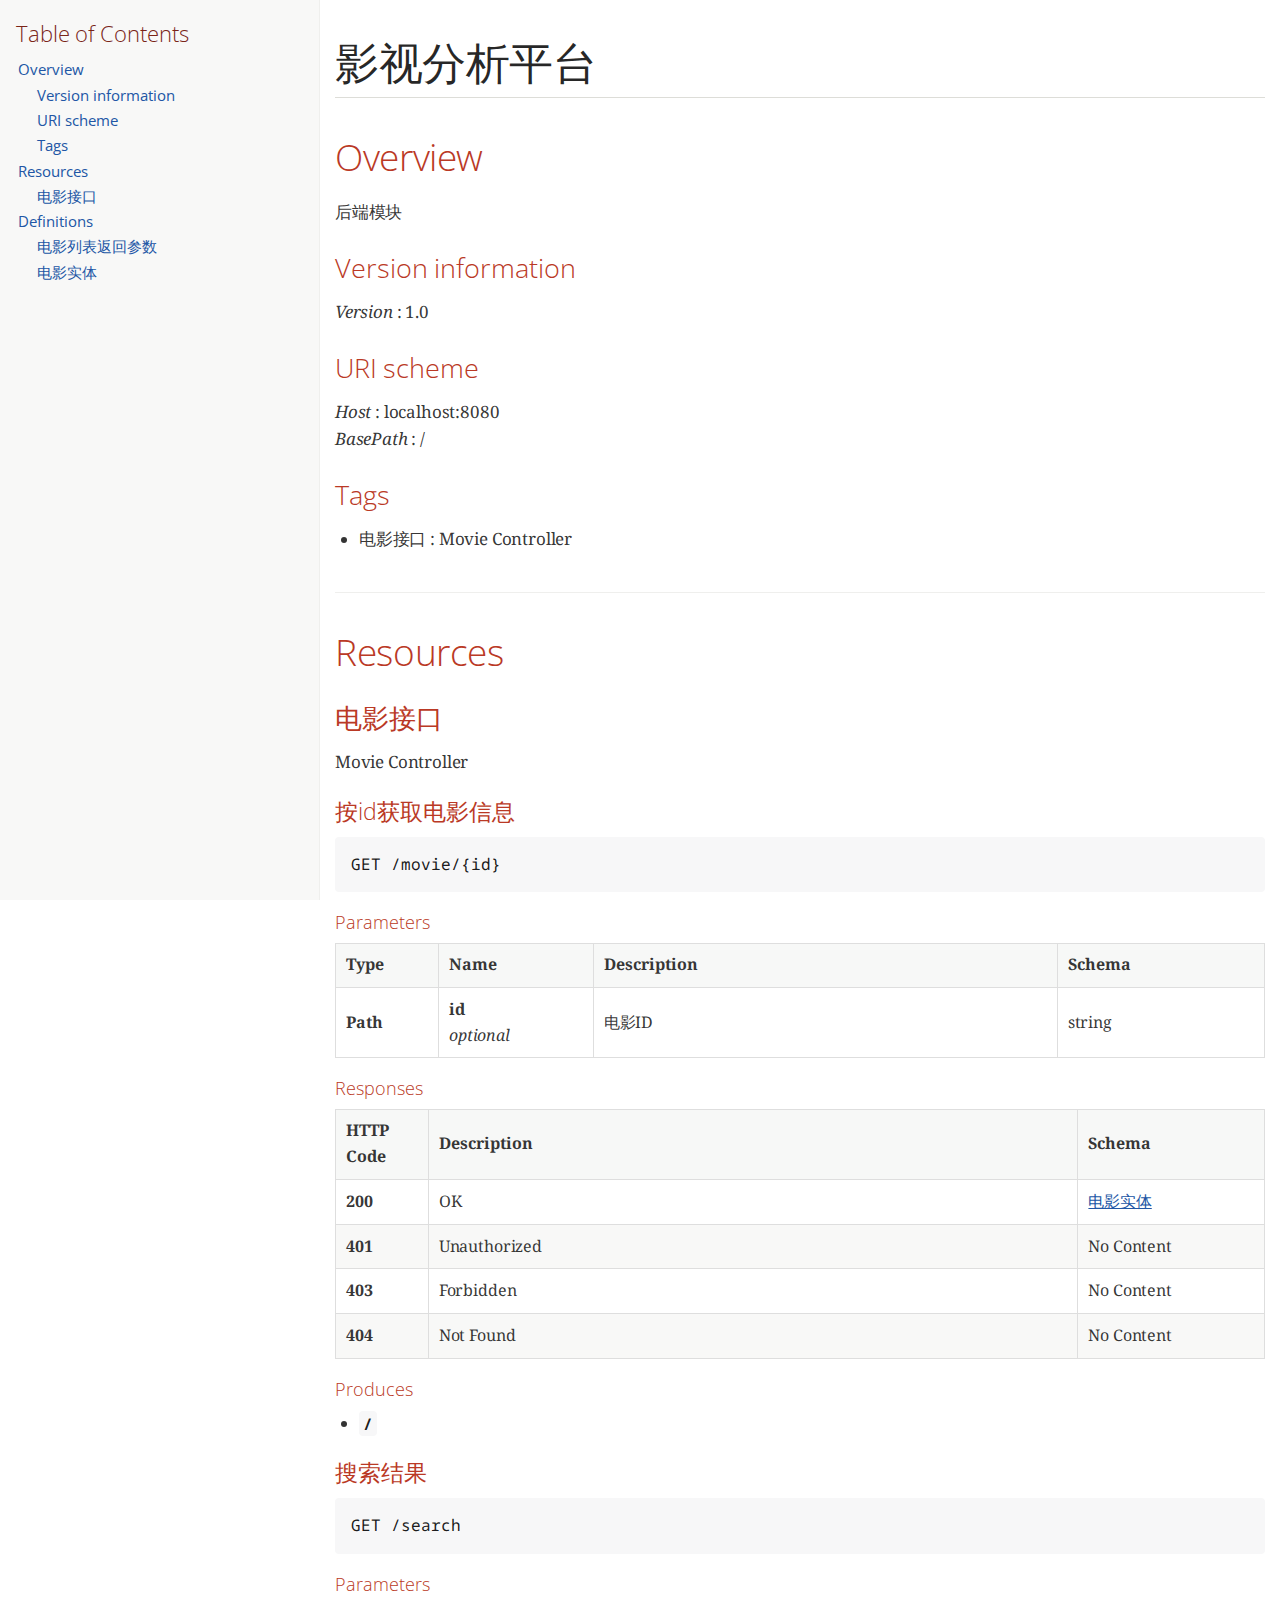
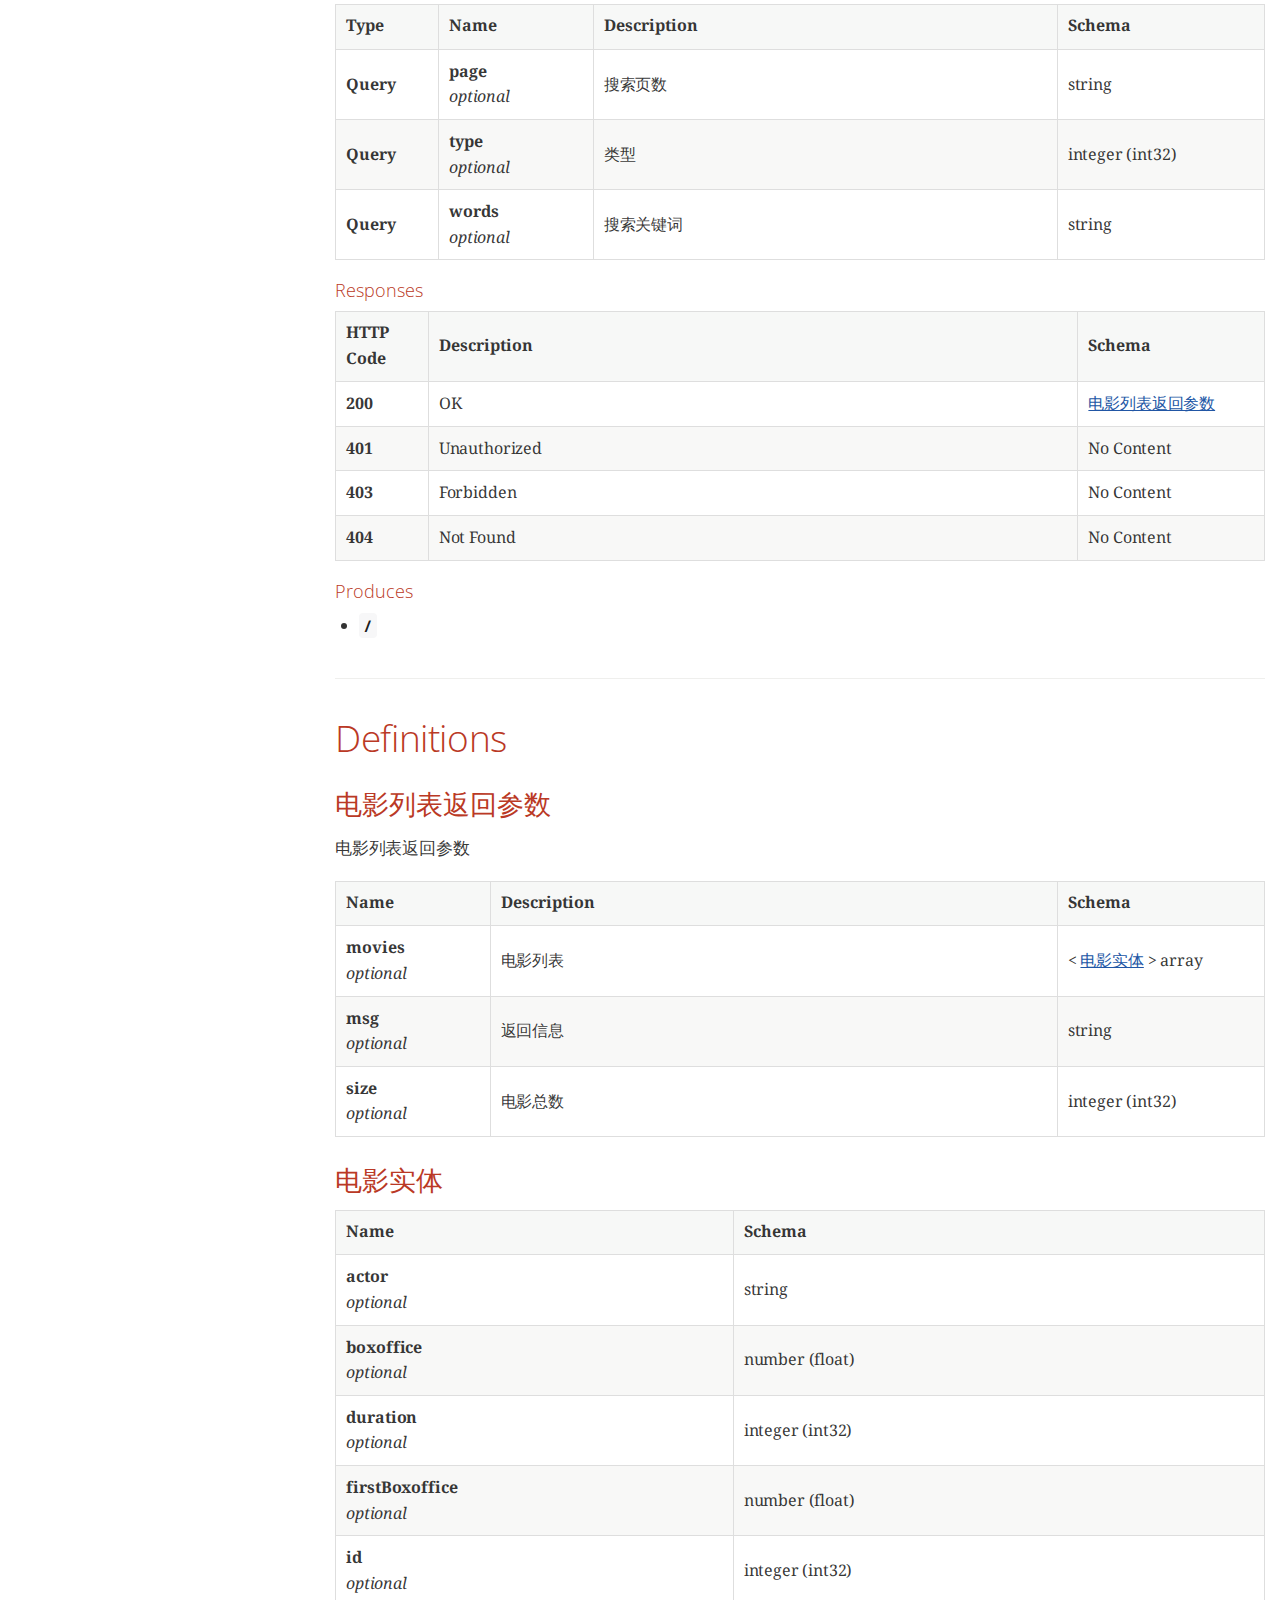
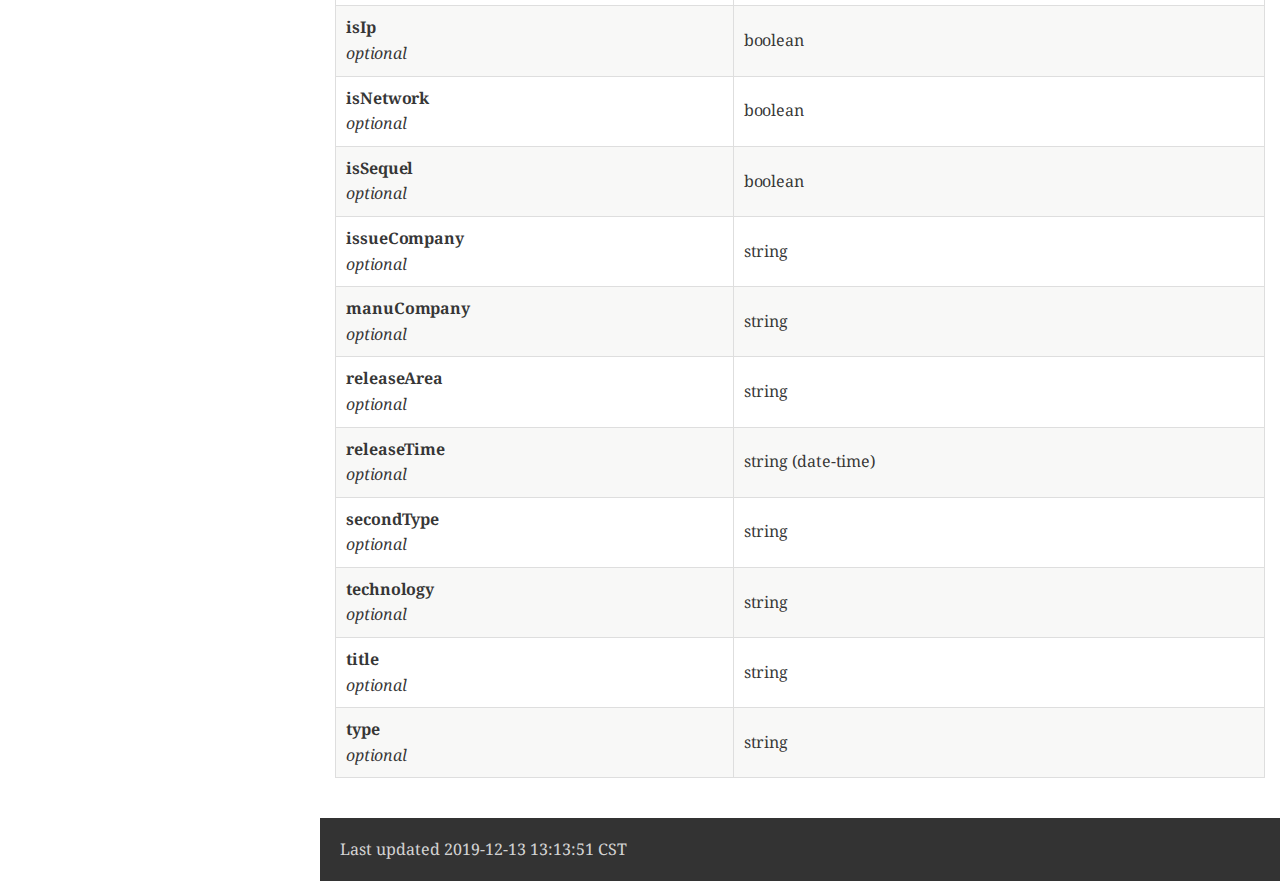
==== src/main/doc/api/html/api.html @ 5989bc6c "添加html接口文档，删去部分注释代码" ====
<!DOCTYPE html>
<html lang="en">
<head>
<meta charset="UTF-8">
<!--[if IE]><meta http-equiv="X-UA-Compatible" content="IE=edge"><![endif]-->
<meta name="viewport" content="width=device-width, initial-scale=1.0">
<meta name="generator" content="Asciidoctor 1.5.6.1">
<title>影视分析平台</title>
<link rel="stylesheet" href="https://fonts.googleapis.com/css?family=Open+Sans:300,300italic,400,400italic,600,600italic%7CNoto+Serif:400,400italic,700,700italic%7CDroid+Sans+Mono:400,700">
<style>
/* Asciidoctor default stylesheet | MIT License | http://asciidoctor.org */
/* Remove comment around @import statement below when using as a custom stylesheet */
/*@import "https://fonts.googleapis.com/css?family=Open+Sans:300,300italic,400,400italic,600,600italic%7CNoto+Serif:400,400italic,700,700italic%7CDroid+Sans+Mono:400,700";*/
article,aside,details,figcaption,figure,footer,header,hgroup,main,nav,section,summary{display:block}
audio,canvas,video{display:inline-block}
audio:not([controls]){display:none;height:0}
[hidden],template{display:none}
script{display:none!important}
html{font-family:sans-serif;-ms-text-size-adjust:100%;-webkit-text-size-adjust:100%}
a{background:transparent}
a:focus{outline:thin dotted}
a:active,a:hover{outline:0}
h1{font-size:2em;margin:.67em 0}
abbr[title]{border-bottom:1px dotted}
b,strong{font-weight:bold}
dfn{font-style:italic}
hr{-moz-box-sizing:content-box;box-sizing:content-box;height:0}
mark{background:#ff0;color:#000}
code,kbd,pre,samp{font-family:monospace;font-size:1em}
pre{white-space:pre-wrap}
q{quotes:"\201C" "\201D" "\2018" "\2019"}
small{font-size:80%}
sub,sup{font-size:75%;line-height:0;position:relative;vertical-align:baseline}
sup{top:-.5em}
sub{bottom:-.25em}
img{border:0}
svg:not(:root){overflow:hidden}
figure{margin:0}
fieldset{border:1px solid silver;margin:0 2px;padding:.35em .625em .75em}
legend{border:0;padding:0}
button,input,select,textarea{font-family:inherit;font-size:100%;margin:0}
button,input{line-height:normal}
button,select{text-transform:none}
button,html input[type="button"],input[type="reset"],input[type="submit"]{-webkit-appearance:button;cursor:pointer}
button[disabled],html input[disabled]{cursor:default}
input[type="checkbox"],input[type="radio"]{box-sizing:border-box;padding:0}
input[type="search"]{-webkit-appearance:textfield;-moz-box-sizing:content-box;-webkit-box-sizing:content-box;box-sizing:content-box}
input[type="search"]::-webkit-search-cancel-button,input[type="search"]::-webkit-search-decoration{-webkit-appearance:none}
button::-moz-focus-inner,input::-moz-focus-inner{border:0;padding:0}
textarea{overflow:auto;vertical-align:top}
table{border-collapse:collapse;border-spacing:0}
*,*:before,*:after{-moz-box-sizing:border-box;-webkit-box-sizing:border-box;box-sizing:border-box}
html,body{font-size:100%}
body{background:#fff;color:rgba(0,0,0,.8);padding:0;margin:0;font-family:"Noto Serif","DejaVu Serif",serif;font-weight:400;font-style:normal;line-height:1;position:relative;cursor:auto;tab-size:4;-moz-osx-font-smoothing:grayscale;-webkit-font-smoothing:antialiased}
a:hover{cursor:pointer}
img,object,embed{max-width:100%;height:auto}
object,embed{height:100%}
img{-ms-interpolation-mode:bicubic}
.left{float:left!important}
.right{float:right!important}
.text-left{text-align:left!important}
.text-right{text-align:right!important}
.text-center{text-align:center!important}
.text-justify{text-align:justify!important}
.hide{display:none}
img,object,svg{display:inline-block;vertical-align:middle}
textarea{height:auto;min-height:50px}
select{width:100%}
.center{margin-left:auto;margin-right:auto}
.spread{width:100%}
p.lead,.paragraph.lead>p,#preamble>.sectionbody>.paragraph:first-of-type p{font-size:1.21875em;line-height:1.6}
.subheader,.admonitionblock td.content>.title,.audioblock>.title,.exampleblock>.title,.imageblock>.title,.listingblock>.title,.literalblock>.title,.stemblock>.title,.openblock>.title,.paragraph>.title,.quoteblock>.title,table.tableblock>.title,.verseblock>.title,.videoblock>.title,.dlist>.title,.olist>.title,.ulist>.title,.qlist>.title,.hdlist>.title{line-height:1.45;color:#7a2518;font-weight:400;margin-top:0;margin-bottom:.25em}
div,dl,dt,dd,ul,ol,li,h1,h2,h3,#toctitle,.sidebarblock>.content>.title,h4,h5,h6,pre,form,p,blockquote,th,td{margin:0;padding:0;direction:ltr}
a{color:#2156a5;text-decoration:underline;line-height:inherit}
a:hover,a:focus{color:#1d4b8f}
a img{border:none}
p{font-family:inherit;font-weight:400;font-size:1em;line-height:1.6;margin-bottom:1.25em;text-rendering:optimizeLegibility}
p aside{font-size:.875em;line-height:1.35;font-style:italic}
h1,h2,h3,#toctitle,.sidebarblock>.content>.title,h4,h5,h6{font-family:"Open Sans","DejaVu Sans",sans-serif;font-weight:300;font-style:normal;color:#ba3925;text-rendering:optimizeLegibility;margin-top:1em;margin-bottom:.5em;line-height:1.0125em}
h1 small,h2 small,h3 small,#toctitle small,.sidebarblock>.content>.title small,h4 small,h5 small,h6 small{font-size:60%;color:#e99b8f;line-height:0}
h1{font-size:2.125em}
h2{font-size:1.6875em}
h3,#toctitle,.sidebarblock>.content>.title{font-size:1.375em}
h4,h5{font-size:1.125em}
h6{font-size:1em}
hr{border:solid #ddddd8;border-width:1px 0 0;clear:both;margin:1.25em 0 1.1875em;height:0}
em,i{font-style:italic;line-height:inherit}
strong,b{font-weight:bold;line-height:inherit}
small{font-size:60%;line-height:inherit}
code{font-family:"Droid Sans Mono","DejaVu Sans Mono",monospace;font-weight:400;color:rgba(0,0,0,.9)}
ul,ol,dl{font-size:1em;line-height:1.6;margin-bottom:1.25em;list-style-position:outside;font-family:inherit}
ul,ol{margin-left:1.5em}
ul li ul,ul li ol{margin-left:1.25em;margin-bottom:0;font-size:1em}
ul.square li ul,ul.circle li ul,ul.disc li ul{list-style:inherit}
ul.square{list-style-type:square}
ul.circle{list-style-type:circle}
ul.disc{list-style-type:disc}
ol li ul,ol li ol{margin-left:1.25em;margin-bottom:0}
dl dt{margin-bottom:.3125em;font-weight:bold}
dl dd{margin-bottom:1.25em}
abbr,acronym{text-transform:uppercase;font-size:90%;color:rgba(0,0,0,.8);border-bottom:1px dotted #ddd;cursor:help}
abbr{text-transform:none}
blockquote{margin:0 0 1.25em;padding:.5625em 1.25em 0 1.1875em;border-left:1px solid #ddd}
blockquote cite{display:block;font-size:.9375em;color:rgba(0,0,0,.6)}
blockquote cite:before{content:"\2014 \0020"}
blockquote cite a,blockquote cite a:visited{color:rgba(0,0,0,.6)}
blockquote,blockquote p{line-height:1.6;color:rgba(0,0,0,.85)}
@media only screen and (min-width:768px){h1,h2,h3,#toctitle,.sidebarblock>.content>.title,h4,h5,h6{line-height:1.2}
h1{font-size:2.75em}
h2{font-size:2.3125em}
h3,#toctitle,.sidebarblock>.content>.title{font-size:1.6875em}
h4{font-size:1.4375em}}
table{background:#fff;margin-bottom:1.25em;border:solid 1px #dedede}
table thead,table tfoot{background:#f7f8f7;font-weight:bold}
table thead tr th,table thead tr td,table tfoot tr th,table tfoot tr td{padding:.5em .625em .625em;font-size:inherit;color:rgba(0,0,0,.8);text-align:left}
table tr th,table tr td{padding:.5625em .625em;font-size:inherit;color:rgba(0,0,0,.8)}
table tr.even,table tr.alt,table tr:nth-of-type(even){background:#f8f8f7}
table thead tr th,table tfoot tr th,table tbody tr td,table tr td,table tfoot tr td{display:table-cell;line-height:1.6}
h1,h2,h3,#toctitle,.sidebarblock>.content>.title,h4,h5,h6{line-height:1.2;word-spacing:-.05em}
h1 strong,h2 strong,h3 strong,#toctitle strong,.sidebarblock>.content>.title strong,h4 strong,h5 strong,h6 strong{font-weight:400}
.clearfix:before,.clearfix:after,.float-group:before,.float-group:after{content:" ";display:table}
.clearfix:after,.float-group:after{clear:both}
*:not(pre)>code{font-size:.9375em;font-style:normal!important;letter-spacing:0;padding:.1em .5ex;word-spacing:-.15em;background-color:#f7f7f8;-webkit-border-radius:4px;border-radius:4px;line-height:1.45;text-rendering:optimizeSpeed;word-wrap:break-word}
*:not(pre)>code.nobreak{word-wrap:normal}
*:not(pre)>code.nowrap{white-space:nowrap}
pre,pre>code{line-height:1.45;color:rgba(0,0,0,.9);font-family:"Droid Sans Mono","DejaVu Sans Mono",monospace;font-weight:400;text-rendering:optimizeSpeed}
em em{font-style:normal}
strong strong{font-weight:400}
.keyseq{color:rgba(51,51,51,.8)}
kbd{font-family:"Droid Sans Mono","DejaVu Sans Mono",monospace;display:inline-block;color:rgba(0,0,0,.8);font-size:.65em;line-height:1.45;background-color:#f7f7f7;border:1px solid #ccc;-webkit-border-radius:3px;border-radius:3px;-webkit-box-shadow:0 1px 0 rgba(0,0,0,.2),0 0 0 .1em white inset;box-shadow:0 1px 0 rgba(0,0,0,.2),0 0 0 .1em #fff inset;margin:0 .15em;padding:.2em .5em;vertical-align:middle;position:relative;top:-.1em;white-space:nowrap}
.keyseq kbd:first-child{margin-left:0}
.keyseq kbd:last-child{margin-right:0}
.menuseq,.menuref{color:#000}
.menuseq b:not(.caret),.menuref{font-weight:inherit}
.menuseq{word-spacing:-.02em}
.menuseq b.caret{font-size:1.25em;line-height:.8}
.menuseq i.caret{font-weight:bold;text-align:center;width:.45em}
b.button:before,b.button:after{position:relative;top:-1px;font-weight:400}
b.button:before{content:"[";padding:0 3px 0 2px}
b.button:after{content:"]";padding:0 2px 0 3px}
p a>code:hover{color:rgba(0,0,0,.9)}
#header,#content,#footnotes,#footer{width:100%;margin-left:auto;margin-right:auto;margin-top:0;margin-bottom:0;max-width:62.5em;*zoom:1;position:relative;padding-left:.9375em;padding-right:.9375em}
#header:before,#header:after,#content:before,#content:after,#footnotes:before,#footnotes:after,#footer:before,#footer:after{content:" ";display:table}
#header:after,#content:after,#footnotes:after,#footer:after{clear:both}
#content{margin-top:1.25em}
#content:before{content:none}
#header>h1:first-child{color:rgba(0,0,0,.85);margin-top:2.25rem;margin-bottom:0}
#header>h1:first-child+#toc{margin-top:8px;border-top:1px solid #ddddd8}
#header>h1:only-child,body.toc2 #header>h1:nth-last-child(2){border-bottom:1px solid #ddddd8;padding-bottom:8px}
#header .details{border-bottom:1px solid #ddddd8;line-height:1.45;padding-top:.25em;padding-bottom:.25em;padding-left:.25em;color:rgba(0,0,0,.6);display:-ms-flexbox;display:-webkit-flex;display:flex;-ms-flex-flow:row wrap;-webkit-flex-flow:row wrap;flex-flow:row wrap}
#header .details span:first-child{margin-left:-.125em}
#header .details span.email a{color:rgba(0,0,0,.85)}
#header .details br{display:none}
#header .details br+span:before{content:"\00a0\2013\00a0"}
#header .details br+span.author:before{content:"\00a0\22c5\00a0";color:rgba(0,0,0,.85)}
#header .details br+span#revremark:before{content:"\00a0|\00a0"}
#header #revnumber{text-transform:capitalize}
#header #revnumber:after{content:"\00a0"}
#content>h1:first-child:not([class]){color:rgba(0,0,0,.85);border-bottom:1px solid #ddddd8;padding-bottom:8px;margin-top:0;padding-top:1rem;margin-bottom:1.25rem}
#toc{border-bottom:1px solid #efefed;padding-bottom:.5em}
#toc>ul{margin-left:.125em}
#toc ul.sectlevel0>li>a{font-style:italic}
#toc ul.sectlevel0 ul.sectlevel1{margin:.5em 0}
#toc ul{font-family:"Open Sans","DejaVu Sans",sans-serif;list-style-type:none}
#toc li{line-height:1.3334;margin-top:.3334em}
#toc a{text-decoration:none}
#toc a:active{text-decoration:underline}
#toctitle{color:#7a2518;font-size:1.2em}
@media only screen and (min-width:768px){#toctitle{font-size:1.375em}
body.toc2{padding-left:15em;padding-right:0}
#toc.toc2{margin-top:0!important;background-color:#f8f8f7;position:fixed;width:15em;left:0;top:0;border-right:1px solid #efefed;border-top-width:0!important;border-bottom-width:0!important;z-index:1000;padding:1.25em 1em;height:100%;overflow:auto}
#toc.toc2 #toctitle{margin-top:0;margin-bottom:.8rem;font-size:1.2em}
#toc.toc2>ul{font-size:.9em;margin-bottom:0}
#toc.toc2 ul ul{margin-left:0;padding-left:1em}
#toc.toc2 ul.sectlevel0 ul.sectlevel1{padding-left:0;margin-top:.5em;margin-bottom:.5em}
body.toc2.toc-right{padding-left:0;padding-right:15em}
body.toc2.toc-right #toc.toc2{border-right-width:0;border-left:1px solid #efefed;left:auto;right:0}}
@media only screen and (min-width:1280px){body.toc2{padding-left:20em;padding-right:0}
#toc.toc2{width:20em}
#toc.toc2 #toctitle{font-size:1.375em}
#toc.toc2>ul{font-size:.95em}
#toc.toc2 ul ul{padding-left:1.25em}
body.toc2.toc-right{padding-left:0;padding-right:20em}}
#content #toc{border-style:solid;border-width:1px;border-color:#e0e0dc;margin-bottom:1.25em;padding:1.25em;background:#f8f8f7;-webkit-border-radius:4px;border-radius:4px}
#content #toc>:first-child{margin-top:0}
#content #toc>:last-child{margin-bottom:0}
#footer{max-width:100%;background-color:rgba(0,0,0,.8);padding:1.25em}
#footer-text{color:rgba(255,255,255,.8);line-height:1.44}
.sect1{padding-bottom:.625em}
@media only screen and (min-width:768px){.sect1{padding-bottom:1.25em}}
.sect1+.sect1{border-top:1px solid #efefed}
#content h1>a.anchor,h2>a.anchor,h3>a.anchor,#toctitle>a.anchor,.sidebarblock>.content>.title>a.anchor,h4>a.anchor,h5>a.anchor,h6>a.anchor{position:absolute;z-index:1001;width:1.5ex;margin-left:-1.5ex;display:block;text-decoration:none!important;visibility:hidden;text-align:center;font-weight:400}
#content h1>a.anchor:before,h2>a.anchor:before,h3>a.anchor:before,#toctitle>a.anchor:before,.sidebarblock>.content>.title>a.anchor:before,h4>a.anchor:before,h5>a.anchor:before,h6>a.anchor:before{content:"\00A7";font-size:.85em;display:block;padding-top:.1em}
#content h1:hover>a.anchor,#content h1>a.anchor:hover,h2:hover>a.anchor,h2>a.anchor:hover,h3:hover>a.anchor,#toctitle:hover>a.anchor,.sidebarblock>.content>.title:hover>a.anchor,h3>a.anchor:hover,#toctitle>a.anchor:hover,.sidebarblock>.content>.title>a.anchor:hover,h4:hover>a.anchor,h4>a.anchor:hover,h5:hover>a.anchor,h5>a.anchor:hover,h6:hover>a.anchor,h6>a.anchor:hover{visibility:visible}
#content h1>a.link,h2>a.link,h3>a.link,#toctitle>a.link,.sidebarblock>.content>.title>a.link,h4>a.link,h5>a.link,h6>a.link{color:#ba3925;text-decoration:none}
#content h1>a.link:hover,h2>a.link:hover,h3>a.link:hover,#toctitle>a.link:hover,.sidebarblock>.content>.title>a.link:hover,h4>a.link:hover,h5>a.link:hover,h6>a.link:hover{color:#a53221}
.audioblock,.imageblock,.literalblock,.listingblock,.stemblock,.videoblock{margin-bottom:1.25em}
.admonitionblock td.content>.title,.audioblock>.title,.exampleblock>.title,.imageblock>.title,.listingblock>.title,.literalblock>.title,.stemblock>.title,.openblock>.title,.paragraph>.title,.quoteblock>.title,table.tableblock>.title,.verseblock>.title,.videoblock>.title,.dlist>.title,.olist>.title,.ulist>.title,.qlist>.title,.hdlist>.title{text-rendering:optimizeLegibility;text-align:left;font-family:"Noto Serif","DejaVu Serif",serif;font-size:1rem;font-style:italic}
table.tableblock>caption.title{white-space:nowrap;overflow:visible;max-width:0}
.paragraph.lead>p,#preamble>.sectionbody>.paragraph:first-of-type p{color:rgba(0,0,0,.85)}
table.tableblock #preamble>.sectionbody>.paragraph:first-of-type p{font-size:inherit}
.admonitionblock>table{border-collapse:separate;border:0;background:none;width:100%}
.admonitionblock>table td.icon{text-align:center;width:80px}
.admonitionblock>table td.icon img{max-width:initial}
.admonitionblock>table td.icon .title{font-weight:bold;font-family:"Open Sans","DejaVu Sans",sans-serif;text-transform:uppercase}
.admonitionblock>table td.content{padding-left:1.125em;padding-right:1.25em;border-left:1px solid #ddddd8;color:rgba(0,0,0,.6)}
.admonitionblock>table td.content>:last-child>:last-child{margin-bottom:0}
.exampleblock>.content{border-style:solid;border-width:1px;border-color:#e6e6e6;margin-bottom:1.25em;padding:1.25em;background:#fff;-webkit-border-radius:4px;border-radius:4px}
.exampleblock>.content>:first-child{margin-top:0}
.exampleblock>.content>:last-child{margin-bottom:0}
.sidebarblock{border-style:solid;border-width:1px;border-color:#e0e0dc;margin-bottom:1.25em;padding:1.25em;background:#f8f8f7;-webkit-border-radius:4px;border-radius:4px}
.sidebarblock>:first-child{margin-top:0}
.sidebarblock>:last-child{margin-bottom:0}
.sidebarblock>.content>.title{color:#7a2518;margin-top:0;text-align:center}
.exampleblock>.content>:last-child>:last-child,.exampleblock>.content .olist>ol>li:last-child>:last-child,.exampleblock>.content .ulist>ul>li:last-child>:last-child,.exampleblock>.content .qlist>ol>li:last-child>:last-child,.sidebarblock>.content>:last-child>:last-child,.sidebarblock>.content .olist>ol>li:last-child>:last-child,.sidebarblock>.content .ulist>ul>li:last-child>:last-child,.sidebarblock>.content .qlist>ol>li:last-child>:last-child{margin-bottom:0}
.literalblock pre,.listingblock pre:not(.highlight),.listingblock pre[class="highlight"],.listingblock pre[class^="highlight "],.listingblock pre.CodeRay,.listingblock pre.prettyprint{background:#f7f7f8}
.sidebarblock .literalblock pre,.sidebarblock .listingblock pre:not(.highlight),.sidebarblock .listingblock pre[class="highlight"],.sidebarblock .listingblock pre[class^="highlight "],.sidebarblock .listingblock pre.CodeRay,.sidebarblock .listingblock pre.prettyprint{background:#f2f1f1}
.literalblock pre,.literalblock pre[class],.listingblock pre,.listingblock pre[class]{-webkit-border-radius:4px;border-radius:4px;word-wrap:break-word;padding:1em;font-size:.8125em}
.literalblock pre.nowrap,.literalblock pre[class].nowrap,.listingblock pre.nowrap,.listingblock pre[class].nowrap{overflow-x:auto;white-space:pre;word-wrap:normal}
@media only screen and (min-width:768px){.literalblock pre,.literalblock pre[class],.listingblock pre,.listingblock pre[class]{font-size:.90625em}}
@media only screen and (min-width:1280px){.literalblock pre,.literalblock pre[class],.listingblock pre,.listingblock pre[class]{font-size:1em}}
.literalblock.output pre{color:#f7f7f8;background-color:rgba(0,0,0,.9)}
.listingblock pre.highlightjs{padding:0}
.listingblock pre.highlightjs>code{padding:1em;-webkit-border-radius:4px;border-radius:4px}
.listingblock pre.prettyprint{border-width:0}
.listingblock>.content{position:relative}
.listingblock code[data-lang]:before{display:none;content:attr(data-lang);position:absolute;font-size:.75em;top:.425rem;right:.5rem;line-height:1;text-transform:uppercase;color:#999}
.listingblock:hover code[data-lang]:before{display:block}
.listingblock.terminal pre .command:before{content:attr(data-prompt);padding-right:.5em;color:#999}
.listingblock.terminal pre .command:not([data-prompt]):before{content:"$"}
table.pyhltable{border-collapse:separate;border:0;margin-bottom:0;background:none}
table.pyhltable td{vertical-align:top;padding-top:0;padding-bottom:0;line-height:1.45}
table.pyhltable td.code{padding-left:.75em;padding-right:0}
pre.pygments .lineno,table.pyhltable td:not(.code){color:#999;padding-left:0;padding-right:.5em;border-right:1px solid #ddddd8}
pre.pygments .lineno{display:inline-block;margin-right:.25em}
table.pyhltable .linenodiv{background:none!important;padding-right:0!important}
.quoteblock{margin:0 1em 1.25em 1.5em;display:table}
.quoteblock>.title{margin-left:-1.5em;margin-bottom:.75em}
.quoteblock blockquote,.quoteblock blockquote p{color:rgba(0,0,0,.85);font-size:1.15rem;line-height:1.75;word-spacing:.1em;letter-spacing:0;font-style:italic;text-align:justify}
.quoteblock blockquote{margin:0;padding:0;border:0}
.quoteblock blockquote:before{content:"\201c";float:left;font-size:2.75em;font-weight:bold;line-height:.6em;margin-left:-.6em;color:#7a2518;text-shadow:0 1px 2px rgba(0,0,0,.1)}
.quoteblock blockquote>.paragraph:last-child p{margin-bottom:0}
.quoteblock .attribution{margin-top:.5em;margin-right:.5ex;text-align:right}
.quoteblock .quoteblock{margin-left:0;margin-right:0;padding:.5em 0;border-left:3px solid rgba(0,0,0,.6)}
.quoteblock .quoteblock blockquote{padding:0 0 0 .75em}
.quoteblock .quoteblock blockquote:before{display:none}
.verseblock{margin:0 1em 1.25em 1em}
.verseblock pre{font-family:"Open Sans","DejaVu Sans",sans;font-size:1.15rem;color:rgba(0,0,0,.85);font-weight:300;text-rendering:optimizeLegibility}
.verseblock pre strong{font-weight:400}
.verseblock .attribution{margin-top:1.25rem;margin-left:.5ex}
.quoteblock .attribution,.verseblock .attribution{font-size:.9375em;line-height:1.45;font-style:italic}
.quoteblock .attribution br,.verseblock .attribution br{display:none}
.quoteblock .attribution cite,.verseblock .attribution cite{display:block;letter-spacing:-.025em;color:rgba(0,0,0,.6)}
.quoteblock.abstract{margin:0 0 1.25em 0;display:block}
.quoteblock.abstract blockquote,.quoteblock.abstract blockquote p{text-align:left;word-spacing:0}
.quoteblock.abstract blockquote:before,.quoteblock.abstract blockquote p:first-of-type:before{display:none}
table.tableblock{max-width:100%;border-collapse:separate}
table.tableblock td>.paragraph:last-child p>p:last-child,table.tableblock th>p:last-child,table.tableblock td>p:last-child{margin-bottom:0}
table.tableblock,th.tableblock,td.tableblock{border:0 solid #dedede}
table.grid-all>thead>tr>.tableblock,table.grid-all>tbody>tr>.tableblock{border-width:0 1px 1px 0}
table.grid-all>tfoot>tr>.tableblock{border-width:1px 1px 0 0}
table.grid-cols>*>tr>.tableblock{border-width:0 1px 0 0}
table.grid-rows>thead>tr>.tableblock,table.grid-rows>tbody>tr>.tableblock{border-width:0 0 1px 0}
table.grid-rows>tfoot>tr>.tableblock{border-width:1px 0 0 0}
table.grid-all>*>tr>.tableblock:last-child,table.grid-cols>*>tr>.tableblock:last-child{border-right-width:0}
table.grid-all>tbody>tr:last-child>.tableblock,table.grid-all>thead:last-child>tr>.tableblock,table.grid-rows>tbody>tr:last-child>.tableblock,table.grid-rows>thead:last-child>tr>.tableblock{border-bottom-width:0}
table.frame-all{border-width:1px}
table.frame-sides{border-width:0 1px}
table.frame-topbot{border-width:1px 0}
th.halign-left,td.halign-left{text-align:left}
th.halign-right,td.halign-right{text-align:right}
th.halign-center,td.halign-center{text-align:center}
th.valign-top,td.valign-top{vertical-align:top}
th.valign-bottom,td.valign-bottom{vertical-align:bottom}
th.valign-middle,td.valign-middle{vertical-align:middle}
table thead th,table tfoot th{font-weight:bold}
tbody tr th{display:table-cell;line-height:1.6;background:#f7f8f7}
tbody tr th,tbody tr th p,tfoot tr th,tfoot tr th p{color:rgba(0,0,0,.8);font-weight:bold}
p.tableblock>code:only-child{background:none;padding:0}
p.tableblock{font-size:1em}
td>div.verse{white-space:pre}
ol{margin-left:1.75em}
ul li ol{margin-left:1.5em}
dl dd{margin-left:1.125em}
dl dd:last-child,dl dd:last-child>:last-child{margin-bottom:0}
ol>li p,ul>li p,ul dd,ol dd,.olist .olist,.ulist .ulist,.ulist .olist,.olist .ulist{margin-bottom:.625em}
ul.checklist,ul.none,ol.none,ul.no-bullet,ol.no-bullet,ol.unnumbered,ul.unstyled,ol.unstyled{list-style-type:none}
ul.no-bullet,ol.no-bullet,ol.unnumbered{margin-left:.625em}
ul.unstyled,ol.unstyled{margin-left:0}
ul.checklist{margin-left:.625em}
ul.checklist li>p:first-child>.fa-square-o:first-child,ul.checklist li>p:first-child>.fa-check-square-o:first-child{width:1.25em;font-size:.8em;position:relative;bottom:.125em}
ul.checklist li>p:first-child>input[type="checkbox"]:first-child{margin-right:.25em}
ul.inline{margin:0 auto .625em auto;margin-left:-1.375em;margin-right:0;padding:0;list-style:none;overflow:hidden}
ul.inline>li{list-style:none;float:left;margin-left:1.375em;display:block}
ul.inline>li>*{display:block}
.unstyled dl dt{font-weight:400;font-style:normal}
ol.arabic{list-style-type:decimal}
ol.decimal{list-style-type:decimal-leading-zero}
ol.loweralpha{list-style-type:lower-alpha}
ol.upperalpha{list-style-type:upper-alpha}
ol.lowerroman{list-style-type:lower-roman}
ol.upperroman{list-style-type:upper-roman}
ol.lowergreek{list-style-type:lower-greek}
.hdlist>table,.colist>table{border:0;background:none}
.hdlist>table>tbody>tr,.colist>table>tbody>tr{background:none}
td.hdlist1,td.hdlist2{vertical-align:top;padding:0 .625em}
td.hdlist1{font-weight:bold;padding-bottom:1.25em}
.literalblock+.colist,.listingblock+.colist{margin-top:-.5em}
.colist>table tr>td:first-of-type{padding:.4em .75em 0 .75em;line-height:1;vertical-align:top}
.colist>table tr>td:first-of-type img{max-width:initial}
.colist>table tr>td:last-of-type{padding:.25em 0}
.thumb,.th{line-height:0;display:inline-block;border:solid 4px #fff;-webkit-box-shadow:0 0 0 1px #ddd;box-shadow:0 0 0 1px #ddd}
.imageblock.left,.imageblock[style*="float: left"]{margin:.25em .625em 1.25em 0}
.imageblock.right,.imageblock[style*="float: right"]{margin:.25em 0 1.25em .625em}
.imageblock>.title{margin-bottom:0}
.imageblock.thumb,.imageblock.th{border-width:6px}
.imageblock.thumb>.title,.imageblock.th>.title{padding:0 .125em}
.image.left,.image.right{margin-top:.25em;margin-bottom:.25em;display:inline-block;line-height:0}
.image.left{margin-right:.625em}
.image.right{margin-left:.625em}
a.image{text-decoration:none;display:inline-block}
a.image object{pointer-events:none}
sup.footnote,sup.footnoteref{font-size:.875em;position:static;vertical-align:super}
sup.footnote a,sup.footnoteref a{text-decoration:none}
sup.footnote a:active,sup.footnoteref a:active{text-decoration:underline}
#footnotes{padding-top:.75em;padding-bottom:.75em;margin-bottom:.625em}
#footnotes hr{width:20%;min-width:6.25em;margin:-.25em 0 .75em 0;border-width:1px 0 0 0}
#footnotes .footnote{padding:0 .375em 0 .225em;line-height:1.3334;font-size:.875em;margin-left:1.2em;text-indent:-1.05em;margin-bottom:.2em}
#footnotes .footnote a:first-of-type{font-weight:bold;text-decoration:none}
#footnotes .footnote:last-of-type{margin-bottom:0}
#content #footnotes{margin-top:-.625em;margin-bottom:0;padding:.75em 0}
.gist .file-data>table{border:0;background:#fff;width:100%;margin-bottom:0}
.gist .file-data>table td.line-data{width:99%}
div.unbreakable{page-break-inside:avoid}
.big{font-size:larger}
.small{font-size:smaller}
.underline{text-decoration:underline}
.overline{text-decoration:overline}
.line-through{text-decoration:line-through}
.aqua{color:#00bfbf}
.aqua-background{background-color:#00fafa}
.black{color:#000}
.black-background{background-color:#000}
.blue{color:#0000bf}
.blue-background{background-color:#0000fa}
.fuchsia{color:#bf00bf}
.fuchsia-background{background-color:#fa00fa}
.gray{color:#606060}
.gray-background{background-color:#7d7d7d}
.green{color:#006000}
.green-background{background-color:#007d00}
.lime{color:#00bf00}
.lime-background{background-color:#00fa00}
.maroon{color:#600000}
.maroon-background{background-color:#7d0000}
.navy{color:#000060}
.navy-background{background-color:#00007d}
.olive{color:#606000}
.olive-background{background-color:#7d7d00}
.purple{color:#600060}
.purple-background{background-color:#7d007d}
.red{color:#bf0000}
.red-background{background-color:#fa0000}
.silver{color:#909090}
.silver-background{background-color:#bcbcbc}
.teal{color:#006060}
.teal-background{background-color:#007d7d}
.white{color:#bfbfbf}
.white-background{background-color:#fafafa}
.yellow{color:#bfbf00}
.yellow-background{background-color:#fafa00}
span.icon>.fa{cursor:default}
a span.icon>.fa{cursor:inherit}
.admonitionblock td.icon [class^="fa icon-"]{font-size:2.5em;text-shadow:1px 1px 2px rgba(0,0,0,.5);cursor:default}
.admonitionblock td.icon .icon-note:before{content:"\f05a";color:#19407c}
.admonitionblock td.icon .icon-tip:before{content:"\f0eb";text-shadow:1px 1px 2px rgba(155,155,0,.8);color:#111}
.admonitionblock td.icon .icon-warning:before{content:"\f071";color:#bf6900}
.admonitionblock td.icon .icon-caution:before{content:"\f06d";color:#bf3400}
.admonitionblock td.icon .icon-important:before{content:"\f06a";color:#bf0000}
.conum[data-value]{display:inline-block;color:#fff!important;background-color:rgba(0,0,0,.8);-webkit-border-radius:100px;border-radius:100px;text-align:center;font-size:.75em;width:1.67em;height:1.67em;line-height:1.67em;font-family:"Open Sans","DejaVu Sans",sans-serif;font-style:normal;font-weight:bold}
.conum[data-value] *{color:#fff!important}
.conum[data-value]+b{display:none}
.conum[data-value]:after{content:attr(data-value)}
pre .conum[data-value]{position:relative;top:-.125em}
b.conum *{color:inherit!important}
.conum:not([data-value]):empty{display:none}
dt,th.tableblock,td.content,div.footnote{text-rendering:optimizeLegibility}
h1,h2,p,td.content,span.alt{letter-spacing:-.01em}
p strong,td.content strong,div.footnote strong{letter-spacing:-.005em}
p,blockquote,dt,td.content,span.alt{font-size:1.0625rem}
p{margin-bottom:1.25rem}
.sidebarblock p,.sidebarblock dt,.sidebarblock td.content,p.tableblock{font-size:1em}
.exampleblock>.content{background-color:#fffef7;border-color:#e0e0dc;-webkit-box-shadow:0 1px 4px #e0e0dc;box-shadow:0 1px 4px #e0e0dc}
.print-only{display:none!important}
@media print{@page{margin:1.25cm .75cm}
*{-webkit-box-shadow:none!important;box-shadow:none!important;text-shadow:none!important}
a{color:inherit!important;text-decoration:underline!important}
a.bare,a[href^="#"],a[href^="mailto:"]{text-decoration:none!important}
a[href^="http:"]:not(.bare):after,a[href^="https:"]:not(.bare):after{content:"(" attr(href) ")";display:inline-block;font-size:.875em;padding-left:.25em}
abbr[title]:after{content:" (" attr(title) ")"}
pre,blockquote,tr,img,object,svg{page-break-inside:avoid}
thead{display:table-header-group}
svg{max-width:100%}
p,blockquote,dt,td.content{font-size:1em;orphans:3;widows:3}
h2,h3,#toctitle,.sidebarblock>.content>.title{page-break-after:avoid}
#toc,.sidebarblock,.exampleblock>.content{background:none!important}
#toc{border-bottom:1px solid #ddddd8!important;padding-bottom:0!important}
.sect1{padding-bottom:0!important}
.sect1+.sect1{border:0!important}
#header>h1:first-child{margin-top:1.25rem}
body.book #header{text-align:center}
body.book #header>h1:first-child{border:0!important;margin:2.5em 0 1em 0}
body.book #header .details{border:0!important;display:block;padding:0!important}
body.book #header .details span:first-child{margin-left:0!important}
body.book #header .details br{display:block}
body.book #header .details br+span:before{content:none!important}
body.book #toc{border:0!important;text-align:left!important;padding:0!important;margin:0!important}
body.book #toc,body.book #preamble,body.book h1.sect0,body.book .sect1>h2{page-break-before:always}
.listingblock code[data-lang]:before{display:block}
#footer{background:none!important;padding:0 .9375em}
#footer-text{color:rgba(0,0,0,.6)!important;font-size:.9em}
.hide-on-print{display:none!important}
.print-only{display:block!important}
.hide-for-print{display:none!important}
.show-for-print{display:inherit!important}}
</style>
<style>
/* Stylesheet for CodeRay to match GitHub theme | MIT License | http://foundation.zurb.com */
/*pre.CodeRay {background-color:#f7f7f8;}*/
.CodeRay .line-numbers{border-right:1px solid #d8d8d8;padding:0 0.5em 0 .25em}
.CodeRay span.line-numbers{display:inline-block;margin-right:.5em;color:rgba(0,0,0,.3)}
.CodeRay .line-numbers strong{color:rgba(0,0,0,.4)}
table.CodeRay{border-collapse:separate;border-spacing:0;margin-bottom:0;border:0;background:none}
table.CodeRay td{vertical-align: top;line-height:1.45}
table.CodeRay td.line-numbers{text-align:right}
table.CodeRay td.line-numbers>pre{padding:0;color:rgba(0,0,0,.3)}
table.CodeRay td.code{padding:0 0 0 .5em}
table.CodeRay td.code>pre{padding:0}
.CodeRay .debug{color:#fff !important;background:#000080 !important}
.CodeRay .annotation{color:#007}
.CodeRay .attribute-name{color:#000080}
.CodeRay .attribute-value{color:#700}
.CodeRay .binary{color:#509}
.CodeRay .comment{color:#998;font-style:italic}
.CodeRay .char{color:#04d}
.CodeRay .char .content{color:#04d}
.CodeRay .char .delimiter{color:#039}
.CodeRay .class{color:#458;font-weight:bold}
.CodeRay .complex{color:#a08}
.CodeRay .constant,.CodeRay .predefined-constant{color:#008080}
.CodeRay .color{color:#099}
.CodeRay .class-variable{color:#369}
.CodeRay .decorator{color:#b0b}
.CodeRay .definition{color:#099}
.CodeRay .delimiter{color:#000}
.CodeRay .doc{color:#970}
.CodeRay .doctype{color:#34b}
.CodeRay .doc-string{color:#d42}
.CodeRay .escape{color:#666}
.CodeRay .entity{color:#800}
.CodeRay .error{color:#808}
.CodeRay .exception{color:inherit}
.CodeRay .filename{color:#099}
.CodeRay .function{color:#900;font-weight:bold}
.CodeRay .global-variable{color:#008080}
.CodeRay .hex{color:#058}
.CodeRay .integer,.CodeRay .float{color:#099}
.CodeRay .include{color:#555}
.CodeRay .inline{color:#000}
.CodeRay .inline .inline{background:#ccc}
.CodeRay .inline .inline .inline{background:#bbb}
.CodeRay .inline .inline-delimiter{color:#d14}
.CodeRay .inline-delimiter{color:#d14}
.CodeRay .important{color:#555;font-weight:bold}
.CodeRay .interpreted{color:#b2b}
.CodeRay .instance-variable{color:#008080}
.CodeRay .label{color:#970}
.CodeRay .local-variable{color:#963}
.CodeRay .octal{color:#40e}
.CodeRay .predefined{color:#369}
.CodeRay .preprocessor{color:#579}
.CodeRay .pseudo-class{color:#555}
.CodeRay .directive{font-weight:bold}
.CodeRay .type{font-weight:bold}
.CodeRay .predefined-type{color:inherit}
.CodeRay .reserved,.CodeRay .keyword {color:#000;font-weight:bold}
.CodeRay .key{color:#808}
.CodeRay .key .delimiter{color:#606}
.CodeRay .key .char{color:#80f}
.CodeRay .value{color:#088}
.CodeRay .regexp .delimiter{color:#808}
.CodeRay .regexp .content{color:#808}
.CodeRay .regexp .modifier{color:#808}
.CodeRay .regexp .char{color:#d14}
.CodeRay .regexp .function{color:#404;font-weight:bold}
.CodeRay .string{color:#d20}
.CodeRay .string .string .string{background:#ffd0d0}
.CodeRay .string .content{color:#d14}
.CodeRay .string .char{color:#d14}
.CodeRay .string .delimiter{color:#d14}
.CodeRay .shell{color:#d14}
.CodeRay .shell .delimiter{color:#d14}
.CodeRay .symbol{color:#990073}
.CodeRay .symbol .content{color:#a60}
.CodeRay .symbol .delimiter{color:#630}
.CodeRay .tag{color:#008080}
.CodeRay .tag-special{color:#d70}
.CodeRay .variable{color:#036}
.CodeRay .insert{background:#afa}
.CodeRay .delete{background:#faa}
.CodeRay .change{color:#aaf;background:#007}
.CodeRay .head{color:#f8f;background:#505}
.CodeRay .insert .insert{color:#080}
.CodeRay .delete .delete{color:#800}
.CodeRay .change .change{color:#66f}
.CodeRay .head .head{color:#f4f}
</style>
</head>
<body class="article toc2 toc-left">
<div id="header">
<h1>影视分析平台</h1>
<div id="toc" class="toc2">
<div id="toctitle">Table of Contents</div>
<ul class="sectlevel1">
<li><a href="#_overview">Overview</a>
<ul class="sectlevel2">
<li><a href="#_version_information">Version information</a></li>
<li><a href="#_uri_scheme">URI scheme</a></li>
<li><a href="#_tags">Tags</a></li>
</ul>
</li>
<li><a href="#_paths">Resources</a>
<ul class="sectlevel2">
<li><a href="#_f1c2d4f95697034a58357385c9341f70">电影接口</a></li>
</ul>
</li>
<li><a href="#_definitions">Definitions</a>
<ul class="sectlevel2">
<li><a href="#_ccdecb5611a33f764e60c47a73067d02">电影列表返回参数</a></li>
<li><a href="#_b22074a99a461072432c9de30dd80bf5">电影实体</a></li>
</ul>
</li>
</ul>
</div>
</div>
<div id="content">
<div class="sect1">
<h2 id="_overview">Overview</h2>
<div class="sectionbody">
<div class="paragraph">
<p>后端模块</p>
</div>
<div class="sect2">
<h3 id="_version_information">Version information</h3>
<div class="paragraph">
<p><em>Version</em> : 1.0</p>
</div>
</div>
<div class="sect2">
<h3 id="_uri_scheme">URI scheme</h3>
<div class="paragraph">
<p><em>Host</em> : localhost:8080<br>
<em>BasePath</em> : /</p>
</div>
</div>
<div class="sect2">
<h3 id="_tags">Tags</h3>
<div class="ulist">
<ul>
<li>
<p>电影接口 : Movie Controller</p>
</li>
</ul>
</div>
</div>
</div>
</div>
<div class="sect1">
<h2 id="_paths">Resources</h2>
<div class="sectionbody">
<div class="sect2">
<h3 id="_f1c2d4f95697034a58357385c9341f70">电影接口</h3>
<div class="paragraph">
<p>Movie Controller</p>
</div>
<div class="sect3">
<h4 id="_getmovieusingget">按id获取电影信息</h4>
<div class="literalblock">
<div class="content">
<pre>GET /movie/{id}</pre>
</div>
</div>
<div class="sect4">
<h5 id="_parameters">Parameters</h5>
<table class="tableblock frame-all grid-all spread">
<colgroup>
<col style="width: 11.1111%;">
<col style="width: 16.6666%;">
<col style="width: 50%;">
<col style="width: 22.2223%;">
</colgroup>
<thead>
<tr>
<th class="tableblock halign-left valign-middle">Type</th>
<th class="tableblock halign-left valign-middle">Name</th>
<th class="tableblock halign-left valign-middle">Description</th>
<th class="tableblock halign-left valign-middle">Schema</th>
</tr>
</thead>
<tbody>
<tr>
<td class="tableblock halign-left valign-middle"><p class="tableblock"><strong>Path</strong></p></td>
<td class="tableblock halign-left valign-middle"><p class="tableblock"><strong>id</strong><br>
<em>optional</em></p></td>
<td class="tableblock halign-left valign-middle"><p class="tableblock">电影ID</p></td>
<td class="tableblock halign-left valign-middle"><p class="tableblock">string</p></td>
</tr>
</tbody>
</table>
</div>
<div class="sect4">
<h5 id="_responses">Responses</h5>
<table class="tableblock frame-all grid-all spread">
<colgroup>
<col style="width: 10%;">
<col style="width: 70%;">
<col style="width: 20%;">
</colgroup>
<thead>
<tr>
<th class="tableblock halign-left valign-middle">HTTP Code</th>
<th class="tableblock halign-left valign-middle">Description</th>
<th class="tableblock halign-left valign-middle">Schema</th>
</tr>
</thead>
<tbody>
<tr>
<td class="tableblock halign-left valign-middle"><p class="tableblock"><strong>200</strong></p></td>
<td class="tableblock halign-left valign-middle"><p class="tableblock">OK</p></td>
<td class="tableblock halign-left valign-middle"><p class="tableblock"><a href="#_b22074a99a461072432c9de30dd80bf5">电影实体</a></p></td>
</tr>
<tr>
<td class="tableblock halign-left valign-middle"><p class="tableblock"><strong>401</strong></p></td>
<td class="tableblock halign-left valign-middle"><p class="tableblock">Unauthorized</p></td>
<td class="tableblock halign-left valign-middle"><p class="tableblock">No Content</p></td>
</tr>
<tr>
<td class="tableblock halign-left valign-middle"><p class="tableblock"><strong>403</strong></p></td>
<td class="tableblock halign-left valign-middle"><p class="tableblock">Forbidden</p></td>
<td class="tableblock halign-left valign-middle"><p class="tableblock">No Content</p></td>
</tr>
<tr>
<td class="tableblock halign-left valign-middle"><p class="tableblock"><strong>404</strong></p></td>
<td class="tableblock halign-left valign-middle"><p class="tableblock">Not Found</p></td>
<td class="tableblock halign-left valign-middle"><p class="tableblock">No Content</p></td>
</tr>
</tbody>
</table>
</div>
<div class="sect4">
<h5 id="_produces">Produces</h5>
<div class="ulist">
<ul>
<li>
<p><code><strong>/</strong></code></p>
</li>
</ul>
</div>
</div>
</div>
<div class="sect3">
<h4 id="_getmoviesusingget">搜索结果</h4>
<div class="literalblock">
<div class="content">
<pre>GET /search</pre>
</div>
</div>
<div class="sect4">
<h5 id="_parameters_2">Parameters</h5>
<table class="tableblock frame-all grid-all spread">
<colgroup>
<col style="width: 11.1111%;">
<col style="width: 16.6666%;">
<col style="width: 50%;">
<col style="width: 22.2223%;">
</colgroup>
<thead>
<tr>
<th class="tableblock halign-left valign-middle">Type</th>
<th class="tableblock halign-left valign-middle">Name</th>
<th class="tableblock halign-left valign-middle">Description</th>
<th class="tableblock halign-left valign-middle">Schema</th>
</tr>
</thead>
<tbody>
<tr>
<td class="tableblock halign-left valign-middle"><p class="tableblock"><strong>Query</strong></p></td>
<td class="tableblock halign-left valign-middle"><p class="tableblock"><strong>page</strong><br>
<em>optional</em></p></td>
<td class="tableblock halign-left valign-middle"><p class="tableblock">搜索页数</p></td>
<td class="tableblock halign-left valign-middle"><p class="tableblock">string</p></td>
</tr>
<tr>
<td class="tableblock halign-left valign-middle"><p class="tableblock"><strong>Query</strong></p></td>
<td class="tableblock halign-left valign-middle"><p class="tableblock"><strong>type</strong><br>
<em>optional</em></p></td>
<td class="tableblock halign-left valign-middle"><p class="tableblock">类型</p></td>
<td class="tableblock halign-left valign-middle"><p class="tableblock">integer (int32)</p></td>
</tr>
<tr>
<td class="tableblock halign-left valign-middle"><p class="tableblock"><strong>Query</strong></p></td>
<td class="tableblock halign-left valign-middle"><p class="tableblock"><strong>words</strong><br>
<em>optional</em></p></td>
<td class="tableblock halign-left valign-middle"><p class="tableblock">搜索关键词</p></td>
<td class="tableblock halign-left valign-middle"><p class="tableblock">string</p></td>
</tr>
</tbody>
</table>
</div>
<div class="sect4">
<h5 id="_responses_2">Responses</h5>
<table class="tableblock frame-all grid-all spread">
<colgroup>
<col style="width: 10%;">
<col style="width: 70%;">
<col style="width: 20%;">
</colgroup>
<thead>
<tr>
<th class="tableblock halign-left valign-middle">HTTP Code</th>
<th class="tableblock halign-left valign-middle">Description</th>
<th class="tableblock halign-left valign-middle">Schema</th>
</tr>
</thead>
<tbody>
<tr>
<td class="tableblock halign-left valign-middle"><p class="tableblock"><strong>200</strong></p></td>
<td class="tableblock halign-left valign-middle"><p class="tableblock">OK</p></td>
<td class="tableblock halign-left valign-middle"><p class="tableblock"><a href="#_ccdecb5611a33f764e60c47a73067d02">电影列表返回参数</a></p></td>
</tr>
<tr>
<td class="tableblock halign-left valign-middle"><p class="tableblock"><strong>401</strong></p></td>
<td class="tableblock halign-left valign-middle"><p class="tableblock">Unauthorized</p></td>
<td class="tableblock halign-left valign-middle"><p class="tableblock">No Content</p></td>
</tr>
<tr>
<td class="tableblock halign-left valign-middle"><p class="tableblock"><strong>403</strong></p></td>
<td class="tableblock halign-left valign-middle"><p class="tableblock">Forbidden</p></td>
<td class="tableblock halign-left valign-middle"><p class="tableblock">No Content</p></td>
</tr>
<tr>
<td class="tableblock halign-left valign-middle"><p class="tableblock"><strong>404</strong></p></td>
<td class="tableblock halign-left valign-middle"><p class="tableblock">Not Found</p></td>
<td class="tableblock halign-left valign-middle"><p class="tableblock">No Content</p></td>
</tr>
</tbody>
</table>
</div>
<div class="sect4">
<h5 id="_produces_2">Produces</h5>
<div class="ulist">
<ul>
<li>
<p><code><strong>/</strong></code></p>
</li>
</ul>
</div>
</div>
</div>
</div>
</div>
</div>
<div class="sect1">
<h2 id="_definitions">Definitions</h2>
<div class="sectionbody">
<div class="sect2">
<h3 id="_ccdecb5611a33f764e60c47a73067d02">电影列表返回参数</h3>
<div class="paragraph">
<p>电影列表返回参数</p>
</div>
<table class="tableblock frame-all grid-all spread">
<colgroup>
<col style="width: 16.6666%;">
<col style="width: 61.1111%;">
<col style="width: 22.2223%;">
</colgroup>
<thead>
<tr>
<th class="tableblock halign-left valign-middle">Name</th>
<th class="tableblock halign-left valign-middle">Description</th>
<th class="tableblock halign-left valign-middle">Schema</th>
</tr>
</thead>
<tbody>
<tr>
<td class="tableblock halign-left valign-middle"><p class="tableblock"><strong>movies</strong><br>
<em>optional</em></p></td>
<td class="tableblock halign-left valign-middle"><p class="tableblock">电影列表</p></td>
<td class="tableblock halign-left valign-middle"><p class="tableblock">&lt; <a href="#_b22074a99a461072432c9de30dd80bf5">电影实体</a> &gt; array</p></td>
</tr>
<tr>
<td class="tableblock halign-left valign-middle"><p class="tableblock"><strong>msg</strong><br>
<em>optional</em></p></td>
<td class="tableblock halign-left valign-middle"><p class="tableblock">返回信息</p></td>
<td class="tableblock halign-left valign-middle"><p class="tableblock">string</p></td>
</tr>
<tr>
<td class="tableblock halign-left valign-middle"><p class="tableblock"><strong>size</strong><br>
<em>optional</em></p></td>
<td class="tableblock halign-left valign-middle"><p class="tableblock">电影总数</p></td>
<td class="tableblock halign-left valign-middle"><p class="tableblock">integer (int32)</p></td>
</tr>
</tbody>
</table>
</div>
<div class="sect2">
<h3 id="_b22074a99a461072432c9de30dd80bf5">电影实体</h3>
<table class="tableblock frame-all grid-all spread">
<colgroup>
<col style="width: 42.8571%;">
<col style="width: 57.1429%;">
</colgroup>
<thead>
<tr>
<th class="tableblock halign-left valign-middle">Name</th>
<th class="tableblock halign-left valign-middle">Schema</th>
</tr>
</thead>
<tbody>
<tr>
<td class="tableblock halign-left valign-middle"><p class="tableblock"><strong>actor</strong><br>
<em>optional</em></p></td>
<td class="tableblock halign-left valign-middle"><p class="tableblock">string</p></td>
</tr>
<tr>
<td class="tableblock halign-left valign-middle"><p class="tableblock"><strong>boxoffice</strong><br>
<em>optional</em></p></td>
<td class="tableblock halign-left valign-middle"><p class="tableblock">number (float)</p></td>
</tr>
<tr>
<td class="tableblock halign-left valign-middle"><p class="tableblock"><strong>duration</strong><br>
<em>optional</em></p></td>
<td class="tableblock halign-left valign-middle"><p class="tableblock">integer (int32)</p></td>
</tr>
<tr>
<td class="tableblock halign-left valign-middle"><p class="tableblock"><strong>firstBoxoffice</strong><br>
<em>optional</em></p></td>
<td class="tableblock halign-left valign-middle"><p class="tableblock">number (float)</p></td>
</tr>
<tr>
<td class="tableblock halign-left valign-middle"><p class="tableblock"><strong>id</strong><br>
<em>optional</em></p></td>
<td class="tableblock halign-left valign-middle"><p class="tableblock">integer (int32)</p></td>
</tr>
<tr>
<td class="tableblock halign-left valign-middle"><p class="tableblock"><strong>isIp</strong><br>
<em>optional</em></p></td>
<td class="tableblock halign-left valign-middle"><p class="tableblock">boolean</p></td>
</tr>
<tr>
<td class="tableblock halign-left valign-middle"><p class="tableblock"><strong>isNetwork</strong><br>
<em>optional</em></p></td>
<td class="tableblock halign-left valign-middle"><p class="tableblock">boolean</p></td>
</tr>
<tr>
<td class="tableblock halign-left valign-middle"><p class="tableblock"><strong>isSequel</strong><br>
<em>optional</em></p></td>
<td class="tableblock halign-left valign-middle"><p class="tableblock">boolean</p></td>
</tr>
<tr>
<td class="tableblock halign-left valign-middle"><p class="tableblock"><strong>issueCompany</strong><br>
<em>optional</em></p></td>
<td class="tableblock halign-left valign-middle"><p class="tableblock">string</p></td>
</tr>
<tr>
<td class="tableblock halign-left valign-middle"><p class="tableblock"><strong>manuCompany</strong><br>
<em>optional</em></p></td>
<td class="tableblock halign-left valign-middle"><p class="tableblock">string</p></td>
</tr>
<tr>
<td class="tableblock halign-left valign-middle"><p class="tableblock"><strong>releaseArea</strong><br>
<em>optional</em></p></td>
<td class="tableblock halign-left valign-middle"><p class="tableblock">string</p></td>
</tr>
<tr>
<td class="tableblock halign-left valign-middle"><p class="tableblock"><strong>releaseTime</strong><br>
<em>optional</em></p></td>
<td class="tableblock halign-left valign-middle"><p class="tableblock">string (date-time)</p></td>
</tr>
<tr>
<td class="tableblock halign-left valign-middle"><p class="tableblock"><strong>secondType</strong><br>
<em>optional</em></p></td>
<td class="tableblock halign-left valign-middle"><p class="tableblock">string</p></td>
</tr>
<tr>
<td class="tableblock halign-left valign-middle"><p class="tableblock"><strong>technology</strong><br>
<em>optional</em></p></td>
<td class="tableblock halign-left valign-middle"><p class="tableblock">string</p></td>
</tr>
<tr>
<td class="tableblock halign-left valign-middle"><p class="tableblock"><strong>title</strong><br>
<em>optional</em></p></td>
<td class="tableblock halign-left valign-middle"><p class="tableblock">string</p></td>
</tr>
<tr>
<td class="tableblock halign-left valign-middle"><p class="tableblock"><strong>type</strong><br>
<em>optional</em></p></td>
<td class="tableblock halign-left valign-middle"><p class="tableblock">string</p></td>
</tr>
</tbody>
</table>
</div>
</div>
</div>
</div>
<div id="footer">
<div id="footer-text">
Last updated 2019-12-13 13:13:51 CST
</div>
</div>
</body>
</html>
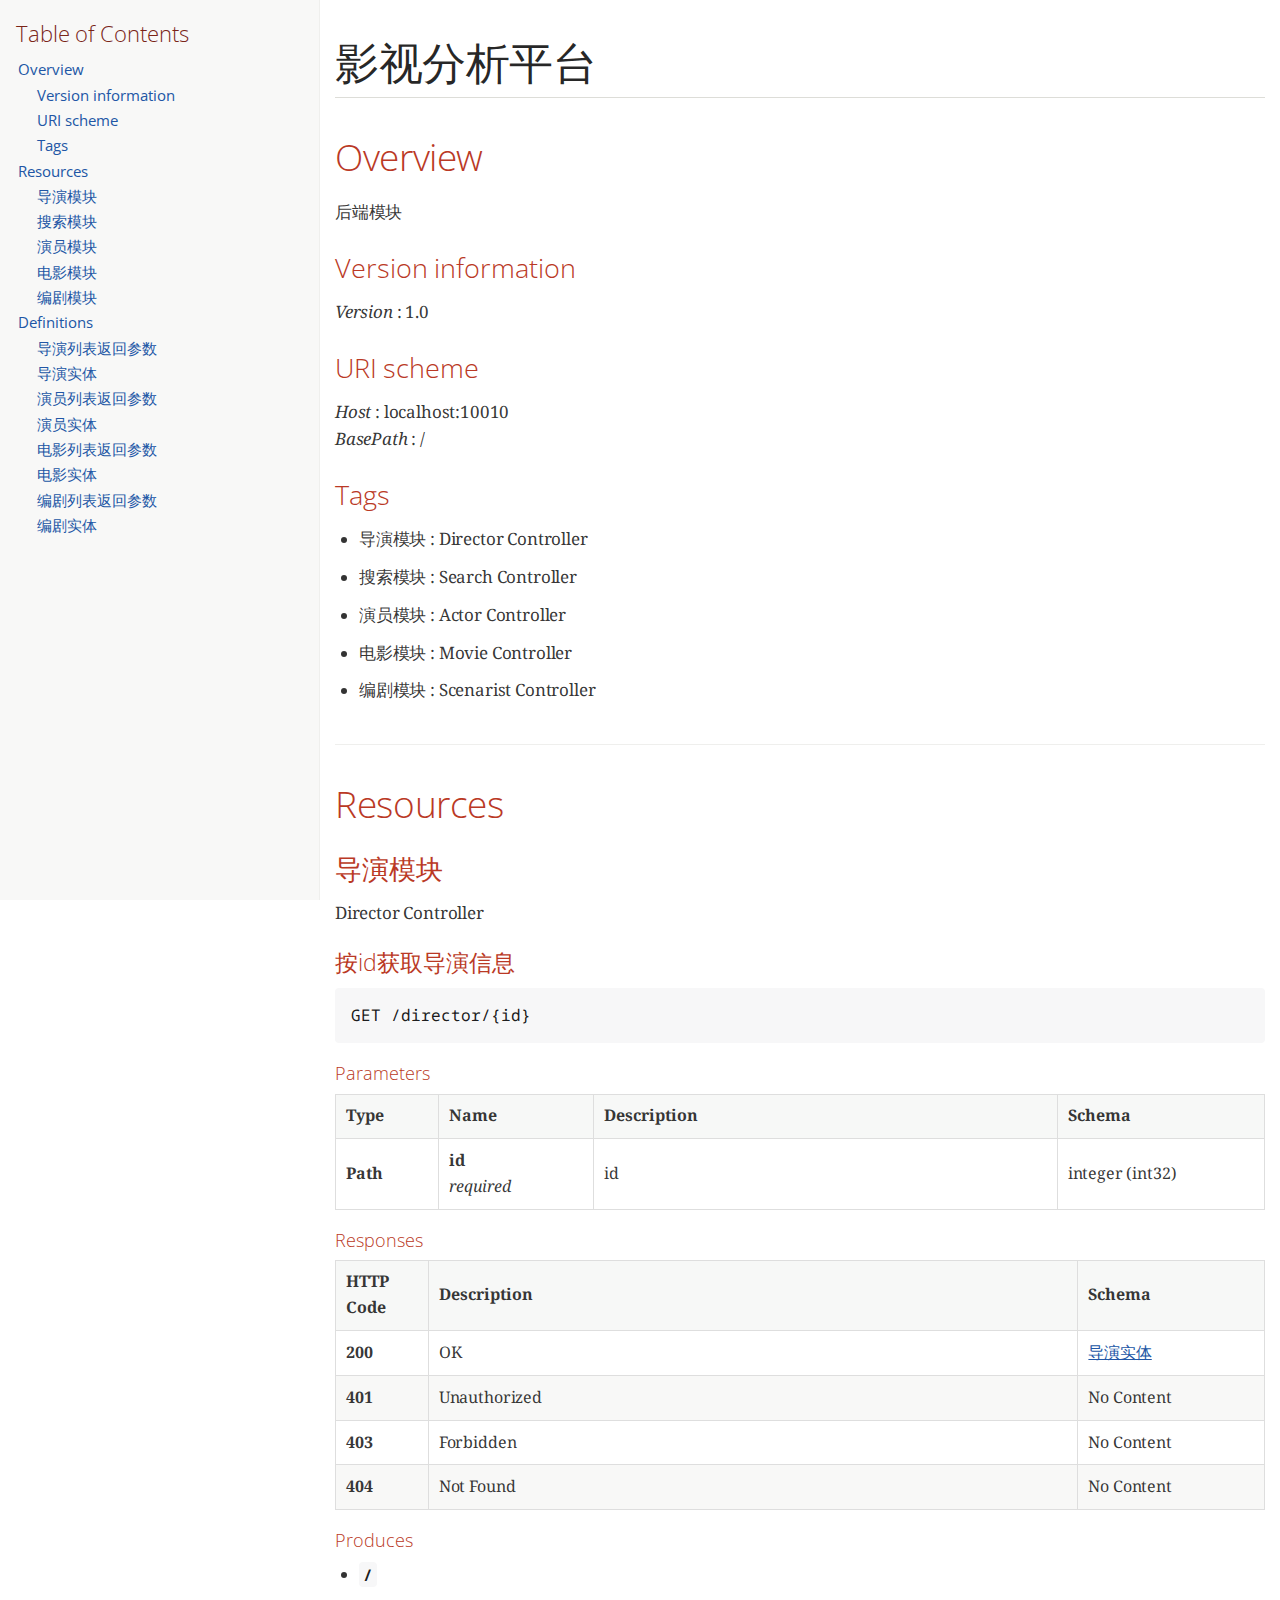
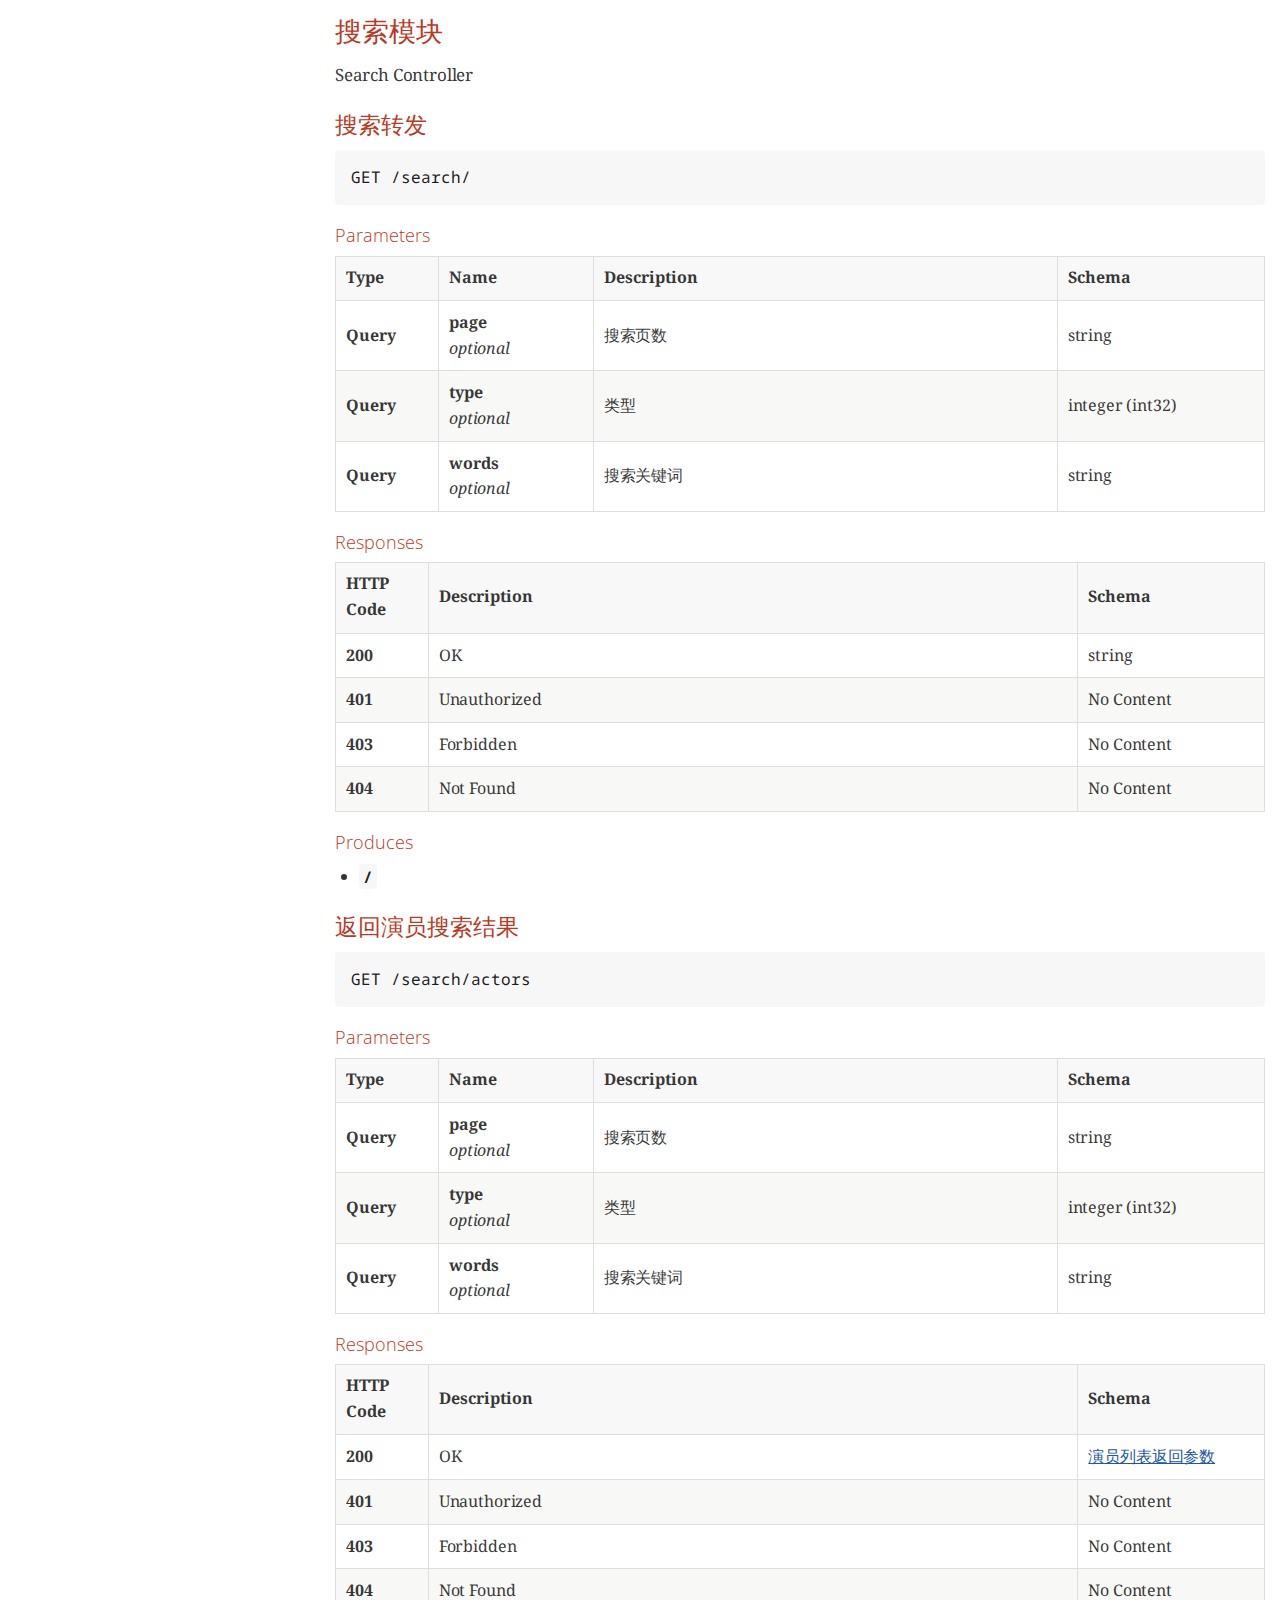
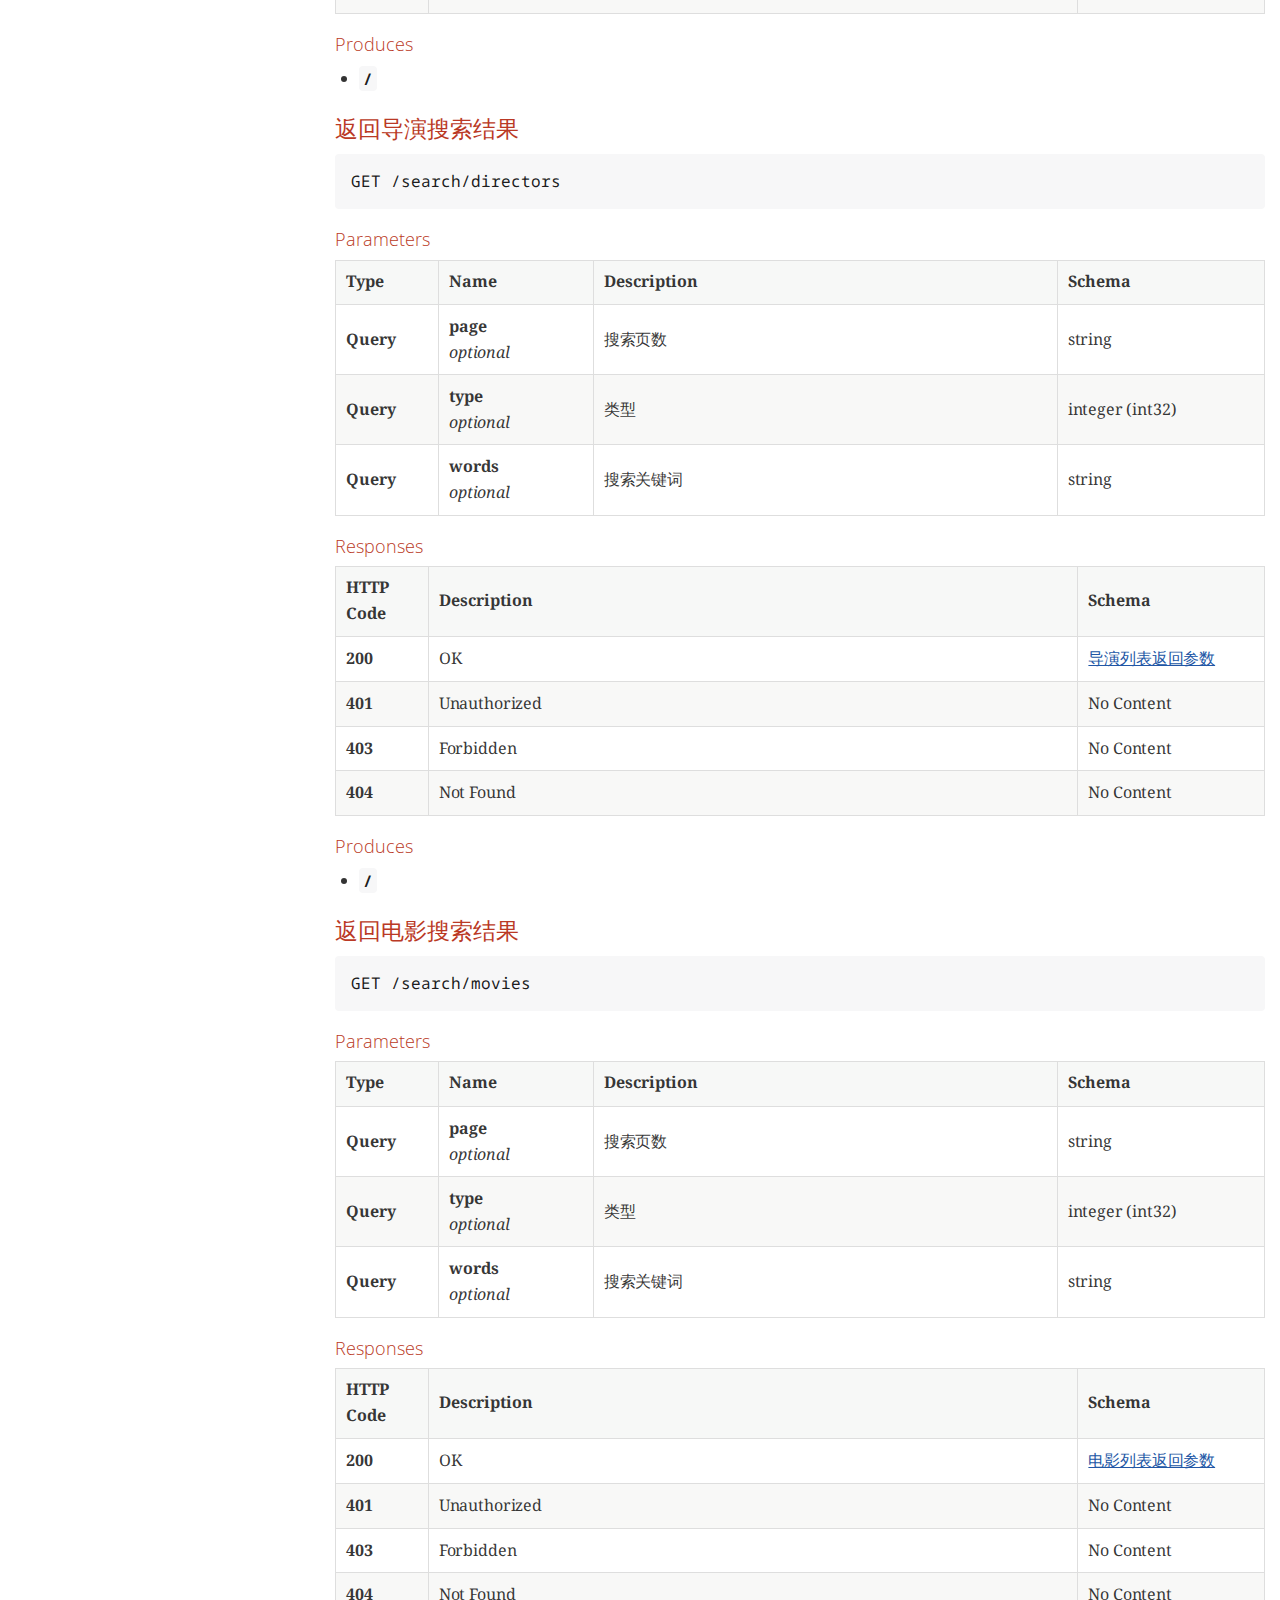
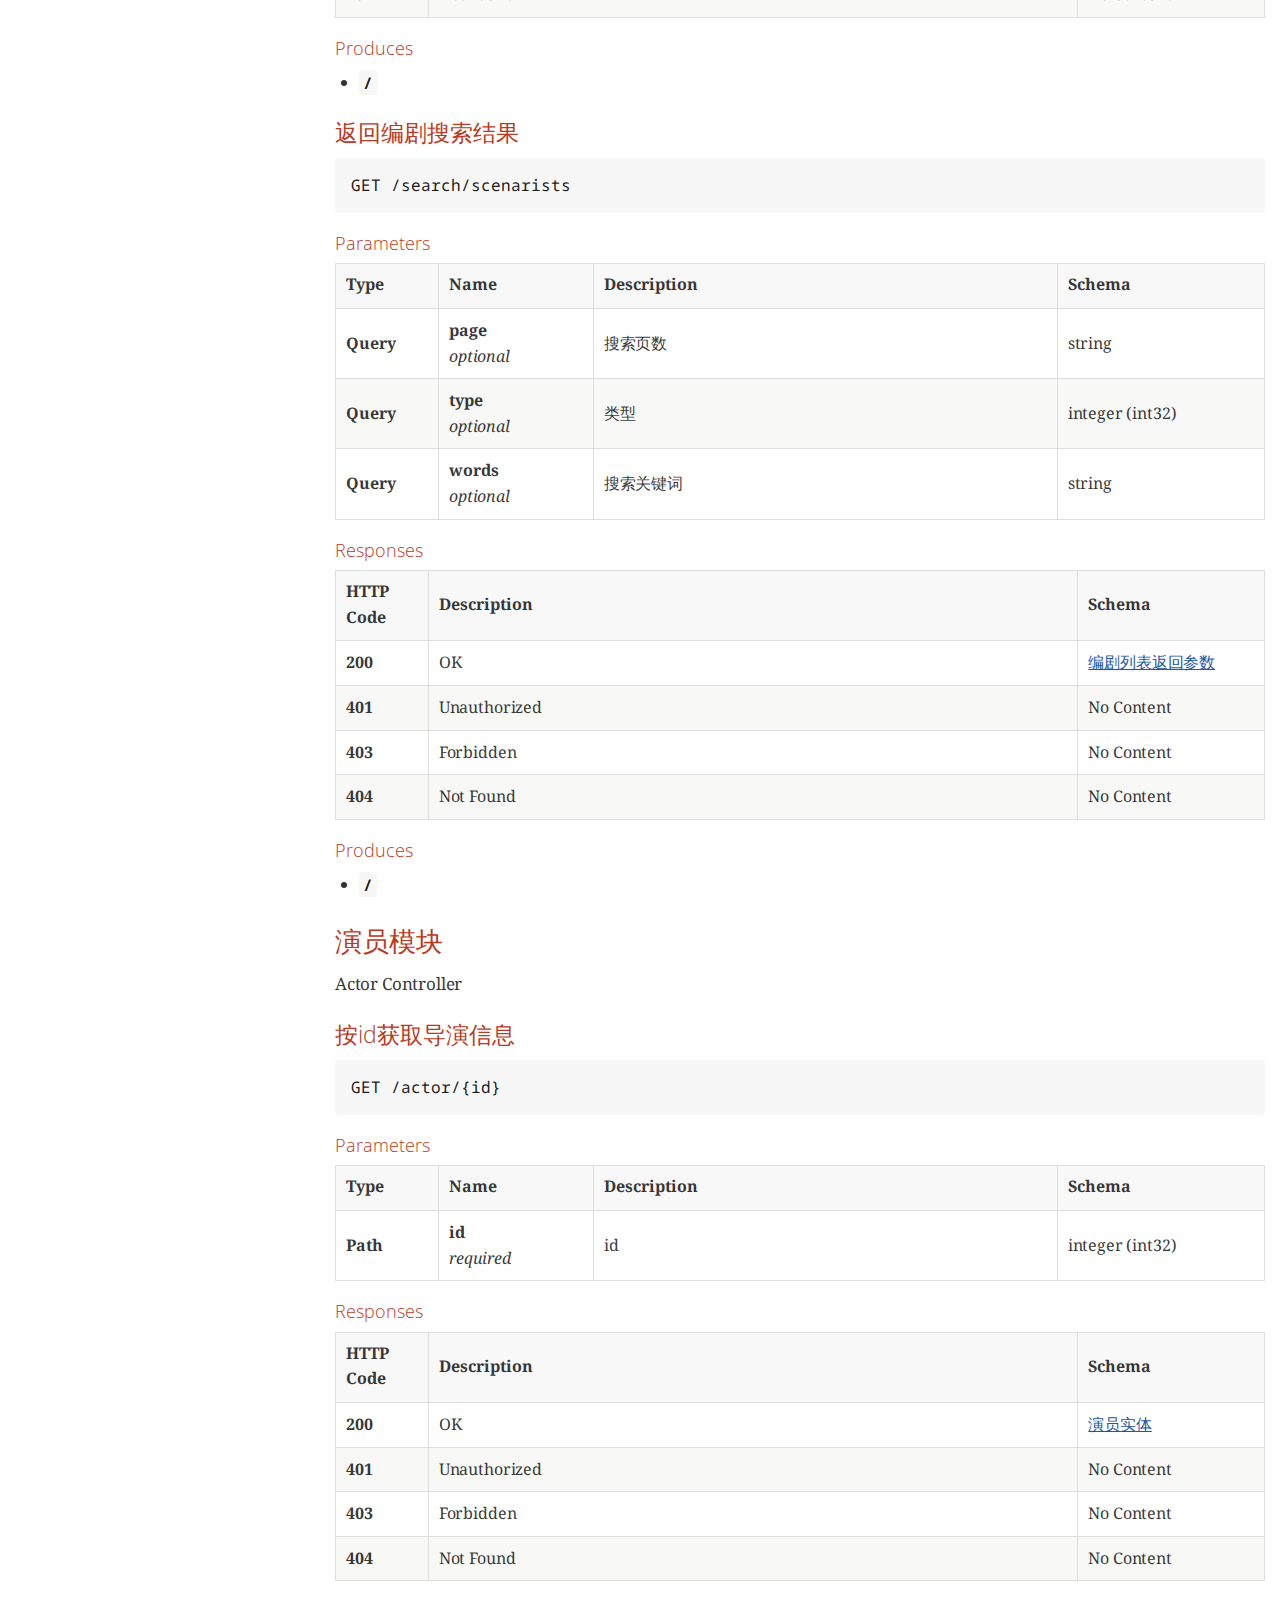
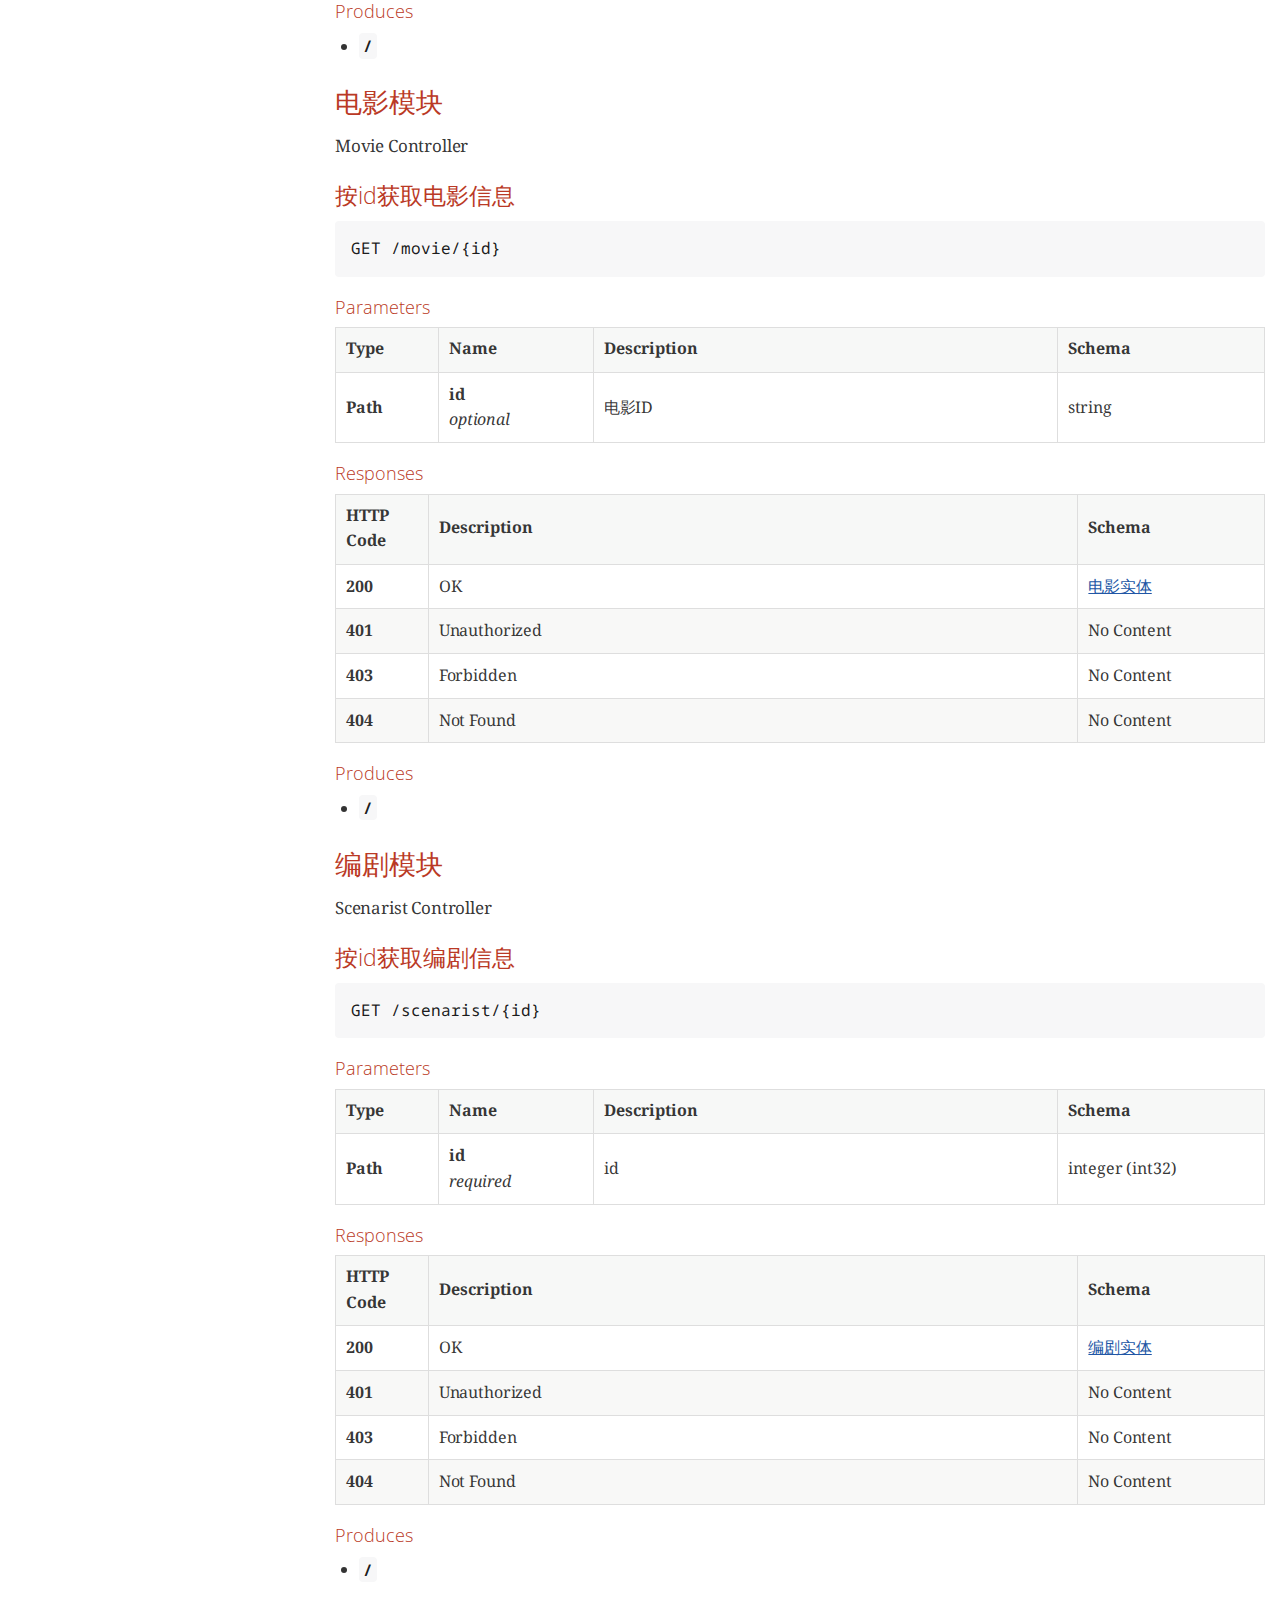
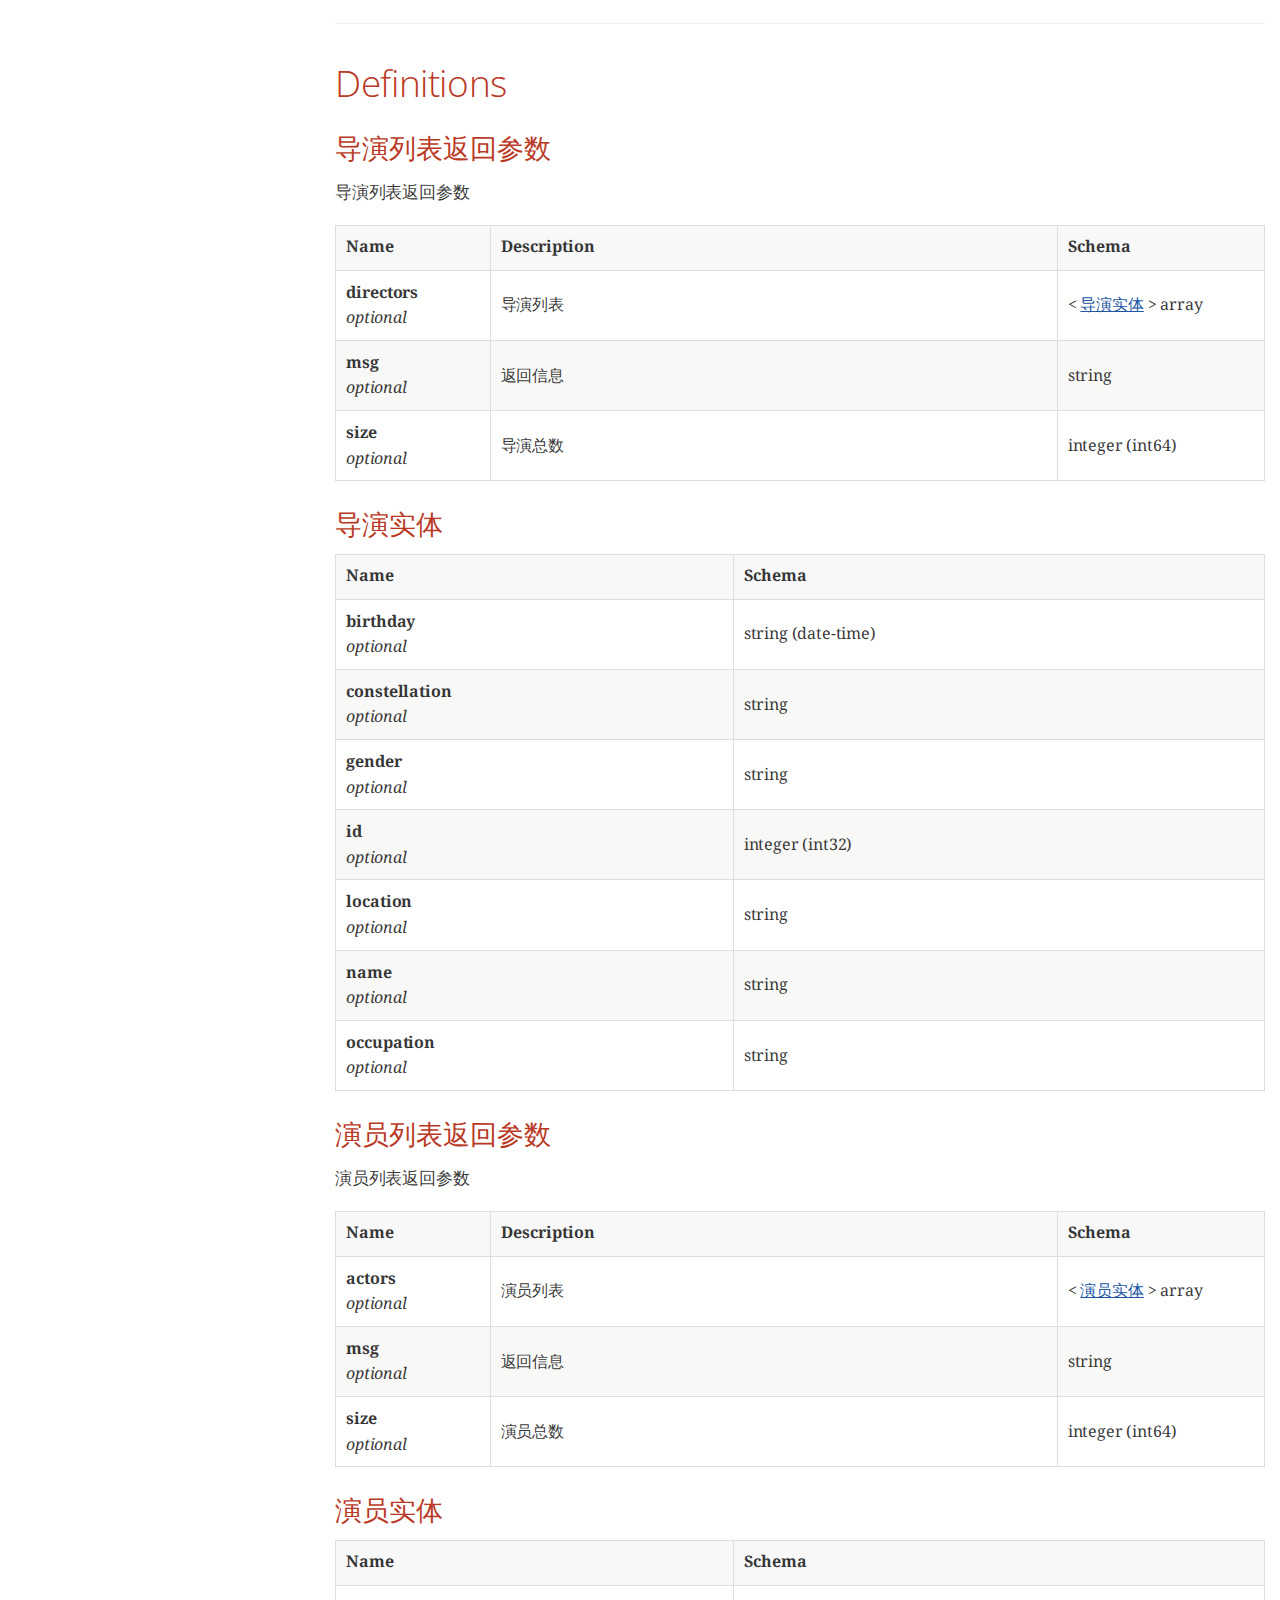
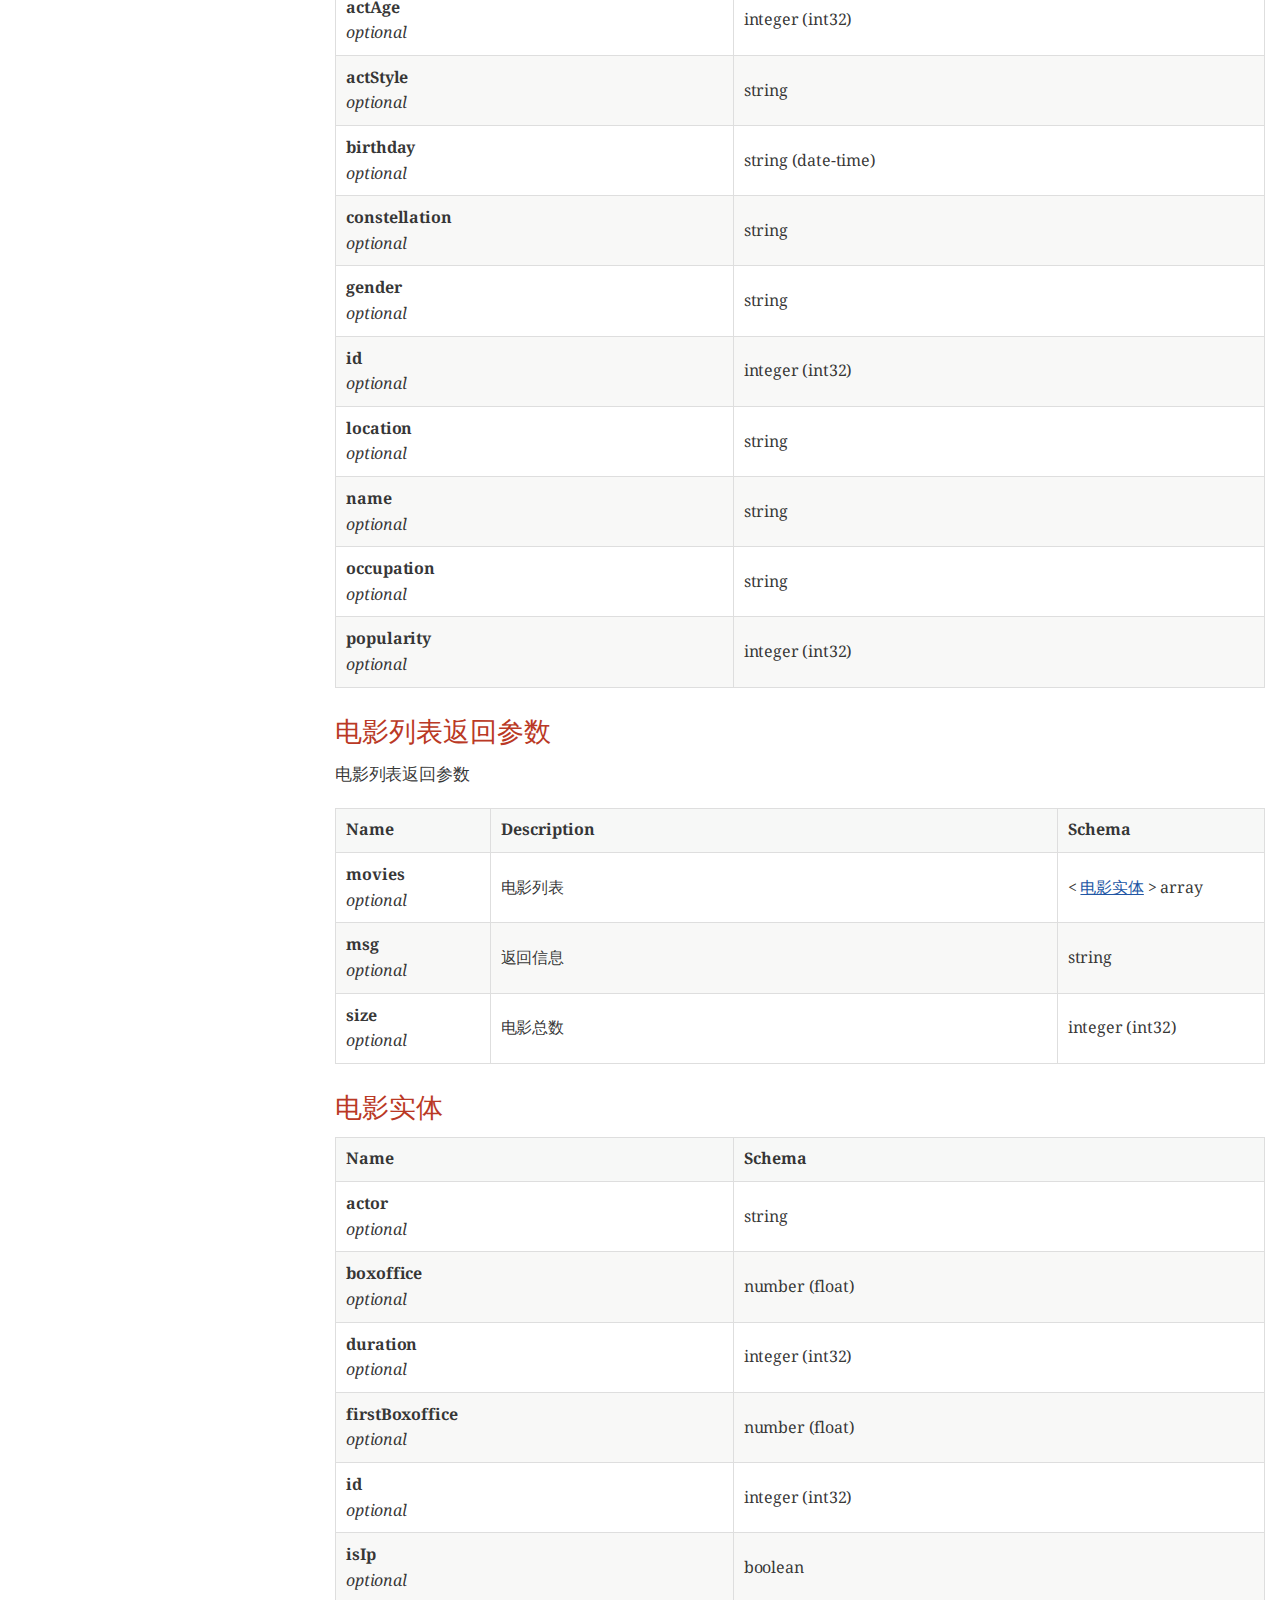
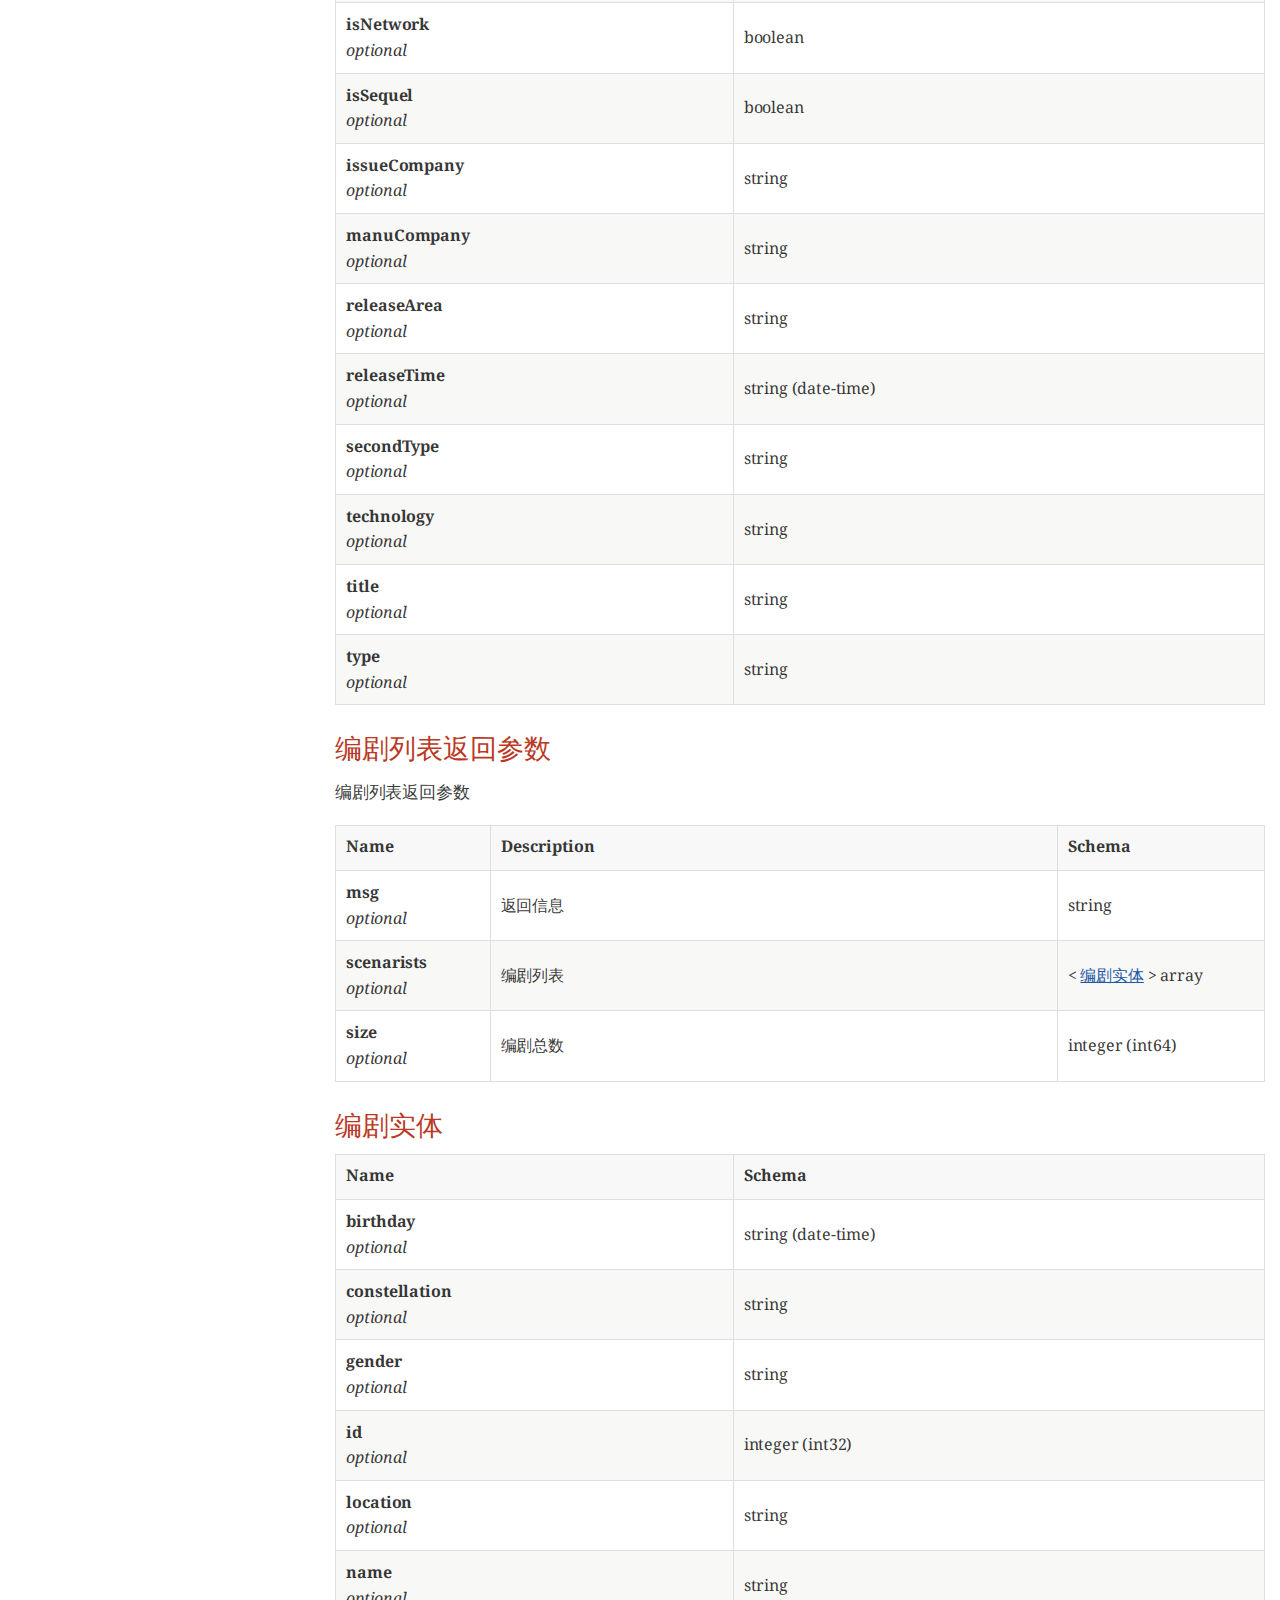
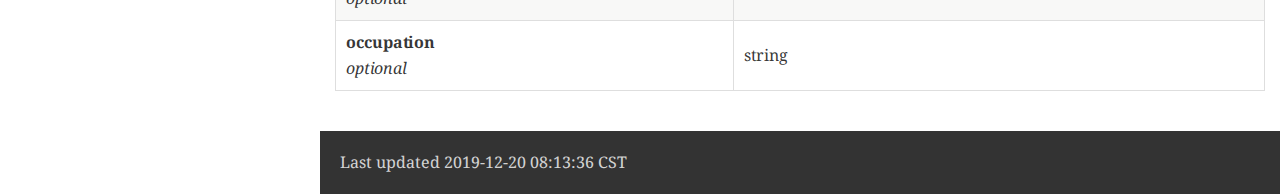
==== commit 88d733b7: "重新生成文档" ====
--- a/src/main/doc/api/html/api.html
+++ b/src/main/doc/api/html/api.html
@@ -531,13 +531,23 @@
 </li>
 <li><a href="#_paths">Resources</a>
 <ul class="sectlevel2">
-<li><a href="#_f1c2d4f95697034a58357385c9341f70">电影接口</a></li>
+<li><a href="#_9b043bd6e84fbf20f258524e66e219a9">导演模块</a></li>
+<li><a href="#_c40024e558be3335c126d476de1f66fb">搜索模块</a></li>
+<li><a href="#_b4d28ca6b6f8cce03fb4c8ded0fd39b5">演员模块</a></li>
+<li><a href="#_12cb463d51afa4209559789502453af6">电影模块</a></li>
+<li><a href="#_d36c5bfac8427c494568f4ed7115f16a">编剧模块</a></li>
 </ul>
 </li>
 <li><a href="#_definitions">Definitions</a>
 <ul class="sectlevel2">
+<li><a href="#_1f6f0c34b2165f7c7215e9de58dc0ced">导演列表返回参数</a></li>
+<li><a href="#_bc675cf2eacbf213929dab0ab26f4f0d">导演实体</a></li>
+<li><a href="#_671037054159828ebe23bc7d64ca4459">演员列表返回参数</a></li>
+<li><a href="#_d846822e36bc0d6556e348f882293271">演员实体</a></li>
 <li><a href="#_ccdecb5611a33f764e60c47a73067d02">电影列表返回参数</a></li>
 <li><a href="#_b22074a99a461072432c9de30dd80bf5">电影实体</a></li>
+<li><a href="#_d532ff37c2ede24f6cfcda00a821a620">编剧列表返回参数</a></li>
+<li><a href="#_b48c6f2d26957a71f57ce7373e3ad4b9">编剧实体</a></li>
 </ul>
 </li>
 </ul>
@@ -559,7 +569,7 @@
 <div class="sect2">
 <h3 id="_uri_scheme">URI scheme</h3>
 <div class="paragraph">
-<p><em>Host</em> : localhost:8080<br>
+<p><em>Host</em> : localhost:10010<br>
 <em>BasePath</em> : /</p>
 </div>
 </div>
@@ -568,7 +578,19 @@
 <div class="ulist">
 <ul>
 <li>
-<p>电影接口 : Movie Controller</p>
+<p>导演模块 : Director Controller</p>
+</li>
+<li>
+<p>搜索模块 : Search Controller</p>
+</li>
+<li>
+<p>演员模块 : Actor Controller</p>
+</li>
+<li>
+<p>电影模块 : Movie Controller</p>
+</li>
+<li>
+<p>编剧模块 : Scenarist Controller</p>
 </li>
 </ul>
 </div>
@@ -579,15 +601,15 @@
 <h2 id="_paths">Resources</h2>
 <div class="sectionbody">
 <div class="sect2">
-<h3 id="_f1c2d4f95697034a58357385c9341f70">电影接口</h3>
+<h3 id="_9b043bd6e84fbf20f258524e66e219a9">导演模块</h3>
 <div class="paragraph">
-<p>Movie Controller</p>
+<p>Director Controller</p>
 </div>
 <div class="sect3">
-<h4 id="_getmovieusingget">按id获取电影信息</h4>
+<h4 id="_getdirectorusingget">按id获取导演信息</h4>
 <div class="literalblock">
 <div class="content">
-<pre>GET /movie/{id}</pre>
+<pre>GET /director/{id}</pre>
 </div>
 </div>
 <div class="sect4">
@@ -611,9 +633,9 @@
 <tr>
 <td class="tableblock halign-left valign-middle"><p class="tableblock"><strong>Path</strong></p></td>
 <td class="tableblock halign-left valign-middle"><p class="tableblock"><strong>id</strong><br>
-<em>optional</em></p></td>
-<td class="tableblock halign-left valign-middle"><p class="tableblock">电影ID</p></td>
-<td class="tableblock halign-left valign-middle"><p class="tableblock">string</p></td>
+<em>required</em></p></td>
+<td class="tableblock halign-left valign-middle"><p class="tableblock">id</p></td>
+<td class="tableblock halign-left valign-middle"><p class="tableblock">integer (int32)</p></td>
 </tr>
 </tbody>
 </table>
@@ -637,7 +659,7 @@
 <tr>
 <td class="tableblock halign-left valign-middle"><p class="tableblock"><strong>200</strong></p></td>
 <td class="tableblock halign-left valign-middle"><p class="tableblock">OK</p></td>
-<td class="tableblock halign-left valign-middle"><p class="tableblock"><a href="#_b22074a99a461072432c9de30dd80bf5">电影实体</a></p></td>
+<td class="tableblock halign-left valign-middle"><p class="tableblock"><a href="#_bc675cf2eacbf213929dab0ab26f4f0d">导演实体</a></p></td>
 </tr>
 <tr>
 <td class="tableblock halign-left valign-middle"><p class="tableblock"><strong>401</strong></p></td>
@@ -668,11 +690,17 @@
 </div>
 </div>
 </div>
+</div>
+<div class="sect2">
+<h3 id="_c40024e558be3335c126d476de1f66fb">搜索模块</h3>
+<div class="paragraph">
+<p>Search Controller</p>
+</div>
 <div class="sect3">
-<h4 id="_getmoviesusingget">搜索结果</h4>
+<h4 id="_gettypeandwordsusingget">搜索转发</h4>
 <div class="literalblock">
 <div class="content">
-<pre>GET /search</pre>
+<pre>GET /search/</pre>
 </div>
 </div>
 <div class="sect4">
@@ -736,7 +764,7 @@
 <tr>
 <td class="tableblock halign-left valign-middle"><p class="tableblock"><strong>200</strong></p></td>
 <td class="tableblock halign-left valign-middle"><p class="tableblock">OK</p></td>
-<td class="tableblock halign-left valign-middle"><p class="tableblock"><a href="#_ccdecb5611a33f764e60c47a73067d02">电影列表返回参数</a></p></td>
+<td class="tableblock halign-left valign-middle"><p class="tableblock">string</p></td>
 </tr>
 <tr>
 <td class="tableblock halign-left valign-middle"><p class="tableblock"><strong>401</strong></p></td>
@@ -767,6 +795,675 @@
 </div>
 </div>
 </div>
+<div class="sect3">
+<h4 id="_getactorsusingget">返回演员搜索结果</h4>
+<div class="literalblock">
+<div class="content">
+<pre>GET /search/actors</pre>
+</div>
+</div>
+<div class="sect4">
+<h5 id="_parameters_3">Parameters</h5>
+<table class="tableblock frame-all grid-all spread">
+<colgroup>
+<col style="width: 11.1111%;">
+<col style="width: 16.6666%;">
+<col style="width: 50%;">
+<col style="width: 22.2223%;">
+</colgroup>
+<thead>
+<tr>
+<th class="tableblock halign-left valign-middle">Type</th>
+<th class="tableblock halign-left valign-middle">Name</th>
+<th class="tableblock halign-left valign-middle">Description</th>
+<th class="tableblock halign-left valign-middle">Schema</th>
+</tr>
+</thead>
+<tbody>
+<tr>
+<td class="tableblock halign-left valign-middle"><p class="tableblock"><strong>Query</strong></p></td>
+<td class="tableblock halign-left valign-middle"><p class="tableblock"><strong>page</strong><br>
+<em>optional</em></p></td>
+<td class="tableblock halign-left valign-middle"><p class="tableblock">搜索页数</p></td>
+<td class="tableblock halign-left valign-middle"><p class="tableblock">string</p></td>
+</tr>
+<tr>
+<td class="tableblock halign-left valign-middle"><p class="tableblock"><strong>Query</strong></p></td>
+<td class="tableblock halign-left valign-middle"><p class="tableblock"><strong>type</strong><br>
+<em>optional</em></p></td>
+<td class="tableblock halign-left valign-middle"><p class="tableblock">类型</p></td>
+<td class="tableblock halign-left valign-middle"><p class="tableblock">integer (int32)</p></td>
+</tr>
+<tr>
+<td class="tableblock halign-left valign-middle"><p class="tableblock"><strong>Query</strong></p></td>
+<td class="tableblock halign-left valign-middle"><p class="tableblock"><strong>words</strong><br>
+<em>optional</em></p></td>
+<td class="tableblock halign-left valign-middle"><p class="tableblock">搜索关键词</p></td>
+<td class="tableblock halign-left valign-middle"><p class="tableblock">string</p></td>
+</tr>
+</tbody>
+</table>
+</div>
+<div class="sect4">
+<h5 id="_responses_3">Responses</h5>
+<table class="tableblock frame-all grid-all spread">
+<colgroup>
+<col style="width: 10%;">
+<col style="width: 70%;">
+<col style="width: 20%;">
+</colgroup>
+<thead>
+<tr>
+<th class="tableblock halign-left valign-middle">HTTP Code</th>
+<th class="tableblock halign-left valign-middle">Description</th>
+<th class="tableblock halign-left valign-middle">Schema</th>
+</tr>
+</thead>
+<tbody>
+<tr>
+<td class="tableblock halign-left valign-middle"><p class="tableblock"><strong>200</strong></p></td>
+<td class="tableblock halign-left valign-middle"><p class="tableblock">OK</p></td>
+<td class="tableblock halign-left valign-middle"><p class="tableblock"><a href="#_671037054159828ebe23bc7d64ca4459">演员列表返回参数</a></p></td>
+</tr>
+<tr>
+<td class="tableblock halign-left valign-middle"><p class="tableblock"><strong>401</strong></p></td>
+<td class="tableblock halign-left valign-middle"><p class="tableblock">Unauthorized</p></td>
+<td class="tableblock halign-left valign-middle"><p class="tableblock">No Content</p></td>
+</tr>
+<tr>
+<td class="tableblock halign-left valign-middle"><p class="tableblock"><strong>403</strong></p></td>
+<td class="tableblock halign-left valign-middle"><p class="tableblock">Forbidden</p></td>
+<td class="tableblock halign-left valign-middle"><p class="tableblock">No Content</p></td>
+</tr>
+<tr>
+<td class="tableblock halign-left valign-middle"><p class="tableblock"><strong>404</strong></p></td>
+<td class="tableblock halign-left valign-middle"><p class="tableblock">Not Found</p></td>
+<td class="tableblock halign-left valign-middle"><p class="tableblock">No Content</p></td>
+</tr>
+</tbody>
+</table>
+</div>
+<div class="sect4">
+<h5 id="_produces_3">Produces</h5>
+<div class="ulist">
+<ul>
+<li>
+<p><code><strong>/</strong></code></p>
+</li>
+</ul>
+</div>
+</div>
+</div>
+<div class="sect3">
+<h4 id="_getdirectorsusingget">返回导演搜索结果</h4>
+<div class="literalblock">
+<div class="content">
+<pre>GET /search/directors</pre>
+</div>
+</div>
+<div class="sect4">
+<h5 id="_parameters_4">Parameters</h5>
+<table class="tableblock frame-all grid-all spread">
+<colgroup>
+<col style="width: 11.1111%;">
+<col style="width: 16.6666%;">
+<col style="width: 50%;">
+<col style="width: 22.2223%;">
+</colgroup>
+<thead>
+<tr>
+<th class="tableblock halign-left valign-middle">Type</th>
+<th class="tableblock halign-left valign-middle">Name</th>
+<th class="tableblock halign-left valign-middle">Description</th>
+<th class="tableblock halign-left valign-middle">Schema</th>
+</tr>
+</thead>
+<tbody>
+<tr>
+<td class="tableblock halign-left valign-middle"><p class="tableblock"><strong>Query</strong></p></td>
+<td class="tableblock halign-left valign-middle"><p class="tableblock"><strong>page</strong><br>
+<em>optional</em></p></td>
+<td class="tableblock halign-left valign-middle"><p class="tableblock">搜索页数</p></td>
+<td class="tableblock halign-left valign-middle"><p class="tableblock">string</p></td>
+</tr>
+<tr>
+<td class="tableblock halign-left valign-middle"><p class="tableblock"><strong>Query</strong></p></td>
+<td class="tableblock halign-left valign-middle"><p class="tableblock"><strong>type</strong><br>
+<em>optional</em></p></td>
+<td class="tableblock halign-left valign-middle"><p class="tableblock">类型</p></td>
+<td class="tableblock halign-left valign-middle"><p class="tableblock">integer (int32)</p></td>
+</tr>
+<tr>
+<td class="tableblock halign-left valign-middle"><p class="tableblock"><strong>Query</strong></p></td>
+<td class="tableblock halign-left valign-middle"><p class="tableblock"><strong>words</strong><br>
+<em>optional</em></p></td>
+<td class="tableblock halign-left valign-middle"><p class="tableblock">搜索关键词</p></td>
+<td class="tableblock halign-left valign-middle"><p class="tableblock">string</p></td>
+</tr>
+</tbody>
+</table>
+</div>
+<div class="sect4">
+<h5 id="_responses_4">Responses</h5>
+<table class="tableblock frame-all grid-all spread">
+<colgroup>
+<col style="width: 10%;">
+<col style="width: 70%;">
+<col style="width: 20%;">
+</colgroup>
+<thead>
+<tr>
+<th class="tableblock halign-left valign-middle">HTTP Code</th>
+<th class="tableblock halign-left valign-middle">Description</th>
+<th class="tableblock halign-left valign-middle">Schema</th>
+</tr>
+</thead>
+<tbody>
+<tr>
+<td class="tableblock halign-left valign-middle"><p class="tableblock"><strong>200</strong></p></td>
+<td class="tableblock halign-left valign-middle"><p class="tableblock">OK</p></td>
+<td class="tableblock halign-left valign-middle"><p class="tableblock"><a href="#_1f6f0c34b2165f7c7215e9de58dc0ced">导演列表返回参数</a></p></td>
+</tr>
+<tr>
+<td class="tableblock halign-left valign-middle"><p class="tableblock"><strong>401</strong></p></td>
+<td class="tableblock halign-left valign-middle"><p class="tableblock">Unauthorized</p></td>
+<td class="tableblock halign-left valign-middle"><p class="tableblock">No Content</p></td>
+</tr>
+<tr>
+<td class="tableblock halign-left valign-middle"><p class="tableblock"><strong>403</strong></p></td>
+<td class="tableblock halign-left valign-middle"><p class="tableblock">Forbidden</p></td>
+<td class="tableblock halign-left valign-middle"><p class="tableblock">No Content</p></td>
+</tr>
+<tr>
+<td class="tableblock halign-left valign-middle"><p class="tableblock"><strong>404</strong></p></td>
+<td class="tableblock halign-left valign-middle"><p class="tableblock">Not Found</p></td>
+<td class="tableblock halign-left valign-middle"><p class="tableblock">No Content</p></td>
+</tr>
+</tbody>
+</table>
+</div>
+<div class="sect4">
+<h5 id="_produces_4">Produces</h5>
+<div class="ulist">
+<ul>
+<li>
+<p><code><strong>/</strong></code></p>
+</li>
+</ul>
+</div>
+</div>
+</div>
+<div class="sect3">
+<h4 id="_getmoviesusingget">返回电影搜索结果</h4>
+<div class="literalblock">
+<div class="content">
+<pre>GET /search/movies</pre>
+</div>
+</div>
+<div class="sect4">
+<h5 id="_parameters_5">Parameters</h5>
+<table class="tableblock frame-all grid-all spread">
+<colgroup>
+<col style="width: 11.1111%;">
+<col style="width: 16.6666%;">
+<col style="width: 50%;">
+<col style="width: 22.2223%;">
+</colgroup>
+<thead>
+<tr>
+<th class="tableblock halign-left valign-middle">Type</th>
+<th class="tableblock halign-left valign-middle">Name</th>
+<th class="tableblock halign-left valign-middle">Description</th>
+<th class="tableblock halign-left valign-middle">Schema</th>
+</tr>
+</thead>
+<tbody>
+<tr>
+<td class="tableblock halign-left valign-middle"><p class="tableblock"><strong>Query</strong></p></td>
+<td class="tableblock halign-left valign-middle"><p class="tableblock"><strong>page</strong><br>
+<em>optional</em></p></td>
+<td class="tableblock halign-left valign-middle"><p class="tableblock">搜索页数</p></td>
+<td class="tableblock halign-left valign-middle"><p class="tableblock">string</p></td>
+</tr>
+<tr>
+<td class="tableblock halign-left valign-middle"><p class="tableblock"><strong>Query</strong></p></td>
+<td class="tableblock halign-left valign-middle"><p class="tableblock"><strong>type</strong><br>
+<em>optional</em></p></td>
+<td class="tableblock halign-left valign-middle"><p class="tableblock">类型</p></td>
+<td class="tableblock halign-left valign-middle"><p class="tableblock">integer (int32)</p></td>
+</tr>
+<tr>
+<td class="tableblock halign-left valign-middle"><p class="tableblock"><strong>Query</strong></p></td>
+<td class="tableblock halign-left valign-middle"><p class="tableblock"><strong>words</strong><br>
+<em>optional</em></p></td>
+<td class="tableblock halign-left valign-middle"><p class="tableblock">搜索关键词</p></td>
+<td class="tableblock halign-left valign-middle"><p class="tableblock">string</p></td>
+</tr>
+</tbody>
+</table>
+</div>
+<div class="sect4">
+<h5 id="_responses_5">Responses</h5>
+<table class="tableblock frame-all grid-all spread">
+<colgroup>
+<col style="width: 10%;">
+<col style="width: 70%;">
+<col style="width: 20%;">
+</colgroup>
+<thead>
+<tr>
+<th class="tableblock halign-left valign-middle">HTTP Code</th>
+<th class="tableblock halign-left valign-middle">Description</th>
+<th class="tableblock halign-left valign-middle">Schema</th>
+</tr>
+</thead>
+<tbody>
+<tr>
+<td class="tableblock halign-left valign-middle"><p class="tableblock"><strong>200</strong></p></td>
+<td class="tableblock halign-left valign-middle"><p class="tableblock">OK</p></td>
+<td class="tableblock halign-left valign-middle"><p class="tableblock"><a href="#_ccdecb5611a33f764e60c47a73067d02">电影列表返回参数</a></p></td>
+</tr>
+<tr>
+<td class="tableblock halign-left valign-middle"><p class="tableblock"><strong>401</strong></p></td>
+<td class="tableblock halign-left valign-middle"><p class="tableblock">Unauthorized</p></td>
+<td class="tableblock halign-left valign-middle"><p class="tableblock">No Content</p></td>
+</tr>
+<tr>
+<td class="tableblock halign-left valign-middle"><p class="tableblock"><strong>403</strong></p></td>
+<td class="tableblock halign-left valign-middle"><p class="tableblock">Forbidden</p></td>
+<td class="tableblock halign-left valign-middle"><p class="tableblock">No Content</p></td>
+</tr>
+<tr>
+<td class="tableblock halign-left valign-middle"><p class="tableblock"><strong>404</strong></p></td>
+<td class="tableblock halign-left valign-middle"><p class="tableblock">Not Found</p></td>
+<td class="tableblock halign-left valign-middle"><p class="tableblock">No Content</p></td>
+</tr>
+</tbody>
+</table>
+</div>
+<div class="sect4">
+<h5 id="_produces_5">Produces</h5>
+<div class="ulist">
+<ul>
+<li>
+<p><code><strong>/</strong></code></p>
+</li>
+</ul>
+</div>
+</div>
+</div>
+<div class="sect3">
+<h4 id="_getscenaristsusingget">返回编剧搜索结果</h4>
+<div class="literalblock">
+<div class="content">
+<pre>GET /search/scenarists</pre>
+</div>
+</div>
+<div class="sect4">
+<h5 id="_parameters_6">Parameters</h5>
+<table class="tableblock frame-all grid-all spread">
+<colgroup>
+<col style="width: 11.1111%;">
+<col style="width: 16.6666%;">
+<col style="width: 50%;">
+<col style="width: 22.2223%;">
+</colgroup>
+<thead>
+<tr>
+<th class="tableblock halign-left valign-middle">Type</th>
+<th class="tableblock halign-left valign-middle">Name</th>
+<th class="tableblock halign-left valign-middle">Description</th>
+<th class="tableblock halign-left valign-middle">Schema</th>
+</tr>
+</thead>
+<tbody>
+<tr>
+<td class="tableblock halign-left valign-middle"><p class="tableblock"><strong>Query</strong></p></td>
+<td class="tableblock halign-left valign-middle"><p class="tableblock"><strong>page</strong><br>
+<em>optional</em></p></td>
+<td class="tableblock halign-left valign-middle"><p class="tableblock">搜索页数</p></td>
+<td class="tableblock halign-left valign-middle"><p class="tableblock">string</p></td>
+</tr>
+<tr>
+<td class="tableblock halign-left valign-middle"><p class="tableblock"><strong>Query</strong></p></td>
+<td class="tableblock halign-left valign-middle"><p class="tableblock"><strong>type</strong><br>
+<em>optional</em></p></td>
+<td class="tableblock halign-left valign-middle"><p class="tableblock">类型</p></td>
+<td class="tableblock halign-left valign-middle"><p class="tableblock">integer (int32)</p></td>
+</tr>
+<tr>
+<td class="tableblock halign-left valign-middle"><p class="tableblock"><strong>Query</strong></p></td>
+<td class="tableblock halign-left valign-middle"><p class="tableblock"><strong>words</strong><br>
+<em>optional</em></p></td>
+<td class="tableblock halign-left valign-middle"><p class="tableblock">搜索关键词</p></td>
+<td class="tableblock halign-left valign-middle"><p class="tableblock">string</p></td>
+</tr>
+</tbody>
+</table>
+</div>
+<div class="sect4">
+<h5 id="_responses_6">Responses</h5>
+<table class="tableblock frame-all grid-all spread">
+<colgroup>
+<col style="width: 10%;">
+<col style="width: 70%;">
+<col style="width: 20%;">
+</colgroup>
+<thead>
+<tr>
+<th class="tableblock halign-left valign-middle">HTTP Code</th>
+<th class="tableblock halign-left valign-middle">Description</th>
+<th class="tableblock halign-left valign-middle">Schema</th>
+</tr>
+</thead>
+<tbody>
+<tr>
+<td class="tableblock halign-left valign-middle"><p class="tableblock"><strong>200</strong></p></td>
+<td class="tableblock halign-left valign-middle"><p class="tableblock">OK</p></td>
+<td class="tableblock halign-left valign-middle"><p class="tableblock"><a href="#_d532ff37c2ede24f6cfcda00a821a620">编剧列表返回参数</a></p></td>
+</tr>
+<tr>
+<td class="tableblock halign-left valign-middle"><p class="tableblock"><strong>401</strong></p></td>
+<td class="tableblock halign-left valign-middle"><p class="tableblock">Unauthorized</p></td>
+<td class="tableblock halign-left valign-middle"><p class="tableblock">No Content</p></td>
+</tr>
+<tr>
+<td class="tableblock halign-left valign-middle"><p class="tableblock"><strong>403</strong></p></td>
+<td class="tableblock halign-left valign-middle"><p class="tableblock">Forbidden</p></td>
+<td class="tableblock halign-left valign-middle"><p class="tableblock">No Content</p></td>
+</tr>
+<tr>
+<td class="tableblock halign-left valign-middle"><p class="tableblock"><strong>404</strong></p></td>
+<td class="tableblock halign-left valign-middle"><p class="tableblock">Not Found</p></td>
+<td class="tableblock halign-left valign-middle"><p class="tableblock">No Content</p></td>
+</tr>
+</tbody>
+</table>
+</div>
+<div class="sect4">
+<h5 id="_produces_6">Produces</h5>
+<div class="ulist">
+<ul>
+<li>
+<p><code><strong>/</strong></code></p>
+</li>
+</ul>
+</div>
+</div>
+</div>
+</div>
+<div class="sect2">
+<h3 id="_b4d28ca6b6f8cce03fb4c8ded0fd39b5">演员模块</h3>
+<div class="paragraph">
+<p>Actor Controller</p>
+</div>
+<div class="sect3">
+<h4 id="_getactorusingget">按id获取导演信息</h4>
+<div class="literalblock">
+<div class="content">
+<pre>GET /actor/{id}</pre>
+</div>
+</div>
+<div class="sect4">
+<h5 id="_parameters_7">Parameters</h5>
+<table class="tableblock frame-all grid-all spread">
+<colgroup>
+<col style="width: 11.1111%;">
+<col style="width: 16.6666%;">
+<col style="width: 50%;">
+<col style="width: 22.2223%;">
+</colgroup>
+<thead>
+<tr>
+<th class="tableblock halign-left valign-middle">Type</th>
+<th class="tableblock halign-left valign-middle">Name</th>
+<th class="tableblock halign-left valign-middle">Description</th>
+<th class="tableblock halign-left valign-middle">Schema</th>
+</tr>
+</thead>
+<tbody>
+<tr>
+<td class="tableblock halign-left valign-middle"><p class="tableblock"><strong>Path</strong></p></td>
+<td class="tableblock halign-left valign-middle"><p class="tableblock"><strong>id</strong><br>
+<em>required</em></p></td>
+<td class="tableblock halign-left valign-middle"><p class="tableblock">id</p></td>
+<td class="tableblock halign-left valign-middle"><p class="tableblock">integer (int32)</p></td>
+</tr>
+</tbody>
+</table>
+</div>
+<div class="sect4">
+<h5 id="_responses_7">Responses</h5>
+<table class="tableblock frame-all grid-all spread">
+<colgroup>
+<col style="width: 10%;">
+<col style="width: 70%;">
+<col style="width: 20%;">
+</colgroup>
+<thead>
+<tr>
+<th class="tableblock halign-left valign-middle">HTTP Code</th>
+<th class="tableblock halign-left valign-middle">Description</th>
+<th class="tableblock halign-left valign-middle">Schema</th>
+</tr>
+</thead>
+<tbody>
+<tr>
+<td class="tableblock halign-left valign-middle"><p class="tableblock"><strong>200</strong></p></td>
+<td class="tableblock halign-left valign-middle"><p class="tableblock">OK</p></td>
+<td class="tableblock halign-left valign-middle"><p class="tableblock"><a href="#_d846822e36bc0d6556e348f882293271">演员实体</a></p></td>
+</tr>
+<tr>
+<td class="tableblock halign-left valign-middle"><p class="tableblock"><strong>401</strong></p></td>
+<td class="tableblock halign-left valign-middle"><p class="tableblock">Unauthorized</p></td>
+<td class="tableblock halign-left valign-middle"><p class="tableblock">No Content</p></td>
+</tr>
+<tr>
+<td class="tableblock halign-left valign-middle"><p class="tableblock"><strong>403</strong></p></td>
+<td class="tableblock halign-left valign-middle"><p class="tableblock">Forbidden</p></td>
+<td class="tableblock halign-left valign-middle"><p class="tableblock">No Content</p></td>
+</tr>
+<tr>
+<td class="tableblock halign-left valign-middle"><p class="tableblock"><strong>404</strong></p></td>
+<td class="tableblock halign-left valign-middle"><p class="tableblock">Not Found</p></td>
+<td class="tableblock halign-left valign-middle"><p class="tableblock">No Content</p></td>
+</tr>
+</tbody>
+</table>
+</div>
+<div class="sect4">
+<h5 id="_produces_7">Produces</h5>
+<div class="ulist">
+<ul>
+<li>
+<p><code><strong>/</strong></code></p>
+</li>
+</ul>
+</div>
+</div>
+</div>
+</div>
+<div class="sect2">
+<h3 id="_12cb463d51afa4209559789502453af6">电影模块</h3>
+<div class="paragraph">
+<p>Movie Controller</p>
+</div>
+<div class="sect3">
+<h4 id="_getmovieusingget">按id获取电影信息</h4>
+<div class="literalblock">
+<div class="content">
+<pre>GET /movie/{id}</pre>
+</div>
+</div>
+<div class="sect4">
+<h5 id="_parameters_8">Parameters</h5>
+<table class="tableblock frame-all grid-all spread">
+<colgroup>
+<col style="width: 11.1111%;">
+<col style="width: 16.6666%;">
+<col style="width: 50%;">
+<col style="width: 22.2223%;">
+</colgroup>
+<thead>
+<tr>
+<th class="tableblock halign-left valign-middle">Type</th>
+<th class="tableblock halign-left valign-middle">Name</th>
+<th class="tableblock halign-left valign-middle">Description</th>
+<th class="tableblock halign-left valign-middle">Schema</th>
+</tr>
+</thead>
+<tbody>
+<tr>
+<td class="tableblock halign-left valign-middle"><p class="tableblock"><strong>Path</strong></p></td>
+<td class="tableblock halign-left valign-middle"><p class="tableblock"><strong>id</strong><br>
+<em>optional</em></p></td>
+<td class="tableblock halign-left valign-middle"><p class="tableblock">电影ID</p></td>
+<td class="tableblock halign-left valign-middle"><p class="tableblock">string</p></td>
+</tr>
+</tbody>
+</table>
+</div>
+<div class="sect4">
+<h5 id="_responses_8">Responses</h5>
+<table class="tableblock frame-all grid-all spread">
+<colgroup>
+<col style="width: 10%;">
+<col style="width: 70%;">
+<col style="width: 20%;">
+</colgroup>
+<thead>
+<tr>
+<th class="tableblock halign-left valign-middle">HTTP Code</th>
+<th class="tableblock halign-left valign-middle">Description</th>
+<th class="tableblock halign-left valign-middle">Schema</th>
+</tr>
+</thead>
+<tbody>
+<tr>
+<td class="tableblock halign-left valign-middle"><p class="tableblock"><strong>200</strong></p></td>
+<td class="tableblock halign-left valign-middle"><p class="tableblock">OK</p></td>
+<td class="tableblock halign-left valign-middle"><p class="tableblock"><a href="#_b22074a99a461072432c9de30dd80bf5">电影实体</a></p></td>
+</tr>
+<tr>
+<td class="tableblock halign-left valign-middle"><p class="tableblock"><strong>401</strong></p></td>
+<td class="tableblock halign-left valign-middle"><p class="tableblock">Unauthorized</p></td>
+<td class="tableblock halign-left valign-middle"><p class="tableblock">No Content</p></td>
+</tr>
+<tr>
+<td class="tableblock halign-left valign-middle"><p class="tableblock"><strong>403</strong></p></td>
+<td class="tableblock halign-left valign-middle"><p class="tableblock">Forbidden</p></td>
+<td class="tableblock halign-left valign-middle"><p class="tableblock">No Content</p></td>
+</tr>
+<tr>
+<td class="tableblock halign-left valign-middle"><p class="tableblock"><strong>404</strong></p></td>
+<td class="tableblock halign-left valign-middle"><p class="tableblock">Not Found</p></td>
+<td class="tableblock halign-left valign-middle"><p class="tableblock">No Content</p></td>
+</tr>
+</tbody>
+</table>
+</div>
+<div class="sect4">
+<h5 id="_produces_8">Produces</h5>
+<div class="ulist">
+<ul>
+<li>
+<p><code><strong>/</strong></code></p>
+</li>
+</ul>
+</div>
+</div>
+</div>
+</div>
+<div class="sect2">
+<h3 id="_d36c5bfac8427c494568f4ed7115f16a">编剧模块</h3>
+<div class="paragraph">
+<p>Scenarist Controller</p>
+</div>
+<div class="sect3">
+<h4 id="_getscenaristusingget">按id获取编剧信息</h4>
+<div class="literalblock">
+<div class="content">
+<pre>GET /scenarist/{id}</pre>
+</div>
+</div>
+<div class="sect4">
+<h5 id="_parameters_9">Parameters</h5>
+<table class="tableblock frame-all grid-all spread">
+<colgroup>
+<col style="width: 11.1111%;">
+<col style="width: 16.6666%;">
+<col style="width: 50%;">
+<col style="width: 22.2223%;">
+</colgroup>
+<thead>
+<tr>
+<th class="tableblock halign-left valign-middle">Type</th>
+<th class="tableblock halign-left valign-middle">Name</th>
+<th class="tableblock halign-left valign-middle">Description</th>
+<th class="tableblock halign-left valign-middle">Schema</th>
+</tr>
+</thead>
+<tbody>
+<tr>
+<td class="tableblock halign-left valign-middle"><p class="tableblock"><strong>Path</strong></p></td>
+<td class="tableblock halign-left valign-middle"><p class="tableblock"><strong>id</strong><br>
+<em>required</em></p></td>
+<td class="tableblock halign-left valign-middle"><p class="tableblock">id</p></td>
+<td class="tableblock halign-left valign-middle"><p class="tableblock">integer (int32)</p></td>
+</tr>
+</tbody>
+</table>
+</div>
+<div class="sect4">
+<h5 id="_responses_9">Responses</h5>
+<table class="tableblock frame-all grid-all spread">
+<colgroup>
+<col style="width: 10%;">
+<col style="width: 70%;">
+<col style="width: 20%;">
+</colgroup>
+<thead>
+<tr>
+<th class="tableblock halign-left valign-middle">HTTP Code</th>
+<th class="tableblock halign-left valign-middle">Description</th>
+<th class="tableblock halign-left valign-middle">Schema</th>
+</tr>
+</thead>
+<tbody>
+<tr>
+<td class="tableblock halign-left valign-middle"><p class="tableblock"><strong>200</strong></p></td>
+<td class="tableblock halign-left valign-middle"><p class="tableblock">OK</p></td>
+<td class="tableblock halign-left valign-middle"><p class="tableblock"><a href="#_b48c6f2d26957a71f57ce7373e3ad4b9">编剧实体</a></p></td>
+</tr>
+<tr>
+<td class="tableblock halign-left valign-middle"><p class="tableblock"><strong>401</strong></p></td>
+<td class="tableblock halign-left valign-middle"><p class="tableblock">Unauthorized</p></td>
+<td class="tableblock halign-left valign-middle"><p class="tableblock">No Content</p></td>
+</tr>
+<tr>
+<td class="tableblock halign-left valign-middle"><p class="tableblock"><strong>403</strong></p></td>
+<td class="tableblock halign-left valign-middle"><p class="tableblock">Forbidden</p></td>
+<td class="tableblock halign-left valign-middle"><p class="tableblock">No Content</p></td>
+</tr>
+<tr>
+<td class="tableblock halign-left valign-middle"><p class="tableblock"><strong>404</strong></p></td>
+<td class="tableblock halign-left valign-middle"><p class="tableblock">Not Found</p></td>
+<td class="tableblock halign-left valign-middle"><p class="tableblock">No Content</p></td>
+</tr>
+</tbody>
+</table>
+</div>
+<div class="sect4">
+<h5 id="_produces_9">Produces</h5>
+<div class="ulist">
+<ul>
+<li>
+<p><code><strong>/</strong></code></p>
+</li>
+</ul>
+</div>
+</div>
+</div>
 </div>
 </div>
 </div>
@@ -774,6 +1471,205 @@
 <h2 id="_definitions">Definitions</h2>
 <div class="sectionbody">
 <div class="sect2">
+<h3 id="_1f6f0c34b2165f7c7215e9de58dc0ced">导演列表返回参数</h3>
+<div class="paragraph">
+<p>导演列表返回参数</p>
+</div>
+<table class="tableblock frame-all grid-all spread">
+<colgroup>
+<col style="width: 16.6666%;">
+<col style="width: 61.1111%;">
+<col style="width: 22.2223%;">
+</colgroup>
+<thead>
+<tr>
+<th class="tableblock halign-left valign-middle">Name</th>
+<th class="tableblock halign-left valign-middle">Description</th>
+<th class="tableblock halign-left valign-middle">Schema</th>
+</tr>
+</thead>
+<tbody>
+<tr>
+<td class="tableblock halign-left valign-middle"><p class="tableblock"><strong>directors</strong><br>
+<em>optional</em></p></td>
+<td class="tableblock halign-left valign-middle"><p class="tableblock">导演列表</p></td>
+<td class="tableblock halign-left valign-middle"><p class="tableblock">&lt; <a href="#_bc675cf2eacbf213929dab0ab26f4f0d">导演实体</a> &gt; array</p></td>
+</tr>
+<tr>
+<td class="tableblock halign-left valign-middle"><p class="tableblock"><strong>msg</strong><br>
+<em>optional</em></p></td>
+<td class="tableblock halign-left valign-middle"><p class="tableblock">返回信息</p></td>
+<td class="tableblock halign-left valign-middle"><p class="tableblock">string</p></td>
+</tr>
+<tr>
+<td class="tableblock halign-left valign-middle"><p class="tableblock"><strong>size</strong><br>
+<em>optional</em></p></td>
+<td class="tableblock halign-left valign-middle"><p class="tableblock">导演总数</p></td>
+<td class="tableblock halign-left valign-middle"><p class="tableblock">integer (int64)</p></td>
+</tr>
+</tbody>
+</table>
+</div>
+<div class="sect2">
+<h3 id="_bc675cf2eacbf213929dab0ab26f4f0d">导演实体</h3>
+<table class="tableblock frame-all grid-all spread">
+<colgroup>
+<col style="width: 42.8571%;">
+<col style="width: 57.1429%;">
+</colgroup>
+<thead>
+<tr>
+<th class="tableblock halign-left valign-middle">Name</th>
+<th class="tableblock halign-left valign-middle">Schema</th>
+</tr>
+</thead>
+<tbody>
+<tr>
+<td class="tableblock halign-left valign-middle"><p class="tableblock"><strong>birthday</strong><br>
+<em>optional</em></p></td>
+<td class="tableblock halign-left valign-middle"><p class="tableblock">string (date-time)</p></td>
+</tr>
+<tr>
+<td class="tableblock halign-left valign-middle"><p class="tableblock"><strong>constellation</strong><br>
+<em>optional</em></p></td>
+<td class="tableblock halign-left valign-middle"><p class="tableblock">string</p></td>
+</tr>
+<tr>
+<td class="tableblock halign-left valign-middle"><p class="tableblock"><strong>gender</strong><br>
+<em>optional</em></p></td>
+<td class="tableblock halign-left valign-middle"><p class="tableblock">string</p></td>
+</tr>
+<tr>
+<td class="tableblock halign-left valign-middle"><p class="tableblock"><strong>id</strong><br>
+<em>optional</em></p></td>
+<td class="tableblock halign-left valign-middle"><p class="tableblock">integer (int32)</p></td>
+</tr>
+<tr>
+<td class="tableblock halign-left valign-middle"><p class="tableblock"><strong>location</strong><br>
+<em>optional</em></p></td>
+<td class="tableblock halign-left valign-middle"><p class="tableblock">string</p></td>
+</tr>
+<tr>
+<td class="tableblock halign-left valign-middle"><p class="tableblock"><strong>name</strong><br>
+<em>optional</em></p></td>
+<td class="tableblock halign-left valign-middle"><p class="tableblock">string</p></td>
+</tr>
+<tr>
+<td class="tableblock halign-left valign-middle"><p class="tableblock"><strong>occupation</strong><br>
+<em>optional</em></p></td>
+<td class="tableblock halign-left valign-middle"><p class="tableblock">string</p></td>
+</tr>
+</tbody>
+</table>
+</div>
+<div class="sect2">
+<h3 id="_671037054159828ebe23bc7d64ca4459">演员列表返回参数</h3>
+<div class="paragraph">
+<p>演员列表返回参数</p>
+</div>
+<table class="tableblock frame-all grid-all spread">
+<colgroup>
+<col style="width: 16.6666%;">
+<col style="width: 61.1111%;">
+<col style="width: 22.2223%;">
+</colgroup>
+<thead>
+<tr>
+<th class="tableblock halign-left valign-middle">Name</th>
+<th class="tableblock halign-left valign-middle">Description</th>
+<th class="tableblock halign-left valign-middle">Schema</th>
+</tr>
+</thead>
+<tbody>
+<tr>
+<td class="tableblock halign-left valign-middle"><p class="tableblock"><strong>actors</strong><br>
+<em>optional</em></p></td>
+<td class="tableblock halign-left valign-middle"><p class="tableblock">演员列表</p></td>
+<td class="tableblock halign-left valign-middle"><p class="tableblock">&lt; <a href="#_d846822e36bc0d6556e348f882293271">演员实体</a> &gt; array</p></td>
+</tr>
+<tr>
+<td class="tableblock halign-left valign-middle"><p class="tableblock"><strong>msg</strong><br>
+<em>optional</em></p></td>
+<td class="tableblock halign-left valign-middle"><p class="tableblock">返回信息</p></td>
+<td class="tableblock halign-left valign-middle"><p class="tableblock">string</p></td>
+</tr>
+<tr>
+<td class="tableblock halign-left valign-middle"><p class="tableblock"><strong>size</strong><br>
+<em>optional</em></p></td>
+<td class="tableblock halign-left valign-middle"><p class="tableblock">演员总数</p></td>
+<td class="tableblock halign-left valign-middle"><p class="tableblock">integer (int64)</p></td>
+</tr>
+</tbody>
+</table>
+</div>
+<div class="sect2">
+<h3 id="_d846822e36bc0d6556e348f882293271">演员实体</h3>
+<table class="tableblock frame-all grid-all spread">
+<colgroup>
+<col style="width: 42.8571%;">
+<col style="width: 57.1429%;">
+</colgroup>
+<thead>
+<tr>
+<th class="tableblock halign-left valign-middle">Name</th>
+<th class="tableblock halign-left valign-middle">Schema</th>
+</tr>
+</thead>
+<tbody>
+<tr>
+<td class="tableblock halign-left valign-middle"><p class="tableblock"><strong>actAge</strong><br>
+<em>optional</em></p></td>
+<td class="tableblock halign-left valign-middle"><p class="tableblock">integer (int32)</p></td>
+</tr>
+<tr>
+<td class="tableblock halign-left valign-middle"><p class="tableblock"><strong>actStyle</strong><br>
+<em>optional</em></p></td>
+<td class="tableblock halign-left valign-middle"><p class="tableblock">string</p></td>
+</tr>
+<tr>
+<td class="tableblock halign-left valign-middle"><p class="tableblock"><strong>birthday</strong><br>
+<em>optional</em></p></td>
+<td class="tableblock halign-left valign-middle"><p class="tableblock">string (date-time)</p></td>
+</tr>
+<tr>
+<td class="tableblock halign-left valign-middle"><p class="tableblock"><strong>constellation</strong><br>
+<em>optional</em></p></td>
+<td class="tableblock halign-left valign-middle"><p class="tableblock">string</p></td>
+</tr>
+<tr>
+<td class="tableblock halign-left valign-middle"><p class="tableblock"><strong>gender</strong><br>
+<em>optional</em></p></td>
+<td class="tableblock halign-left valign-middle"><p class="tableblock">string</p></td>
+</tr>
+<tr>
+<td class="tableblock halign-left valign-middle"><p class="tableblock"><strong>id</strong><br>
+<em>optional</em></p></td>
+<td class="tableblock halign-left valign-middle"><p class="tableblock">integer (int32)</p></td>
+</tr>
+<tr>
+<td class="tableblock halign-left valign-middle"><p class="tableblock"><strong>location</strong><br>
+<em>optional</em></p></td>
+<td class="tableblock halign-left valign-middle"><p class="tableblock">string</p></td>
+</tr>
+<tr>
+<td class="tableblock halign-left valign-middle"><p class="tableblock"><strong>name</strong><br>
+<em>optional</em></p></td>
+<td class="tableblock halign-left valign-middle"><p class="tableblock">string</p></td>
+</tr>
+<tr>
+<td class="tableblock halign-left valign-middle"><p class="tableblock"><strong>occupation</strong><br>
+<em>optional</em></p></td>
+<td class="tableblock halign-left valign-middle"><p class="tableblock">string</p></td>
+</tr>
+<tr>
+<td class="tableblock halign-left valign-middle"><p class="tableblock"><strong>popularity</strong><br>
+<em>optional</em></p></td>
+<td class="tableblock halign-left valign-middle"><p class="tableblock">integer (int32)</p></td>
+</tr>
+</tbody>
+</table>
+</div>
+<div class="sect2">
 <h3 id="_ccdecb5611a33f764e60c47a73067d02">电影列表返回参数</h3>
 <div class="paragraph">
 <p>电影列表返回参数</p>
@@ -910,12 +1806,104 @@
 </tbody>
 </table>
 </div>
+<div class="sect2">
+<h3 id="_d532ff37c2ede24f6cfcda00a821a620">编剧列表返回参数</h3>
+<div class="paragraph">
+<p>编剧列表返回参数</p>
+</div>
+<table class="tableblock frame-all grid-all spread">
+<colgroup>
+<col style="width: 16.6666%;">
+<col style="width: 61.1111%;">
+<col style="width: 22.2223%;">
+</colgroup>
+<thead>
+<tr>
+<th class="tableblock halign-left valign-middle">Name</th>
+<th class="tableblock halign-left valign-middle">Description</th>
+<th class="tableblock halign-left valign-middle">Schema</th>
+</tr>
+</thead>
+<tbody>
+<tr>
+<td class="tableblock halign-left valign-middle"><p class="tableblock"><strong>msg</strong><br>
+<em>optional</em></p></td>
+<td class="tableblock halign-left valign-middle"><p class="tableblock">返回信息</p></td>
+<td class="tableblock halign-left valign-middle"><p class="tableblock">string</p></td>
+</tr>
+<tr>
+<td class="tableblock halign-left valign-middle"><p class="tableblock"><strong>scenarists</strong><br>
+<em>optional</em></p></td>
+<td class="tableblock halign-left valign-middle"><p class="tableblock">编剧列表</p></td>
+<td class="tableblock halign-left valign-middle"><p class="tableblock">&lt; <a href="#_b48c6f2d26957a71f57ce7373e3ad4b9">编剧实体</a> &gt; array</p></td>
+</tr>
+<tr>
+<td class="tableblock halign-left valign-middle"><p class="tableblock"><strong>size</strong><br>
+<em>optional</em></p></td>
+<td class="tableblock halign-left valign-middle"><p class="tableblock">编剧总数</p></td>
+<td class="tableblock halign-left valign-middle"><p class="tableblock">integer (int64)</p></td>
+</tr>
+</tbody>
+</table>
+</div>
+<div class="sect2">
+<h3 id="_b48c6f2d26957a71f57ce7373e3ad4b9">编剧实体</h3>
+<table class="tableblock frame-all grid-all spread">
+<colgroup>
+<col style="width: 42.8571%;">
+<col style="width: 57.1429%;">
+</colgroup>
+<thead>
+<tr>
+<th class="tableblock halign-left valign-middle">Name</th>
+<th class="tableblock halign-left valign-middle">Schema</th>
+</tr>
+</thead>
+<tbody>
+<tr>
+<td class="tableblock halign-left valign-middle"><p class="tableblock"><strong>birthday</strong><br>
+<em>optional</em></p></td>
+<td class="tableblock halign-left valign-middle"><p class="tableblock">string (date-time)</p></td>
+</tr>
+<tr>
+<td class="tableblock halign-left valign-middle"><p class="tableblock"><strong>constellation</strong><br>
+<em>optional</em></p></td>
+<td class="tableblock halign-left valign-middle"><p class="tableblock">string</p></td>
+</tr>
+<tr>
+<td class="tableblock halign-left valign-middle"><p class="tableblock"><strong>gender</strong><br>
+<em>optional</em></p></td>
+<td class="tableblock halign-left valign-middle"><p class="tableblock">string</p></td>
+</tr>
+<tr>
+<td class="tableblock halign-left valign-middle"><p class="tableblock"><strong>id</strong><br>
+<em>optional</em></p></td>
+<td class="tableblock halign-left valign-middle"><p class="tableblock">integer (int32)</p></td>
+</tr>
+<tr>
+<td class="tableblock halign-left valign-middle"><p class="tableblock"><strong>location</strong><br>
+<em>optional</em></p></td>
+<td class="tableblock halign-left valign-middle"><p class="tableblock">string</p></td>
+</tr>
+<tr>
+<td class="tableblock halign-left valign-middle"><p class="tableblock"><strong>name</strong><br>
+<em>optional</em></p></td>
+<td class="tableblock halign-left valign-middle"><p class="tableblock">string</p></td>
+</tr>
+<tr>
+<td class="tableblock halign-left valign-middle"><p class="tableblock"><strong>occupation</strong><br>
+<em>optional</em></p></td>
+<td class="tableblock halign-left valign-middle"><p class="tableblock">string</p></td>
+</tr>
+</tbody>
+</table>
+</div>
 </div>
 </div>
 </div>
 <div id="footer">
 <div id="footer-text">
-Last updated 2019-12-13 13:13:51 CST
+Last updated 2019-12-20 08:13:36 CST
 </div>
 </div>
 </body>
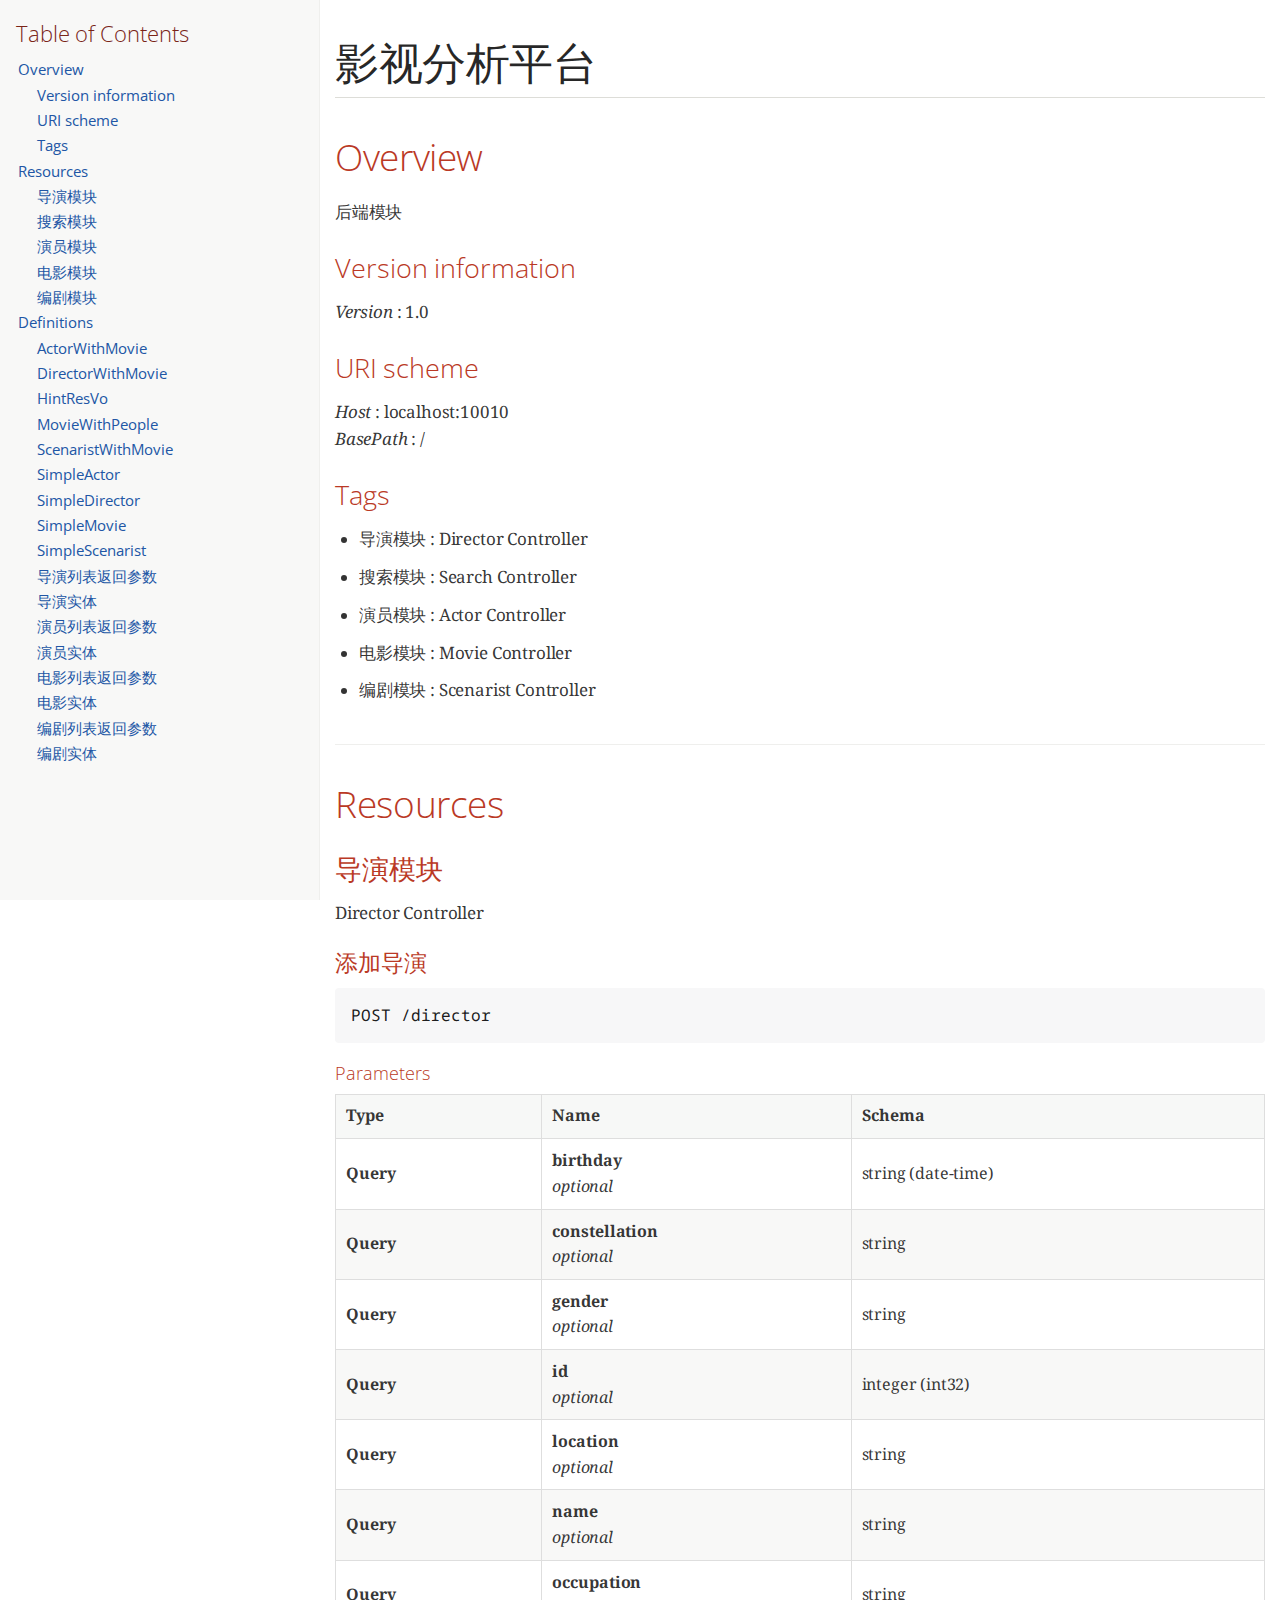
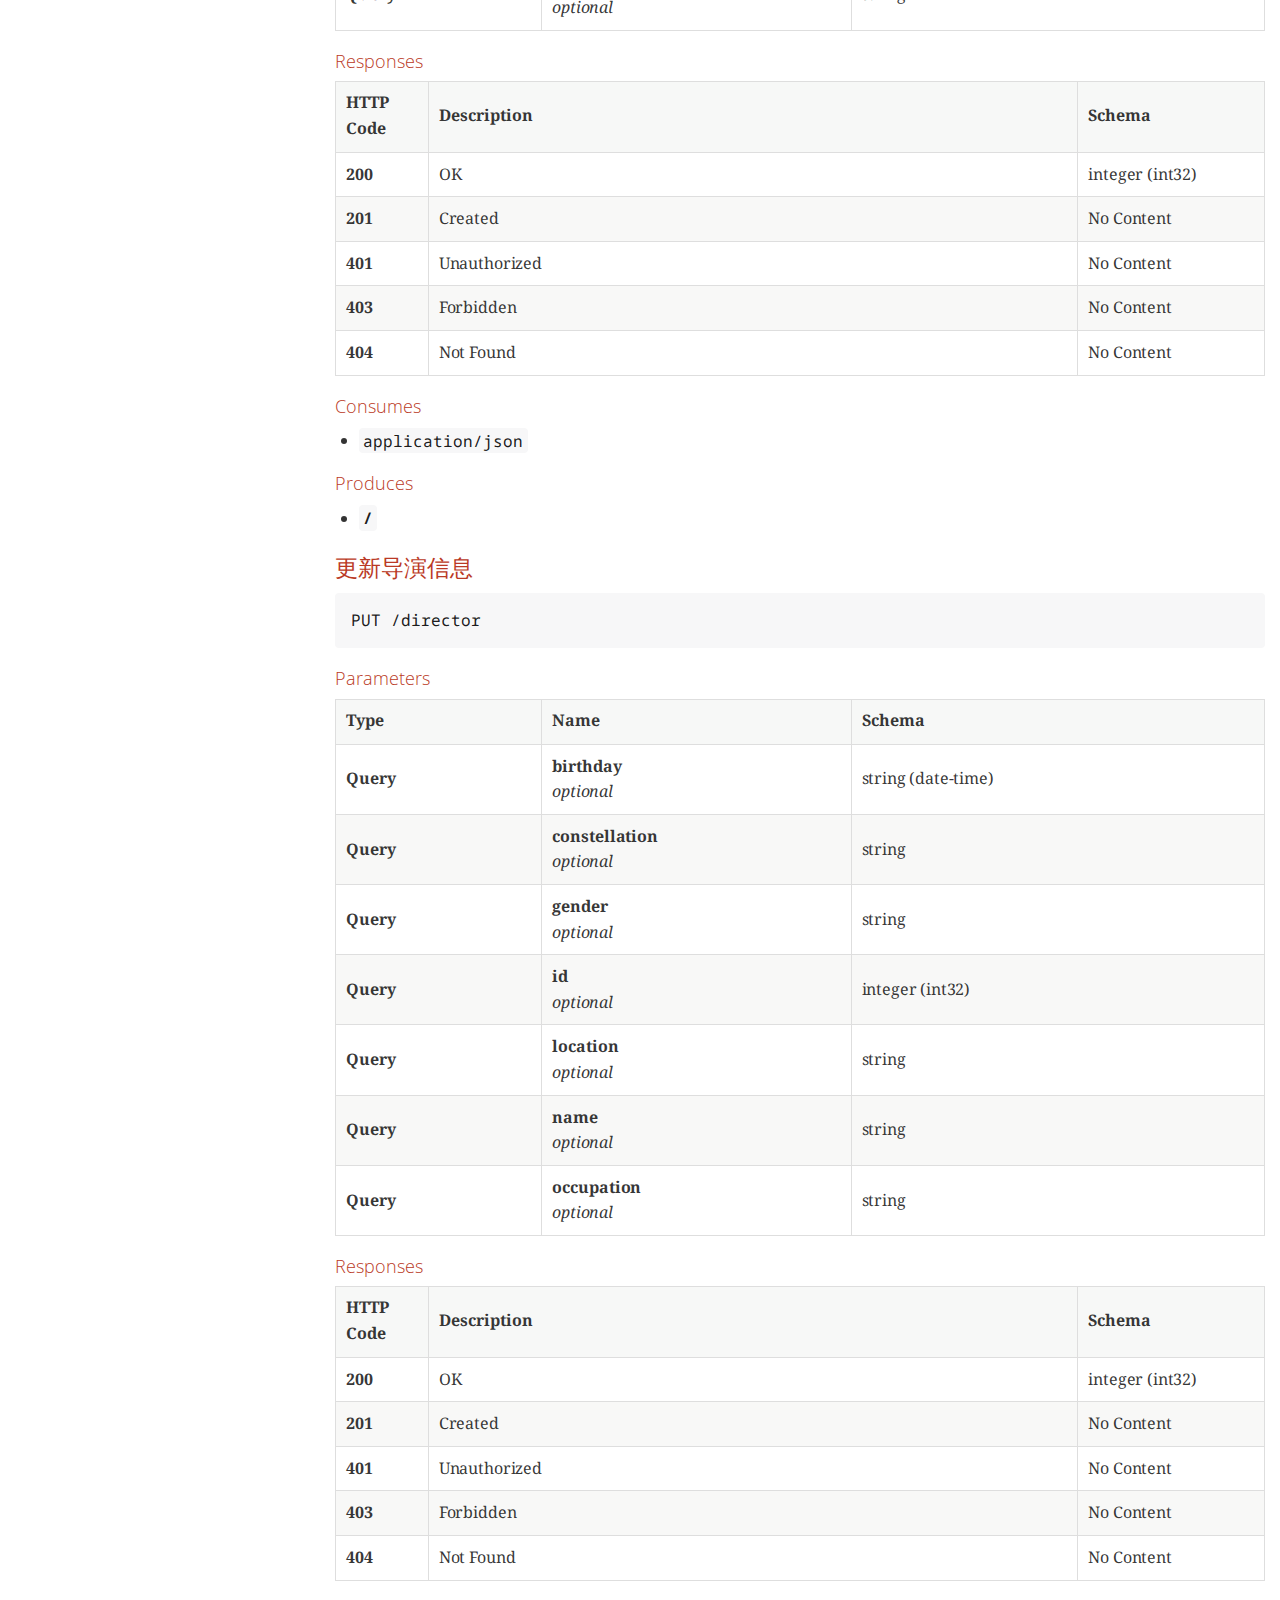
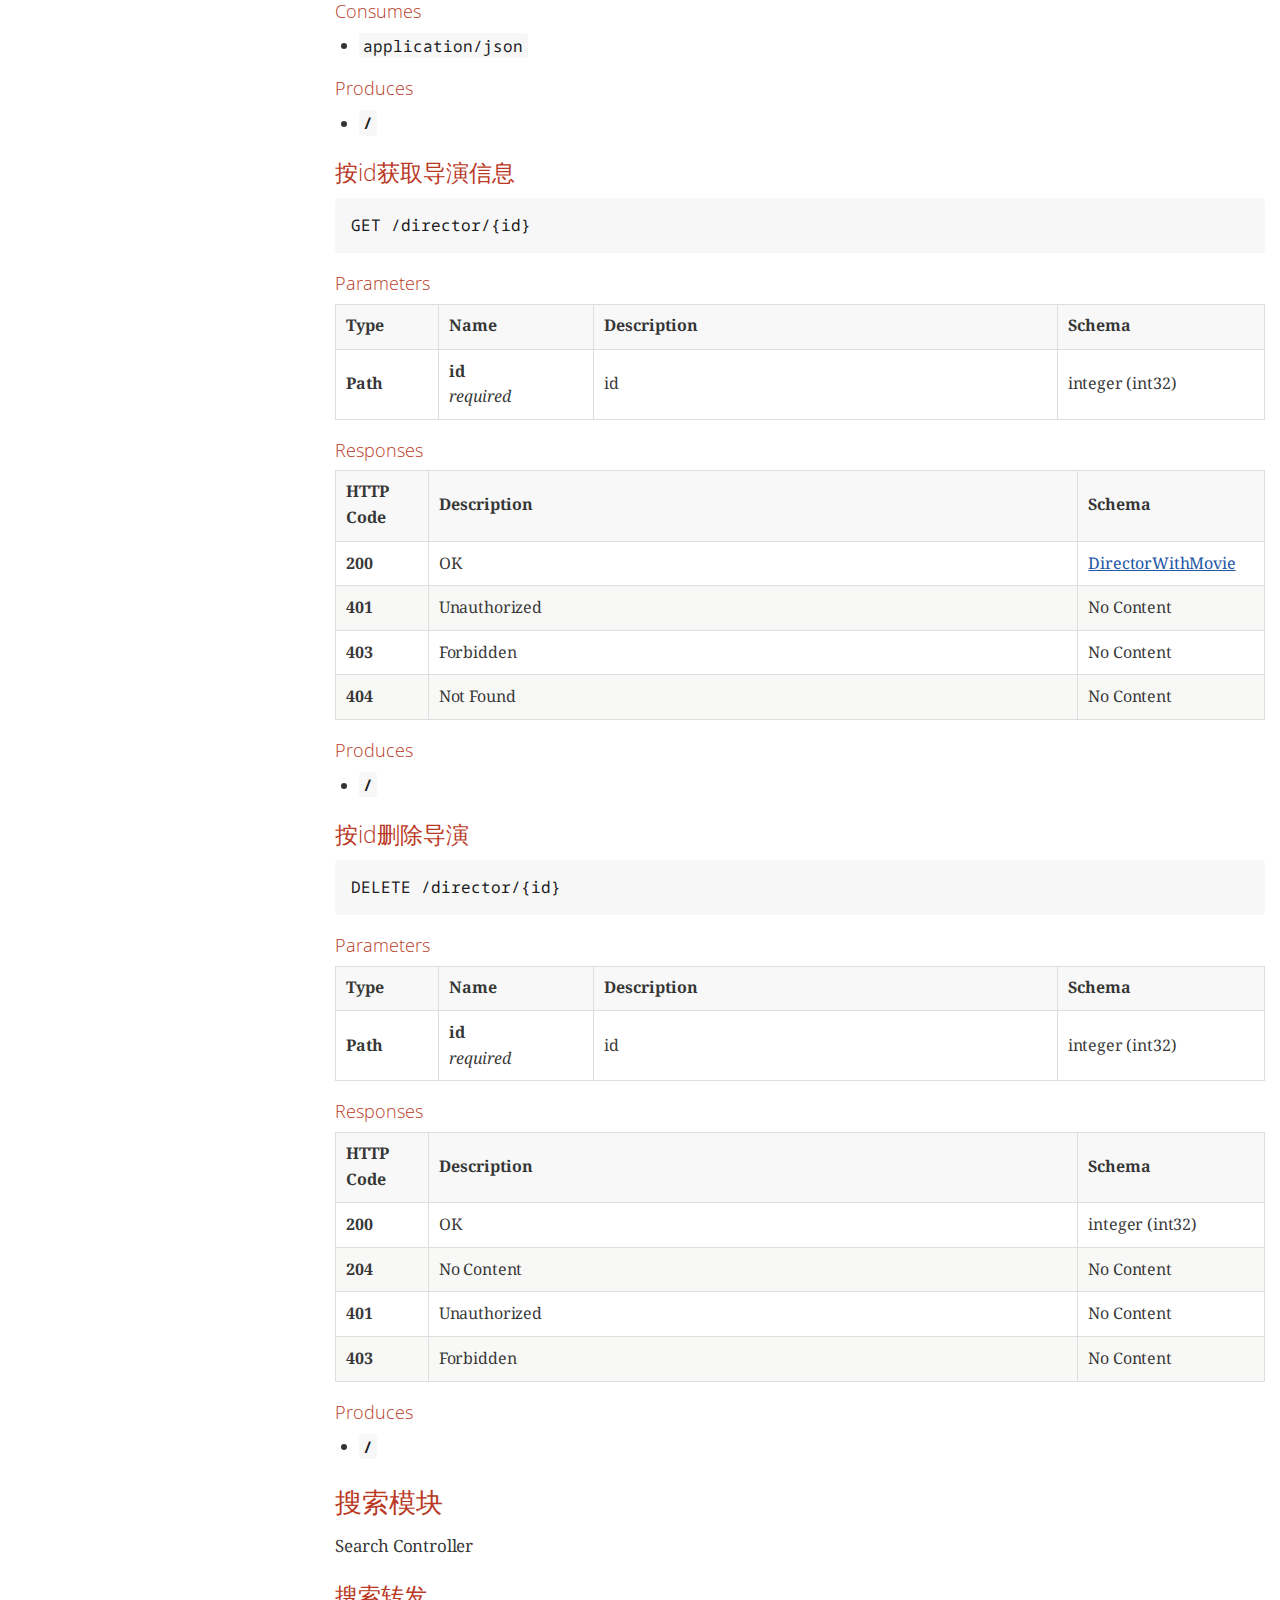
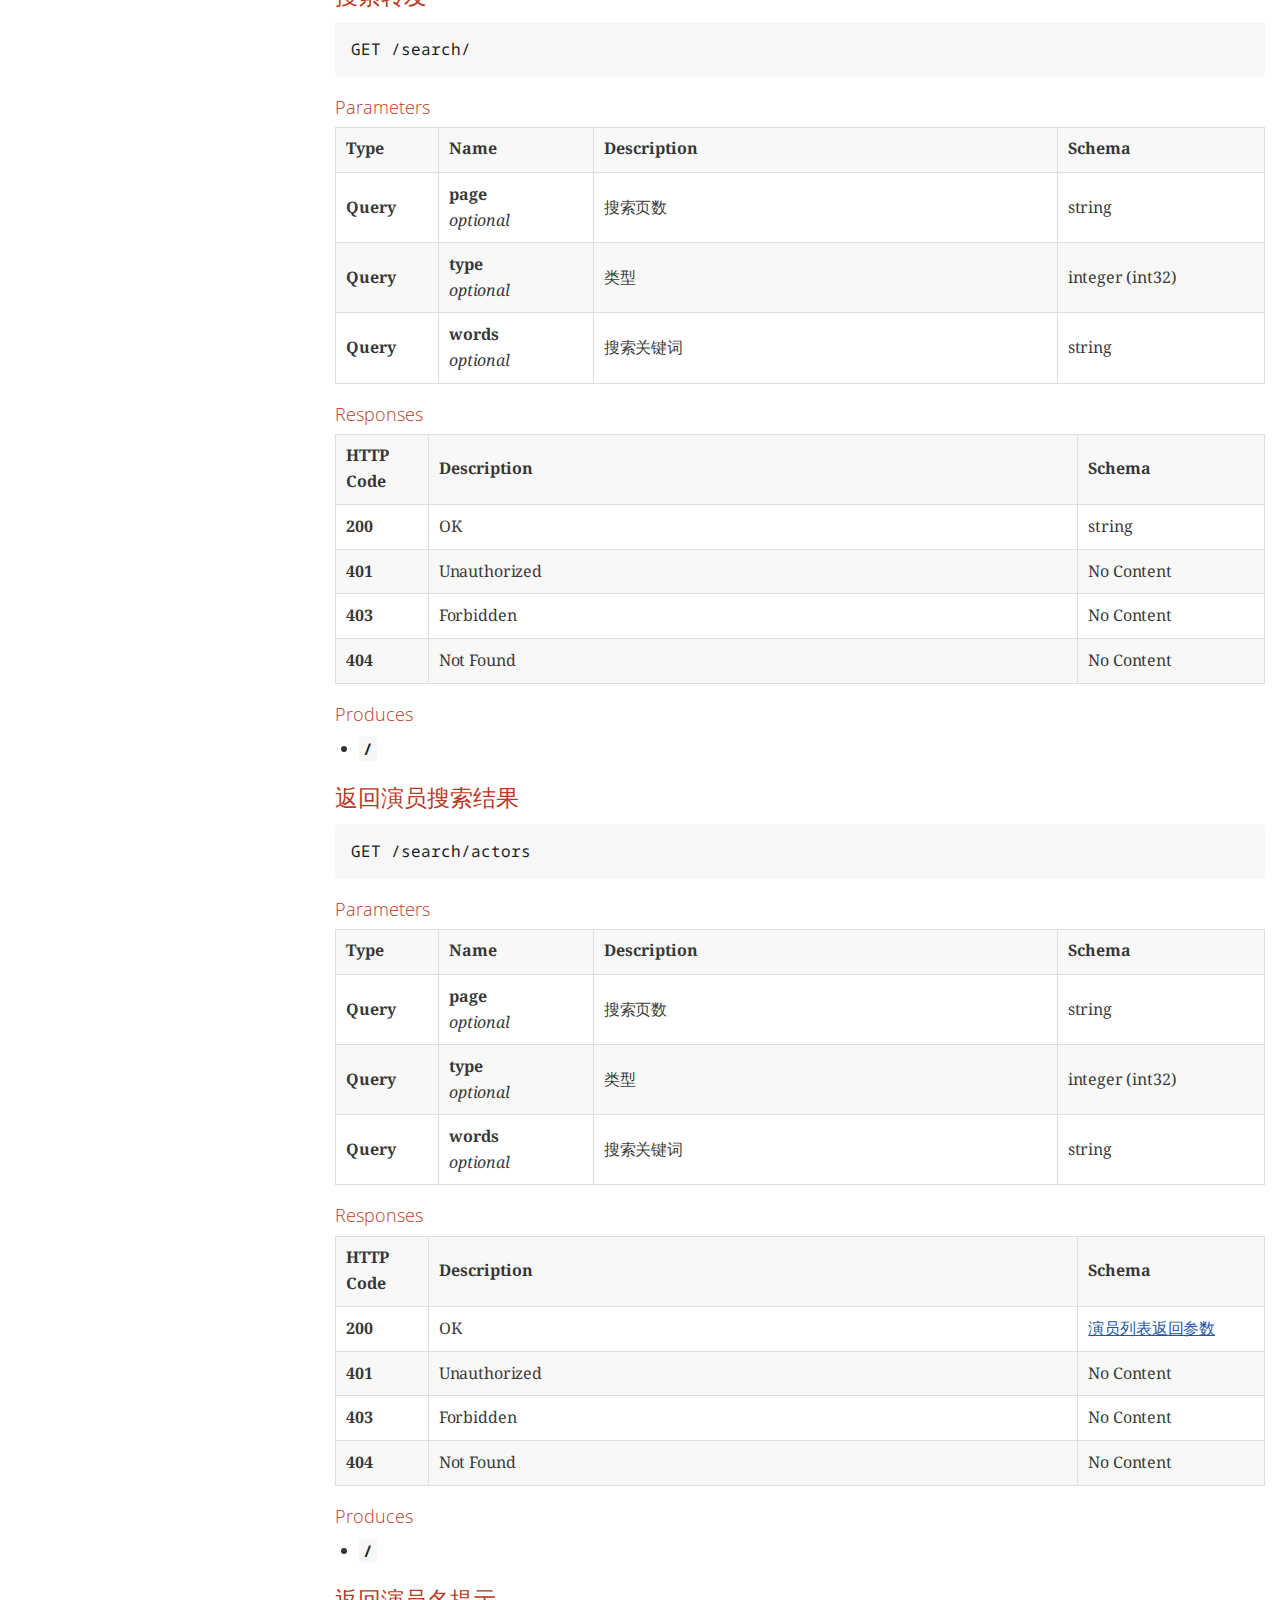
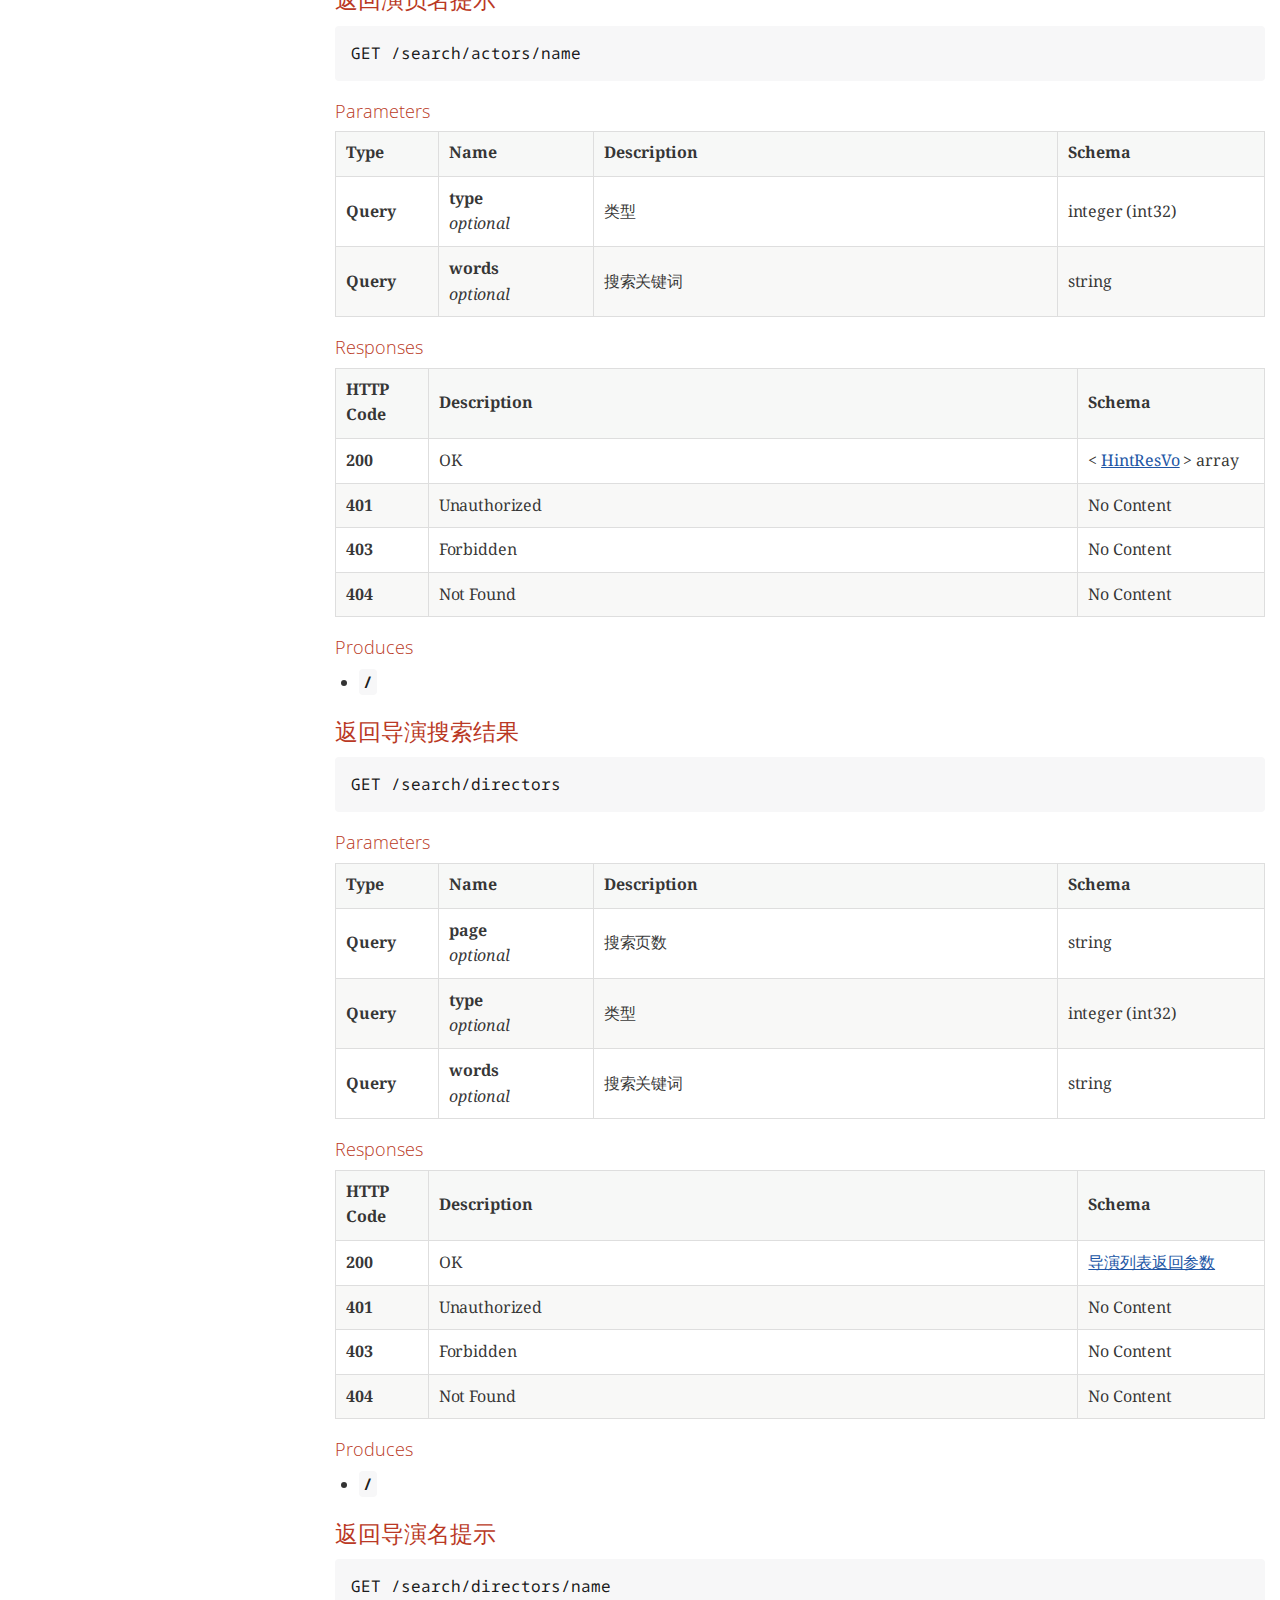
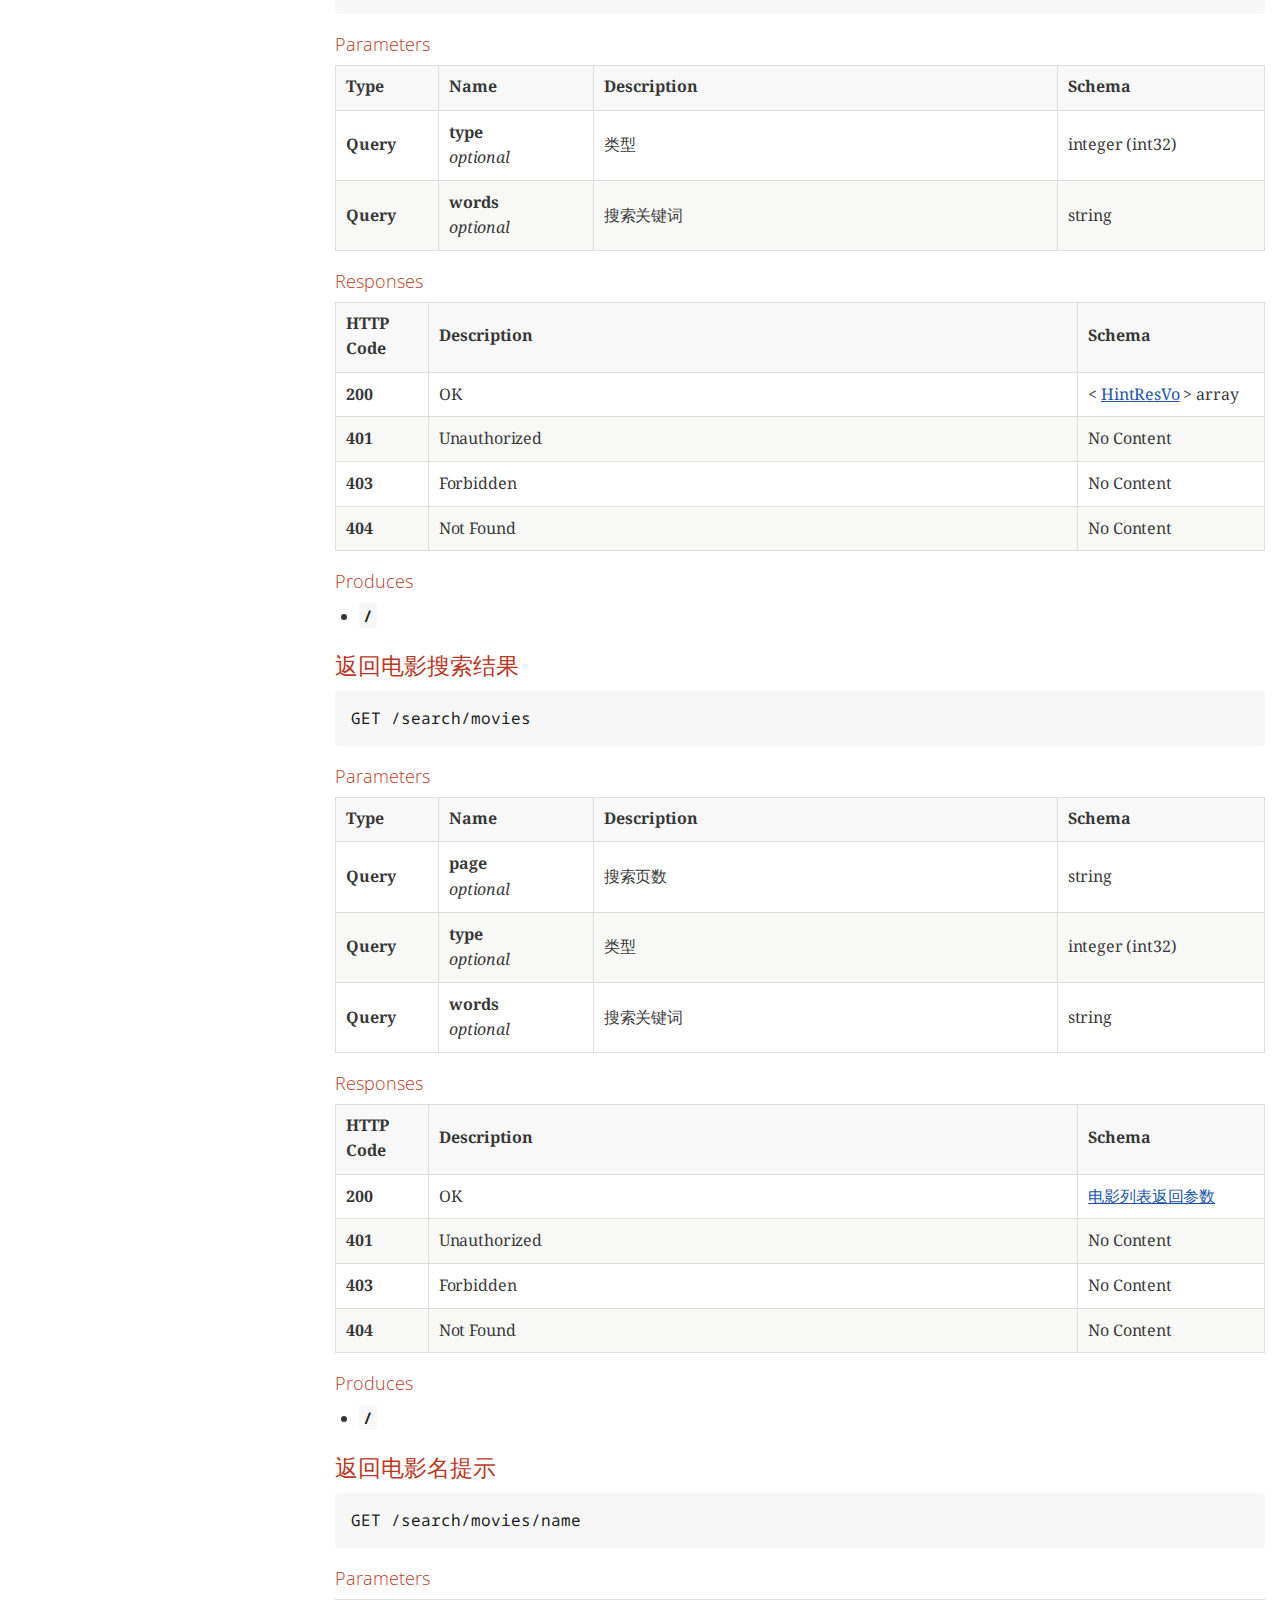
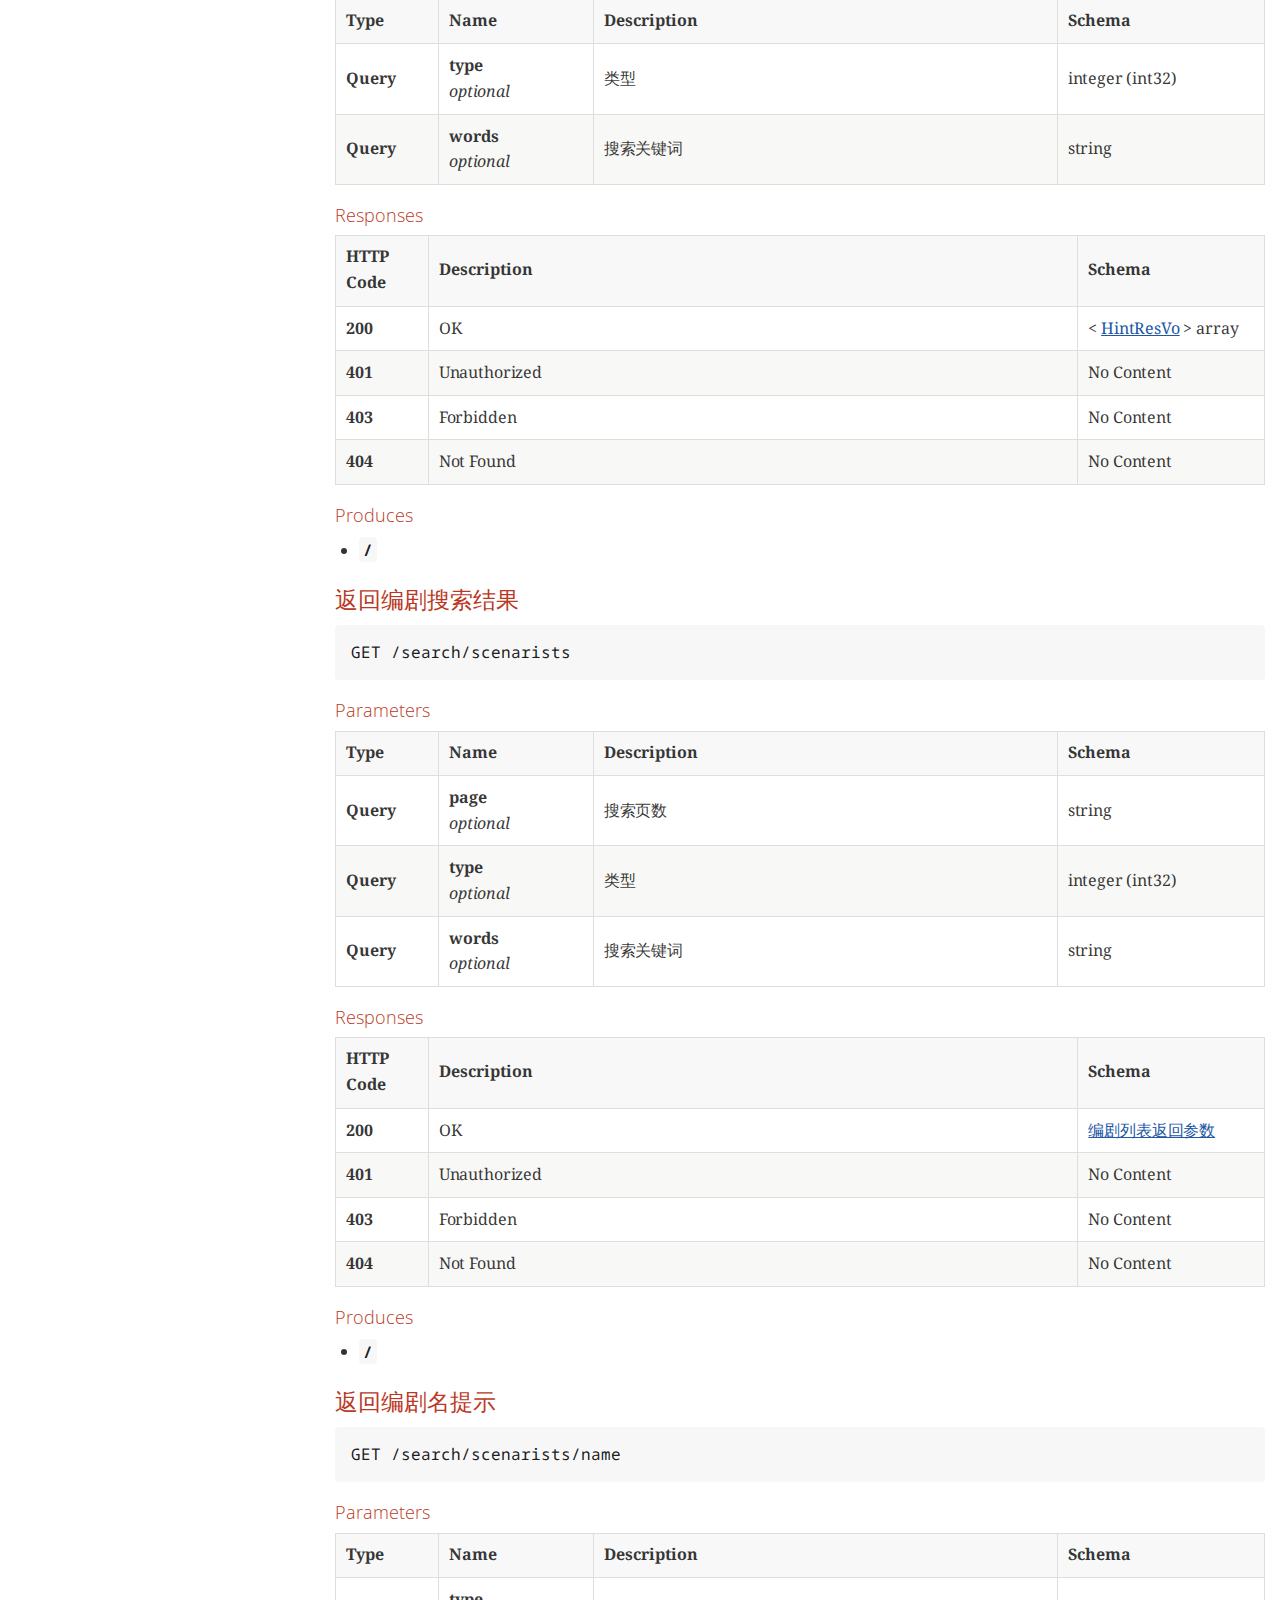
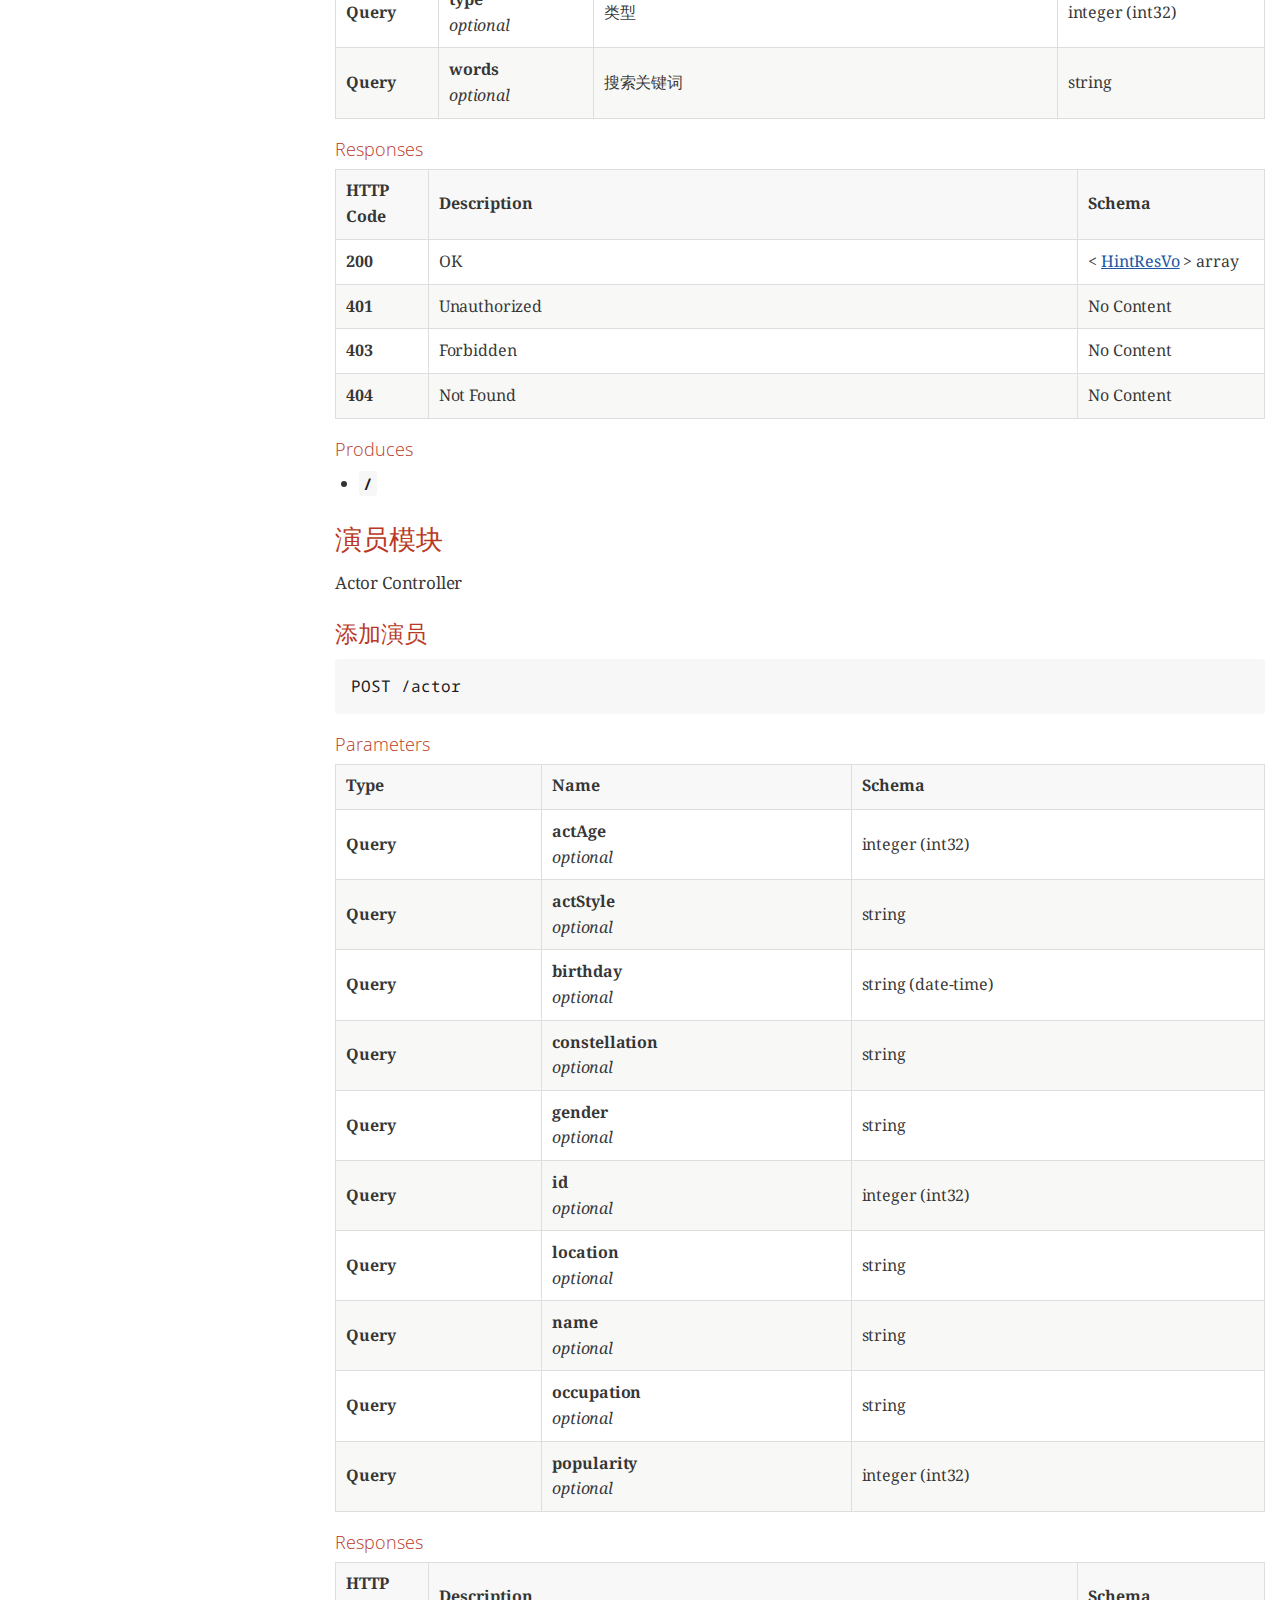
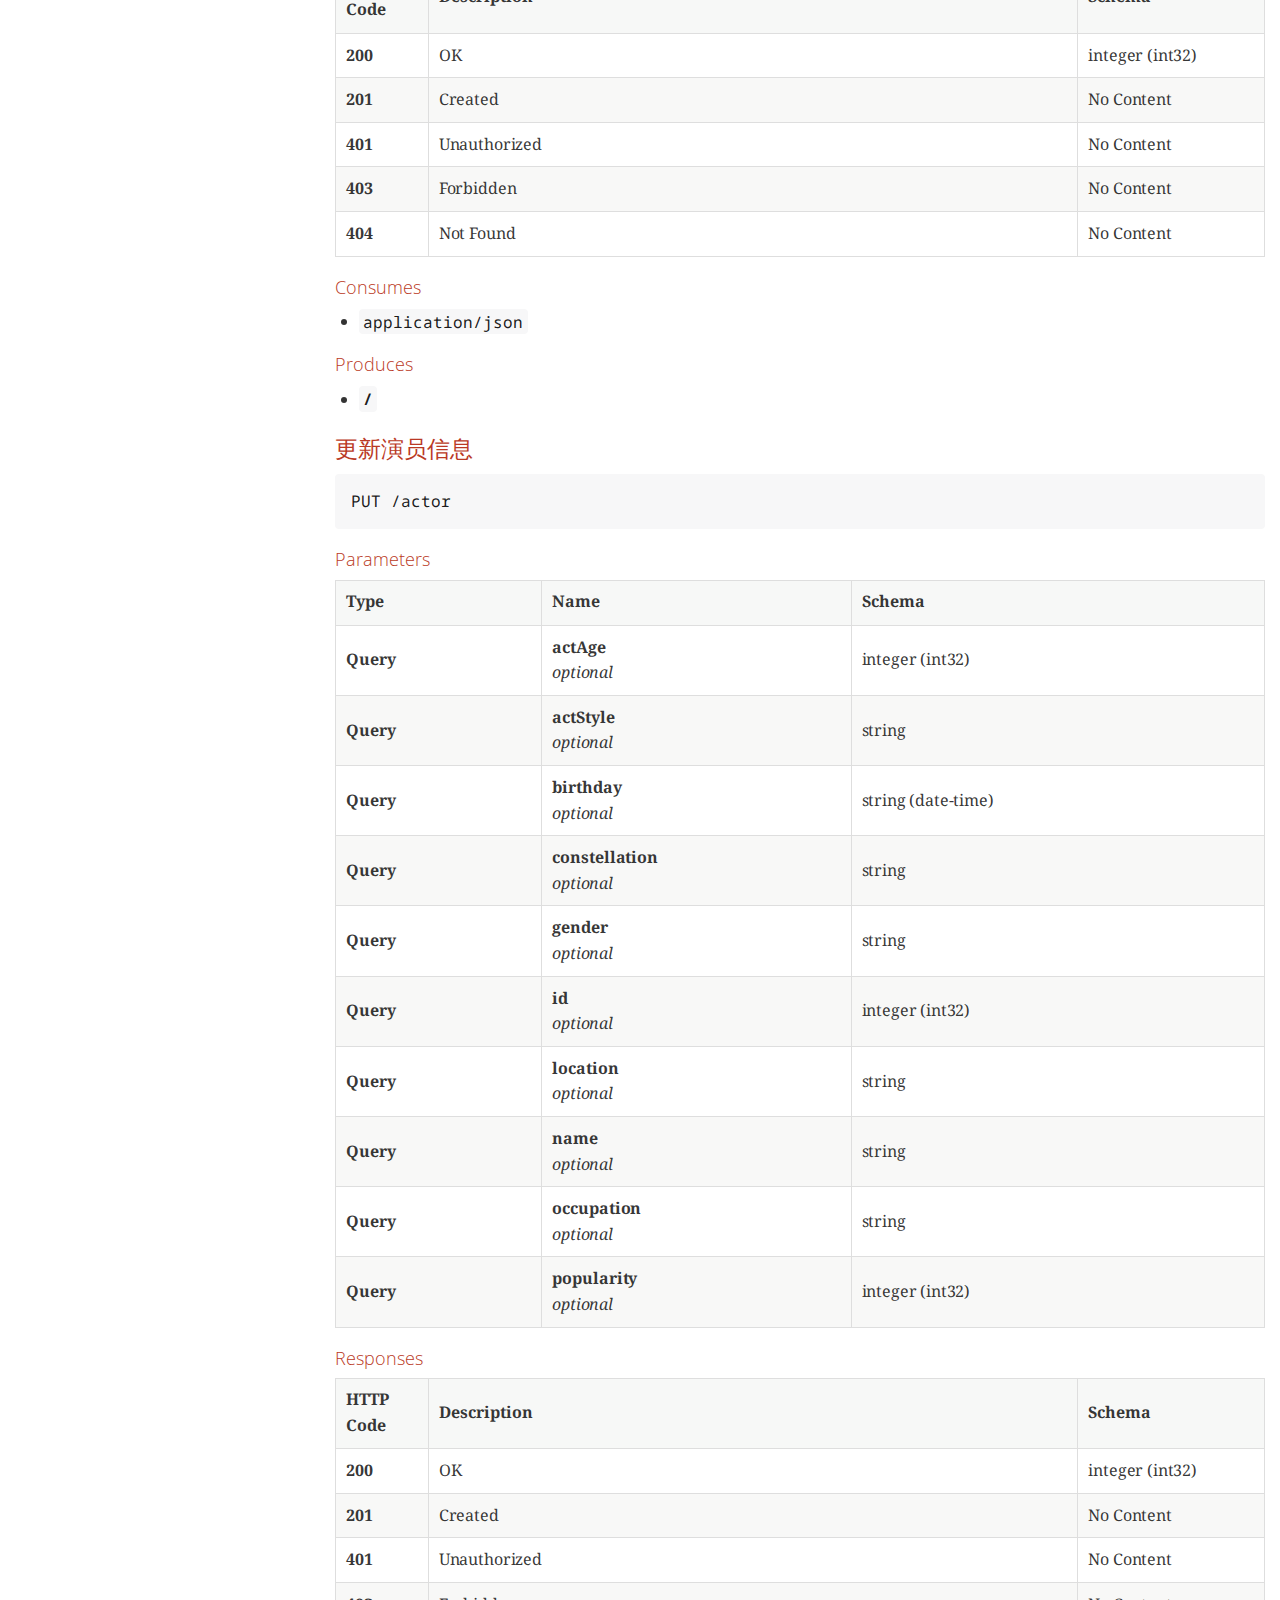
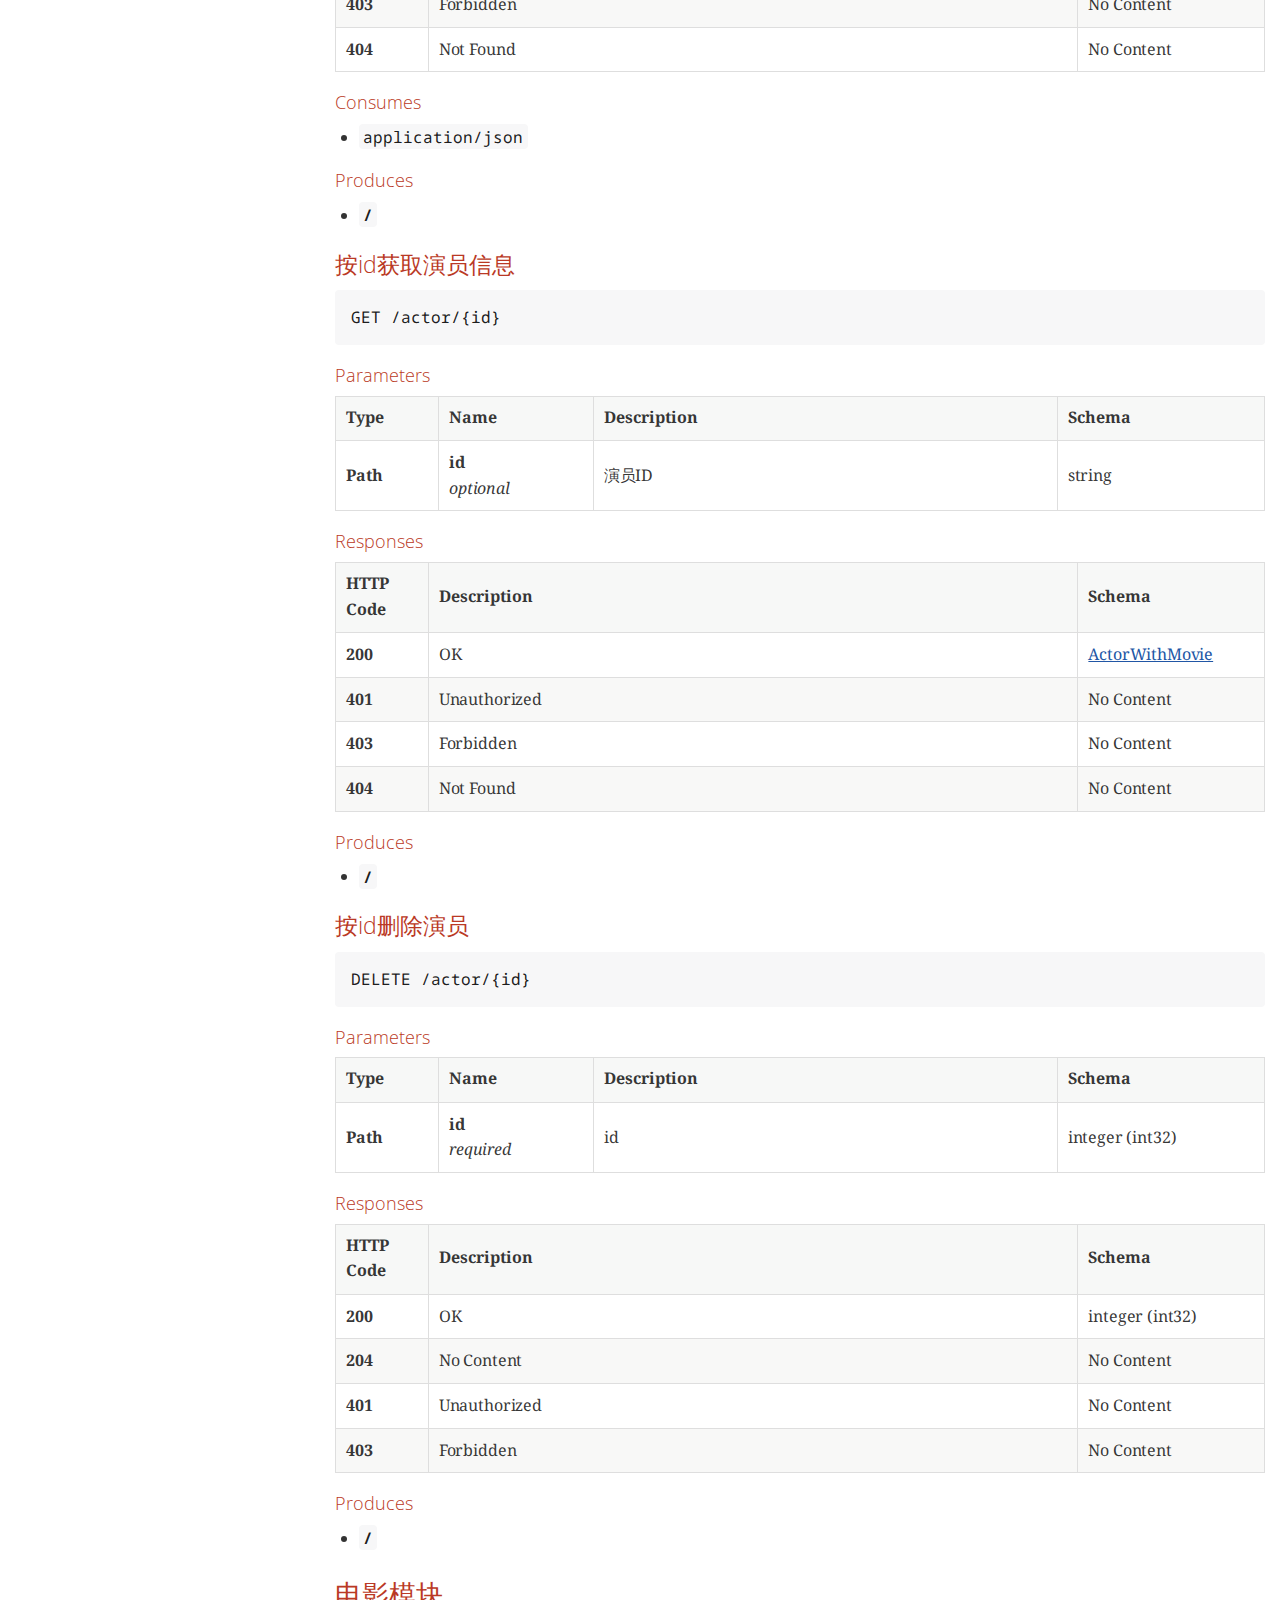
==== commit db7bb577: "修复了日期bug" ====
--- a/src/main/doc/api/html/api.html
+++ b/src/main/doc/api/html/api.html
@@ -540,6 +540,15 @@
 </li>
 <li><a href="#_definitions">Definitions</a>
 <ul class="sectlevel2">
+<li><a href="#_actorwithmovie">ActorWithMovie</a></li>
+<li><a href="#_directorwithmovie">DirectorWithMovie</a></li>
+<li><a href="#_hintresvo">HintResVo</a></li>
+<li><a href="#_moviewithpeople">MovieWithPeople</a></li>
+<li><a href="#_scenaristwithmovie">ScenaristWithMovie</a></li>
+<li><a href="#_simpleactor">SimpleActor</a></li>
+<li><a href="#_simpledirector">SimpleDirector</a></li>
+<li><a href="#_simplemovie">SimpleMovie</a></li>
+<li><a href="#_simplescenarist">SimpleScenarist</a></li>
 <li><a href="#_1f6f0c34b2165f7c7215e9de58dc0ced">导演列表返回参数</a></li>
 <li><a href="#_bc675cf2eacbf213929dab0ab26f4f0d">导演实体</a></li>
 <li><a href="#_671037054159828ebe23bc7d64ca4459">演员列表返回参数</a></li>
@@ -606,36 +615,69 @@
 <p>Director Controller</p>
 </div>
 <div class="sect3">
-<h4 id="_getdirectorusingget">按id获取导演信息</h4>
+<h4 id="_insertdirectorusingpost">添加导演</h4>
 <div class="literalblock">
 <div class="content">
-<pre>GET /director/{id}</pre>
+<pre>POST /director</pre>
 </div>
 </div>
 <div class="sect4">
 <h5 id="_parameters">Parameters</h5>
 <table class="tableblock frame-all grid-all spread">
 <colgroup>
-<col style="width: 11.1111%;">
-<col style="width: 16.6666%;">
-<col style="width: 50%;">
-<col style="width: 22.2223%;">
+<col style="width: 22.2222%;">
+<col style="width: 33.3333%;">
+<col style="width: 44.4445%;">
 </colgroup>
 <thead>
 <tr>
 <th class="tableblock halign-left valign-middle">Type</th>
 <th class="tableblock halign-left valign-middle">Name</th>
-<th class="tableblock halign-left valign-middle">Description</th>
-<th class="tableblock halign-left valign-middle">Schema</th>
-</tr>
-</thead>
-<tbody>
-<tr>
-<td class="tableblock halign-left valign-middle"><p class="tableblock"><strong>Path</strong></p></td>
+<th class="tableblock halign-left valign-middle">Schema</th>
+</tr>
+</thead>
+<tbody>
+<tr>
+<td class="tableblock halign-left valign-middle"><p class="tableblock"><strong>Query</strong></p></td>
+<td class="tableblock halign-left valign-middle"><p class="tableblock"><strong>birthday</strong><br>
+<em>optional</em></p></td>
+<td class="tableblock halign-left valign-middle"><p class="tableblock">string (date-time)</p></td>
+</tr>
+<tr>
+<td class="tableblock halign-left valign-middle"><p class="tableblock"><strong>Query</strong></p></td>
+<td class="tableblock halign-left valign-middle"><p class="tableblock"><strong>constellation</strong><br>
+<em>optional</em></p></td>
+<td class="tableblock halign-left valign-middle"><p class="tableblock">string</p></td>
+</tr>
+<tr>
+<td class="tableblock halign-left valign-middle"><p class="tableblock"><strong>Query</strong></p></td>
+<td class="tableblock halign-left valign-middle"><p class="tableblock"><strong>gender</strong><br>
+<em>optional</em></p></td>
+<td class="tableblock halign-left valign-middle"><p class="tableblock">string</p></td>
+</tr>
+<tr>
+<td class="tableblock halign-left valign-middle"><p class="tableblock"><strong>Query</strong></p></td>
 <td class="tableblock halign-left valign-middle"><p class="tableblock"><strong>id</strong><br>
-<em>required</em></p></td>
-<td class="tableblock halign-left valign-middle"><p class="tableblock">id</p></td>
-<td class="tableblock halign-left valign-middle"><p class="tableblock">integer (int32)</p></td>
+<em>optional</em></p></td>
+<td class="tableblock halign-left valign-middle"><p class="tableblock">integer (int32)</p></td>
+</tr>
+<tr>
+<td class="tableblock halign-left valign-middle"><p class="tableblock"><strong>Query</strong></p></td>
+<td class="tableblock halign-left valign-middle"><p class="tableblock"><strong>location</strong><br>
+<em>optional</em></p></td>
+<td class="tableblock halign-left valign-middle"><p class="tableblock">string</p></td>
+</tr>
+<tr>
+<td class="tableblock halign-left valign-middle"><p class="tableblock"><strong>Query</strong></p></td>
+<td class="tableblock halign-left valign-middle"><p class="tableblock"><strong>name</strong><br>
+<em>optional</em></p></td>
+<td class="tableblock halign-left valign-middle"><p class="tableblock">string</p></td>
+</tr>
+<tr>
+<td class="tableblock halign-left valign-middle"><p class="tableblock"><strong>Query</strong></p></td>
+<td class="tableblock halign-left valign-middle"><p class="tableblock"><strong>occupation</strong><br>
+<em>optional</em></p></td>
+<td class="tableblock halign-left valign-middle"><p class="tableblock">string</p></td>
 </tr>
 </tbody>
 </table>
@@ -659,7 +701,12 @@
 <tr>
 <td class="tableblock halign-left valign-middle"><p class="tableblock"><strong>200</strong></p></td>
 <td class="tableblock halign-left valign-middle"><p class="tableblock">OK</p></td>
-<td class="tableblock halign-left valign-middle"><p class="tableblock"><a href="#_bc675cf2eacbf213929dab0ab26f4f0d">导演实体</a></p></td>
+<td class="tableblock halign-left valign-middle"><p class="tableblock">integer (int32)</p></td>
+</tr>
+<tr>
+<td class="tableblock halign-left valign-middle"><p class="tableblock"><strong>201</strong></p></td>
+<td class="tableblock halign-left valign-middle"><p class="tableblock">Created</p></td>
+<td class="tableblock halign-left valign-middle"><p class="tableblock">No Content</p></td>
 </tr>
 <tr>
 <td class="tableblock halign-left valign-middle"><p class="tableblock"><strong>401</strong></p></td>
@@ -678,6 +725,16 @@
 </tr>
 </tbody>
 </table>
+</div>
+<div class="sect4">
+<h5 id="_consumes">Consumes</h5>
+<div class="ulist">
+<ul>
+<li>
+<p><code>application/json</code></p>
+</li>
+</ul>
+</div>
 </div>
 <div class="sect4">
 <h5 id="_produces">Produces</h5>
@@ -690,56 +747,69 @@
 </div>
 </div>
 </div>
-</div>
-<div class="sect2">
-<h3 id="_c40024e558be3335c126d476de1f66fb">搜索模块</h3>
-<div class="paragraph">
-<p>Search Controller</p>
-</div>
 <div class="sect3">
-<h4 id="_gettypeandwordsusingget">搜索转发</h4>
+<h4 id="_updatedirectorusingput">更新导演信息</h4>
 <div class="literalblock">
 <div class="content">
-<pre>GET /search/</pre>
+<pre>PUT /director</pre>
 </div>
 </div>
 <div class="sect4">
 <h5 id="_parameters_2">Parameters</h5>
 <table class="tableblock frame-all grid-all spread">
 <colgroup>
-<col style="width: 11.1111%;">
-<col style="width: 16.6666%;">
-<col style="width: 50%;">
-<col style="width: 22.2223%;">
+<col style="width: 22.2222%;">
+<col style="width: 33.3333%;">
+<col style="width: 44.4445%;">
 </colgroup>
 <thead>
 <tr>
 <th class="tableblock halign-left valign-middle">Type</th>
 <th class="tableblock halign-left valign-middle">Name</th>
-<th class="tableblock halign-left valign-middle">Description</th>
-<th class="tableblock halign-left valign-middle">Schema</th>
-</tr>
-</thead>
-<tbody>
-<tr>
-<td class="tableblock halign-left valign-middle"><p class="tableblock"><strong>Query</strong></p></td>
-<td class="tableblock halign-left valign-middle"><p class="tableblock"><strong>page</strong><br>
-<em>optional</em></p></td>
-<td class="tableblock halign-left valign-middle"><p class="tableblock">搜索页数</p></td>
-<td class="tableblock halign-left valign-middle"><p class="tableblock">string</p></td>
-</tr>
-<tr>
-<td class="tableblock halign-left valign-middle"><p class="tableblock"><strong>Query</strong></p></td>
-<td class="tableblock halign-left valign-middle"><p class="tableblock"><strong>type</strong><br>
-<em>optional</em></p></td>
-<td class="tableblock halign-left valign-middle"><p class="tableblock">类型</p></td>
-<td class="tableblock halign-left valign-middle"><p class="tableblock">integer (int32)</p></td>
-</tr>
-<tr>
-<td class="tableblock halign-left valign-middle"><p class="tableblock"><strong>Query</strong></p></td>
-<td class="tableblock halign-left valign-middle"><p class="tableblock"><strong>words</strong><br>
-<em>optional</em></p></td>
-<td class="tableblock halign-left valign-middle"><p class="tableblock">搜索关键词</p></td>
+<th class="tableblock halign-left valign-middle">Schema</th>
+</tr>
+</thead>
+<tbody>
+<tr>
+<td class="tableblock halign-left valign-middle"><p class="tableblock"><strong>Query</strong></p></td>
+<td class="tableblock halign-left valign-middle"><p class="tableblock"><strong>birthday</strong><br>
+<em>optional</em></p></td>
+<td class="tableblock halign-left valign-middle"><p class="tableblock">string (date-time)</p></td>
+</tr>
+<tr>
+<td class="tableblock halign-left valign-middle"><p class="tableblock"><strong>Query</strong></p></td>
+<td class="tableblock halign-left valign-middle"><p class="tableblock"><strong>constellation</strong><br>
+<em>optional</em></p></td>
+<td class="tableblock halign-left valign-middle"><p class="tableblock">string</p></td>
+</tr>
+<tr>
+<td class="tableblock halign-left valign-middle"><p class="tableblock"><strong>Query</strong></p></td>
+<td class="tableblock halign-left valign-middle"><p class="tableblock"><strong>gender</strong><br>
+<em>optional</em></p></td>
+<td class="tableblock halign-left valign-middle"><p class="tableblock">string</p></td>
+</tr>
+<tr>
+<td class="tableblock halign-left valign-middle"><p class="tableblock"><strong>Query</strong></p></td>
+<td class="tableblock halign-left valign-middle"><p class="tableblock"><strong>id</strong><br>
+<em>optional</em></p></td>
+<td class="tableblock halign-left valign-middle"><p class="tableblock">integer (int32)</p></td>
+</tr>
+<tr>
+<td class="tableblock halign-left valign-middle"><p class="tableblock"><strong>Query</strong></p></td>
+<td class="tableblock halign-left valign-middle"><p class="tableblock"><strong>location</strong><br>
+<em>optional</em></p></td>
+<td class="tableblock halign-left valign-middle"><p class="tableblock">string</p></td>
+</tr>
+<tr>
+<td class="tableblock halign-left valign-middle"><p class="tableblock"><strong>Query</strong></p></td>
+<td class="tableblock halign-left valign-middle"><p class="tableblock"><strong>name</strong><br>
+<em>optional</em></p></td>
+<td class="tableblock halign-left valign-middle"><p class="tableblock">string</p></td>
+</tr>
+<tr>
+<td class="tableblock halign-left valign-middle"><p class="tableblock"><strong>Query</strong></p></td>
+<td class="tableblock halign-left valign-middle"><p class="tableblock"><strong>occupation</strong><br>
+<em>optional</em></p></td>
 <td class="tableblock halign-left valign-middle"><p class="tableblock">string</p></td>
 </tr>
 </tbody>
@@ -764,7 +834,12 @@
 <tr>
 <td class="tableblock halign-left valign-middle"><p class="tableblock"><strong>200</strong></p></td>
 <td class="tableblock halign-left valign-middle"><p class="tableblock">OK</p></td>
-<td class="tableblock halign-left valign-middle"><p class="tableblock">string</p></td>
+<td class="tableblock halign-left valign-middle"><p class="tableblock">integer (int32)</p></td>
+</tr>
+<tr>
+<td class="tableblock halign-left valign-middle"><p class="tableblock"><strong>201</strong></p></td>
+<td class="tableblock halign-left valign-middle"><p class="tableblock">Created</p></td>
+<td class="tableblock halign-left valign-middle"><p class="tableblock">No Content</p></td>
 </tr>
 <tr>
 <td class="tableblock halign-left valign-middle"><p class="tableblock"><strong>401</strong></p></td>
@@ -783,6 +858,16 @@
 </tr>
 </tbody>
 </table>
+</div>
+<div class="sect4">
+<h5 id="_consumes_2">Consumes</h5>
+<div class="ulist">
+<ul>
+<li>
+<p><code>application/json</code></p>
+</li>
+</ul>
+</div>
 </div>
 <div class="sect4">
 <h5 id="_produces_2">Produces</h5>
@@ -796,10 +881,10 @@
 </div>
 </div>
 <div class="sect3">
-<h4 id="_getactorsusingget">返回演员搜索结果</h4>
+<h4 id="_getdirectorusingget">按id获取导演信息</h4>
 <div class="literalblock">
 <div class="content">
-<pre>GET /search/actors</pre>
+<pre>GET /director/{id}</pre>
 </div>
 </div>
 <div class="sect4">
@@ -821,25 +906,11 @@
 </thead>
 <tbody>
 <tr>
-<td class="tableblock halign-left valign-middle"><p class="tableblock"><strong>Query</strong></p></td>
-<td class="tableblock halign-left valign-middle"><p class="tableblock"><strong>page</strong><br>
-<em>optional</em></p></td>
-<td class="tableblock halign-left valign-middle"><p class="tableblock">搜索页数</p></td>
-<td class="tableblock halign-left valign-middle"><p class="tableblock">string</p></td>
-</tr>
-<tr>
-<td class="tableblock halign-left valign-middle"><p class="tableblock"><strong>Query</strong></p></td>
-<td class="tableblock halign-left valign-middle"><p class="tableblock"><strong>type</strong><br>
-<em>optional</em></p></td>
-<td class="tableblock halign-left valign-middle"><p class="tableblock">类型</p></td>
-<td class="tableblock halign-left valign-middle"><p class="tableblock">integer (int32)</p></td>
-</tr>
-<tr>
-<td class="tableblock halign-left valign-middle"><p class="tableblock"><strong>Query</strong></p></td>
-<td class="tableblock halign-left valign-middle"><p class="tableblock"><strong>words</strong><br>
-<em>optional</em></p></td>
-<td class="tableblock halign-left valign-middle"><p class="tableblock">搜索关键词</p></td>
-<td class="tableblock halign-left valign-middle"><p class="tableblock">string</p></td>
+<td class="tableblock halign-left valign-middle"><p class="tableblock"><strong>Path</strong></p></td>
+<td class="tableblock halign-left valign-middle"><p class="tableblock"><strong>id</strong><br>
+<em>required</em></p></td>
+<td class="tableblock halign-left valign-middle"><p class="tableblock">id</p></td>
+<td class="tableblock halign-left valign-middle"><p class="tableblock">integer (int32)</p></td>
 </tr>
 </tbody>
 </table>
@@ -863,7 +934,7 @@
 <tr>
 <td class="tableblock halign-left valign-middle"><p class="tableblock"><strong>200</strong></p></td>
 <td class="tableblock halign-left valign-middle"><p class="tableblock">OK</p></td>
-<td class="tableblock halign-left valign-middle"><p class="tableblock"><a href="#_671037054159828ebe23bc7d64ca4459">演员列表返回参数</a></p></td>
+<td class="tableblock halign-left valign-middle"><p class="tableblock"><a href="#_directorwithmovie">DirectorWithMovie</a></p></td>
 </tr>
 <tr>
 <td class="tableblock halign-left valign-middle"><p class="tableblock"><strong>401</strong></p></td>
@@ -895,10 +966,10 @@
 </div>
 </div>
 <div class="sect3">
-<h4 id="_getdirectorsusingget">返回导演搜索结果</h4>
+<h4 id="_deldirectorusingdelete">按id删除导演</h4>
 <div class="literalblock">
 <div class="content">
-<pre>GET /search/directors</pre>
+<pre>DELETE /director/{id}</pre>
 </div>
 </div>
 <div class="sect4">
@@ -920,25 +991,11 @@
 </thead>
 <tbody>
 <tr>
-<td class="tableblock halign-left valign-middle"><p class="tableblock"><strong>Query</strong></p></td>
-<td class="tableblock halign-left valign-middle"><p class="tableblock"><strong>page</strong><br>
-<em>optional</em></p></td>
-<td class="tableblock halign-left valign-middle"><p class="tableblock">搜索页数</p></td>
-<td class="tableblock halign-left valign-middle"><p class="tableblock">string</p></td>
-</tr>
-<tr>
-<td class="tableblock halign-left valign-middle"><p class="tableblock"><strong>Query</strong></p></td>
-<td class="tableblock halign-left valign-middle"><p class="tableblock"><strong>type</strong><br>
-<em>optional</em></p></td>
-<td class="tableblock halign-left valign-middle"><p class="tableblock">类型</p></td>
-<td class="tableblock halign-left valign-middle"><p class="tableblock">integer (int32)</p></td>
-</tr>
-<tr>
-<td class="tableblock halign-left valign-middle"><p class="tableblock"><strong>Query</strong></p></td>
-<td class="tableblock halign-left valign-middle"><p class="tableblock"><strong>words</strong><br>
-<em>optional</em></p></td>
-<td class="tableblock halign-left valign-middle"><p class="tableblock">搜索关键词</p></td>
-<td class="tableblock halign-left valign-middle"><p class="tableblock">string</p></td>
+<td class="tableblock halign-left valign-middle"><p class="tableblock"><strong>Path</strong></p></td>
+<td class="tableblock halign-left valign-middle"><p class="tableblock"><strong>id</strong><br>
+<em>required</em></p></td>
+<td class="tableblock halign-left valign-middle"><p class="tableblock">id</p></td>
+<td class="tableblock halign-left valign-middle"><p class="tableblock">integer (int32)</p></td>
 </tr>
 </tbody>
 </table>
@@ -962,7 +1019,12 @@
 <tr>
 <td class="tableblock halign-left valign-middle"><p class="tableblock"><strong>200</strong></p></td>
 <td class="tableblock halign-left valign-middle"><p class="tableblock">OK</p></td>
-<td class="tableblock halign-left valign-middle"><p class="tableblock"><a href="#_1f6f0c34b2165f7c7215e9de58dc0ced">导演列表返回参数</a></p></td>
+<td class="tableblock halign-left valign-middle"><p class="tableblock">integer (int32)</p></td>
+</tr>
+<tr>
+<td class="tableblock halign-left valign-middle"><p class="tableblock"><strong>204</strong></p></td>
+<td class="tableblock halign-left valign-middle"><p class="tableblock">No Content</p></td>
+<td class="tableblock halign-left valign-middle"><p class="tableblock">No Content</p></td>
 </tr>
 <tr>
 <td class="tableblock halign-left valign-middle"><p class="tableblock"><strong>401</strong></p></td>
@@ -972,11 +1034,6 @@
 <tr>
 <td class="tableblock halign-left valign-middle"><p class="tableblock"><strong>403</strong></p></td>
 <td class="tableblock halign-left valign-middle"><p class="tableblock">Forbidden</p></td>
-<td class="tableblock halign-left valign-middle"><p class="tableblock">No Content</p></td>
-</tr>
-<tr>
-<td class="tableblock halign-left valign-middle"><p class="tableblock"><strong>404</strong></p></td>
-<td class="tableblock halign-left valign-middle"><p class="tableblock">Not Found</p></td>
 <td class="tableblock halign-left valign-middle"><p class="tableblock">No Content</p></td>
 </tr>
 </tbody>
@@ -993,11 +1050,17 @@
 </div>
 </div>
 </div>
+</div>
+<div class="sect2">
+<h3 id="_c40024e558be3335c126d476de1f66fb">搜索模块</h3>
+<div class="paragraph">
+<p>Search Controller</p>
+</div>
 <div class="sect3">
-<h4 id="_getmoviesusingget">返回电影搜索结果</h4>
+<h4 id="_gettypeandwordsusingget">搜索转发</h4>
 <div class="literalblock">
 <div class="content">
-<pre>GET /search/movies</pre>
+<pre>GET /search/</pre>
 </div>
 </div>
 <div class="sect4">
@@ -1061,7 +1124,7 @@
 <tr>
 <td class="tableblock halign-left valign-middle"><p class="tableblock"><strong>200</strong></p></td>
 <td class="tableblock halign-left valign-middle"><p class="tableblock">OK</p></td>
-<td class="tableblock halign-left valign-middle"><p class="tableblock"><a href="#_ccdecb5611a33f764e60c47a73067d02">电影列表返回参数</a></p></td>
+<td class="tableblock halign-left valign-middle"><p class="tableblock">string</p></td>
 </tr>
 <tr>
 <td class="tableblock halign-left valign-middle"><p class="tableblock"><strong>401</strong></p></td>
@@ -1093,10 +1156,10 @@
 </div>
 </div>
 <div class="sect3">
-<h4 id="_getscenaristsusingget">返回编剧搜索结果</h4>
+<h4 id="_getactorsusingget">返回演员搜索结果</h4>
 <div class="literalblock">
 <div class="content">
-<pre>GET /search/scenarists</pre>
+<pre>GET /search/actors</pre>
 </div>
 </div>
 <div class="sect4">
@@ -1160,7 +1223,7 @@
 <tr>
 <td class="tableblock halign-left valign-middle"><p class="tableblock"><strong>200</strong></p></td>
 <td class="tableblock halign-left valign-middle"><p class="tableblock">OK</p></td>
-<td class="tableblock halign-left valign-middle"><p class="tableblock"><a href="#_d532ff37c2ede24f6cfcda00a821a620">编剧列表返回参数</a></p></td>
+<td class="tableblock halign-left valign-middle"><p class="tableblock"><a href="#_671037054159828ebe23bc7d64ca4459">演员列表返回参数</a></p></td>
 </tr>
 <tr>
 <td class="tableblock halign-left valign-middle"><p class="tableblock"><strong>401</strong></p></td>
@@ -1191,17 +1254,11 @@
 </div>
 </div>
 </div>
-</div>
-<div class="sect2">
-<h3 id="_b4d28ca6b6f8cce03fb4c8ded0fd39b5">演员模块</h3>
-<div class="paragraph">
-<p>Actor Controller</p>
-</div>
 <div class="sect3">
-<h4 id="_getactorusingget">按id获取导演信息</h4>
+<h4 id="_getactorsnameusingget">返回演员名提示</h4>
 <div class="literalblock">
 <div class="content">
-<pre>GET /actor/{id}</pre>
+<pre>GET /search/actors/name</pre>
 </div>
 </div>
 <div class="sect4">
@@ -1223,11 +1280,18 @@
 </thead>
 <tbody>
 <tr>
-<td class="tableblock halign-left valign-middle"><p class="tableblock"><strong>Path</strong></p></td>
-<td class="tableblock halign-left valign-middle"><p class="tableblock"><strong>id</strong><br>
-<em>required</em></p></td>
-<td class="tableblock halign-left valign-middle"><p class="tableblock">id</p></td>
-<td class="tableblock halign-left valign-middle"><p class="tableblock">integer (int32)</p></td>
+<td class="tableblock halign-left valign-middle"><p class="tableblock"><strong>Query</strong></p></td>
+<td class="tableblock halign-left valign-middle"><p class="tableblock"><strong>type</strong><br>
+<em>optional</em></p></td>
+<td class="tableblock halign-left valign-middle"><p class="tableblock">类型</p></td>
+<td class="tableblock halign-left valign-middle"><p class="tableblock">integer (int32)</p></td>
+</tr>
+<tr>
+<td class="tableblock halign-left valign-middle"><p class="tableblock"><strong>Query</strong></p></td>
+<td class="tableblock halign-left valign-middle"><p class="tableblock"><strong>words</strong><br>
+<em>optional</em></p></td>
+<td class="tableblock halign-left valign-middle"><p class="tableblock">搜索关键词</p></td>
+<td class="tableblock halign-left valign-middle"><p class="tableblock">string</p></td>
 </tr>
 </tbody>
 </table>
@@ -1251,7 +1315,7 @@
 <tr>
 <td class="tableblock halign-left valign-middle"><p class="tableblock"><strong>200</strong></p></td>
 <td class="tableblock halign-left valign-middle"><p class="tableblock">OK</p></td>
-<td class="tableblock halign-left valign-middle"><p class="tableblock"><a href="#_d846822e36bc0d6556e348f882293271">演员实体</a></p></td>
+<td class="tableblock halign-left valign-middle"><p class="tableblock">&lt; <a href="#_hintresvo">HintResVo</a> &gt; array</p></td>
 </tr>
 <tr>
 <td class="tableblock halign-left valign-middle"><p class="tableblock"><strong>401</strong></p></td>
@@ -1282,17 +1346,11 @@
 </div>
 </div>
 </div>
-</div>
-<div class="sect2">
-<h3 id="_12cb463d51afa4209559789502453af6">电影模块</h3>
-<div class="paragraph">
-<p>Movie Controller</p>
-</div>
 <div class="sect3">
-<h4 id="_getmovieusingget">按id获取电影信息</h4>
+<h4 id="_getdirectorsusingget">返回导演搜索结果</h4>
 <div class="literalblock">
 <div class="content">
-<pre>GET /movie/{id}</pre>
+<pre>GET /search/directors</pre>
 </div>
 </div>
 <div class="sect4">
@@ -1314,10 +1372,24 @@
 </thead>
 <tbody>
 <tr>
-<td class="tableblock halign-left valign-middle"><p class="tableblock"><strong>Path</strong></p></td>
-<td class="tableblock halign-left valign-middle"><p class="tableblock"><strong>id</strong><br>
-<em>optional</em></p></td>
-<td class="tableblock halign-left valign-middle"><p class="tableblock">电影ID</p></td>
+<td class="tableblock halign-left valign-middle"><p class="tableblock"><strong>Query</strong></p></td>
+<td class="tableblock halign-left valign-middle"><p class="tableblock"><strong>page</strong><br>
+<em>optional</em></p></td>
+<td class="tableblock halign-left valign-middle"><p class="tableblock">搜索页数</p></td>
+<td class="tableblock halign-left valign-middle"><p class="tableblock">string</p></td>
+</tr>
+<tr>
+<td class="tableblock halign-left valign-middle"><p class="tableblock"><strong>Query</strong></p></td>
+<td class="tableblock halign-left valign-middle"><p class="tableblock"><strong>type</strong><br>
+<em>optional</em></p></td>
+<td class="tableblock halign-left valign-middle"><p class="tableblock">类型</p></td>
+<td class="tableblock halign-left valign-middle"><p class="tableblock">integer (int32)</p></td>
+</tr>
+<tr>
+<td class="tableblock halign-left valign-middle"><p class="tableblock"><strong>Query</strong></p></td>
+<td class="tableblock halign-left valign-middle"><p class="tableblock"><strong>words</strong><br>
+<em>optional</em></p></td>
+<td class="tableblock halign-left valign-middle"><p class="tableblock">搜索关键词</p></td>
 <td class="tableblock halign-left valign-middle"><p class="tableblock">string</p></td>
 </tr>
 </tbody>
@@ -1342,7 +1414,7 @@
 <tr>
 <td class="tableblock halign-left valign-middle"><p class="tableblock"><strong>200</strong></p></td>
 <td class="tableblock halign-left valign-middle"><p class="tableblock">OK</p></td>
-<td class="tableblock halign-left valign-middle"><p class="tableblock"><a href="#_b22074a99a461072432c9de30dd80bf5">电影实体</a></p></td>
+<td class="tableblock halign-left valign-middle"><p class="tableblock"><a href="#_1f6f0c34b2165f7c7215e9de58dc0ced">导演列表返回参数</a></p></td>
 </tr>
 <tr>
 <td class="tableblock halign-left valign-middle"><p class="tableblock"><strong>401</strong></p></td>
@@ -1373,17 +1445,11 @@
 </div>
 </div>
 </div>
-</div>
-<div class="sect2">
-<h3 id="_d36c5bfac8427c494568f4ed7115f16a">编剧模块</h3>
-<div class="paragraph">
-<p>Scenarist Controller</p>
-</div>
 <div class="sect3">
-<h4 id="_getscenaristusingget">按id获取编剧信息</h4>
+<h4 id="_getdirectorsnameusingget">返回导演名提示</h4>
 <div class="literalblock">
 <div class="content">
-<pre>GET /scenarist/{id}</pre>
+<pre>GET /search/directors/name</pre>
 </div>
 </div>
 <div class="sect4">
@@ -1405,11 +1471,18 @@
 </thead>
 <tbody>
 <tr>
-<td class="tableblock halign-left valign-middle"><p class="tableblock"><strong>Path</strong></p></td>
-<td class="tableblock halign-left valign-middle"><p class="tableblock"><strong>id</strong><br>
-<em>required</em></p></td>
-<td class="tableblock halign-left valign-middle"><p class="tableblock">id</p></td>
-<td class="tableblock halign-left valign-middle"><p class="tableblock">integer (int32)</p></td>
+<td class="tableblock halign-left valign-middle"><p class="tableblock"><strong>Query</strong></p></td>
+<td class="tableblock halign-left valign-middle"><p class="tableblock"><strong>type</strong><br>
+<em>optional</em></p></td>
+<td class="tableblock halign-left valign-middle"><p class="tableblock">类型</p></td>
+<td class="tableblock halign-left valign-middle"><p class="tableblock">integer (int32)</p></td>
+</tr>
+<tr>
+<td class="tableblock halign-left valign-middle"><p class="tableblock"><strong>Query</strong></p></td>
+<td class="tableblock halign-left valign-middle"><p class="tableblock"><strong>words</strong><br>
+<em>optional</em></p></td>
+<td class="tableblock halign-left valign-middle"><p class="tableblock">搜索关键词</p></td>
+<td class="tableblock halign-left valign-middle"><p class="tableblock">string</p></td>
 </tr>
 </tbody>
 </table>
@@ -1433,7 +1506,7 @@
 <tr>
 <td class="tableblock halign-left valign-middle"><p class="tableblock"><strong>200</strong></p></td>
 <td class="tableblock halign-left valign-middle"><p class="tableblock">OK</p></td>
-<td class="tableblock halign-left valign-middle"><p class="tableblock"><a href="#_b48c6f2d26957a71f57ce7373e3ad4b9">编剧实体</a></p></td>
+<td class="tableblock halign-left valign-middle"><p class="tableblock">&lt; <a href="#_hintresvo">HintResVo</a> &gt; array</p></td>
 </tr>
 <tr>
 <td class="tableblock halign-left valign-middle"><p class="tableblock"><strong>401</strong></p></td>
@@ -1464,6 +1537,1858 @@
 </div>
 </div>
 </div>
+<div class="sect3">
+<h4 id="_getmoviesusingget">返回电影搜索结果</h4>
+<div class="literalblock">
+<div class="content">
+<pre>GET /search/movies</pre>
+</div>
+</div>
+<div class="sect4">
+<h5 id="_parameters_10">Parameters</h5>
+<table class="tableblock frame-all grid-all spread">
+<colgroup>
+<col style="width: 11.1111%;">
+<col style="width: 16.6666%;">
+<col style="width: 50%;">
+<col style="width: 22.2223%;">
+</colgroup>
+<thead>
+<tr>
+<th class="tableblock halign-left valign-middle">Type</th>
+<th class="tableblock halign-left valign-middle">Name</th>
+<th class="tableblock halign-left valign-middle">Description</th>
+<th class="tableblock halign-left valign-middle">Schema</th>
+</tr>
+</thead>
+<tbody>
+<tr>
+<td class="tableblock halign-left valign-middle"><p class="tableblock"><strong>Query</strong></p></td>
+<td class="tableblock halign-left valign-middle"><p class="tableblock"><strong>page</strong><br>
+<em>optional</em></p></td>
+<td class="tableblock halign-left valign-middle"><p class="tableblock">搜索页数</p></td>
+<td class="tableblock halign-left valign-middle"><p class="tableblock">string</p></td>
+</tr>
+<tr>
+<td class="tableblock halign-left valign-middle"><p class="tableblock"><strong>Query</strong></p></td>
+<td class="tableblock halign-left valign-middle"><p class="tableblock"><strong>type</strong><br>
+<em>optional</em></p></td>
+<td class="tableblock halign-left valign-middle"><p class="tableblock">类型</p></td>
+<td class="tableblock halign-left valign-middle"><p class="tableblock">integer (int32)</p></td>
+</tr>
+<tr>
+<td class="tableblock halign-left valign-middle"><p class="tableblock"><strong>Query</strong></p></td>
+<td class="tableblock halign-left valign-middle"><p class="tableblock"><strong>words</strong><br>
+<em>optional</em></p></td>
+<td class="tableblock halign-left valign-middle"><p class="tableblock">搜索关键词</p></td>
+<td class="tableblock halign-left valign-middle"><p class="tableblock">string</p></td>
+</tr>
+</tbody>
+</table>
+</div>
+<div class="sect4">
+<h5 id="_responses_10">Responses</h5>
+<table class="tableblock frame-all grid-all spread">
+<colgroup>
+<col style="width: 10%;">
+<col style="width: 70%;">
+<col style="width: 20%;">
+</colgroup>
+<thead>
+<tr>
+<th class="tableblock halign-left valign-middle">HTTP Code</th>
+<th class="tableblock halign-left valign-middle">Description</th>
+<th class="tableblock halign-left valign-middle">Schema</th>
+</tr>
+</thead>
+<tbody>
+<tr>
+<td class="tableblock halign-left valign-middle"><p class="tableblock"><strong>200</strong></p></td>
+<td class="tableblock halign-left valign-middle"><p class="tableblock">OK</p></td>
+<td class="tableblock halign-left valign-middle"><p class="tableblock"><a href="#_ccdecb5611a33f764e60c47a73067d02">电影列表返回参数</a></p></td>
+</tr>
+<tr>
+<td class="tableblock halign-left valign-middle"><p class="tableblock"><strong>401</strong></p></td>
+<td class="tableblock halign-left valign-middle"><p class="tableblock">Unauthorized</p></td>
+<td class="tableblock halign-left valign-middle"><p class="tableblock">No Content</p></td>
+</tr>
+<tr>
+<td class="tableblock halign-left valign-middle"><p class="tableblock"><strong>403</strong></p></td>
+<td class="tableblock halign-left valign-middle"><p class="tableblock">Forbidden</p></td>
+<td class="tableblock halign-left valign-middle"><p class="tableblock">No Content</p></td>
+</tr>
+<tr>
+<td class="tableblock halign-left valign-middle"><p class="tableblock"><strong>404</strong></p></td>
+<td class="tableblock halign-left valign-middle"><p class="tableblock">Not Found</p></td>
+<td class="tableblock halign-left valign-middle"><p class="tableblock">No Content</p></td>
+</tr>
+</tbody>
+</table>
+</div>
+<div class="sect4">
+<h5 id="_produces_10">Produces</h5>
+<div class="ulist">
+<ul>
+<li>
+<p><code><strong>/</strong></code></p>
+</li>
+</ul>
+</div>
+</div>
+</div>
+<div class="sect3">
+<h4 id="_getmoviesnameusingget">返回电影名提示</h4>
+<div class="literalblock">
+<div class="content">
+<pre>GET /search/movies/name</pre>
+</div>
+</div>
+<div class="sect4">
+<h5 id="_parameters_11">Parameters</h5>
+<table class="tableblock frame-all grid-all spread">
+<colgroup>
+<col style="width: 11.1111%;">
+<col style="width: 16.6666%;">
+<col style="width: 50%;">
+<col style="width: 22.2223%;">
+</colgroup>
+<thead>
+<tr>
+<th class="tableblock halign-left valign-middle">Type</th>
+<th class="tableblock halign-left valign-middle">Name</th>
+<th class="tableblock halign-left valign-middle">Description</th>
+<th class="tableblock halign-left valign-middle">Schema</th>
+</tr>
+</thead>
+<tbody>
+<tr>
+<td class="tableblock halign-left valign-middle"><p class="tableblock"><strong>Query</strong></p></td>
+<td class="tableblock halign-left valign-middle"><p class="tableblock"><strong>type</strong><br>
+<em>optional</em></p></td>
+<td class="tableblock halign-left valign-middle"><p class="tableblock">类型</p></td>
+<td class="tableblock halign-left valign-middle"><p class="tableblock">integer (int32)</p></td>
+</tr>
+<tr>
+<td class="tableblock halign-left valign-middle"><p class="tableblock"><strong>Query</strong></p></td>
+<td class="tableblock halign-left valign-middle"><p class="tableblock"><strong>words</strong><br>
+<em>optional</em></p></td>
+<td class="tableblock halign-left valign-middle"><p class="tableblock">搜索关键词</p></td>
+<td class="tableblock halign-left valign-middle"><p class="tableblock">string</p></td>
+</tr>
+</tbody>
+</table>
+</div>
+<div class="sect4">
+<h5 id="_responses_11">Responses</h5>
+<table class="tableblock frame-all grid-all spread">
+<colgroup>
+<col style="width: 10%;">
+<col style="width: 70%;">
+<col style="width: 20%;">
+</colgroup>
+<thead>
+<tr>
+<th class="tableblock halign-left valign-middle">HTTP Code</th>
+<th class="tableblock halign-left valign-middle">Description</th>
+<th class="tableblock halign-left valign-middle">Schema</th>
+</tr>
+</thead>
+<tbody>
+<tr>
+<td class="tableblock halign-left valign-middle"><p class="tableblock"><strong>200</strong></p></td>
+<td class="tableblock halign-left valign-middle"><p class="tableblock">OK</p></td>
+<td class="tableblock halign-left valign-middle"><p class="tableblock">&lt; <a href="#_hintresvo">HintResVo</a> &gt; array</p></td>
+</tr>
+<tr>
+<td class="tableblock halign-left valign-middle"><p class="tableblock"><strong>401</strong></p></td>
+<td class="tableblock halign-left valign-middle"><p class="tableblock">Unauthorized</p></td>
+<td class="tableblock halign-left valign-middle"><p class="tableblock">No Content</p></td>
+</tr>
+<tr>
+<td class="tableblock halign-left valign-middle"><p class="tableblock"><strong>403</strong></p></td>
+<td class="tableblock halign-left valign-middle"><p class="tableblock">Forbidden</p></td>
+<td class="tableblock halign-left valign-middle"><p class="tableblock">No Content</p></td>
+</tr>
+<tr>
+<td class="tableblock halign-left valign-middle"><p class="tableblock"><strong>404</strong></p></td>
+<td class="tableblock halign-left valign-middle"><p class="tableblock">Not Found</p></td>
+<td class="tableblock halign-left valign-middle"><p class="tableblock">No Content</p></td>
+</tr>
+</tbody>
+</table>
+</div>
+<div class="sect4">
+<h5 id="_produces_11">Produces</h5>
+<div class="ulist">
+<ul>
+<li>
+<p><code><strong>/</strong></code></p>
+</li>
+</ul>
+</div>
+</div>
+</div>
+<div class="sect3">
+<h4 id="_getscenaristsusingget">返回编剧搜索结果</h4>
+<div class="literalblock">
+<div class="content">
+<pre>GET /search/scenarists</pre>
+</div>
+</div>
+<div class="sect4">
+<h5 id="_parameters_12">Parameters</h5>
+<table class="tableblock frame-all grid-all spread">
+<colgroup>
+<col style="width: 11.1111%;">
+<col style="width: 16.6666%;">
+<col style="width: 50%;">
+<col style="width: 22.2223%;">
+</colgroup>
+<thead>
+<tr>
+<th class="tableblock halign-left valign-middle">Type</th>
+<th class="tableblock halign-left valign-middle">Name</th>
+<th class="tableblock halign-left valign-middle">Description</th>
+<th class="tableblock halign-left valign-middle">Schema</th>
+</tr>
+</thead>
+<tbody>
+<tr>
+<td class="tableblock halign-left valign-middle"><p class="tableblock"><strong>Query</strong></p></td>
+<td class="tableblock halign-left valign-middle"><p class="tableblock"><strong>page</strong><br>
+<em>optional</em></p></td>
+<td class="tableblock halign-left valign-middle"><p class="tableblock">搜索页数</p></td>
+<td class="tableblock halign-left valign-middle"><p class="tableblock">string</p></td>
+</tr>
+<tr>
+<td class="tableblock halign-left valign-middle"><p class="tableblock"><strong>Query</strong></p></td>
+<td class="tableblock halign-left valign-middle"><p class="tableblock"><strong>type</strong><br>
+<em>optional</em></p></td>
+<td class="tableblock halign-left valign-middle"><p class="tableblock">类型</p></td>
+<td class="tableblock halign-left valign-middle"><p class="tableblock">integer (int32)</p></td>
+</tr>
+<tr>
+<td class="tableblock halign-left valign-middle"><p class="tableblock"><strong>Query</strong></p></td>
+<td class="tableblock halign-left valign-middle"><p class="tableblock"><strong>words</strong><br>
+<em>optional</em></p></td>
+<td class="tableblock halign-left valign-middle"><p class="tableblock">搜索关键词</p></td>
+<td class="tableblock halign-left valign-middle"><p class="tableblock">string</p></td>
+</tr>
+</tbody>
+</table>
+</div>
+<div class="sect4">
+<h5 id="_responses_12">Responses</h5>
+<table class="tableblock frame-all grid-all spread">
+<colgroup>
+<col style="width: 10%;">
+<col style="width: 70%;">
+<col style="width: 20%;">
+</colgroup>
+<thead>
+<tr>
+<th class="tableblock halign-left valign-middle">HTTP Code</th>
+<th class="tableblock halign-left valign-middle">Description</th>
+<th class="tableblock halign-left valign-middle">Schema</th>
+</tr>
+</thead>
+<tbody>
+<tr>
+<td class="tableblock halign-left valign-middle"><p class="tableblock"><strong>200</strong></p></td>
+<td class="tableblock halign-left valign-middle"><p class="tableblock">OK</p></td>
+<td class="tableblock halign-left valign-middle"><p class="tableblock"><a href="#_d532ff37c2ede24f6cfcda00a821a620">编剧列表返回参数</a></p></td>
+</tr>
+<tr>
+<td class="tableblock halign-left valign-middle"><p class="tableblock"><strong>401</strong></p></td>
+<td class="tableblock halign-left valign-middle"><p class="tableblock">Unauthorized</p></td>
+<td class="tableblock halign-left valign-middle"><p class="tableblock">No Content</p></td>
+</tr>
+<tr>
+<td class="tableblock halign-left valign-middle"><p class="tableblock"><strong>403</strong></p></td>
+<td class="tableblock halign-left valign-middle"><p class="tableblock">Forbidden</p></td>
+<td class="tableblock halign-left valign-middle"><p class="tableblock">No Content</p></td>
+</tr>
+<tr>
+<td class="tableblock halign-left valign-middle"><p class="tableblock"><strong>404</strong></p></td>
+<td class="tableblock halign-left valign-middle"><p class="tableblock">Not Found</p></td>
+<td class="tableblock halign-left valign-middle"><p class="tableblock">No Content</p></td>
+</tr>
+</tbody>
+</table>
+</div>
+<div class="sect4">
+<h5 id="_produces_12">Produces</h5>
+<div class="ulist">
+<ul>
+<li>
+<p><code><strong>/</strong></code></p>
+</li>
+</ul>
+</div>
+</div>
+</div>
+<div class="sect3">
+<h4 id="_getscenaristsnameusingget">返回编剧名提示</h4>
+<div class="literalblock">
+<div class="content">
+<pre>GET /search/scenarists/name</pre>
+</div>
+</div>
+<div class="sect4">
+<h5 id="_parameters_13">Parameters</h5>
+<table class="tableblock frame-all grid-all spread">
+<colgroup>
+<col style="width: 11.1111%;">
+<col style="width: 16.6666%;">
+<col style="width: 50%;">
+<col style="width: 22.2223%;">
+</colgroup>
+<thead>
+<tr>
+<th class="tableblock halign-left valign-middle">Type</th>
+<th class="tableblock halign-left valign-middle">Name</th>
+<th class="tableblock halign-left valign-middle">Description</th>
+<th class="tableblock halign-left valign-middle">Schema</th>
+</tr>
+</thead>
+<tbody>
+<tr>
+<td class="tableblock halign-left valign-middle"><p class="tableblock"><strong>Query</strong></p></td>
+<td class="tableblock halign-left valign-middle"><p class="tableblock"><strong>type</strong><br>
+<em>optional</em></p></td>
+<td class="tableblock halign-left valign-middle"><p class="tableblock">类型</p></td>
+<td class="tableblock halign-left valign-middle"><p class="tableblock">integer (int32)</p></td>
+</tr>
+<tr>
+<td class="tableblock halign-left valign-middle"><p class="tableblock"><strong>Query</strong></p></td>
+<td class="tableblock halign-left valign-middle"><p class="tableblock"><strong>words</strong><br>
+<em>optional</em></p></td>
+<td class="tableblock halign-left valign-middle"><p class="tableblock">搜索关键词</p></td>
+<td class="tableblock halign-left valign-middle"><p class="tableblock">string</p></td>
+</tr>
+</tbody>
+</table>
+</div>
+<div class="sect4">
+<h5 id="_responses_13">Responses</h5>
+<table class="tableblock frame-all grid-all spread">
+<colgroup>
+<col style="width: 10%;">
+<col style="width: 70%;">
+<col style="width: 20%;">
+</colgroup>
+<thead>
+<tr>
+<th class="tableblock halign-left valign-middle">HTTP Code</th>
+<th class="tableblock halign-left valign-middle">Description</th>
+<th class="tableblock halign-left valign-middle">Schema</th>
+</tr>
+</thead>
+<tbody>
+<tr>
+<td class="tableblock halign-left valign-middle"><p class="tableblock"><strong>200</strong></p></td>
+<td class="tableblock halign-left valign-middle"><p class="tableblock">OK</p></td>
+<td class="tableblock halign-left valign-middle"><p class="tableblock">&lt; <a href="#_hintresvo">HintResVo</a> &gt; array</p></td>
+</tr>
+<tr>
+<td class="tableblock halign-left valign-middle"><p class="tableblock"><strong>401</strong></p></td>
+<td class="tableblock halign-left valign-middle"><p class="tableblock">Unauthorized</p></td>
+<td class="tableblock halign-left valign-middle"><p class="tableblock">No Content</p></td>
+</tr>
+<tr>
+<td class="tableblock halign-left valign-middle"><p class="tableblock"><strong>403</strong></p></td>
+<td class="tableblock halign-left valign-middle"><p class="tableblock">Forbidden</p></td>
+<td class="tableblock halign-left valign-middle"><p class="tableblock">No Content</p></td>
+</tr>
+<tr>
+<td class="tableblock halign-left valign-middle"><p class="tableblock"><strong>404</strong></p></td>
+<td class="tableblock halign-left valign-middle"><p class="tableblock">Not Found</p></td>
+<td class="tableblock halign-left valign-middle"><p class="tableblock">No Content</p></td>
+</tr>
+</tbody>
+</table>
+</div>
+<div class="sect4">
+<h5 id="_produces_13">Produces</h5>
+<div class="ulist">
+<ul>
+<li>
+<p><code><strong>/</strong></code></p>
+</li>
+</ul>
+</div>
+</div>
+</div>
+</div>
+<div class="sect2">
+<h3 id="_b4d28ca6b6f8cce03fb4c8ded0fd39b5">演员模块</h3>
+<div class="paragraph">
+<p>Actor Controller</p>
+</div>
+<div class="sect3">
+<h4 id="_insertactorusingpost">添加演员</h4>
+<div class="literalblock">
+<div class="content">
+<pre>POST /actor</pre>
+</div>
+</div>
+<div class="sect4">
+<h5 id="_parameters_14">Parameters</h5>
+<table class="tableblock frame-all grid-all spread">
+<colgroup>
+<col style="width: 22.2222%;">
+<col style="width: 33.3333%;">
+<col style="width: 44.4445%;">
+</colgroup>
+<thead>
+<tr>
+<th class="tableblock halign-left valign-middle">Type</th>
+<th class="tableblock halign-left valign-middle">Name</th>
+<th class="tableblock halign-left valign-middle">Schema</th>
+</tr>
+</thead>
+<tbody>
+<tr>
+<td class="tableblock halign-left valign-middle"><p class="tableblock"><strong>Query</strong></p></td>
+<td class="tableblock halign-left valign-middle"><p class="tableblock"><strong>actAge</strong><br>
+<em>optional</em></p></td>
+<td class="tableblock halign-left valign-middle"><p class="tableblock">integer (int32)</p></td>
+</tr>
+<tr>
+<td class="tableblock halign-left valign-middle"><p class="tableblock"><strong>Query</strong></p></td>
+<td class="tableblock halign-left valign-middle"><p class="tableblock"><strong>actStyle</strong><br>
+<em>optional</em></p></td>
+<td class="tableblock halign-left valign-middle"><p class="tableblock">string</p></td>
+</tr>
+<tr>
+<td class="tableblock halign-left valign-middle"><p class="tableblock"><strong>Query</strong></p></td>
+<td class="tableblock halign-left valign-middle"><p class="tableblock"><strong>birthday</strong><br>
+<em>optional</em></p></td>
+<td class="tableblock halign-left valign-middle"><p class="tableblock">string (date-time)</p></td>
+</tr>
+<tr>
+<td class="tableblock halign-left valign-middle"><p class="tableblock"><strong>Query</strong></p></td>
+<td class="tableblock halign-left valign-middle"><p class="tableblock"><strong>constellation</strong><br>
+<em>optional</em></p></td>
+<td class="tableblock halign-left valign-middle"><p class="tableblock">string</p></td>
+</tr>
+<tr>
+<td class="tableblock halign-left valign-middle"><p class="tableblock"><strong>Query</strong></p></td>
+<td class="tableblock halign-left valign-middle"><p class="tableblock"><strong>gender</strong><br>
+<em>optional</em></p></td>
+<td class="tableblock halign-left valign-middle"><p class="tableblock">string</p></td>
+</tr>
+<tr>
+<td class="tableblock halign-left valign-middle"><p class="tableblock"><strong>Query</strong></p></td>
+<td class="tableblock halign-left valign-middle"><p class="tableblock"><strong>id</strong><br>
+<em>optional</em></p></td>
+<td class="tableblock halign-left valign-middle"><p class="tableblock">integer (int32)</p></td>
+</tr>
+<tr>
+<td class="tableblock halign-left valign-middle"><p class="tableblock"><strong>Query</strong></p></td>
+<td class="tableblock halign-left valign-middle"><p class="tableblock"><strong>location</strong><br>
+<em>optional</em></p></td>
+<td class="tableblock halign-left valign-middle"><p class="tableblock">string</p></td>
+</tr>
+<tr>
+<td class="tableblock halign-left valign-middle"><p class="tableblock"><strong>Query</strong></p></td>
+<td class="tableblock halign-left valign-middle"><p class="tableblock"><strong>name</strong><br>
+<em>optional</em></p></td>
+<td class="tableblock halign-left valign-middle"><p class="tableblock">string</p></td>
+</tr>
+<tr>
+<td class="tableblock halign-left valign-middle"><p class="tableblock"><strong>Query</strong></p></td>
+<td class="tableblock halign-left valign-middle"><p class="tableblock"><strong>occupation</strong><br>
+<em>optional</em></p></td>
+<td class="tableblock halign-left valign-middle"><p class="tableblock">string</p></td>
+</tr>
+<tr>
+<td class="tableblock halign-left valign-middle"><p class="tableblock"><strong>Query</strong></p></td>
+<td class="tableblock halign-left valign-middle"><p class="tableblock"><strong>popularity</strong><br>
+<em>optional</em></p></td>
+<td class="tableblock halign-left valign-middle"><p class="tableblock">integer (int32)</p></td>
+</tr>
+</tbody>
+</table>
+</div>
+<div class="sect4">
+<h5 id="_responses_14">Responses</h5>
+<table class="tableblock frame-all grid-all spread">
+<colgroup>
+<col style="width: 10%;">
+<col style="width: 70%;">
+<col style="width: 20%;">
+</colgroup>
+<thead>
+<tr>
+<th class="tableblock halign-left valign-middle">HTTP Code</th>
+<th class="tableblock halign-left valign-middle">Description</th>
+<th class="tableblock halign-left valign-middle">Schema</th>
+</tr>
+</thead>
+<tbody>
+<tr>
+<td class="tableblock halign-left valign-middle"><p class="tableblock"><strong>200</strong></p></td>
+<td class="tableblock halign-left valign-middle"><p class="tableblock">OK</p></td>
+<td class="tableblock halign-left valign-middle"><p class="tableblock">integer (int32)</p></td>
+</tr>
+<tr>
+<td class="tableblock halign-left valign-middle"><p class="tableblock"><strong>201</strong></p></td>
+<td class="tableblock halign-left valign-middle"><p class="tableblock">Created</p></td>
+<td class="tableblock halign-left valign-middle"><p class="tableblock">No Content</p></td>
+</tr>
+<tr>
+<td class="tableblock halign-left valign-middle"><p class="tableblock"><strong>401</strong></p></td>
+<td class="tableblock halign-left valign-middle"><p class="tableblock">Unauthorized</p></td>
+<td class="tableblock halign-left valign-middle"><p class="tableblock">No Content</p></td>
+</tr>
+<tr>
+<td class="tableblock halign-left valign-middle"><p class="tableblock"><strong>403</strong></p></td>
+<td class="tableblock halign-left valign-middle"><p class="tableblock">Forbidden</p></td>
+<td class="tableblock halign-left valign-middle"><p class="tableblock">No Content</p></td>
+</tr>
+<tr>
+<td class="tableblock halign-left valign-middle"><p class="tableblock"><strong>404</strong></p></td>
+<td class="tableblock halign-left valign-middle"><p class="tableblock">Not Found</p></td>
+<td class="tableblock halign-left valign-middle"><p class="tableblock">No Content</p></td>
+</tr>
+</tbody>
+</table>
+</div>
+<div class="sect4">
+<h5 id="_consumes_3">Consumes</h5>
+<div class="ulist">
+<ul>
+<li>
+<p><code>application/json</code></p>
+</li>
+</ul>
+</div>
+</div>
+<div class="sect4">
+<h5 id="_produces_14">Produces</h5>
+<div class="ulist">
+<ul>
+<li>
+<p><code><strong>/</strong></code></p>
+</li>
+</ul>
+</div>
+</div>
+</div>
+<div class="sect3">
+<h4 id="_updateactorusingput">更新演员信息</h4>
+<div class="literalblock">
+<div class="content">
+<pre>PUT /actor</pre>
+</div>
+</div>
+<div class="sect4">
+<h5 id="_parameters_15">Parameters</h5>
+<table class="tableblock frame-all grid-all spread">
+<colgroup>
+<col style="width: 22.2222%;">
+<col style="width: 33.3333%;">
+<col style="width: 44.4445%;">
+</colgroup>
+<thead>
+<tr>
+<th class="tableblock halign-left valign-middle">Type</th>
+<th class="tableblock halign-left valign-middle">Name</th>
+<th class="tableblock halign-left valign-middle">Schema</th>
+</tr>
+</thead>
+<tbody>
+<tr>
+<td class="tableblock halign-left valign-middle"><p class="tableblock"><strong>Query</strong></p></td>
+<td class="tableblock halign-left valign-middle"><p class="tableblock"><strong>actAge</strong><br>
+<em>optional</em></p></td>
+<td class="tableblock halign-left valign-middle"><p class="tableblock">integer (int32)</p></td>
+</tr>
+<tr>
+<td class="tableblock halign-left valign-middle"><p class="tableblock"><strong>Query</strong></p></td>
+<td class="tableblock halign-left valign-middle"><p class="tableblock"><strong>actStyle</strong><br>
+<em>optional</em></p></td>
+<td class="tableblock halign-left valign-middle"><p class="tableblock">string</p></td>
+</tr>
+<tr>
+<td class="tableblock halign-left valign-middle"><p class="tableblock"><strong>Query</strong></p></td>
+<td class="tableblock halign-left valign-middle"><p class="tableblock"><strong>birthday</strong><br>
+<em>optional</em></p></td>
+<td class="tableblock halign-left valign-middle"><p class="tableblock">string (date-time)</p></td>
+</tr>
+<tr>
+<td class="tableblock halign-left valign-middle"><p class="tableblock"><strong>Query</strong></p></td>
+<td class="tableblock halign-left valign-middle"><p class="tableblock"><strong>constellation</strong><br>
+<em>optional</em></p></td>
+<td class="tableblock halign-left valign-middle"><p class="tableblock">string</p></td>
+</tr>
+<tr>
+<td class="tableblock halign-left valign-middle"><p class="tableblock"><strong>Query</strong></p></td>
+<td class="tableblock halign-left valign-middle"><p class="tableblock"><strong>gender</strong><br>
+<em>optional</em></p></td>
+<td class="tableblock halign-left valign-middle"><p class="tableblock">string</p></td>
+</tr>
+<tr>
+<td class="tableblock halign-left valign-middle"><p class="tableblock"><strong>Query</strong></p></td>
+<td class="tableblock halign-left valign-middle"><p class="tableblock"><strong>id</strong><br>
+<em>optional</em></p></td>
+<td class="tableblock halign-left valign-middle"><p class="tableblock">integer (int32)</p></td>
+</tr>
+<tr>
+<td class="tableblock halign-left valign-middle"><p class="tableblock"><strong>Query</strong></p></td>
+<td class="tableblock halign-left valign-middle"><p class="tableblock"><strong>location</strong><br>
+<em>optional</em></p></td>
+<td class="tableblock halign-left valign-middle"><p class="tableblock">string</p></td>
+</tr>
+<tr>
+<td class="tableblock halign-left valign-middle"><p class="tableblock"><strong>Query</strong></p></td>
+<td class="tableblock halign-left valign-middle"><p class="tableblock"><strong>name</strong><br>
+<em>optional</em></p></td>
+<td class="tableblock halign-left valign-middle"><p class="tableblock">string</p></td>
+</tr>
+<tr>
+<td class="tableblock halign-left valign-middle"><p class="tableblock"><strong>Query</strong></p></td>
+<td class="tableblock halign-left valign-middle"><p class="tableblock"><strong>occupation</strong><br>
+<em>optional</em></p></td>
+<td class="tableblock halign-left valign-middle"><p class="tableblock">string</p></td>
+</tr>
+<tr>
+<td class="tableblock halign-left valign-middle"><p class="tableblock"><strong>Query</strong></p></td>
+<td class="tableblock halign-left valign-middle"><p class="tableblock"><strong>popularity</strong><br>
+<em>optional</em></p></td>
+<td class="tableblock halign-left valign-middle"><p class="tableblock">integer (int32)</p></td>
+</tr>
+</tbody>
+</table>
+</div>
+<div class="sect4">
+<h5 id="_responses_15">Responses</h5>
+<table class="tableblock frame-all grid-all spread">
+<colgroup>
+<col style="width: 10%;">
+<col style="width: 70%;">
+<col style="width: 20%;">
+</colgroup>
+<thead>
+<tr>
+<th class="tableblock halign-left valign-middle">HTTP Code</th>
+<th class="tableblock halign-left valign-middle">Description</th>
+<th class="tableblock halign-left valign-middle">Schema</th>
+</tr>
+</thead>
+<tbody>
+<tr>
+<td class="tableblock halign-left valign-middle"><p class="tableblock"><strong>200</strong></p></td>
+<td class="tableblock halign-left valign-middle"><p class="tableblock">OK</p></td>
+<td class="tableblock halign-left valign-middle"><p class="tableblock">integer (int32)</p></td>
+</tr>
+<tr>
+<td class="tableblock halign-left valign-middle"><p class="tableblock"><strong>201</strong></p></td>
+<td class="tableblock halign-left valign-middle"><p class="tableblock">Created</p></td>
+<td class="tableblock halign-left valign-middle"><p class="tableblock">No Content</p></td>
+</tr>
+<tr>
+<td class="tableblock halign-left valign-middle"><p class="tableblock"><strong>401</strong></p></td>
+<td class="tableblock halign-left valign-middle"><p class="tableblock">Unauthorized</p></td>
+<td class="tableblock halign-left valign-middle"><p class="tableblock">No Content</p></td>
+</tr>
+<tr>
+<td class="tableblock halign-left valign-middle"><p class="tableblock"><strong>403</strong></p></td>
+<td class="tableblock halign-left valign-middle"><p class="tableblock">Forbidden</p></td>
+<td class="tableblock halign-left valign-middle"><p class="tableblock">No Content</p></td>
+</tr>
+<tr>
+<td class="tableblock halign-left valign-middle"><p class="tableblock"><strong>404</strong></p></td>
+<td class="tableblock halign-left valign-middle"><p class="tableblock">Not Found</p></td>
+<td class="tableblock halign-left valign-middle"><p class="tableblock">No Content</p></td>
+</tr>
+</tbody>
+</table>
+</div>
+<div class="sect4">
+<h5 id="_consumes_4">Consumes</h5>
+<div class="ulist">
+<ul>
+<li>
+<p><code>application/json</code></p>
+</li>
+</ul>
+</div>
+</div>
+<div class="sect4">
+<h5 id="_produces_15">Produces</h5>
+<div class="ulist">
+<ul>
+<li>
+<p><code><strong>/</strong></code></p>
+</li>
+</ul>
+</div>
+</div>
+</div>
+<div class="sect3">
+<h4 id="_getactorusingget">按id获取演员信息</h4>
+<div class="literalblock">
+<div class="content">
+<pre>GET /actor/{id}</pre>
+</div>
+</div>
+<div class="sect4">
+<h5 id="_parameters_16">Parameters</h5>
+<table class="tableblock frame-all grid-all spread">
+<colgroup>
+<col style="width: 11.1111%;">
+<col style="width: 16.6666%;">
+<col style="width: 50%;">
+<col style="width: 22.2223%;">
+</colgroup>
+<thead>
+<tr>
+<th class="tableblock halign-left valign-middle">Type</th>
+<th class="tableblock halign-left valign-middle">Name</th>
+<th class="tableblock halign-left valign-middle">Description</th>
+<th class="tableblock halign-left valign-middle">Schema</th>
+</tr>
+</thead>
+<tbody>
+<tr>
+<td class="tableblock halign-left valign-middle"><p class="tableblock"><strong>Path</strong></p></td>
+<td class="tableblock halign-left valign-middle"><p class="tableblock"><strong>id</strong><br>
+<em>optional</em></p></td>
+<td class="tableblock halign-left valign-middle"><p class="tableblock">演员ID</p></td>
+<td class="tableblock halign-left valign-middle"><p class="tableblock">string</p></td>
+</tr>
+</tbody>
+</table>
+</div>
+<div class="sect4">
+<h5 id="_responses_16">Responses</h5>
+<table class="tableblock frame-all grid-all spread">
+<colgroup>
+<col style="width: 10%;">
+<col style="width: 70%;">
+<col style="width: 20%;">
+</colgroup>
+<thead>
+<tr>
+<th class="tableblock halign-left valign-middle">HTTP Code</th>
+<th class="tableblock halign-left valign-middle">Description</th>
+<th class="tableblock halign-left valign-middle">Schema</th>
+</tr>
+</thead>
+<tbody>
+<tr>
+<td class="tableblock halign-left valign-middle"><p class="tableblock"><strong>200</strong></p></td>
+<td class="tableblock halign-left valign-middle"><p class="tableblock">OK</p></td>
+<td class="tableblock halign-left valign-middle"><p class="tableblock"><a href="#_actorwithmovie">ActorWithMovie</a></p></td>
+</tr>
+<tr>
+<td class="tableblock halign-left valign-middle"><p class="tableblock"><strong>401</strong></p></td>
+<td class="tableblock halign-left valign-middle"><p class="tableblock">Unauthorized</p></td>
+<td class="tableblock halign-left valign-middle"><p class="tableblock">No Content</p></td>
+</tr>
+<tr>
+<td class="tableblock halign-left valign-middle"><p class="tableblock"><strong>403</strong></p></td>
+<td class="tableblock halign-left valign-middle"><p class="tableblock">Forbidden</p></td>
+<td class="tableblock halign-left valign-middle"><p class="tableblock">No Content</p></td>
+</tr>
+<tr>
+<td class="tableblock halign-left valign-middle"><p class="tableblock"><strong>404</strong></p></td>
+<td class="tableblock halign-left valign-middle"><p class="tableblock">Not Found</p></td>
+<td class="tableblock halign-left valign-middle"><p class="tableblock">No Content</p></td>
+</tr>
+</tbody>
+</table>
+</div>
+<div class="sect4">
+<h5 id="_produces_16">Produces</h5>
+<div class="ulist">
+<ul>
+<li>
+<p><code><strong>/</strong></code></p>
+</li>
+</ul>
+</div>
+</div>
+</div>
+<div class="sect3">
+<h4 id="_delactorusingdelete">按id删除演员</h4>
+<div class="literalblock">
+<div class="content">
+<pre>DELETE /actor/{id}</pre>
+</div>
+</div>
+<div class="sect4">
+<h5 id="_parameters_17">Parameters</h5>
+<table class="tableblock frame-all grid-all spread">
+<colgroup>
+<col style="width: 11.1111%;">
+<col style="width: 16.6666%;">
+<col style="width: 50%;">
+<col style="width: 22.2223%;">
+</colgroup>
+<thead>
+<tr>
+<th class="tableblock halign-left valign-middle">Type</th>
+<th class="tableblock halign-left valign-middle">Name</th>
+<th class="tableblock halign-left valign-middle">Description</th>
+<th class="tableblock halign-left valign-middle">Schema</th>
+</tr>
+</thead>
+<tbody>
+<tr>
+<td class="tableblock halign-left valign-middle"><p class="tableblock"><strong>Path</strong></p></td>
+<td class="tableblock halign-left valign-middle"><p class="tableblock"><strong>id</strong><br>
+<em>required</em></p></td>
+<td class="tableblock halign-left valign-middle"><p class="tableblock">id</p></td>
+<td class="tableblock halign-left valign-middle"><p class="tableblock">integer (int32)</p></td>
+</tr>
+</tbody>
+</table>
+</div>
+<div class="sect4">
+<h5 id="_responses_17">Responses</h5>
+<table class="tableblock frame-all grid-all spread">
+<colgroup>
+<col style="width: 10%;">
+<col style="width: 70%;">
+<col style="width: 20%;">
+</colgroup>
+<thead>
+<tr>
+<th class="tableblock halign-left valign-middle">HTTP Code</th>
+<th class="tableblock halign-left valign-middle">Description</th>
+<th class="tableblock halign-left valign-middle">Schema</th>
+</tr>
+</thead>
+<tbody>
+<tr>
+<td class="tableblock halign-left valign-middle"><p class="tableblock"><strong>200</strong></p></td>
+<td class="tableblock halign-left valign-middle"><p class="tableblock">OK</p></td>
+<td class="tableblock halign-left valign-middle"><p class="tableblock">integer (int32)</p></td>
+</tr>
+<tr>
+<td class="tableblock halign-left valign-middle"><p class="tableblock"><strong>204</strong></p></td>
+<td class="tableblock halign-left valign-middle"><p class="tableblock">No Content</p></td>
+<td class="tableblock halign-left valign-middle"><p class="tableblock">No Content</p></td>
+</tr>
+<tr>
+<td class="tableblock halign-left valign-middle"><p class="tableblock"><strong>401</strong></p></td>
+<td class="tableblock halign-left valign-middle"><p class="tableblock">Unauthorized</p></td>
+<td class="tableblock halign-left valign-middle"><p class="tableblock">No Content</p></td>
+</tr>
+<tr>
+<td class="tableblock halign-left valign-middle"><p class="tableblock"><strong>403</strong></p></td>
+<td class="tableblock halign-left valign-middle"><p class="tableblock">Forbidden</p></td>
+<td class="tableblock halign-left valign-middle"><p class="tableblock">No Content</p></td>
+</tr>
+</tbody>
+</table>
+</div>
+<div class="sect4">
+<h5 id="_produces_17">Produces</h5>
+<div class="ulist">
+<ul>
+<li>
+<p><code><strong>/</strong></code></p>
+</li>
+</ul>
+</div>
+</div>
+</div>
+</div>
+<div class="sect2">
+<h3 id="_12cb463d51afa4209559789502453af6">电影模块</h3>
+<div class="paragraph">
+<p>Movie Controller</p>
+</div>
+<div class="sect3">
+<h4 id="_insertmovieusingpost">添加电影</h4>
+<div class="literalblock">
+<div class="content">
+<pre>POST /movie</pre>
+</div>
+</div>
+<div class="sect4">
+<h5 id="_parameters_18">Parameters</h5>
+<table class="tableblock frame-all grid-all spread">
+<colgroup>
+<col style="width: 22.2222%;">
+<col style="width: 33.3333%;">
+<col style="width: 44.4445%;">
+</colgroup>
+<thead>
+<tr>
+<th class="tableblock halign-left valign-middle">Type</th>
+<th class="tableblock halign-left valign-middle">Name</th>
+<th class="tableblock halign-left valign-middle">Schema</th>
+</tr>
+</thead>
+<tbody>
+<tr>
+<td class="tableblock halign-left valign-middle"><p class="tableblock"><strong>Query</strong></p></td>
+<td class="tableblock halign-left valign-middle"><p class="tableblock"><strong>actor</strong><br>
+<em>optional</em></p></td>
+<td class="tableblock halign-left valign-middle"><p class="tableblock">string</p></td>
+</tr>
+<tr>
+<td class="tableblock halign-left valign-middle"><p class="tableblock"><strong>Query</strong></p></td>
+<td class="tableblock halign-left valign-middle"><p class="tableblock"><strong>boxoffice</strong><br>
+<em>optional</em></p></td>
+<td class="tableblock halign-left valign-middle"><p class="tableblock">number (float)</p></td>
+</tr>
+<tr>
+<td class="tableblock halign-left valign-middle"><p class="tableblock"><strong>Query</strong></p></td>
+<td class="tableblock halign-left valign-middle"><p class="tableblock"><strong>duration</strong><br>
+<em>optional</em></p></td>
+<td class="tableblock halign-left valign-middle"><p class="tableblock">integer (int32)</p></td>
+</tr>
+<tr>
+<td class="tableblock halign-left valign-middle"><p class="tableblock"><strong>Query</strong></p></td>
+<td class="tableblock halign-left valign-middle"><p class="tableblock"><strong>firstBoxoffice</strong><br>
+<em>optional</em></p></td>
+<td class="tableblock halign-left valign-middle"><p class="tableblock">number (float)</p></td>
+</tr>
+<tr>
+<td class="tableblock halign-left valign-middle"><p class="tableblock"><strong>Query</strong></p></td>
+<td class="tableblock halign-left valign-middle"><p class="tableblock"><strong>id</strong><br>
+<em>optional</em></p></td>
+<td class="tableblock halign-left valign-middle"><p class="tableblock">integer (int32)</p></td>
+</tr>
+<tr>
+<td class="tableblock halign-left valign-middle"><p class="tableblock"><strong>Query</strong></p></td>
+<td class="tableblock halign-left valign-middle"><p class="tableblock"><strong>isIp</strong><br>
+<em>optional</em></p></td>
+<td class="tableblock halign-left valign-middle"><p class="tableblock">boolean</p></td>
+</tr>
+<tr>
+<td class="tableblock halign-left valign-middle"><p class="tableblock"><strong>Query</strong></p></td>
+<td class="tableblock halign-left valign-middle"><p class="tableblock"><strong>isNetwork</strong><br>
+<em>optional</em></p></td>
+<td class="tableblock halign-left valign-middle"><p class="tableblock">boolean</p></td>
+</tr>
+<tr>
+<td class="tableblock halign-left valign-middle"><p class="tableblock"><strong>Query</strong></p></td>
+<td class="tableblock halign-left valign-middle"><p class="tableblock"><strong>isSequel</strong><br>
+<em>optional</em></p></td>
+<td class="tableblock halign-left valign-middle"><p class="tableblock">boolean</p></td>
+</tr>
+<tr>
+<td class="tableblock halign-left valign-middle"><p class="tableblock"><strong>Query</strong></p></td>
+<td class="tableblock halign-left valign-middle"><p class="tableblock"><strong>issueCompany</strong><br>
+<em>optional</em></p></td>
+<td class="tableblock halign-left valign-middle"><p class="tableblock">string</p></td>
+</tr>
+<tr>
+<td class="tableblock halign-left valign-middle"><p class="tableblock"><strong>Query</strong></p></td>
+<td class="tableblock halign-left valign-middle"><p class="tableblock"><strong>manuCompany</strong><br>
+<em>optional</em></p></td>
+<td class="tableblock halign-left valign-middle"><p class="tableblock">string</p></td>
+</tr>
+<tr>
+<td class="tableblock halign-left valign-middle"><p class="tableblock"><strong>Query</strong></p></td>
+<td class="tableblock halign-left valign-middle"><p class="tableblock"><strong>releaseArea</strong><br>
+<em>optional</em></p></td>
+<td class="tableblock halign-left valign-middle"><p class="tableblock">string</p></td>
+</tr>
+<tr>
+<td class="tableblock halign-left valign-middle"><p class="tableblock"><strong>Query</strong></p></td>
+<td class="tableblock halign-left valign-middle"><p class="tableblock"><strong>releaseTime</strong><br>
+<em>optional</em></p></td>
+<td class="tableblock halign-left valign-middle"><p class="tableblock">string (date-time)</p></td>
+</tr>
+<tr>
+<td class="tableblock halign-left valign-middle"><p class="tableblock"><strong>Query</strong></p></td>
+<td class="tableblock halign-left valign-middle"><p class="tableblock"><strong>secondType</strong><br>
+<em>optional</em></p></td>
+<td class="tableblock halign-left valign-middle"><p class="tableblock">string</p></td>
+</tr>
+<tr>
+<td class="tableblock halign-left valign-middle"><p class="tableblock"><strong>Query</strong></p></td>
+<td class="tableblock halign-left valign-middle"><p class="tableblock"><strong>technology</strong><br>
+<em>optional</em></p></td>
+<td class="tableblock halign-left valign-middle"><p class="tableblock">string</p></td>
+</tr>
+<tr>
+<td class="tableblock halign-left valign-middle"><p class="tableblock"><strong>Query</strong></p></td>
+<td class="tableblock halign-left valign-middle"><p class="tableblock"><strong>title</strong><br>
+<em>optional</em></p></td>
+<td class="tableblock halign-left valign-middle"><p class="tableblock">string</p></td>
+</tr>
+<tr>
+<td class="tableblock halign-left valign-middle"><p class="tableblock"><strong>Query</strong></p></td>
+<td class="tableblock halign-left valign-middle"><p class="tableblock"><strong>type</strong><br>
+<em>optional</em></p></td>
+<td class="tableblock halign-left valign-middle"><p class="tableblock">string</p></td>
+</tr>
+</tbody>
+</table>
+</div>
+<div class="sect4">
+<h5 id="_responses_18">Responses</h5>
+<table class="tableblock frame-all grid-all spread">
+<colgroup>
+<col style="width: 10%;">
+<col style="width: 70%;">
+<col style="width: 20%;">
+</colgroup>
+<thead>
+<tr>
+<th class="tableblock halign-left valign-middle">HTTP Code</th>
+<th class="tableblock halign-left valign-middle">Description</th>
+<th class="tableblock halign-left valign-middle">Schema</th>
+</tr>
+</thead>
+<tbody>
+<tr>
+<td class="tableblock halign-left valign-middle"><p class="tableblock"><strong>200</strong></p></td>
+<td class="tableblock halign-left valign-middle"><p class="tableblock">OK</p></td>
+<td class="tableblock halign-left valign-middle"><p class="tableblock">integer (int32)</p></td>
+</tr>
+<tr>
+<td class="tableblock halign-left valign-middle"><p class="tableblock"><strong>201</strong></p></td>
+<td class="tableblock halign-left valign-middle"><p class="tableblock">Created</p></td>
+<td class="tableblock halign-left valign-middle"><p class="tableblock">No Content</p></td>
+</tr>
+<tr>
+<td class="tableblock halign-left valign-middle"><p class="tableblock"><strong>401</strong></p></td>
+<td class="tableblock halign-left valign-middle"><p class="tableblock">Unauthorized</p></td>
+<td class="tableblock halign-left valign-middle"><p class="tableblock">No Content</p></td>
+</tr>
+<tr>
+<td class="tableblock halign-left valign-middle"><p class="tableblock"><strong>403</strong></p></td>
+<td class="tableblock halign-left valign-middle"><p class="tableblock">Forbidden</p></td>
+<td class="tableblock halign-left valign-middle"><p class="tableblock">No Content</p></td>
+</tr>
+<tr>
+<td class="tableblock halign-left valign-middle"><p class="tableblock"><strong>404</strong></p></td>
+<td class="tableblock halign-left valign-middle"><p class="tableblock">Not Found</p></td>
+<td class="tableblock halign-left valign-middle"><p class="tableblock">No Content</p></td>
+</tr>
+</tbody>
+</table>
+</div>
+<div class="sect4">
+<h5 id="_consumes_5">Consumes</h5>
+<div class="ulist">
+<ul>
+<li>
+<p><code>application/json</code></p>
+</li>
+</ul>
+</div>
+</div>
+<div class="sect4">
+<h5 id="_produces_18">Produces</h5>
+<div class="ulist">
+<ul>
+<li>
+<p><code><strong>/</strong></code></p>
+</li>
+</ul>
+</div>
+</div>
+</div>
+<div class="sect3">
+<h4 id="_updatemovieusingput">更新电影信息</h4>
+<div class="literalblock">
+<div class="content">
+<pre>PUT /movie</pre>
+</div>
+</div>
+<div class="sect4">
+<h5 id="_parameters_19">Parameters</h5>
+<table class="tableblock frame-all grid-all spread">
+<colgroup>
+<col style="width: 22.2222%;">
+<col style="width: 33.3333%;">
+<col style="width: 44.4445%;">
+</colgroup>
+<thead>
+<tr>
+<th class="tableblock halign-left valign-middle">Type</th>
+<th class="tableblock halign-left valign-middle">Name</th>
+<th class="tableblock halign-left valign-middle">Schema</th>
+</tr>
+</thead>
+<tbody>
+<tr>
+<td class="tableblock halign-left valign-middle"><p class="tableblock"><strong>Query</strong></p></td>
+<td class="tableblock halign-left valign-middle"><p class="tableblock"><strong>actor</strong><br>
+<em>optional</em></p></td>
+<td class="tableblock halign-left valign-middle"><p class="tableblock">string</p></td>
+</tr>
+<tr>
+<td class="tableblock halign-left valign-middle"><p class="tableblock"><strong>Query</strong></p></td>
+<td class="tableblock halign-left valign-middle"><p class="tableblock"><strong>boxoffice</strong><br>
+<em>optional</em></p></td>
+<td class="tableblock halign-left valign-middle"><p class="tableblock">number (float)</p></td>
+</tr>
+<tr>
+<td class="tableblock halign-left valign-middle"><p class="tableblock"><strong>Query</strong></p></td>
+<td class="tableblock halign-left valign-middle"><p class="tableblock"><strong>duration</strong><br>
+<em>optional</em></p></td>
+<td class="tableblock halign-left valign-middle"><p class="tableblock">integer (int32)</p></td>
+</tr>
+<tr>
+<td class="tableblock halign-left valign-middle"><p class="tableblock"><strong>Query</strong></p></td>
+<td class="tableblock halign-left valign-middle"><p class="tableblock"><strong>firstBoxoffice</strong><br>
+<em>optional</em></p></td>
+<td class="tableblock halign-left valign-middle"><p class="tableblock">number (float)</p></td>
+</tr>
+<tr>
+<td class="tableblock halign-left valign-middle"><p class="tableblock"><strong>Query</strong></p></td>
+<td class="tableblock halign-left valign-middle"><p class="tableblock"><strong>id</strong><br>
+<em>optional</em></p></td>
+<td class="tableblock halign-left valign-middle"><p class="tableblock">integer (int32)</p></td>
+</tr>
+<tr>
+<td class="tableblock halign-left valign-middle"><p class="tableblock"><strong>Query</strong></p></td>
+<td class="tableblock halign-left valign-middle"><p class="tableblock"><strong>isIp</strong><br>
+<em>optional</em></p></td>
+<td class="tableblock halign-left valign-middle"><p class="tableblock">boolean</p></td>
+</tr>
+<tr>
+<td class="tableblock halign-left valign-middle"><p class="tableblock"><strong>Query</strong></p></td>
+<td class="tableblock halign-left valign-middle"><p class="tableblock"><strong>isNetwork</strong><br>
+<em>optional</em></p></td>
+<td class="tableblock halign-left valign-middle"><p class="tableblock">boolean</p></td>
+</tr>
+<tr>
+<td class="tableblock halign-left valign-middle"><p class="tableblock"><strong>Query</strong></p></td>
+<td class="tableblock halign-left valign-middle"><p class="tableblock"><strong>isSequel</strong><br>
+<em>optional</em></p></td>
+<td class="tableblock halign-left valign-middle"><p class="tableblock">boolean</p></td>
+</tr>
+<tr>
+<td class="tableblock halign-left valign-middle"><p class="tableblock"><strong>Query</strong></p></td>
+<td class="tableblock halign-left valign-middle"><p class="tableblock"><strong>issueCompany</strong><br>
+<em>optional</em></p></td>
+<td class="tableblock halign-left valign-middle"><p class="tableblock">string</p></td>
+</tr>
+<tr>
+<td class="tableblock halign-left valign-middle"><p class="tableblock"><strong>Query</strong></p></td>
+<td class="tableblock halign-left valign-middle"><p class="tableblock"><strong>manuCompany</strong><br>
+<em>optional</em></p></td>
+<td class="tableblock halign-left valign-middle"><p class="tableblock">string</p></td>
+</tr>
+<tr>
+<td class="tableblock halign-left valign-middle"><p class="tableblock"><strong>Query</strong></p></td>
+<td class="tableblock halign-left valign-middle"><p class="tableblock"><strong>releaseArea</strong><br>
+<em>optional</em></p></td>
+<td class="tableblock halign-left valign-middle"><p class="tableblock">string</p></td>
+</tr>
+<tr>
+<td class="tableblock halign-left valign-middle"><p class="tableblock"><strong>Query</strong></p></td>
+<td class="tableblock halign-left valign-middle"><p class="tableblock"><strong>releaseTime</strong><br>
+<em>optional</em></p></td>
+<td class="tableblock halign-left valign-middle"><p class="tableblock">string (date-time)</p></td>
+</tr>
+<tr>
+<td class="tableblock halign-left valign-middle"><p class="tableblock"><strong>Query</strong></p></td>
+<td class="tableblock halign-left valign-middle"><p class="tableblock"><strong>secondType</strong><br>
+<em>optional</em></p></td>
+<td class="tableblock halign-left valign-middle"><p class="tableblock">string</p></td>
+</tr>
+<tr>
+<td class="tableblock halign-left valign-middle"><p class="tableblock"><strong>Query</strong></p></td>
+<td class="tableblock halign-left valign-middle"><p class="tableblock"><strong>technology</strong><br>
+<em>optional</em></p></td>
+<td class="tableblock halign-left valign-middle"><p class="tableblock">string</p></td>
+</tr>
+<tr>
+<td class="tableblock halign-left valign-middle"><p class="tableblock"><strong>Query</strong></p></td>
+<td class="tableblock halign-left valign-middle"><p class="tableblock"><strong>title</strong><br>
+<em>optional</em></p></td>
+<td class="tableblock halign-left valign-middle"><p class="tableblock">string</p></td>
+</tr>
+<tr>
+<td class="tableblock halign-left valign-middle"><p class="tableblock"><strong>Query</strong></p></td>
+<td class="tableblock halign-left valign-middle"><p class="tableblock"><strong>type</strong><br>
+<em>optional</em></p></td>
+<td class="tableblock halign-left valign-middle"><p class="tableblock">string</p></td>
+</tr>
+</tbody>
+</table>
+</div>
+<div class="sect4">
+<h5 id="_responses_19">Responses</h5>
+<table class="tableblock frame-all grid-all spread">
+<colgroup>
+<col style="width: 10%;">
+<col style="width: 70%;">
+<col style="width: 20%;">
+</colgroup>
+<thead>
+<tr>
+<th class="tableblock halign-left valign-middle">HTTP Code</th>
+<th class="tableblock halign-left valign-middle">Description</th>
+<th class="tableblock halign-left valign-middle">Schema</th>
+</tr>
+</thead>
+<tbody>
+<tr>
+<td class="tableblock halign-left valign-middle"><p class="tableblock"><strong>200</strong></p></td>
+<td class="tableblock halign-left valign-middle"><p class="tableblock">OK</p></td>
+<td class="tableblock halign-left valign-middle"><p class="tableblock">integer (int32)</p></td>
+</tr>
+<tr>
+<td class="tableblock halign-left valign-middle"><p class="tableblock"><strong>201</strong></p></td>
+<td class="tableblock halign-left valign-middle"><p class="tableblock">Created</p></td>
+<td class="tableblock halign-left valign-middle"><p class="tableblock">No Content</p></td>
+</tr>
+<tr>
+<td class="tableblock halign-left valign-middle"><p class="tableblock"><strong>401</strong></p></td>
+<td class="tableblock halign-left valign-middle"><p class="tableblock">Unauthorized</p></td>
+<td class="tableblock halign-left valign-middle"><p class="tableblock">No Content</p></td>
+</tr>
+<tr>
+<td class="tableblock halign-left valign-middle"><p class="tableblock"><strong>403</strong></p></td>
+<td class="tableblock halign-left valign-middle"><p class="tableblock">Forbidden</p></td>
+<td class="tableblock halign-left valign-middle"><p class="tableblock">No Content</p></td>
+</tr>
+<tr>
+<td class="tableblock halign-left valign-middle"><p class="tableblock"><strong>404</strong></p></td>
+<td class="tableblock halign-left valign-middle"><p class="tableblock">Not Found</p></td>
+<td class="tableblock halign-left valign-middle"><p class="tableblock">No Content</p></td>
+</tr>
+</tbody>
+</table>
+</div>
+<div class="sect4">
+<h5 id="_consumes_6">Consumes</h5>
+<div class="ulist">
+<ul>
+<li>
+<p><code>application/json</code></p>
+</li>
+</ul>
+</div>
+</div>
+<div class="sect4">
+<h5 id="_produces_19">Produces</h5>
+<div class="ulist">
+<ul>
+<li>
+<p><code><strong>/</strong></code></p>
+</li>
+</ul>
+</div>
+</div>
+</div>
+<div class="sect3">
+<h4 id="_getmovieusingget">按id获取电影信息</h4>
+<div class="literalblock">
+<div class="content">
+<pre>GET /movie/{id}</pre>
+</div>
+</div>
+<div class="sect4">
+<h5 id="_parameters_20">Parameters</h5>
+<table class="tableblock frame-all grid-all spread">
+<colgroup>
+<col style="width: 11.1111%;">
+<col style="width: 16.6666%;">
+<col style="width: 50%;">
+<col style="width: 22.2223%;">
+</colgroup>
+<thead>
+<tr>
+<th class="tableblock halign-left valign-middle">Type</th>
+<th class="tableblock halign-left valign-middle">Name</th>
+<th class="tableblock halign-left valign-middle">Description</th>
+<th class="tableblock halign-left valign-middle">Schema</th>
+</tr>
+</thead>
+<tbody>
+<tr>
+<td class="tableblock halign-left valign-middle"><p class="tableblock"><strong>Path</strong></p></td>
+<td class="tableblock halign-left valign-middle"><p class="tableblock"><strong>id</strong><br>
+<em>optional</em></p></td>
+<td class="tableblock halign-left valign-middle"><p class="tableblock">电影ID</p></td>
+<td class="tableblock halign-left valign-middle"><p class="tableblock">string</p></td>
+</tr>
+</tbody>
+</table>
+</div>
+<div class="sect4">
+<h5 id="_responses_20">Responses</h5>
+<table class="tableblock frame-all grid-all spread">
+<colgroup>
+<col style="width: 10%;">
+<col style="width: 70%;">
+<col style="width: 20%;">
+</colgroup>
+<thead>
+<tr>
+<th class="tableblock halign-left valign-middle">HTTP Code</th>
+<th class="tableblock halign-left valign-middle">Description</th>
+<th class="tableblock halign-left valign-middle">Schema</th>
+</tr>
+</thead>
+<tbody>
+<tr>
+<td class="tableblock halign-left valign-middle"><p class="tableblock"><strong>200</strong></p></td>
+<td class="tableblock halign-left valign-middle"><p class="tableblock">OK</p></td>
+<td class="tableblock halign-left valign-middle"><p class="tableblock"><a href="#_moviewithpeople">MovieWithPeople</a></p></td>
+</tr>
+<tr>
+<td class="tableblock halign-left valign-middle"><p class="tableblock"><strong>401</strong></p></td>
+<td class="tableblock halign-left valign-middle"><p class="tableblock">Unauthorized</p></td>
+<td class="tableblock halign-left valign-middle"><p class="tableblock">No Content</p></td>
+</tr>
+<tr>
+<td class="tableblock halign-left valign-middle"><p class="tableblock"><strong>403</strong></p></td>
+<td class="tableblock halign-left valign-middle"><p class="tableblock">Forbidden</p></td>
+<td class="tableblock halign-left valign-middle"><p class="tableblock">No Content</p></td>
+</tr>
+<tr>
+<td class="tableblock halign-left valign-middle"><p class="tableblock"><strong>404</strong></p></td>
+<td class="tableblock halign-left valign-middle"><p class="tableblock">Not Found</p></td>
+<td class="tableblock halign-left valign-middle"><p class="tableblock">No Content</p></td>
+</tr>
+</tbody>
+</table>
+</div>
+<div class="sect4">
+<h5 id="_produces_20">Produces</h5>
+<div class="ulist">
+<ul>
+<li>
+<p><code><strong>/</strong></code></p>
+</li>
+</ul>
+</div>
+</div>
+</div>
+<div class="sect3">
+<h4 id="_delmovieusingdelete">按id删除电影</h4>
+<div class="literalblock">
+<div class="content">
+<pre>DELETE /movie/{id}</pre>
+</div>
+</div>
+<div class="sect4">
+<h5 id="_parameters_21">Parameters</h5>
+<table class="tableblock frame-all grid-all spread">
+<colgroup>
+<col style="width: 11.1111%;">
+<col style="width: 16.6666%;">
+<col style="width: 50%;">
+<col style="width: 22.2223%;">
+</colgroup>
+<thead>
+<tr>
+<th class="tableblock halign-left valign-middle">Type</th>
+<th class="tableblock halign-left valign-middle">Name</th>
+<th class="tableblock halign-left valign-middle">Description</th>
+<th class="tableblock halign-left valign-middle">Schema</th>
+</tr>
+</thead>
+<tbody>
+<tr>
+<td class="tableblock halign-left valign-middle"><p class="tableblock"><strong>Path</strong></p></td>
+<td class="tableblock halign-left valign-middle"><p class="tableblock"><strong>id</strong><br>
+<em>required</em></p></td>
+<td class="tableblock halign-left valign-middle"><p class="tableblock">id</p></td>
+<td class="tableblock halign-left valign-middle"><p class="tableblock">string</p></td>
+</tr>
+</tbody>
+</table>
+</div>
+<div class="sect4">
+<h5 id="_responses_21">Responses</h5>
+<table class="tableblock frame-all grid-all spread">
+<colgroup>
+<col style="width: 10%;">
+<col style="width: 70%;">
+<col style="width: 20%;">
+</colgroup>
+<thead>
+<tr>
+<th class="tableblock halign-left valign-middle">HTTP Code</th>
+<th class="tableblock halign-left valign-middle">Description</th>
+<th class="tableblock halign-left valign-middle">Schema</th>
+</tr>
+</thead>
+<tbody>
+<tr>
+<td class="tableblock halign-left valign-middle"><p class="tableblock"><strong>200</strong></p></td>
+<td class="tableblock halign-left valign-middle"><p class="tableblock">OK</p></td>
+<td class="tableblock halign-left valign-middle"><p class="tableblock">integer (int32)</p></td>
+</tr>
+<tr>
+<td class="tableblock halign-left valign-middle"><p class="tableblock"><strong>204</strong></p></td>
+<td class="tableblock halign-left valign-middle"><p class="tableblock">No Content</p></td>
+<td class="tableblock halign-left valign-middle"><p class="tableblock">No Content</p></td>
+</tr>
+<tr>
+<td class="tableblock halign-left valign-middle"><p class="tableblock"><strong>401</strong></p></td>
+<td class="tableblock halign-left valign-middle"><p class="tableblock">Unauthorized</p></td>
+<td class="tableblock halign-left valign-middle"><p class="tableblock">No Content</p></td>
+</tr>
+<tr>
+<td class="tableblock halign-left valign-middle"><p class="tableblock"><strong>403</strong></p></td>
+<td class="tableblock halign-left valign-middle"><p class="tableblock">Forbidden</p></td>
+<td class="tableblock halign-left valign-middle"><p class="tableblock">No Content</p></td>
+</tr>
+</tbody>
+</table>
+</div>
+<div class="sect4">
+<h5 id="_produces_21">Produces</h5>
+<div class="ulist">
+<ul>
+<li>
+<p><code><strong>/</strong></code></p>
+</li>
+</ul>
+</div>
+</div>
+</div>
+</div>
+<div class="sect2">
+<h3 id="_d36c5bfac8427c494568f4ed7115f16a">编剧模块</h3>
+<div class="paragraph">
+<p>Scenarist Controller</p>
+</div>
+<div class="sect3">
+<h4 id="_insertscenaristusingpost">添加编剧</h4>
+<div class="literalblock">
+<div class="content">
+<pre>POST /scenarist</pre>
+</div>
+</div>
+<div class="sect4">
+<h5 id="_parameters_22">Parameters</h5>
+<table class="tableblock frame-all grid-all spread">
+<colgroup>
+<col style="width: 22.2222%;">
+<col style="width: 33.3333%;">
+<col style="width: 44.4445%;">
+</colgroup>
+<thead>
+<tr>
+<th class="tableblock halign-left valign-middle">Type</th>
+<th class="tableblock halign-left valign-middle">Name</th>
+<th class="tableblock halign-left valign-middle">Schema</th>
+</tr>
+</thead>
+<tbody>
+<tr>
+<td class="tableblock halign-left valign-middle"><p class="tableblock"><strong>Query</strong></p></td>
+<td class="tableblock halign-left valign-middle"><p class="tableblock"><strong>birthday</strong><br>
+<em>optional</em></p></td>
+<td class="tableblock halign-left valign-middle"><p class="tableblock">string (date-time)</p></td>
+</tr>
+<tr>
+<td class="tableblock halign-left valign-middle"><p class="tableblock"><strong>Query</strong></p></td>
+<td class="tableblock halign-left valign-middle"><p class="tableblock"><strong>constellation</strong><br>
+<em>optional</em></p></td>
+<td class="tableblock halign-left valign-middle"><p class="tableblock">string</p></td>
+</tr>
+<tr>
+<td class="tableblock halign-left valign-middle"><p class="tableblock"><strong>Query</strong></p></td>
+<td class="tableblock halign-left valign-middle"><p class="tableblock"><strong>gender</strong><br>
+<em>optional</em></p></td>
+<td class="tableblock halign-left valign-middle"><p class="tableblock">string</p></td>
+</tr>
+<tr>
+<td class="tableblock halign-left valign-middle"><p class="tableblock"><strong>Query</strong></p></td>
+<td class="tableblock halign-left valign-middle"><p class="tableblock"><strong>id</strong><br>
+<em>optional</em></p></td>
+<td class="tableblock halign-left valign-middle"><p class="tableblock">integer (int32)</p></td>
+</tr>
+<tr>
+<td class="tableblock halign-left valign-middle"><p class="tableblock"><strong>Query</strong></p></td>
+<td class="tableblock halign-left valign-middle"><p class="tableblock"><strong>location</strong><br>
+<em>optional</em></p></td>
+<td class="tableblock halign-left valign-middle"><p class="tableblock">string</p></td>
+</tr>
+<tr>
+<td class="tableblock halign-left valign-middle"><p class="tableblock"><strong>Query</strong></p></td>
+<td class="tableblock halign-left valign-middle"><p class="tableblock"><strong>name</strong><br>
+<em>optional</em></p></td>
+<td class="tableblock halign-left valign-middle"><p class="tableblock">string</p></td>
+</tr>
+<tr>
+<td class="tableblock halign-left valign-middle"><p class="tableblock"><strong>Query</strong></p></td>
+<td class="tableblock halign-left valign-middle"><p class="tableblock"><strong>occupation</strong><br>
+<em>optional</em></p></td>
+<td class="tableblock halign-left valign-middle"><p class="tableblock">string</p></td>
+</tr>
+</tbody>
+</table>
+</div>
+<div class="sect4">
+<h5 id="_responses_22">Responses</h5>
+<table class="tableblock frame-all grid-all spread">
+<colgroup>
+<col style="width: 10%;">
+<col style="width: 70%;">
+<col style="width: 20%;">
+</colgroup>
+<thead>
+<tr>
+<th class="tableblock halign-left valign-middle">HTTP Code</th>
+<th class="tableblock halign-left valign-middle">Description</th>
+<th class="tableblock halign-left valign-middle">Schema</th>
+</tr>
+</thead>
+<tbody>
+<tr>
+<td class="tableblock halign-left valign-middle"><p class="tableblock"><strong>200</strong></p></td>
+<td class="tableblock halign-left valign-middle"><p class="tableblock">OK</p></td>
+<td class="tableblock halign-left valign-middle"><p class="tableblock">integer (int32)</p></td>
+</tr>
+<tr>
+<td class="tableblock halign-left valign-middle"><p class="tableblock"><strong>201</strong></p></td>
+<td class="tableblock halign-left valign-middle"><p class="tableblock">Created</p></td>
+<td class="tableblock halign-left valign-middle"><p class="tableblock">No Content</p></td>
+</tr>
+<tr>
+<td class="tableblock halign-left valign-middle"><p class="tableblock"><strong>401</strong></p></td>
+<td class="tableblock halign-left valign-middle"><p class="tableblock">Unauthorized</p></td>
+<td class="tableblock halign-left valign-middle"><p class="tableblock">No Content</p></td>
+</tr>
+<tr>
+<td class="tableblock halign-left valign-middle"><p class="tableblock"><strong>403</strong></p></td>
+<td class="tableblock halign-left valign-middle"><p class="tableblock">Forbidden</p></td>
+<td class="tableblock halign-left valign-middle"><p class="tableblock">No Content</p></td>
+</tr>
+<tr>
+<td class="tableblock halign-left valign-middle"><p class="tableblock"><strong>404</strong></p></td>
+<td class="tableblock halign-left valign-middle"><p class="tableblock">Not Found</p></td>
+<td class="tableblock halign-left valign-middle"><p class="tableblock">No Content</p></td>
+</tr>
+</tbody>
+</table>
+</div>
+<div class="sect4">
+<h5 id="_consumes_7">Consumes</h5>
+<div class="ulist">
+<ul>
+<li>
+<p><code>application/json</code></p>
+</li>
+</ul>
+</div>
+</div>
+<div class="sect4">
+<h5 id="_produces_22">Produces</h5>
+<div class="ulist">
+<ul>
+<li>
+<p><code><strong>/</strong></code></p>
+</li>
+</ul>
+</div>
+</div>
+</div>
+<div class="sect3">
+<h4 id="_updatescenaristusingput">更新编剧信息</h4>
+<div class="literalblock">
+<div class="content">
+<pre>PUT /scenarist</pre>
+</div>
+</div>
+<div class="sect4">
+<h5 id="_parameters_23">Parameters</h5>
+<table class="tableblock frame-all grid-all spread">
+<colgroup>
+<col style="width: 22.2222%;">
+<col style="width: 33.3333%;">
+<col style="width: 44.4445%;">
+</colgroup>
+<thead>
+<tr>
+<th class="tableblock halign-left valign-middle">Type</th>
+<th class="tableblock halign-left valign-middle">Name</th>
+<th class="tableblock halign-left valign-middle">Schema</th>
+</tr>
+</thead>
+<tbody>
+<tr>
+<td class="tableblock halign-left valign-middle"><p class="tableblock"><strong>Query</strong></p></td>
+<td class="tableblock halign-left valign-middle"><p class="tableblock"><strong>birthday</strong><br>
+<em>optional</em></p></td>
+<td class="tableblock halign-left valign-middle"><p class="tableblock">string (date-time)</p></td>
+</tr>
+<tr>
+<td class="tableblock halign-left valign-middle"><p class="tableblock"><strong>Query</strong></p></td>
+<td class="tableblock halign-left valign-middle"><p class="tableblock"><strong>constellation</strong><br>
+<em>optional</em></p></td>
+<td class="tableblock halign-left valign-middle"><p class="tableblock">string</p></td>
+</tr>
+<tr>
+<td class="tableblock halign-left valign-middle"><p class="tableblock"><strong>Query</strong></p></td>
+<td class="tableblock halign-left valign-middle"><p class="tableblock"><strong>gender</strong><br>
+<em>optional</em></p></td>
+<td class="tableblock halign-left valign-middle"><p class="tableblock">string</p></td>
+</tr>
+<tr>
+<td class="tableblock halign-left valign-middle"><p class="tableblock"><strong>Query</strong></p></td>
+<td class="tableblock halign-left valign-middle"><p class="tableblock"><strong>id</strong><br>
+<em>optional</em></p></td>
+<td class="tableblock halign-left valign-middle"><p class="tableblock">integer (int32)</p></td>
+</tr>
+<tr>
+<td class="tableblock halign-left valign-middle"><p class="tableblock"><strong>Query</strong></p></td>
+<td class="tableblock halign-left valign-middle"><p class="tableblock"><strong>location</strong><br>
+<em>optional</em></p></td>
+<td class="tableblock halign-left valign-middle"><p class="tableblock">string</p></td>
+</tr>
+<tr>
+<td class="tableblock halign-left valign-middle"><p class="tableblock"><strong>Query</strong></p></td>
+<td class="tableblock halign-left valign-middle"><p class="tableblock"><strong>name</strong><br>
+<em>optional</em></p></td>
+<td class="tableblock halign-left valign-middle"><p class="tableblock">string</p></td>
+</tr>
+<tr>
+<td class="tableblock halign-left valign-middle"><p class="tableblock"><strong>Query</strong></p></td>
+<td class="tableblock halign-left valign-middle"><p class="tableblock"><strong>occupation</strong><br>
+<em>optional</em></p></td>
+<td class="tableblock halign-left valign-middle"><p class="tableblock">string</p></td>
+</tr>
+</tbody>
+</table>
+</div>
+<div class="sect4">
+<h5 id="_responses_23">Responses</h5>
+<table class="tableblock frame-all grid-all spread">
+<colgroup>
+<col style="width: 10%;">
+<col style="width: 70%;">
+<col style="width: 20%;">
+</colgroup>
+<thead>
+<tr>
+<th class="tableblock halign-left valign-middle">HTTP Code</th>
+<th class="tableblock halign-left valign-middle">Description</th>
+<th class="tableblock halign-left valign-middle">Schema</th>
+</tr>
+</thead>
+<tbody>
+<tr>
+<td class="tableblock halign-left valign-middle"><p class="tableblock"><strong>200</strong></p></td>
+<td class="tableblock halign-left valign-middle"><p class="tableblock">OK</p></td>
+<td class="tableblock halign-left valign-middle"><p class="tableblock">integer (int32)</p></td>
+</tr>
+<tr>
+<td class="tableblock halign-left valign-middle"><p class="tableblock"><strong>201</strong></p></td>
+<td class="tableblock halign-left valign-middle"><p class="tableblock">Created</p></td>
+<td class="tableblock halign-left valign-middle"><p class="tableblock">No Content</p></td>
+</tr>
+<tr>
+<td class="tableblock halign-left valign-middle"><p class="tableblock"><strong>401</strong></p></td>
+<td class="tableblock halign-left valign-middle"><p class="tableblock">Unauthorized</p></td>
+<td class="tableblock halign-left valign-middle"><p class="tableblock">No Content</p></td>
+</tr>
+<tr>
+<td class="tableblock halign-left valign-middle"><p class="tableblock"><strong>403</strong></p></td>
+<td class="tableblock halign-left valign-middle"><p class="tableblock">Forbidden</p></td>
+<td class="tableblock halign-left valign-middle"><p class="tableblock">No Content</p></td>
+</tr>
+<tr>
+<td class="tableblock halign-left valign-middle"><p class="tableblock"><strong>404</strong></p></td>
+<td class="tableblock halign-left valign-middle"><p class="tableblock">Not Found</p></td>
+<td class="tableblock halign-left valign-middle"><p class="tableblock">No Content</p></td>
+</tr>
+</tbody>
+</table>
+</div>
+<div class="sect4">
+<h5 id="_consumes_8">Consumes</h5>
+<div class="ulist">
+<ul>
+<li>
+<p><code>application/json</code></p>
+</li>
+</ul>
+</div>
+</div>
+<div class="sect4">
+<h5 id="_produces_23">Produces</h5>
+<div class="ulist">
+<ul>
+<li>
+<p><code><strong>/</strong></code></p>
+</li>
+</ul>
+</div>
+</div>
+</div>
+<div class="sect3">
+<h4 id="_getscenaristusingget">按id获取编剧信息</h4>
+<div class="literalblock">
+<div class="content">
+<pre>GET /scenarist/{id}</pre>
+</div>
+</div>
+<div class="sect4">
+<h5 id="_parameters_24">Parameters</h5>
+<table class="tableblock frame-all grid-all spread">
+<colgroup>
+<col style="width: 11.1111%;">
+<col style="width: 16.6666%;">
+<col style="width: 50%;">
+<col style="width: 22.2223%;">
+</colgroup>
+<thead>
+<tr>
+<th class="tableblock halign-left valign-middle">Type</th>
+<th class="tableblock halign-left valign-middle">Name</th>
+<th class="tableblock halign-left valign-middle">Description</th>
+<th class="tableblock halign-left valign-middle">Schema</th>
+</tr>
+</thead>
+<tbody>
+<tr>
+<td class="tableblock halign-left valign-middle"><p class="tableblock"><strong>Path</strong></p></td>
+<td class="tableblock halign-left valign-middle"><p class="tableblock"><strong>id</strong><br>
+<em>required</em></p></td>
+<td class="tableblock halign-left valign-middle"><p class="tableblock">id</p></td>
+<td class="tableblock halign-left valign-middle"><p class="tableblock">integer (int32)</p></td>
+</tr>
+</tbody>
+</table>
+</div>
+<div class="sect4">
+<h5 id="_responses_24">Responses</h5>
+<table class="tableblock frame-all grid-all spread">
+<colgroup>
+<col style="width: 10%;">
+<col style="width: 70%;">
+<col style="width: 20%;">
+</colgroup>
+<thead>
+<tr>
+<th class="tableblock halign-left valign-middle">HTTP Code</th>
+<th class="tableblock halign-left valign-middle">Description</th>
+<th class="tableblock halign-left valign-middle">Schema</th>
+</tr>
+</thead>
+<tbody>
+<tr>
+<td class="tableblock halign-left valign-middle"><p class="tableblock"><strong>200</strong></p></td>
+<td class="tableblock halign-left valign-middle"><p class="tableblock">OK</p></td>
+<td class="tableblock halign-left valign-middle"><p class="tableblock"><a href="#_scenaristwithmovie">ScenaristWithMovie</a></p></td>
+</tr>
+<tr>
+<td class="tableblock halign-left valign-middle"><p class="tableblock"><strong>401</strong></p></td>
+<td class="tableblock halign-left valign-middle"><p class="tableblock">Unauthorized</p></td>
+<td class="tableblock halign-left valign-middle"><p class="tableblock">No Content</p></td>
+</tr>
+<tr>
+<td class="tableblock halign-left valign-middle"><p class="tableblock"><strong>403</strong></p></td>
+<td class="tableblock halign-left valign-middle"><p class="tableblock">Forbidden</p></td>
+<td class="tableblock halign-left valign-middle"><p class="tableblock">No Content</p></td>
+</tr>
+<tr>
+<td class="tableblock halign-left valign-middle"><p class="tableblock"><strong>404</strong></p></td>
+<td class="tableblock halign-left valign-middle"><p class="tableblock">Not Found</p></td>
+<td class="tableblock halign-left valign-middle"><p class="tableblock">No Content</p></td>
+</tr>
+</tbody>
+</table>
+</div>
+<div class="sect4">
+<h5 id="_produces_24">Produces</h5>
+<div class="ulist">
+<ul>
+<li>
+<p><code><strong>/</strong></code></p>
+</li>
+</ul>
+</div>
+</div>
+</div>
+<div class="sect3">
+<h4 id="_delscenaristusingdelete">按id删除编剧</h4>
+<div class="literalblock">
+<div class="content">
+<pre>DELETE /scenarist/{id}</pre>
+</div>
+</div>
+<div class="sect4">
+<h5 id="_parameters_25">Parameters</h5>
+<table class="tableblock frame-all grid-all spread">
+<colgroup>
+<col style="width: 11.1111%;">
+<col style="width: 16.6666%;">
+<col style="width: 50%;">
+<col style="width: 22.2223%;">
+</colgroup>
+<thead>
+<tr>
+<th class="tableblock halign-left valign-middle">Type</th>
+<th class="tableblock halign-left valign-middle">Name</th>
+<th class="tableblock halign-left valign-middle">Description</th>
+<th class="tableblock halign-left valign-middle">Schema</th>
+</tr>
+</thead>
+<tbody>
+<tr>
+<td class="tableblock halign-left valign-middle"><p class="tableblock"><strong>Path</strong></p></td>
+<td class="tableblock halign-left valign-middle"><p class="tableblock"><strong>id</strong><br>
+<em>required</em></p></td>
+<td class="tableblock halign-left valign-middle"><p class="tableblock">id</p></td>
+<td class="tableblock halign-left valign-middle"><p class="tableblock">integer (int32)</p></td>
+</tr>
+</tbody>
+</table>
+</div>
+<div class="sect4">
+<h5 id="_responses_25">Responses</h5>
+<table class="tableblock frame-all grid-all spread">
+<colgroup>
+<col style="width: 10%;">
+<col style="width: 70%;">
+<col style="width: 20%;">
+</colgroup>
+<thead>
+<tr>
+<th class="tableblock halign-left valign-middle">HTTP Code</th>
+<th class="tableblock halign-left valign-middle">Description</th>
+<th class="tableblock halign-left valign-middle">Schema</th>
+</tr>
+</thead>
+<tbody>
+<tr>
+<td class="tableblock halign-left valign-middle"><p class="tableblock"><strong>200</strong></p></td>
+<td class="tableblock halign-left valign-middle"><p class="tableblock">OK</p></td>
+<td class="tableblock halign-left valign-middle"><p class="tableblock">integer (int32)</p></td>
+</tr>
+<tr>
+<td class="tableblock halign-left valign-middle"><p class="tableblock"><strong>204</strong></p></td>
+<td class="tableblock halign-left valign-middle"><p class="tableblock">No Content</p></td>
+<td class="tableblock halign-left valign-middle"><p class="tableblock">No Content</p></td>
+</tr>
+<tr>
+<td class="tableblock halign-left valign-middle"><p class="tableblock"><strong>401</strong></p></td>
+<td class="tableblock halign-left valign-middle"><p class="tableblock">Unauthorized</p></td>
+<td class="tableblock halign-left valign-middle"><p class="tableblock">No Content</p></td>
+</tr>
+<tr>
+<td class="tableblock halign-left valign-middle"><p class="tableblock"><strong>403</strong></p></td>
+<td class="tableblock halign-left valign-middle"><p class="tableblock">Forbidden</p></td>
+<td class="tableblock halign-left valign-middle"><p class="tableblock">No Content</p></td>
+</tr>
+</tbody>
+</table>
+</div>
+<div class="sect4">
+<h5 id="_produces_25">Produces</h5>
+<div class="ulist">
+<ul>
+<li>
+<p><code><strong>/</strong></code></p>
+</li>
+</ul>
+</div>
+</div>
+</div>
 </div>
 </div>
 </div>
@@ -1471,6 +3396,294 @@
 <h2 id="_definitions">Definitions</h2>
 <div class="sectionbody">
 <div class="sect2">
+<h3 id="_actorwithmovie">ActorWithMovie</h3>
+<table class="tableblock frame-all grid-all spread">
+<colgroup>
+<col style="width: 42.8571%;">
+<col style="width: 57.1429%;">
+</colgroup>
+<thead>
+<tr>
+<th class="tableblock halign-left valign-middle">Name</th>
+<th class="tableblock halign-left valign-middle">Schema</th>
+</tr>
+</thead>
+<tbody>
+<tr>
+<td class="tableblock halign-left valign-middle"><p class="tableblock"><strong>actor</strong><br>
+<em>optional</em></p></td>
+<td class="tableblock halign-left valign-middle"><p class="tableblock"><a href="#_d846822e36bc0d6556e348f882293271">演员实体</a></p></td>
+</tr>
+<tr>
+<td class="tableblock halign-left valign-middle"><p class="tableblock"><strong>amovies</strong><br>
+<em>optional</em></p></td>
+<td class="tableblock halign-left valign-middle"><p class="tableblock">&lt; <a href="#_simplemovie">SimpleMovie</a> &gt; array</p></td>
+</tr>
+<tr>
+<td class="tableblock halign-left valign-middle"><p class="tableblock"><strong>dmovies</strong><br>
+<em>optional</em></p></td>
+<td class="tableblock halign-left valign-middle"><p class="tableblock">&lt; <a href="#_simplemovie">SimpleMovie</a> &gt; array</p></td>
+</tr>
+<tr>
+<td class="tableblock halign-left valign-middle"><p class="tableblock"><strong>smovies</strong><br>
+<em>optional</em></p></td>
+<td class="tableblock halign-left valign-middle"><p class="tableblock">&lt; <a href="#_simplemovie">SimpleMovie</a> &gt; array</p></td>
+</tr>
+</tbody>
+</table>
+</div>
+<div class="sect2">
+<h3 id="_directorwithmovie">DirectorWithMovie</h3>
+<table class="tableblock frame-all grid-all spread">
+<colgroup>
+<col style="width: 42.8571%;">
+<col style="width: 57.1429%;">
+</colgroup>
+<thead>
+<tr>
+<th class="tableblock halign-left valign-middle">Name</th>
+<th class="tableblock halign-left valign-middle">Schema</th>
+</tr>
+</thead>
+<tbody>
+<tr>
+<td class="tableblock halign-left valign-middle"><p class="tableblock"><strong>amovies</strong><br>
+<em>optional</em></p></td>
+<td class="tableblock halign-left valign-middle"><p class="tableblock">&lt; <a href="#_simplemovie">SimpleMovie</a> &gt; array</p></td>
+</tr>
+<tr>
+<td class="tableblock halign-left valign-middle"><p class="tableblock"><strong>director</strong><br>
+<em>optional</em></p></td>
+<td class="tableblock halign-left valign-middle"><p class="tableblock"><a href="#_bc675cf2eacbf213929dab0ab26f4f0d">导演实体</a></p></td>
+</tr>
+<tr>
+<td class="tableblock halign-left valign-middle"><p class="tableblock"><strong>dmovies</strong><br>
+<em>optional</em></p></td>
+<td class="tableblock halign-left valign-middle"><p class="tableblock">&lt; <a href="#_simplemovie">SimpleMovie</a> &gt; array</p></td>
+</tr>
+<tr>
+<td class="tableblock halign-left valign-middle"><p class="tableblock"><strong>smovies</strong><br>
+<em>optional</em></p></td>
+<td class="tableblock halign-left valign-middle"><p class="tableblock">&lt; <a href="#_simplemovie">SimpleMovie</a> &gt; array</p></td>
+</tr>
+</tbody>
+</table>
+</div>
+<div class="sect2">
+<h3 id="_hintresvo">HintResVo</h3>
+<table class="tableblock frame-all grid-all spread">
+<colgroup>
+<col style="width: 42.8571%;">
+<col style="width: 57.1429%;">
+</colgroup>
+<thead>
+<tr>
+<th class="tableblock halign-left valign-middle">Name</th>
+<th class="tableblock halign-left valign-middle">Schema</th>
+</tr>
+</thead>
+<tbody>
+<tr>
+<td class="tableblock halign-left valign-middle"><p class="tableblock"><strong>value</strong><br>
+<em>optional</em></p></td>
+<td class="tableblock halign-left valign-middle"><p class="tableblock">string</p></td>
+</tr>
+</tbody>
+</table>
+</div>
+<div class="sect2">
+<h3 id="_moviewithpeople">MovieWithPeople</h3>
+<table class="tableblock frame-all grid-all spread">
+<colgroup>
+<col style="width: 42.8571%;">
+<col style="width: 57.1429%;">
+</colgroup>
+<thead>
+<tr>
+<th class="tableblock halign-left valign-middle">Name</th>
+<th class="tableblock halign-left valign-middle">Schema</th>
+</tr>
+</thead>
+<tbody>
+<tr>
+<td class="tableblock halign-left valign-middle"><p class="tableblock"><strong>actors</strong><br>
+<em>optional</em></p></td>
+<td class="tableblock halign-left valign-middle"><p class="tableblock">&lt; <a href="#_simpleactor">SimpleActor</a> &gt; array</p></td>
+</tr>
+<tr>
+<td class="tableblock halign-left valign-middle"><p class="tableblock"><strong>directors</strong><br>
+<em>optional</em></p></td>
+<td class="tableblock halign-left valign-middle"><p class="tableblock">&lt; <a href="#_simpledirector">SimpleDirector</a> &gt; array</p></td>
+</tr>
+<tr>
+<td class="tableblock halign-left valign-middle"><p class="tableblock"><strong>movie</strong><br>
+<em>optional</em></p></td>
+<td class="tableblock halign-left valign-middle"><p class="tableblock"><a href="#_b22074a99a461072432c9de30dd80bf5">电影实体</a></p></td>
+</tr>
+<tr>
+<td class="tableblock halign-left valign-middle"><p class="tableblock"><strong>scenarists</strong><br>
+<em>optional</em></p></td>
+<td class="tableblock halign-left valign-middle"><p class="tableblock">&lt; <a href="#_simplescenarist">SimpleScenarist</a> &gt; array</p></td>
+</tr>
+</tbody>
+</table>
+</div>
+<div class="sect2">
+<h3 id="_scenaristwithmovie">ScenaristWithMovie</h3>
+<table class="tableblock frame-all grid-all spread">
+<colgroup>
+<col style="width: 42.8571%;">
+<col style="width: 57.1429%;">
+</colgroup>
+<thead>
+<tr>
+<th class="tableblock halign-left valign-middle">Name</th>
+<th class="tableblock halign-left valign-middle">Schema</th>
+</tr>
+</thead>
+<tbody>
+<tr>
+<td class="tableblock halign-left valign-middle"><p class="tableblock"><strong>amovies</strong><br>
+<em>optional</em></p></td>
+<td class="tableblock halign-left valign-middle"><p class="tableblock">&lt; <a href="#_simplemovie">SimpleMovie</a> &gt; array</p></td>
+</tr>
+<tr>
+<td class="tableblock halign-left valign-middle"><p class="tableblock"><strong>dmovies</strong><br>
+<em>optional</em></p></td>
+<td class="tableblock halign-left valign-middle"><p class="tableblock">&lt; <a href="#_simplemovie">SimpleMovie</a> &gt; array</p></td>
+</tr>
+<tr>
+<td class="tableblock halign-left valign-middle"><p class="tableblock"><strong>scenarist</strong><br>
+<em>optional</em></p></td>
+<td class="tableblock halign-left valign-middle"><p class="tableblock"><a href="#_b48c6f2d26957a71f57ce7373e3ad4b9">编剧实体</a></p></td>
+</tr>
+<tr>
+<td class="tableblock halign-left valign-middle"><p class="tableblock"><strong>smovies</strong><br>
+<em>optional</em></p></td>
+<td class="tableblock halign-left valign-middle"><p class="tableblock">&lt; <a href="#_simplemovie">SimpleMovie</a> &gt; array</p></td>
+</tr>
+</tbody>
+</table>
+</div>
+<div class="sect2">
+<h3 id="_simpleactor">SimpleActor</h3>
+<table class="tableblock frame-all grid-all spread">
+<colgroup>
+<col style="width: 42.8571%;">
+<col style="width: 57.1429%;">
+</colgroup>
+<thead>
+<tr>
+<th class="tableblock halign-left valign-middle">Name</th>
+<th class="tableblock halign-left valign-middle">Schema</th>
+</tr>
+</thead>
+<tbody>
+<tr>
+<td class="tableblock halign-left valign-middle"><p class="tableblock"><strong>id</strong><br>
+<em>optional</em></p></td>
+<td class="tableblock halign-left valign-middle"><p class="tableblock">integer (int32)</p></td>
+</tr>
+<tr>
+<td class="tableblock halign-left valign-middle"><p class="tableblock"><strong>name</strong><br>
+<em>optional</em></p></td>
+<td class="tableblock halign-left valign-middle"><p class="tableblock">string</p></td>
+</tr>
+</tbody>
+</table>
+</div>
+<div class="sect2">
+<h3 id="_simpledirector">SimpleDirector</h3>
+<table class="tableblock frame-all grid-all spread">
+<colgroup>
+<col style="width: 42.8571%;">
+<col style="width: 57.1429%;">
+</colgroup>
+<thead>
+<tr>
+<th class="tableblock halign-left valign-middle">Name</th>
+<th class="tableblock halign-left valign-middle">Schema</th>
+</tr>
+</thead>
+<tbody>
+<tr>
+<td class="tableblock halign-left valign-middle"><p class="tableblock"><strong>id</strong><br>
+<em>optional</em></p></td>
+<td class="tableblock halign-left valign-middle"><p class="tableblock">integer (int32)</p></td>
+</tr>
+<tr>
+<td class="tableblock halign-left valign-middle"><p class="tableblock"><strong>name</strong><br>
+<em>optional</em></p></td>
+<td class="tableblock halign-left valign-middle"><p class="tableblock">string</p></td>
+</tr>
+</tbody>
+</table>
+</div>
+<div class="sect2">
+<h3 id="_simplemovie">SimpleMovie</h3>
+<table class="tableblock frame-all grid-all spread">
+<colgroup>
+<col style="width: 42.8571%;">
+<col style="width: 57.1429%;">
+</colgroup>
+<thead>
+<tr>
+<th class="tableblock halign-left valign-middle">Name</th>
+<th class="tableblock halign-left valign-middle">Schema</th>
+</tr>
+</thead>
+<tbody>
+<tr>
+<td class="tableblock halign-left valign-middle"><p class="tableblock"><strong>boxoffice</strong><br>
+<em>optional</em></p></td>
+<td class="tableblock halign-left valign-middle"><p class="tableblock">number (float)</p></td>
+</tr>
+<tr>
+<td class="tableblock halign-left valign-middle"><p class="tableblock"><strong>id</strong><br>
+<em>optional</em></p></td>
+<td class="tableblock halign-left valign-middle"><p class="tableblock">integer (int32)</p></td>
+</tr>
+<tr>
+<td class="tableblock halign-left valign-middle"><p class="tableblock"><strong>releaseTime</strong><br>
+<em>optional</em></p></td>
+<td class="tableblock halign-left valign-middle"><p class="tableblock">string (date-time)</p></td>
+</tr>
+<tr>
+<td class="tableblock halign-left valign-middle"><p class="tableblock"><strong>title</strong><br>
+<em>optional</em></p></td>
+<td class="tableblock halign-left valign-middle"><p class="tableblock">string</p></td>
+</tr>
+</tbody>
+</table>
+</div>
+<div class="sect2">
+<h3 id="_simplescenarist">SimpleScenarist</h3>
+<table class="tableblock frame-all grid-all spread">
+<colgroup>
+<col style="width: 42.8571%;">
+<col style="width: 57.1429%;">
+</colgroup>
+<thead>
+<tr>
+<th class="tableblock halign-left valign-middle">Name</th>
+<th class="tableblock halign-left valign-middle">Schema</th>
+</tr>
+</thead>
+<tbody>
+<tr>
+<td class="tableblock halign-left valign-middle"><p class="tableblock"><strong>id</strong><br>
+<em>optional</em></p></td>
+<td class="tableblock halign-left valign-middle"><p class="tableblock">integer (int32)</p></td>
+</tr>
+<tr>
+<td class="tableblock halign-left valign-middle"><p class="tableblock"><strong>name</strong><br>
+<em>optional</em></p></td>
+<td class="tableblock halign-left valign-middle"><p class="tableblock">string</p></td>
+</tr>
+</tbody>
+</table>
+</div>
+<div class="sect2">
 <h3 id="_1f6f0c34b2165f7c7215e9de58dc0ced">导演列表返回参数</h3>
 <div class="paragraph">
 <p>导演列表返回参数</p>
@@ -1493,7 +3706,7 @@
 <td class="tableblock halign-left valign-middle"><p class="tableblock"><strong>directors</strong><br>
 <em>optional</em></p></td>
 <td class="tableblock halign-left valign-middle"><p class="tableblock">导演列表</p></td>
-<td class="tableblock halign-left valign-middle"><p class="tableblock">&lt; <a href="#_bc675cf2eacbf213929dab0ab26f4f0d">导演实体</a> &gt; array</p></td>
+<td class="tableblock halign-left valign-middle"><p class="tableblock">&lt; <a href="#_directorwithmovie">DirectorWithMovie</a> &gt; array</p></td>
 </tr>
 <tr>
 <td class="tableblock halign-left valign-middle"><p class="tableblock"><strong>msg</strong><br>
@@ -1585,7 +3798,7 @@
 <td class="tableblock halign-left valign-middle"><p class="tableblock"><strong>actors</strong><br>
 <em>optional</em></p></td>
 <td class="tableblock halign-left valign-middle"><p class="tableblock">演员列表</p></td>
-<td class="tableblock halign-left valign-middle"><p class="tableblock">&lt; <a href="#_d846822e36bc0d6556e348f882293271">演员实体</a> &gt; array</p></td>
+<td class="tableblock halign-left valign-middle"><p class="tableblock">&lt; <a href="#_actorwithmovie">ActorWithMovie</a> &gt; array</p></td>
 </tr>
 <tr>
 <td class="tableblock halign-left valign-middle"><p class="tableblock"><strong>msg</strong><br>
@@ -1692,7 +3905,7 @@
 <td class="tableblock halign-left valign-middle"><p class="tableblock"><strong>movies</strong><br>
 <em>optional</em></p></td>
 <td class="tableblock halign-left valign-middle"><p class="tableblock">电影列表</p></td>
-<td class="tableblock halign-left valign-middle"><p class="tableblock">&lt; <a href="#_b22074a99a461072432c9de30dd80bf5">电影实体</a> &gt; array</p></td>
+<td class="tableblock halign-left valign-middle"><p class="tableblock">&lt; <a href="#_moviewithpeople">MovieWithPeople</a> &gt; array</p></td>
 </tr>
 <tr>
 <td class="tableblock halign-left valign-middle"><p class="tableblock"><strong>msg</strong><br>
@@ -1704,7 +3917,7 @@
 <td class="tableblock halign-left valign-middle"><p class="tableblock"><strong>size</strong><br>
 <em>optional</em></p></td>
 <td class="tableblock halign-left valign-middle"><p class="tableblock">电影总数</p></td>
-<td class="tableblock halign-left valign-middle"><p class="tableblock">integer (int32)</p></td>
+<td class="tableblock halign-left valign-middle"><p class="tableblock">integer (int64)</p></td>
 </tr>
 </tbody>
 </table>
@@ -1835,7 +4048,7 @@
 <td class="tableblock halign-left valign-middle"><p class="tableblock"><strong>scenarists</strong><br>
 <em>optional</em></p></td>
 <td class="tableblock halign-left valign-middle"><p class="tableblock">编剧列表</p></td>
-<td class="tableblock halign-left valign-middle"><p class="tableblock">&lt; <a href="#_b48c6f2d26957a71f57ce7373e3ad4b9">编剧实体</a> &gt; array</p></td>
+<td class="tableblock halign-left valign-middle"><p class="tableblock">&lt; <a href="#_scenaristwithmovie">ScenaristWithMovie</a> &gt; array</p></td>
 </tr>
 <tr>
 <td class="tableblock halign-left valign-middle"><p class="tableblock"><strong>size</strong><br>
@@ -1903,7 +4116,7 @@
 </div>
 <div id="footer">
 <div id="footer-text">
-Last updated 2019-12-20 08:13:36 CST
+Last updated 2020-01-14 22:00:57 CST
 </div>
 </div>
 </body>
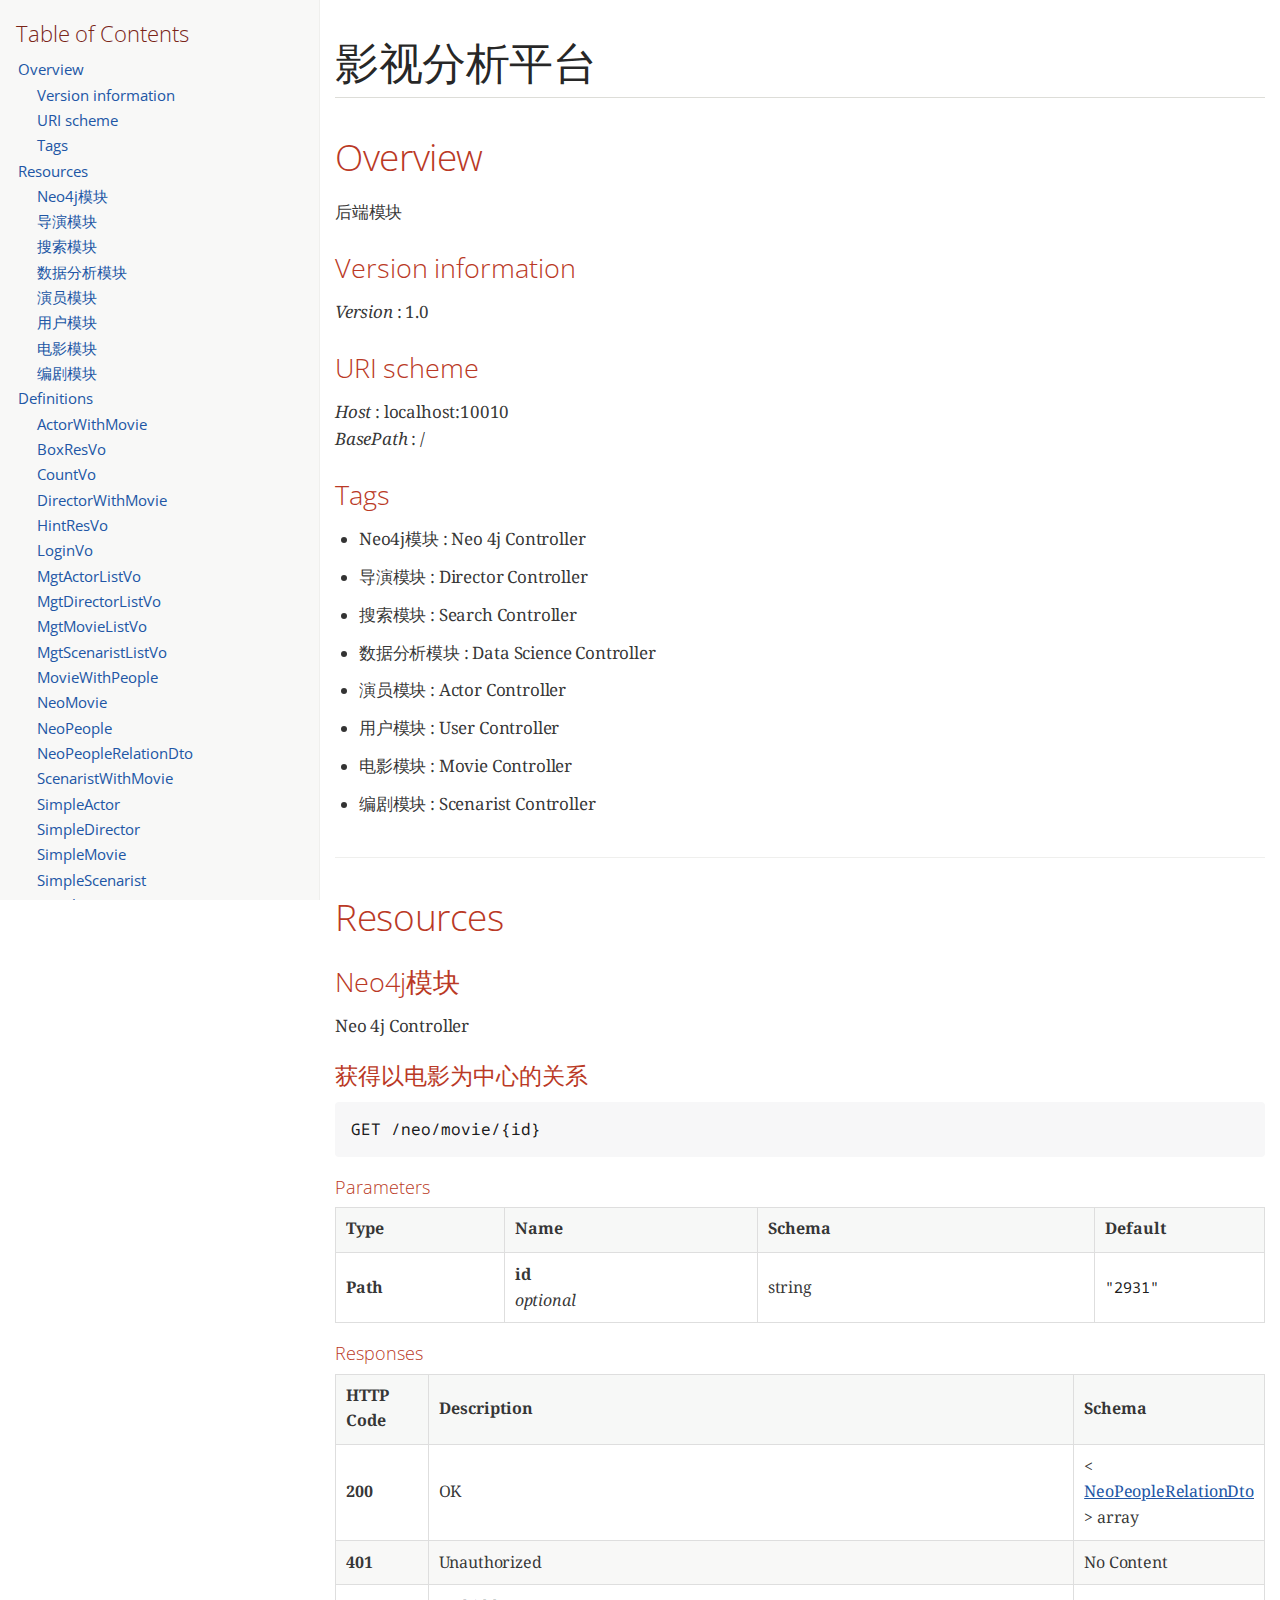
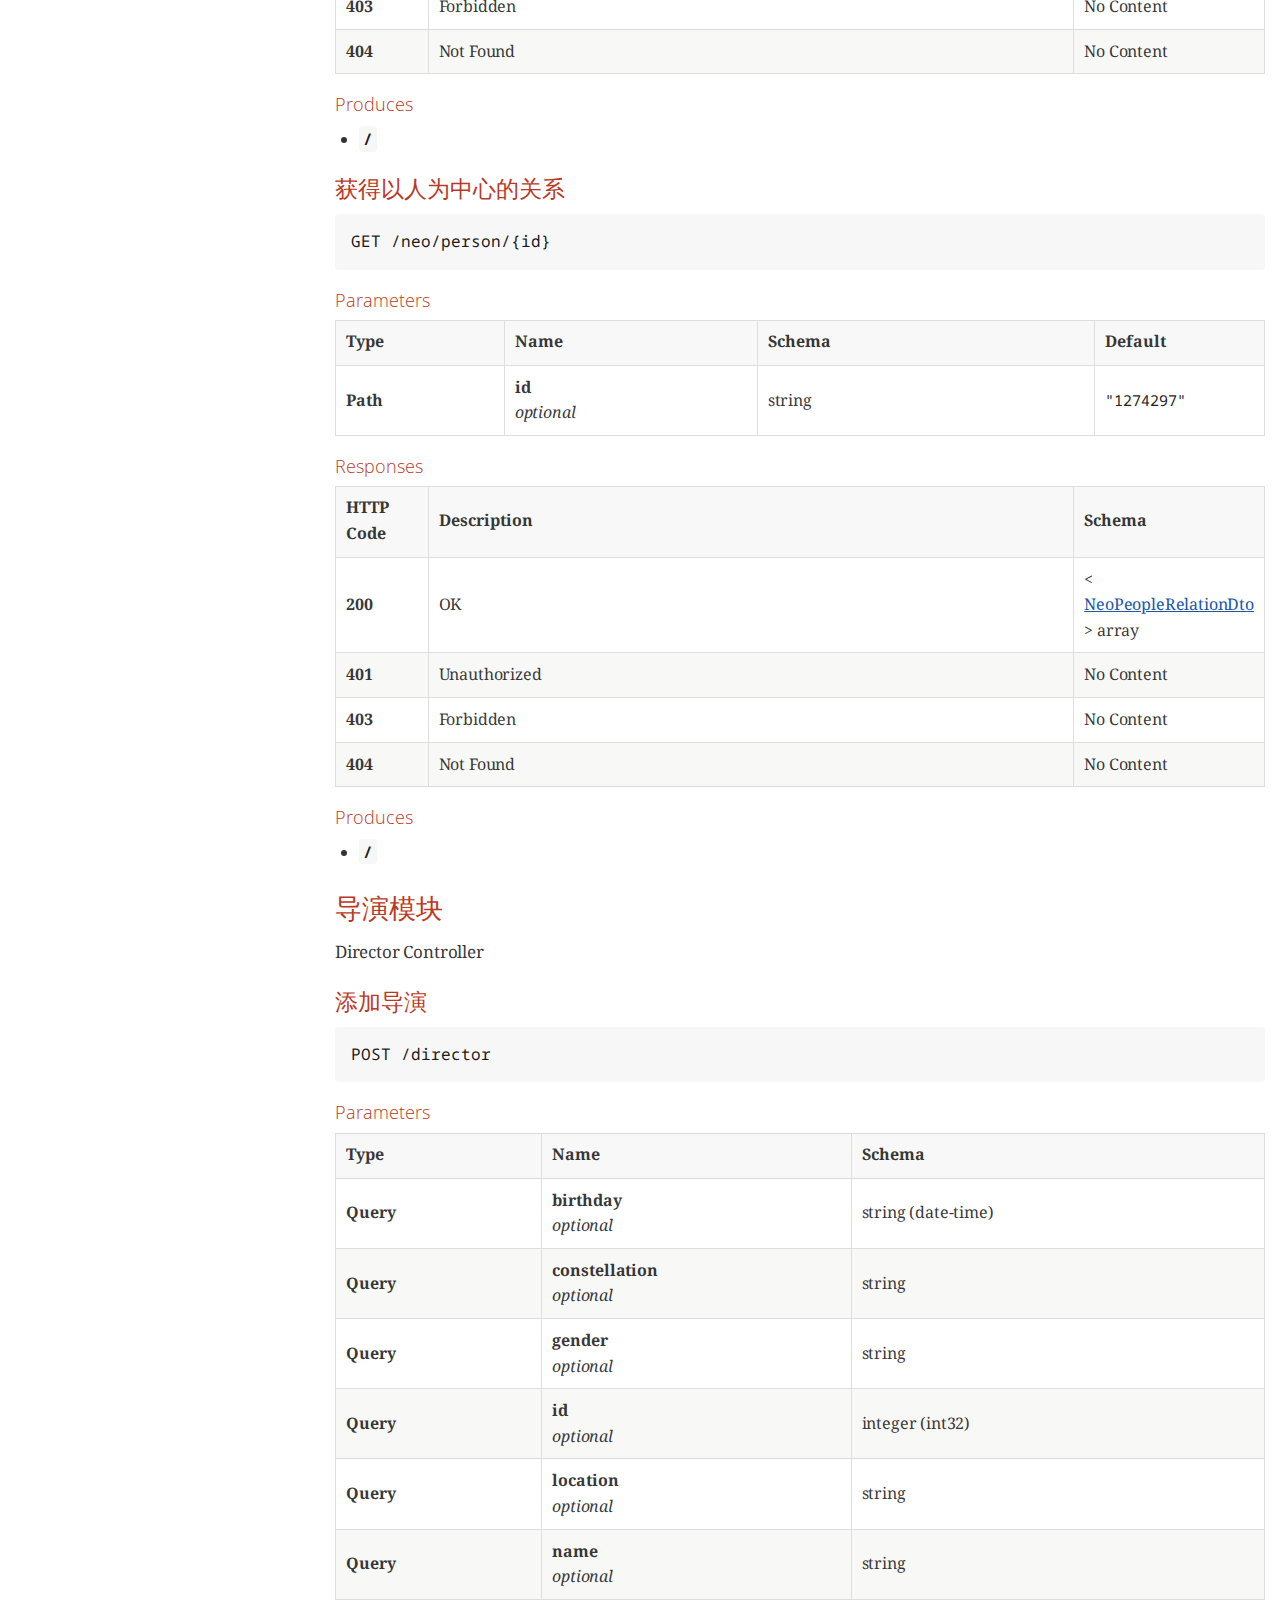
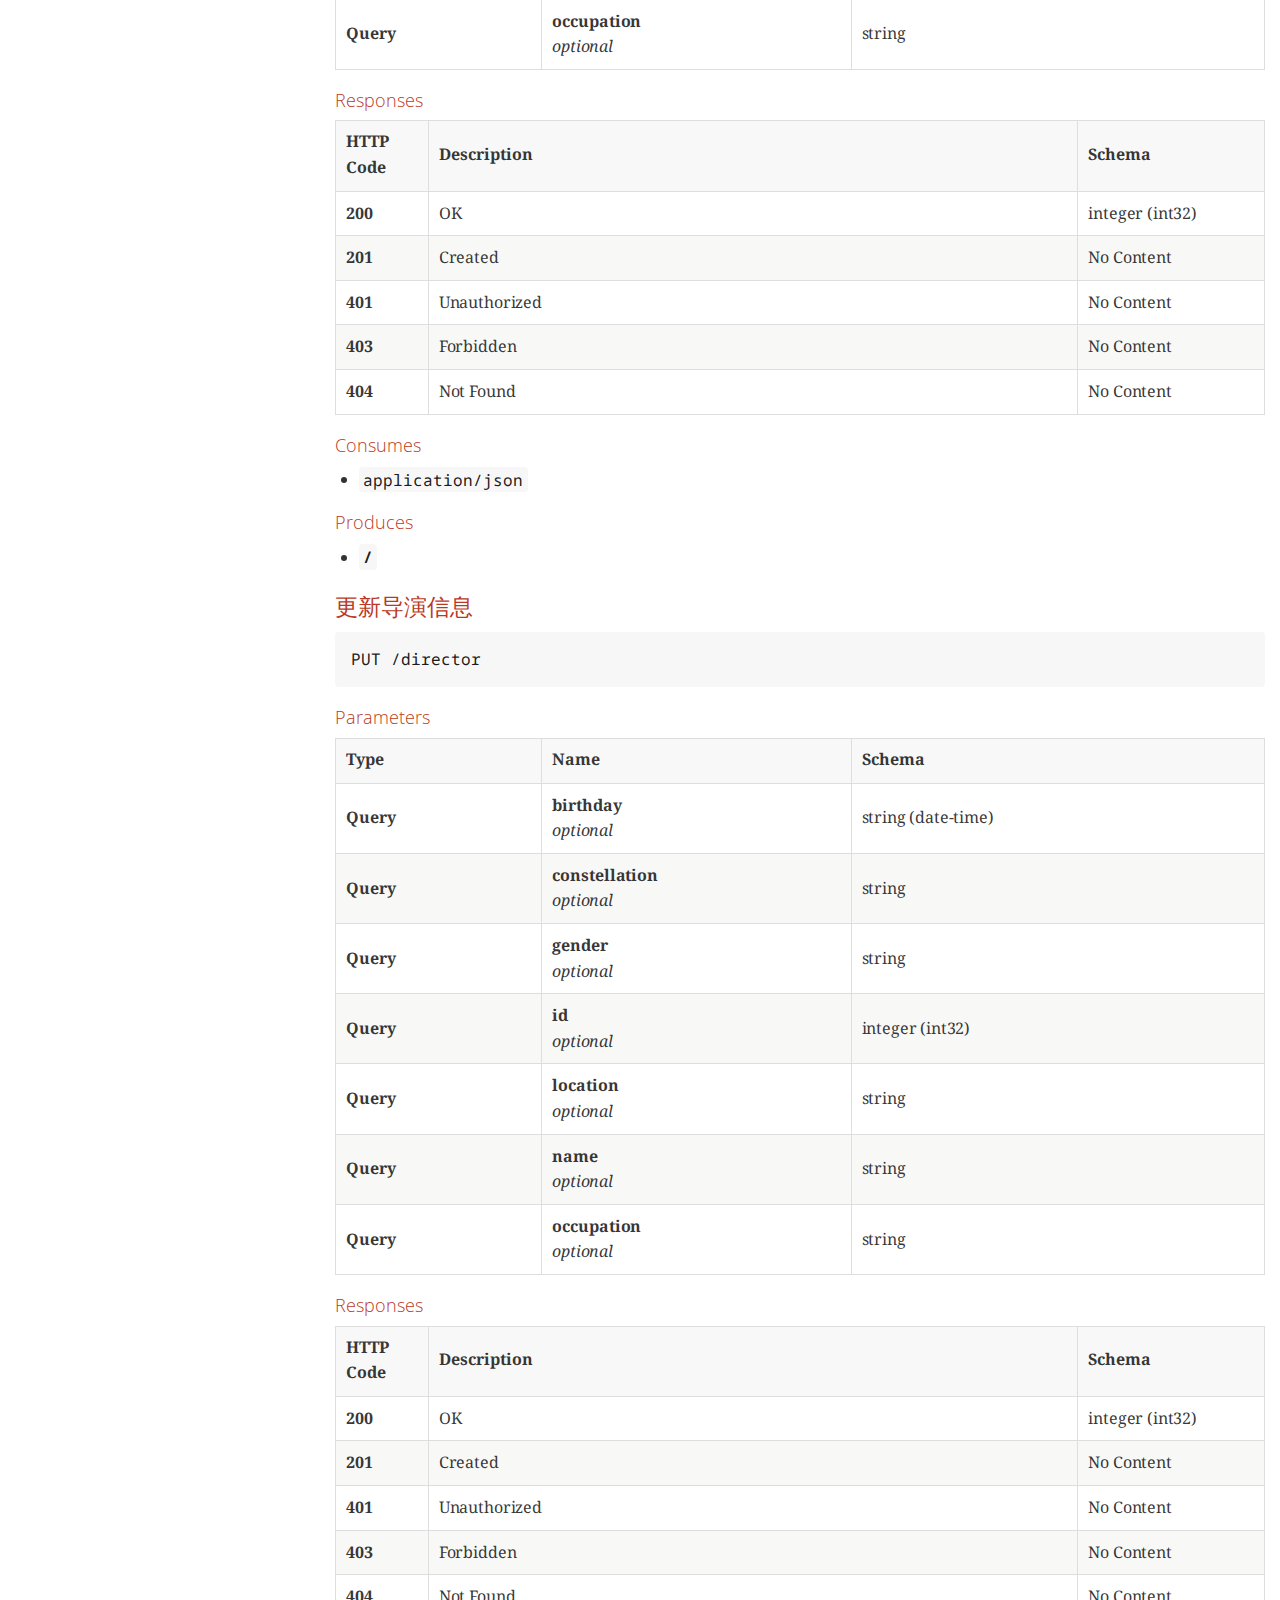
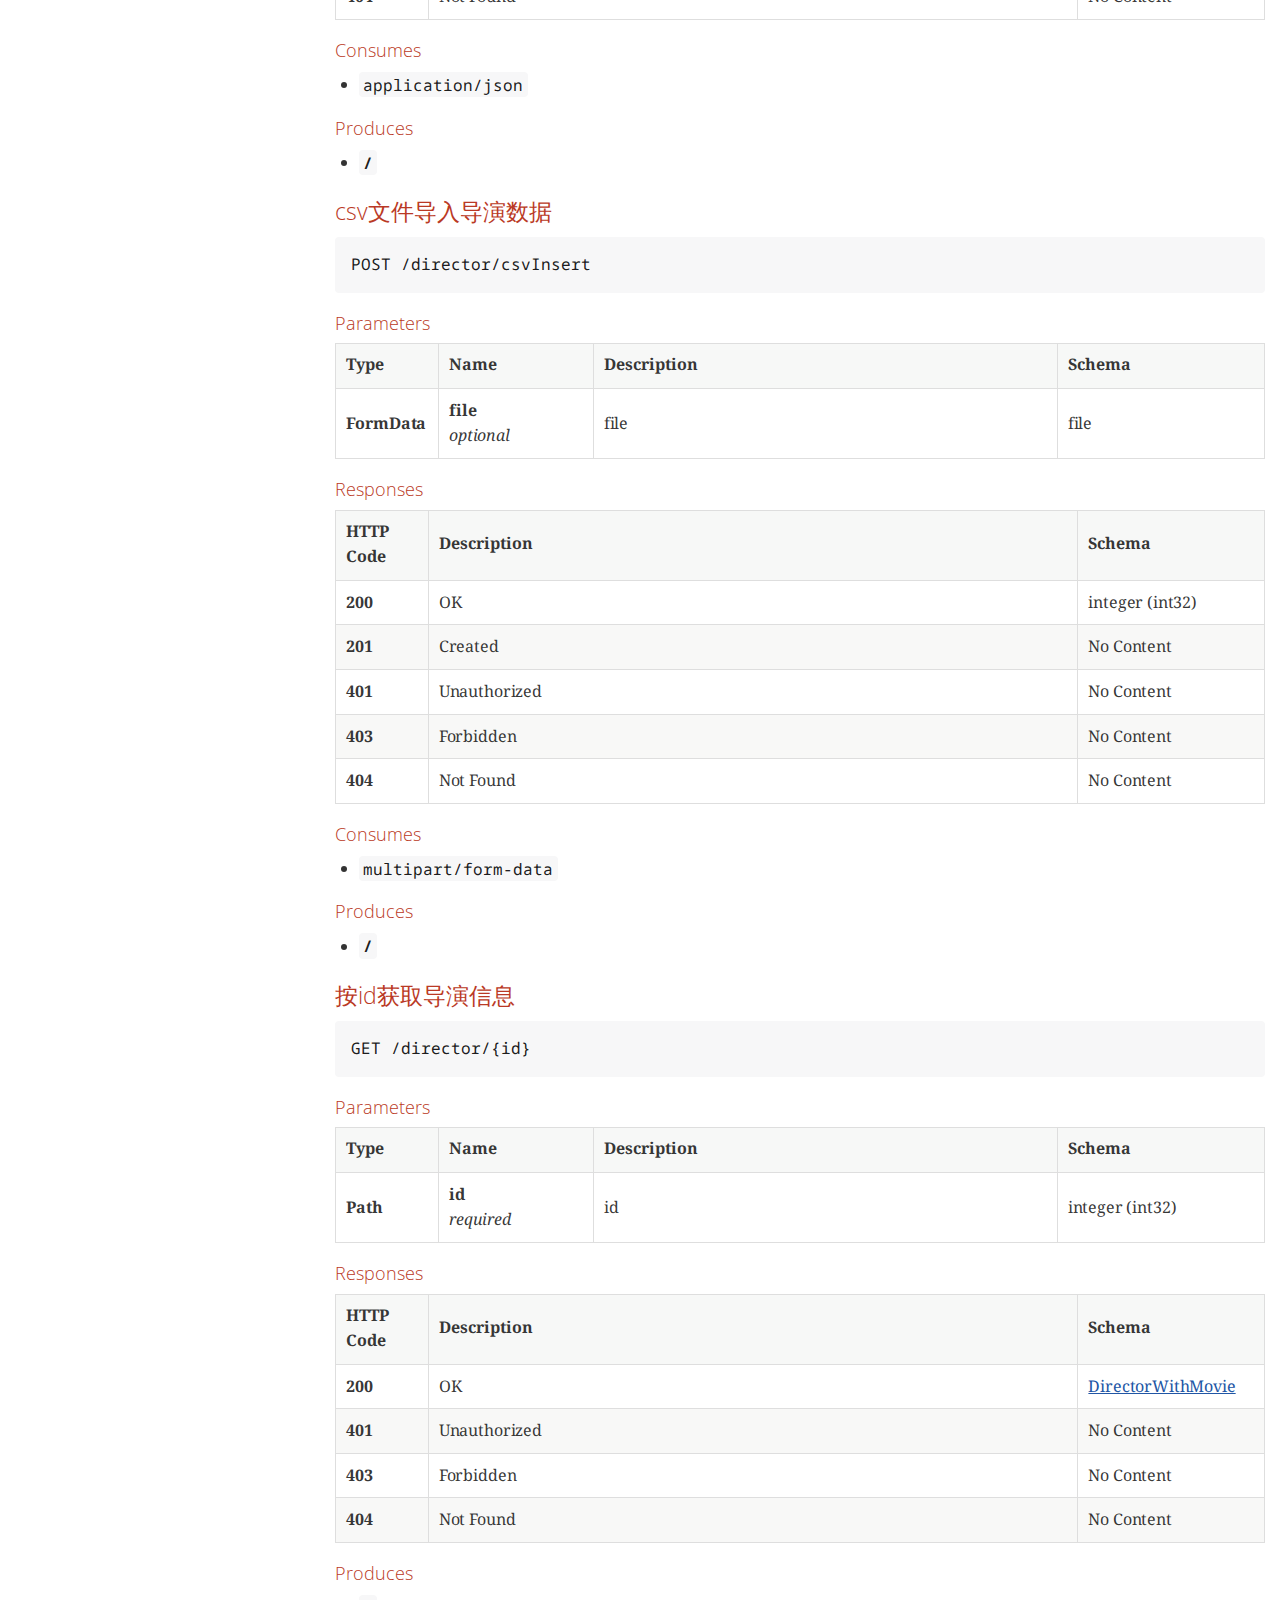
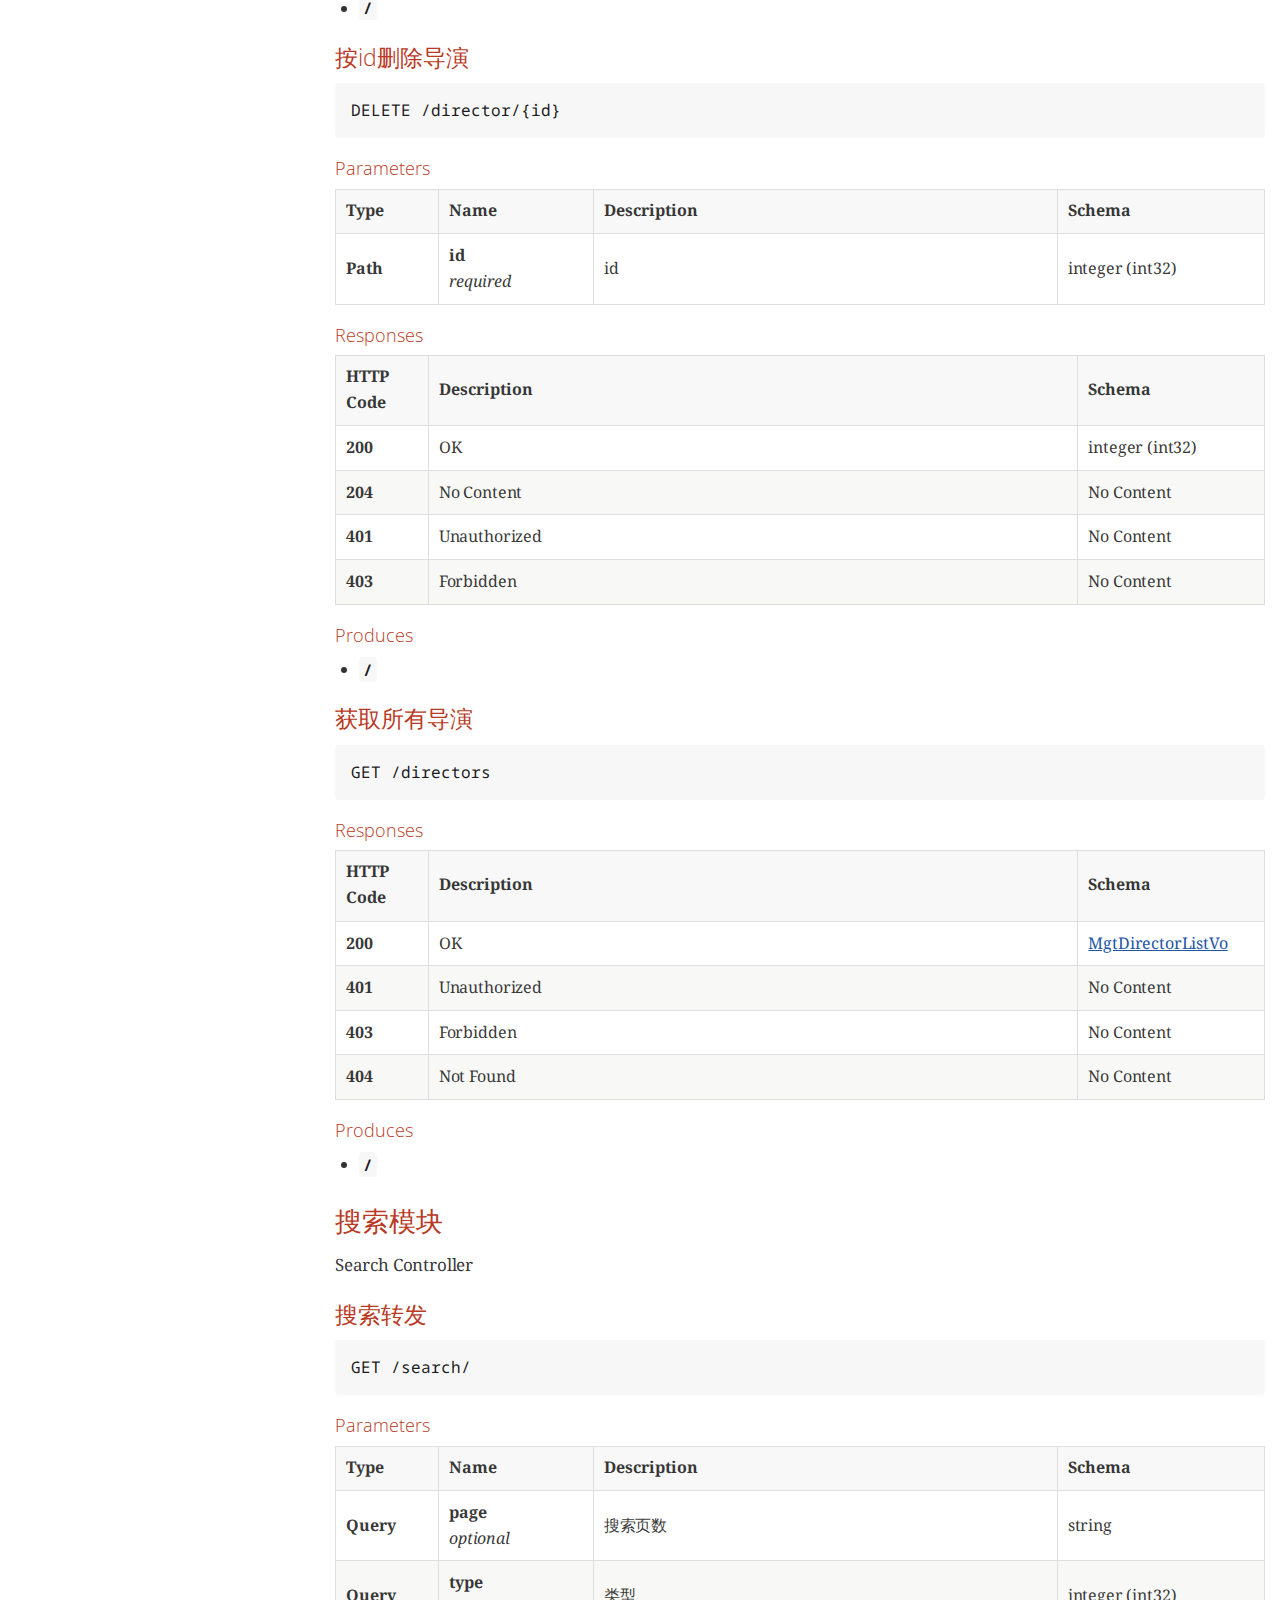
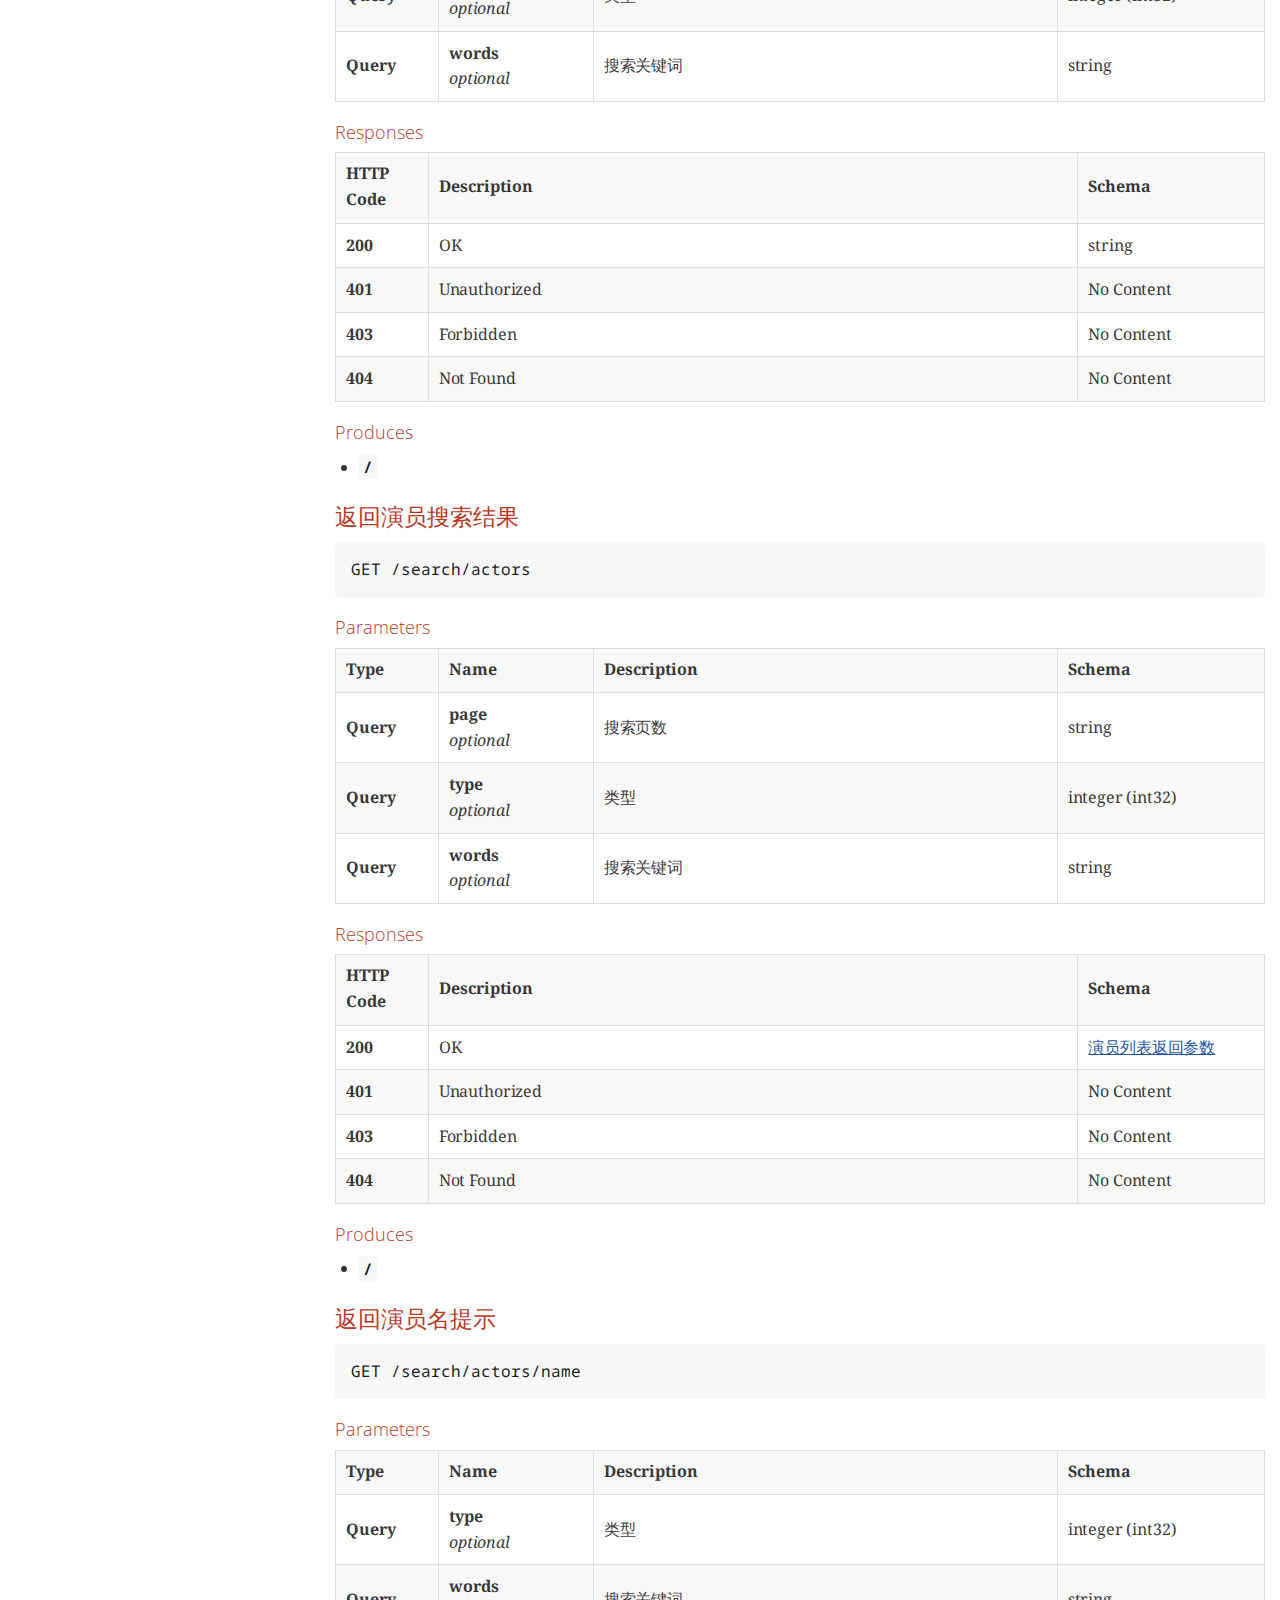
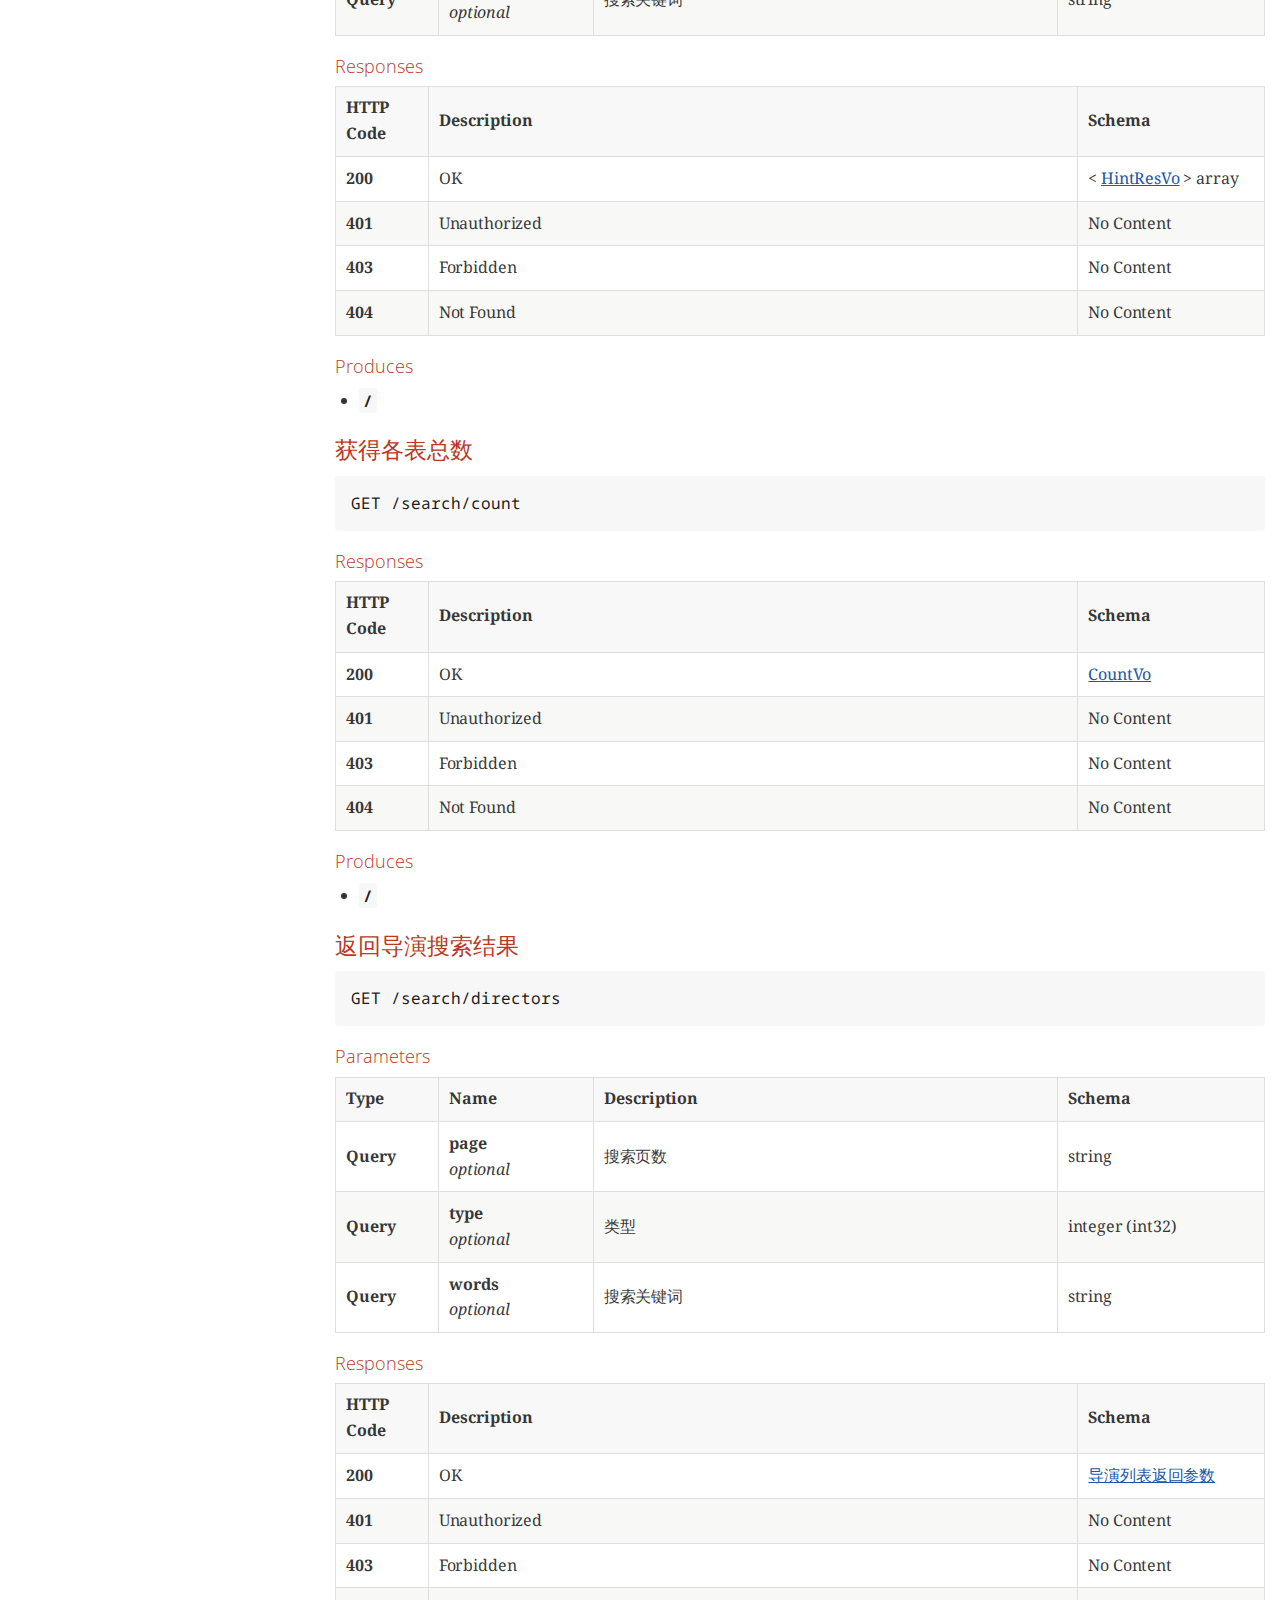
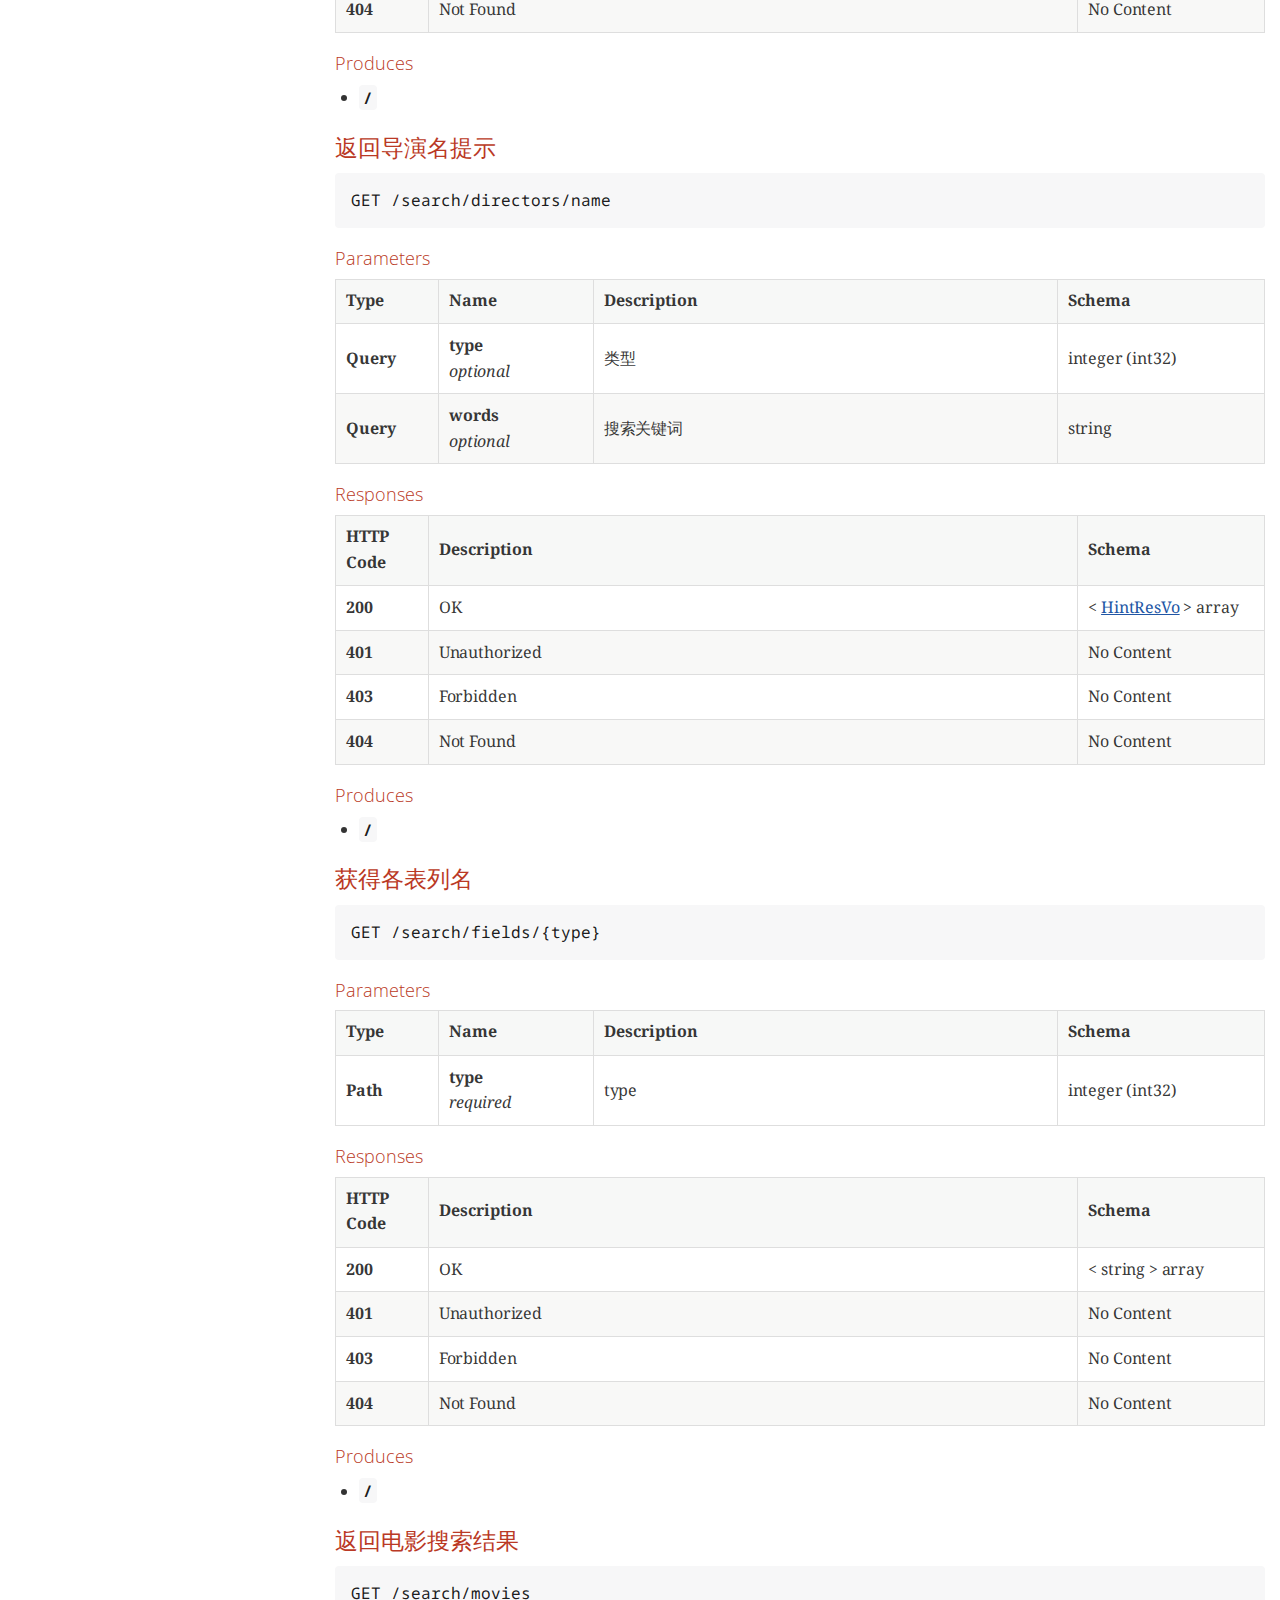
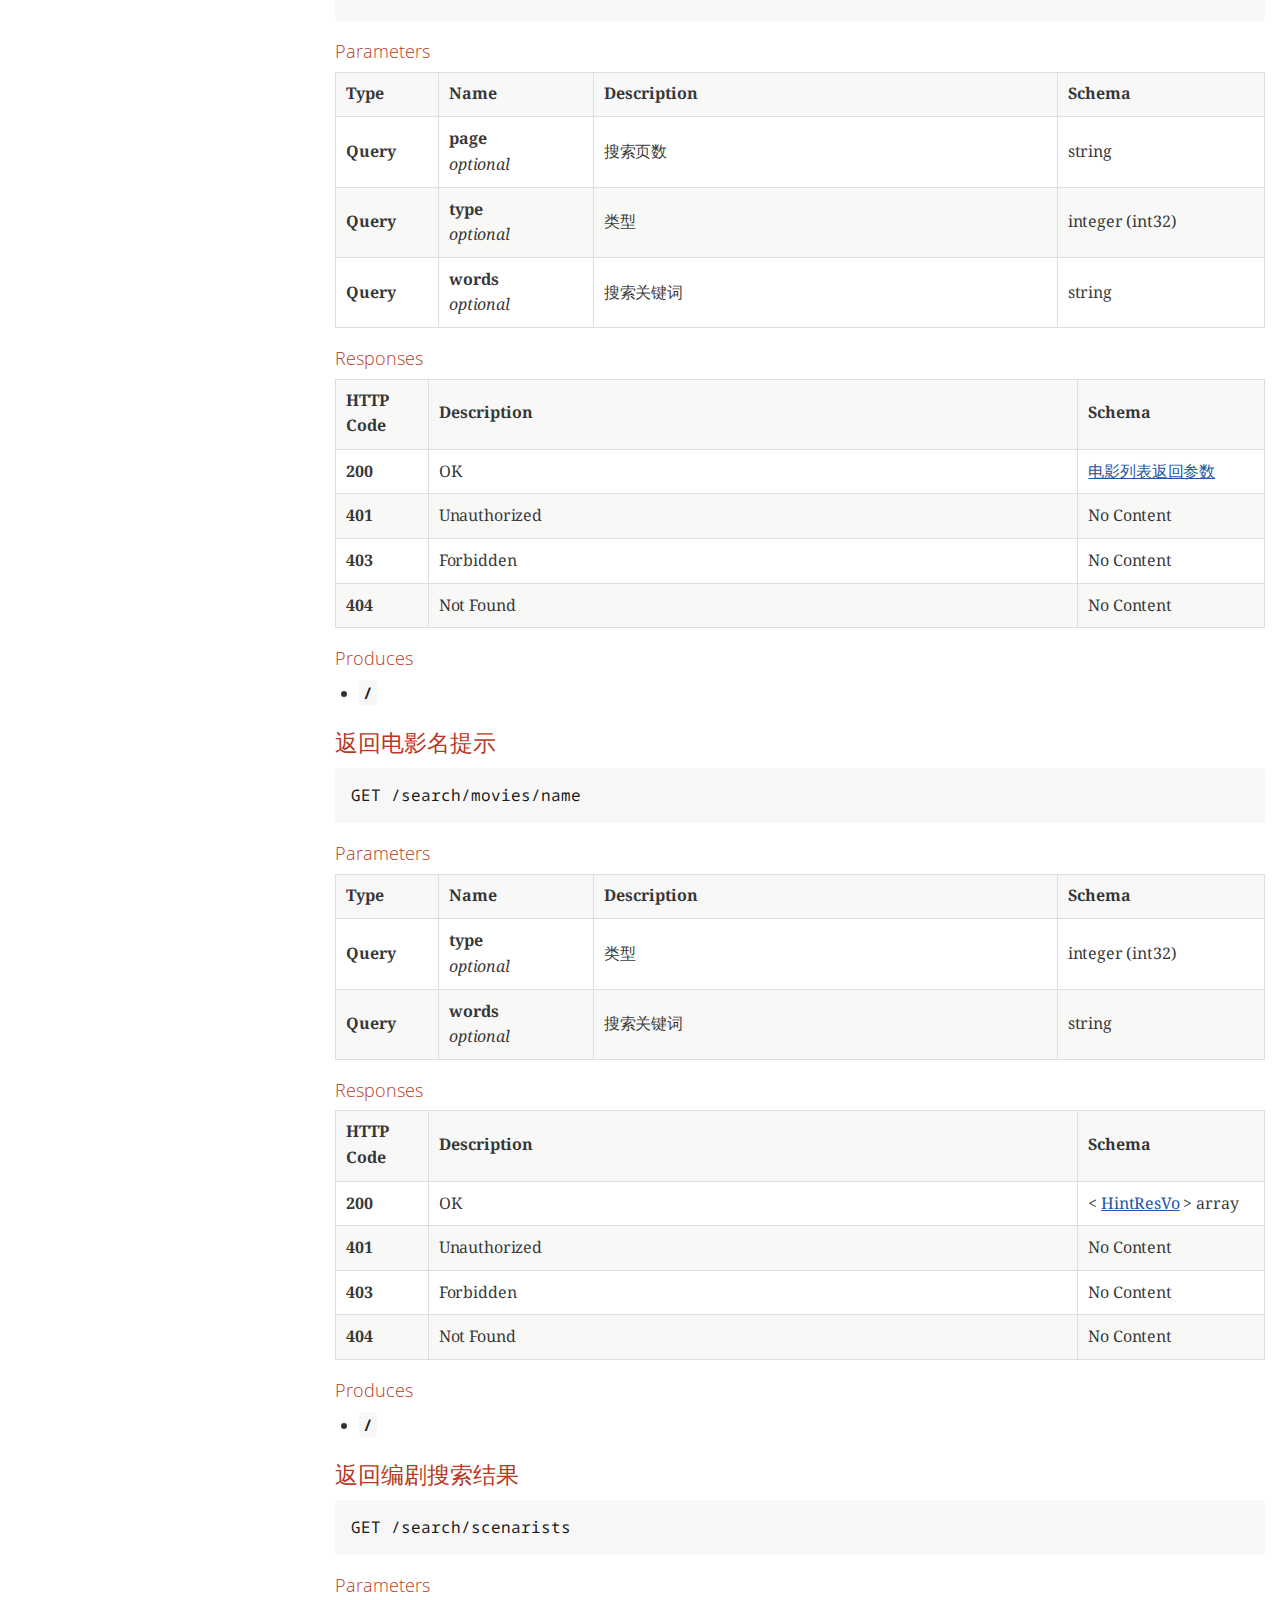
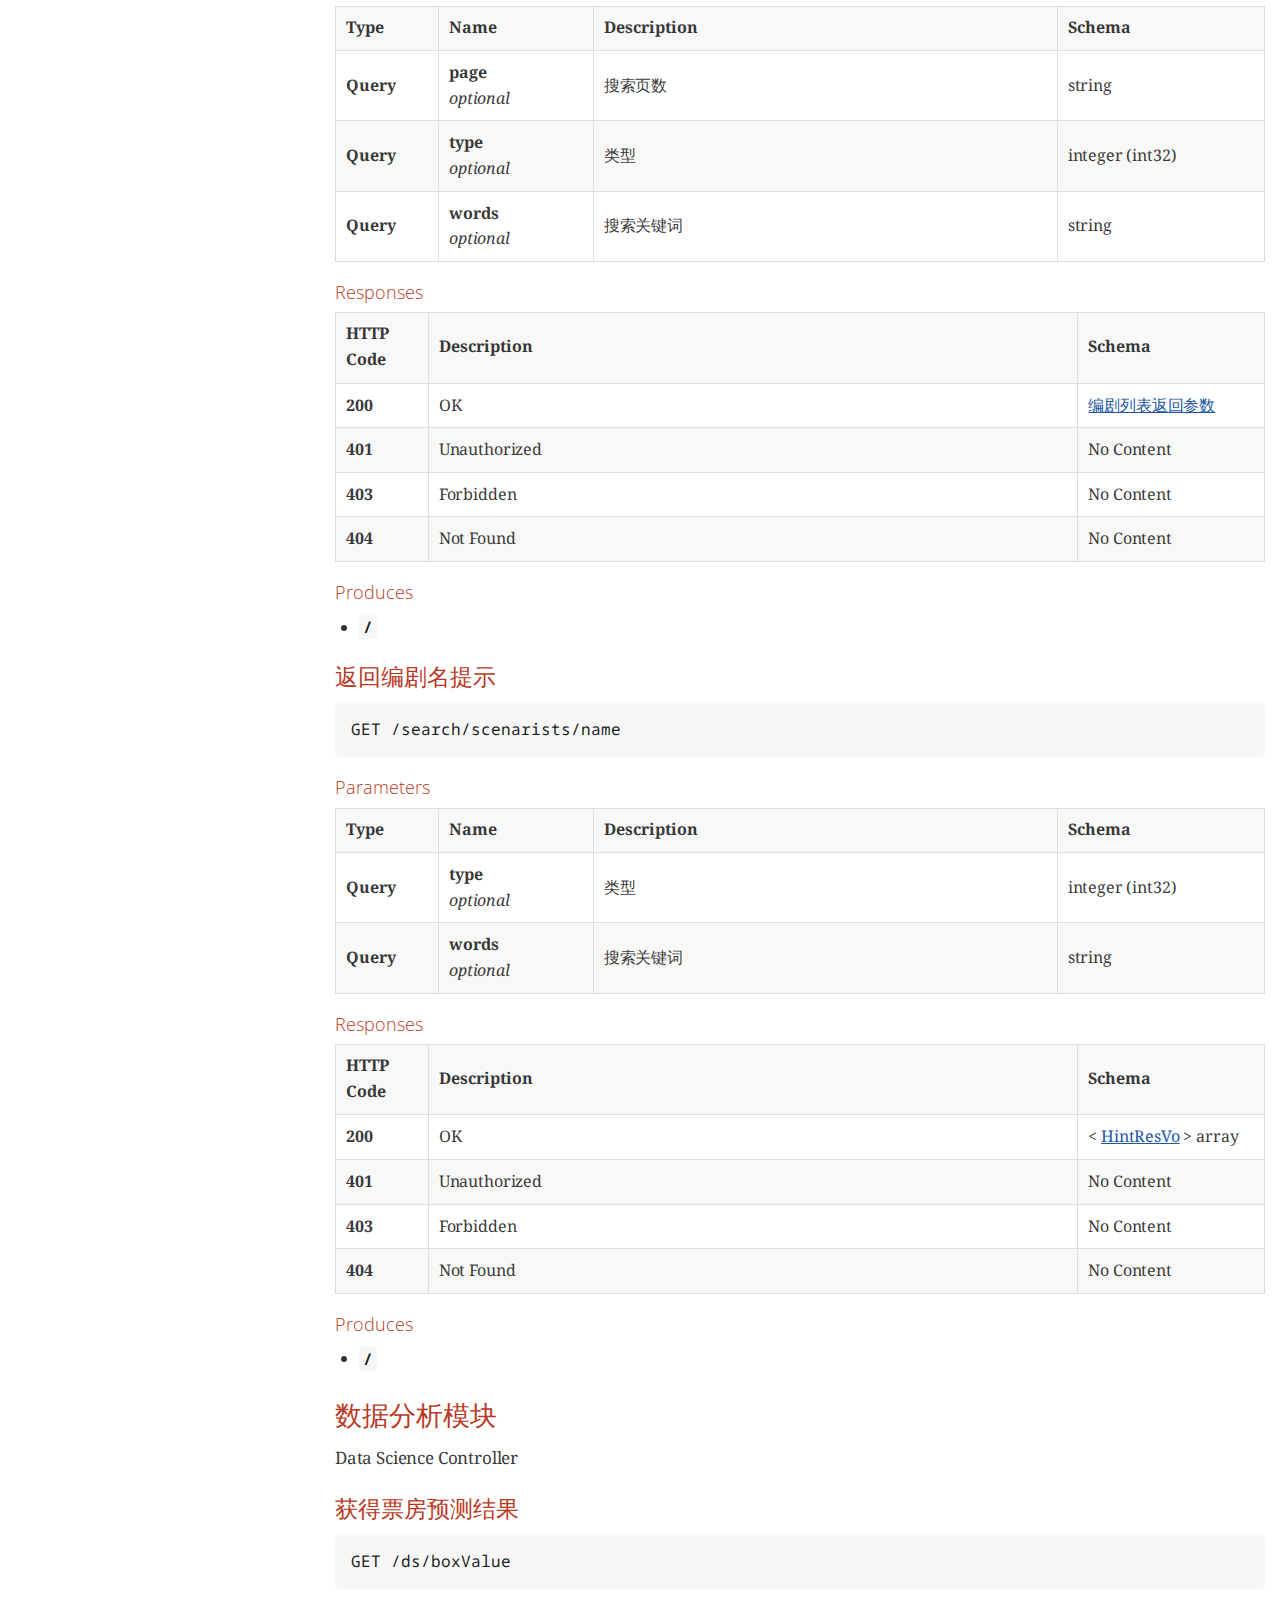
==== commit b9a7daab: "完善和py后台交互" ====
--- a/src/main/doc/api/html/api.html
+++ b/src/main/doc/api/html/api.html
@@ -531,9 +531,12 @@
 </li>
 <li><a href="#_paths">Resources</a>
 <ul class="sectlevel2">
+<li><a href="#_e868be5a4226a9ae78f98839fd838ed2">Neo4j模块</a></li>
 <li><a href="#_9b043bd6e84fbf20f258524e66e219a9">导演模块</a></li>
 <li><a href="#_c40024e558be3335c126d476de1f66fb">搜索模块</a></li>
+<li><a href="#_34e9da23f928ba0eb8451ad59540460b">数据分析模块</a></li>
 <li><a href="#_b4d28ca6b6f8cce03fb4c8ded0fd39b5">演员模块</a></li>
+<li><a href="#_65bcfc1fd539b2cddf6276197767ec3e">用户模块</a></li>
 <li><a href="#_12cb463d51afa4209559789502453af6">电影模块</a></li>
 <li><a href="#_d36c5bfac8427c494568f4ed7115f16a">编剧模块</a></li>
 </ul>
@@ -541,14 +544,26 @@
 <li><a href="#_definitions">Definitions</a>
 <ul class="sectlevel2">
 <li><a href="#_actorwithmovie">ActorWithMovie</a></li>
+<li><a href="#_boxresvo">BoxResVo</a></li>
+<li><a href="#_countvo">CountVo</a></li>
 <li><a href="#_directorwithmovie">DirectorWithMovie</a></li>
 <li><a href="#_hintresvo">HintResVo</a></li>
+<li><a href="#_loginvo">LoginVo</a></li>
+<li><a href="#_mgtactorlistvo">MgtActorListVo</a></li>
+<li><a href="#_mgtdirectorlistvo">MgtDirectorListVo</a></li>
+<li><a href="#_mgtmovielistvo">MgtMovieListVo</a></li>
+<li><a href="#_mgtscenaristlistvo">MgtScenaristListVo</a></li>
 <li><a href="#_moviewithpeople">MovieWithPeople</a></li>
+<li><a href="#_neomovie">NeoMovie</a></li>
+<li><a href="#_neopeople">NeoPeople</a></li>
+<li><a href="#_neopeoplerelationdto">NeoPeopleRelationDto</a></li>
 <li><a href="#_scenaristwithmovie">ScenaristWithMovie</a></li>
 <li><a href="#_simpleactor">SimpleActor</a></li>
 <li><a href="#_simpledirector">SimpleDirector</a></li>
 <li><a href="#_simplemovie">SimpleMovie</a></li>
 <li><a href="#_simplescenarist">SimpleScenarist</a></li>
+<li><a href="#_simpleuser">SimpleUser</a></li>
+<li><a href="#_user">User</a></li>
 <li><a href="#_1f6f0c34b2165f7c7215e9de58dc0ced">导演列表返回参数</a></li>
 <li><a href="#_bc675cf2eacbf213929dab0ab26f4f0d">导演实体</a></li>
 <li><a href="#_671037054159828ebe23bc7d64ca4459">演员列表返回参数</a></li>
@@ -587,13 +602,22 @@
 <div class="ulist">
 <ul>
 <li>
+<p>Neo4j模块 : Neo 4j Controller</p>
+</li>
+<li>
 <p>导演模块 : Director Controller</p>
 </li>
 <li>
 <p>搜索模块 : Search Controller</p>
 </li>
 <li>
+<p>数据分析模块 : Data Science Controller</p>
+</li>
+<li>
 <p>演员模块 : Actor Controller</p>
+</li>
+<li>
+<p>用户模块 : User Controller</p>
 </li>
 <li>
 <p>电影模块 : Movie Controller</p>
@@ -609,6 +633,182 @@
 <div class="sect1">
 <h2 id="_paths">Resources</h2>
 <div class="sectionbody">
+<div class="sect2">
+<h3 id="_e868be5a4226a9ae78f98839fd838ed2">Neo4j模块</h3>
+<div class="paragraph">
+<p>Neo 4j Controller</p>
+</div>
+<div class="sect3">
+<h4 id="_getmovierelationusingget">获得以电影为中心的关系</h4>
+<div class="literalblock">
+<div class="content">
+<pre>GET /neo/movie/{id}</pre>
+</div>
+</div>
+<div class="sect4">
+<h5 id="_parameters">Parameters</h5>
+<table class="tableblock frame-all grid-all spread">
+<colgroup>
+<col style="width: 18.1818%;">
+<col style="width: 27.2727%;">
+<col style="width: 36.3636%;">
+<col style="width: 18.1819%;">
+</colgroup>
+<thead>
+<tr>
+<th class="tableblock halign-left valign-middle">Type</th>
+<th class="tableblock halign-left valign-middle">Name</th>
+<th class="tableblock halign-left valign-middle">Schema</th>
+<th class="tableblock halign-left valign-middle">Default</th>
+</tr>
+</thead>
+<tbody>
+<tr>
+<td class="tableblock halign-left valign-middle"><p class="tableblock"><strong>Path</strong></p></td>
+<td class="tableblock halign-left valign-middle"><p class="tableblock"><strong>id</strong><br>
+<em>optional</em></p></td>
+<td class="tableblock halign-left valign-middle"><p class="tableblock">string</p></td>
+<td class="tableblock halign-left valign-middle"><p class="tableblock"><code>"2931"</code></p></td>
+</tr>
+</tbody>
+</table>
+</div>
+<div class="sect4">
+<h5 id="_responses">Responses</h5>
+<table class="tableblock frame-all grid-all spread">
+<colgroup>
+<col style="width: 10%;">
+<col style="width: 70%;">
+<col style="width: 20%;">
+</colgroup>
+<thead>
+<tr>
+<th class="tableblock halign-left valign-middle">HTTP Code</th>
+<th class="tableblock halign-left valign-middle">Description</th>
+<th class="tableblock halign-left valign-middle">Schema</th>
+</tr>
+</thead>
+<tbody>
+<tr>
+<td class="tableblock halign-left valign-middle"><p class="tableblock"><strong>200</strong></p></td>
+<td class="tableblock halign-left valign-middle"><p class="tableblock">OK</p></td>
+<td class="tableblock halign-left valign-middle"><p class="tableblock">&lt; <a href="#_neopeoplerelationdto">NeoPeopleRelationDto</a> &gt; array</p></td>
+</tr>
+<tr>
+<td class="tableblock halign-left valign-middle"><p class="tableblock"><strong>401</strong></p></td>
+<td class="tableblock halign-left valign-middle"><p class="tableblock">Unauthorized</p></td>
+<td class="tableblock halign-left valign-middle"><p class="tableblock">No Content</p></td>
+</tr>
+<tr>
+<td class="tableblock halign-left valign-middle"><p class="tableblock"><strong>403</strong></p></td>
+<td class="tableblock halign-left valign-middle"><p class="tableblock">Forbidden</p></td>
+<td class="tableblock halign-left valign-middle"><p class="tableblock">No Content</p></td>
+</tr>
+<tr>
+<td class="tableblock halign-left valign-middle"><p class="tableblock"><strong>404</strong></p></td>
+<td class="tableblock halign-left valign-middle"><p class="tableblock">Not Found</p></td>
+<td class="tableblock halign-left valign-middle"><p class="tableblock">No Content</p></td>
+</tr>
+</tbody>
+</table>
+</div>
+<div class="sect4">
+<h5 id="_produces">Produces</h5>
+<div class="ulist">
+<ul>
+<li>
+<p><code><strong>/</strong></code></p>
+</li>
+</ul>
+</div>
+</div>
+</div>
+<div class="sect3">
+<h4 id="_getpersonrelationusingget">获得以人为中心的关系</h4>
+<div class="literalblock">
+<div class="content">
+<pre>GET /neo/person/{id}</pre>
+</div>
+</div>
+<div class="sect4">
+<h5 id="_parameters_2">Parameters</h5>
+<table class="tableblock frame-all grid-all spread">
+<colgroup>
+<col style="width: 18.1818%;">
+<col style="width: 27.2727%;">
+<col style="width: 36.3636%;">
+<col style="width: 18.1819%;">
+</colgroup>
+<thead>
+<tr>
+<th class="tableblock halign-left valign-middle">Type</th>
+<th class="tableblock halign-left valign-middle">Name</th>
+<th class="tableblock halign-left valign-middle">Schema</th>
+<th class="tableblock halign-left valign-middle">Default</th>
+</tr>
+</thead>
+<tbody>
+<tr>
+<td class="tableblock halign-left valign-middle"><p class="tableblock"><strong>Path</strong></p></td>
+<td class="tableblock halign-left valign-middle"><p class="tableblock"><strong>id</strong><br>
+<em>optional</em></p></td>
+<td class="tableblock halign-left valign-middle"><p class="tableblock">string</p></td>
+<td class="tableblock halign-left valign-middle"><p class="tableblock"><code>"1274297"</code></p></td>
+</tr>
+</tbody>
+</table>
+</div>
+<div class="sect4">
+<h5 id="_responses_2">Responses</h5>
+<table class="tableblock frame-all grid-all spread">
+<colgroup>
+<col style="width: 10%;">
+<col style="width: 70%;">
+<col style="width: 20%;">
+</colgroup>
+<thead>
+<tr>
+<th class="tableblock halign-left valign-middle">HTTP Code</th>
+<th class="tableblock halign-left valign-middle">Description</th>
+<th class="tableblock halign-left valign-middle">Schema</th>
+</tr>
+</thead>
+<tbody>
+<tr>
+<td class="tableblock halign-left valign-middle"><p class="tableblock"><strong>200</strong></p></td>
+<td class="tableblock halign-left valign-middle"><p class="tableblock">OK</p></td>
+<td class="tableblock halign-left valign-middle"><p class="tableblock">&lt; <a href="#_neopeoplerelationdto">NeoPeopleRelationDto</a> &gt; array</p></td>
+</tr>
+<tr>
+<td class="tableblock halign-left valign-middle"><p class="tableblock"><strong>401</strong></p></td>
+<td class="tableblock halign-left valign-middle"><p class="tableblock">Unauthorized</p></td>
+<td class="tableblock halign-left valign-middle"><p class="tableblock">No Content</p></td>
+</tr>
+<tr>
+<td class="tableblock halign-left valign-middle"><p class="tableblock"><strong>403</strong></p></td>
+<td class="tableblock halign-left valign-middle"><p class="tableblock">Forbidden</p></td>
+<td class="tableblock halign-left valign-middle"><p class="tableblock">No Content</p></td>
+</tr>
+<tr>
+<td class="tableblock halign-left valign-middle"><p class="tableblock"><strong>404</strong></p></td>
+<td class="tableblock halign-left valign-middle"><p class="tableblock">Not Found</p></td>
+<td class="tableblock halign-left valign-middle"><p class="tableblock">No Content</p></td>
+</tr>
+</tbody>
+</table>
+</div>
+<div class="sect4">
+<h5 id="_produces_2">Produces</h5>
+<div class="ulist">
+<ul>
+<li>
+<p><code><strong>/</strong></code></p>
+</li>
+</ul>
+</div>
+</div>
+</div>
+</div>
 <div class="sect2">
 <h3 id="_9b043bd6e84fbf20f258524e66e219a9">导演模块</h3>
 <div class="paragraph">
@@ -622,7 +822,7 @@
 </div>
 </div>
 <div class="sect4">
-<h5 id="_parameters">Parameters</h5>
+<h5 id="_parameters_3">Parameters</h5>
 <table class="tableblock frame-all grid-all spread">
 <colgroup>
 <col style="width: 22.2222%;">
@@ -683,7 +883,7 @@
 </table>
 </div>
 <div class="sect4">
-<h5 id="_responses">Responses</h5>
+<h5 id="_responses_3">Responses</h5>
 <table class="tableblock frame-all grid-all spread">
 <colgroup>
 <col style="width: 10%;">
@@ -737,7 +937,7 @@
 </div>
 </div>
 <div class="sect4">
-<h5 id="_produces">Produces</h5>
+<h5 id="_produces_3">Produces</h5>
 <div class="ulist">
 <ul>
 <li>
@@ -755,7 +955,7 @@
 </div>
 </div>
 <div class="sect4">
-<h5 id="_parameters_2">Parameters</h5>
+<h5 id="_parameters_4">Parameters</h5>
 <table class="tableblock frame-all grid-all spread">
 <colgroup>
 <col style="width: 22.2222%;">
@@ -816,7 +1016,7 @@
 </table>
 </div>
 <div class="sect4">
-<h5 id="_responses_2">Responses</h5>
+<h5 id="_responses_4">Responses</h5>
 <table class="tableblock frame-all grid-all spread">
 <colgroup>
 <col style="width: 10%;">
@@ -870,7 +1070,107 @@
 </div>
 </div>
 <div class="sect4">
-<h5 id="_produces_2">Produces</h5>
+<h5 id="_produces_4">Produces</h5>
+<div class="ulist">
+<ul>
+<li>
+<p><code><strong>/</strong></code></p>
+</li>
+</ul>
+</div>
+</div>
+</div>
+<div class="sect3">
+<h4 id="_insertscenaristbycsvusingpost">csv文件导入导演数据</h4>
+<div class="literalblock">
+<div class="content">
+<pre>POST /director/csvInsert</pre>
+</div>
+</div>
+<div class="sect4">
+<h5 id="_parameters_5">Parameters</h5>
+<table class="tableblock frame-all grid-all spread">
+<colgroup>
+<col style="width: 11.1111%;">
+<col style="width: 16.6666%;">
+<col style="width: 50%;">
+<col style="width: 22.2223%;">
+</colgroup>
+<thead>
+<tr>
+<th class="tableblock halign-left valign-middle">Type</th>
+<th class="tableblock halign-left valign-middle">Name</th>
+<th class="tableblock halign-left valign-middle">Description</th>
+<th class="tableblock halign-left valign-middle">Schema</th>
+</tr>
+</thead>
+<tbody>
+<tr>
+<td class="tableblock halign-left valign-middle"><p class="tableblock"><strong>FormData</strong></p></td>
+<td class="tableblock halign-left valign-middle"><p class="tableblock"><strong>file</strong><br>
+<em>optional</em></p></td>
+<td class="tableblock halign-left valign-middle"><p class="tableblock">file</p></td>
+<td class="tableblock halign-left valign-middle"><p class="tableblock">file</p></td>
+</tr>
+</tbody>
+</table>
+</div>
+<div class="sect4">
+<h5 id="_responses_5">Responses</h5>
+<table class="tableblock frame-all grid-all spread">
+<colgroup>
+<col style="width: 10%;">
+<col style="width: 70%;">
+<col style="width: 20%;">
+</colgroup>
+<thead>
+<tr>
+<th class="tableblock halign-left valign-middle">HTTP Code</th>
+<th class="tableblock halign-left valign-middle">Description</th>
+<th class="tableblock halign-left valign-middle">Schema</th>
+</tr>
+</thead>
+<tbody>
+<tr>
+<td class="tableblock halign-left valign-middle"><p class="tableblock"><strong>200</strong></p></td>
+<td class="tableblock halign-left valign-middle"><p class="tableblock">OK</p></td>
+<td class="tableblock halign-left valign-middle"><p class="tableblock">integer (int32)</p></td>
+</tr>
+<tr>
+<td class="tableblock halign-left valign-middle"><p class="tableblock"><strong>201</strong></p></td>
+<td class="tableblock halign-left valign-middle"><p class="tableblock">Created</p></td>
+<td class="tableblock halign-left valign-middle"><p class="tableblock">No Content</p></td>
+</tr>
+<tr>
+<td class="tableblock halign-left valign-middle"><p class="tableblock"><strong>401</strong></p></td>
+<td class="tableblock halign-left valign-middle"><p class="tableblock">Unauthorized</p></td>
+<td class="tableblock halign-left valign-middle"><p class="tableblock">No Content</p></td>
+</tr>
+<tr>
+<td class="tableblock halign-left valign-middle"><p class="tableblock"><strong>403</strong></p></td>
+<td class="tableblock halign-left valign-middle"><p class="tableblock">Forbidden</p></td>
+<td class="tableblock halign-left valign-middle"><p class="tableblock">No Content</p></td>
+</tr>
+<tr>
+<td class="tableblock halign-left valign-middle"><p class="tableblock"><strong>404</strong></p></td>
+<td class="tableblock halign-left valign-middle"><p class="tableblock">Not Found</p></td>
+<td class="tableblock halign-left valign-middle"><p class="tableblock">No Content</p></td>
+</tr>
+</tbody>
+</table>
+</div>
+<div class="sect4">
+<h5 id="_consumes_3">Consumes</h5>
+<div class="ulist">
+<ul>
+<li>
+<p><code>multipart/form-data</code></p>
+</li>
+</ul>
+</div>
+</div>
+<div class="sect4">
+<h5 id="_produces_5">Produces</h5>
 <div class="ulist">
 <ul>
 <li>
@@ -888,7 +1188,7 @@
 </div>
 </div>
 <div class="sect4">
-<h5 id="_parameters_3">Parameters</h5>
+<h5 id="_parameters_6">Parameters</h5>
 <table class="tableblock frame-all grid-all spread">
 <colgroup>
 <col style="width: 11.1111%;">
@@ -916,7 +1216,7 @@
 </table>
 </div>
 <div class="sect4">
-<h5 id="_responses_3">Responses</h5>
+<h5 id="_responses_6">Responses</h5>
 <table class="tableblock frame-all grid-all spread">
 <colgroup>
 <col style="width: 10%;">
@@ -955,7 +1255,7 @@
 </table>
 </div>
 <div class="sect4">
-<h5 id="_produces_3">Produces</h5>
+<h5 id="_produces_6">Produces</h5>
 <div class="ulist">
 <ul>
 <li>
@@ -973,7 +1273,7 @@
 </div>
 </div>
 <div class="sect4">
-<h5 id="_parameters_4">Parameters</h5>
+<h5 id="_parameters_7">Parameters</h5>
 <table class="tableblock frame-all grid-all spread">
 <colgroup>
 <col style="width: 11.1111%;">
@@ -1001,7 +1301,7 @@
 </table>
 </div>
 <div class="sect4">
-<h5 id="_responses_4">Responses</h5>
+<h5 id="_responses_7">Responses</h5>
 <table class="tableblock frame-all grid-all spread">
 <colgroup>
 <col style="width: 10%;">
@@ -1040,7 +1340,64 @@
 </table>
 </div>
 <div class="sect4">
-<h5 id="_produces_4">Produces</h5>
+<h5 id="_produces_7">Produces</h5>
+<div class="ulist">
+<ul>
+<li>
+<p><code><strong>/</strong></code></p>
+</li>
+</ul>
+</div>
+</div>
+</div>
+<div class="sect3">
+<h4 id="_getdirectorsusingget">获取所有导演</h4>
+<div class="literalblock">
+<div class="content">
+<pre>GET /directors</pre>
+</div>
+</div>
+<div class="sect4">
+<h5 id="_responses_8">Responses</h5>
+<table class="tableblock frame-all grid-all spread">
+<colgroup>
+<col style="width: 10%;">
+<col style="width: 70%;">
+<col style="width: 20%;">
+</colgroup>
+<thead>
+<tr>
+<th class="tableblock halign-left valign-middle">HTTP Code</th>
+<th class="tableblock halign-left valign-middle">Description</th>
+<th class="tableblock halign-left valign-middle">Schema</th>
+</tr>
+</thead>
+<tbody>
+<tr>
+<td class="tableblock halign-left valign-middle"><p class="tableblock"><strong>200</strong></p></td>
+<td class="tableblock halign-left valign-middle"><p class="tableblock">OK</p></td>
+<td class="tableblock halign-left valign-middle"><p class="tableblock"><a href="#_mgtdirectorlistvo">MgtDirectorListVo</a></p></td>
+</tr>
+<tr>
+<td class="tableblock halign-left valign-middle"><p class="tableblock"><strong>401</strong></p></td>
+<td class="tableblock halign-left valign-middle"><p class="tableblock">Unauthorized</p></td>
+<td class="tableblock halign-left valign-middle"><p class="tableblock">No Content</p></td>
+</tr>
+<tr>
+<td class="tableblock halign-left valign-middle"><p class="tableblock"><strong>403</strong></p></td>
+<td class="tableblock halign-left valign-middle"><p class="tableblock">Forbidden</p></td>
+<td class="tableblock halign-left valign-middle"><p class="tableblock">No Content</p></td>
+</tr>
+<tr>
+<td class="tableblock halign-left valign-middle"><p class="tableblock"><strong>404</strong></p></td>
+<td class="tableblock halign-left valign-middle"><p class="tableblock">Not Found</p></td>
+<td class="tableblock halign-left valign-middle"><p class="tableblock">No Content</p></td>
+</tr>
+</tbody>
+</table>
+</div>
+<div class="sect4">
+<h5 id="_produces_8">Produces</h5>
 <div class="ulist">
 <ul>
 <li>
@@ -1064,7 +1421,7 @@
 </div>
 </div>
 <div class="sect4">
-<h5 id="_parameters_5">Parameters</h5>
+<h5 id="_parameters_8">Parameters</h5>
 <table class="tableblock frame-all grid-all spread">
 <colgroup>
 <col style="width: 11.1111%;">
@@ -1106,7 +1463,7 @@
 </table>
 </div>
 <div class="sect4">
-<h5 id="_responses_5">Responses</h5>
+<h5 id="_responses_9">Responses</h5>
 <table class="tableblock frame-all grid-all spread">
 <colgroup>
 <col style="width: 10%;">
@@ -1145,7 +1502,7 @@
 </table>
 </div>
 <div class="sect4">
-<h5 id="_produces_5">Produces</h5>
+<h5 id="_produces_9">Produces</h5>
 <div class="ulist">
 <ul>
 <li>
@@ -1156,14 +1513,14 @@
 </div>
 </div>
 <div class="sect3">
-<h4 id="_getactorsusingget">返回演员搜索结果</h4>
+<h4 id="_getactorsusingget_1">返回演员搜索结果</h4>
 <div class="literalblock">
 <div class="content">
 <pre>GET /search/actors</pre>
 </div>
 </div>
 <div class="sect4">
-<h5 id="_parameters_6">Parameters</h5>
+<h5 id="_parameters_9">Parameters</h5>
 <table class="tableblock frame-all grid-all spread">
 <colgroup>
 <col style="width: 11.1111%;">
@@ -1205,7 +1562,7 @@
 </table>
 </div>
 <div class="sect4">
-<h5 id="_responses_6">Responses</h5>
+<h5 id="_responses_10">Responses</h5>
 <table class="tableblock frame-all grid-all spread">
 <colgroup>
 <col style="width: 10%;">
@@ -1244,7 +1601,7 @@
 </table>
 </div>
 <div class="sect4">
-<h5 id="_produces_6">Produces</h5>
+<h5 id="_produces_10">Produces</h5>
 <div class="ulist">
 <ul>
 <li>
@@ -1262,7 +1619,7 @@
 </div>
 </div>
 <div class="sect4">
-<h5 id="_parameters_7">Parameters</h5>
+<h5 id="_parameters_10">Parameters</h5>
 <table class="tableblock frame-all grid-all spread">
 <colgroup>
 <col style="width: 11.1111%;">
@@ -1297,7 +1654,7 @@
 </table>
 </div>
 <div class="sect4">
-<h5 id="_responses_7">Responses</h5>
+<h5 id="_responses_11">Responses</h5>
 <table class="tableblock frame-all grid-all spread">
 <colgroup>
 <col style="width: 10%;">
@@ -1336,7 +1693,7 @@
 </table>
 </div>
 <div class="sect4">
-<h5 id="_produces_7">Produces</h5>
+<h5 id="_produces_11">Produces</h5>
 <div class="ulist">
 <ul>
 <li>
@@ -1347,14 +1704,71 @@
 </div>
 </div>
 <div class="sect3">
-<h4 id="_getdirectorsusingget">返回导演搜索结果</h4>
+<h4 id="_getcountusingget">获得各表总数</h4>
+<div class="literalblock">
+<div class="content">
+<pre>GET /search/count</pre>
+</div>
+</div>
+<div class="sect4">
+<h5 id="_responses_12">Responses</h5>
+<table class="tableblock frame-all grid-all spread">
+<colgroup>
+<col style="width: 10%;">
+<col style="width: 70%;">
+<col style="width: 20%;">
+</colgroup>
+<thead>
+<tr>
+<th class="tableblock halign-left valign-middle">HTTP Code</th>
+<th class="tableblock halign-left valign-middle">Description</th>
+<th class="tableblock halign-left valign-middle">Schema</th>
+</tr>
+</thead>
+<tbody>
+<tr>
+<td class="tableblock halign-left valign-middle"><p class="tableblock"><strong>200</strong></p></td>
+<td class="tableblock halign-left valign-middle"><p class="tableblock">OK</p></td>
+<td class="tableblock halign-left valign-middle"><p class="tableblock"><a href="#_countvo">CountVo</a></p></td>
+</tr>
+<tr>
+<td class="tableblock halign-left valign-middle"><p class="tableblock"><strong>401</strong></p></td>
+<td class="tableblock halign-left valign-middle"><p class="tableblock">Unauthorized</p></td>
+<td class="tableblock halign-left valign-middle"><p class="tableblock">No Content</p></td>
+</tr>
+<tr>
+<td class="tableblock halign-left valign-middle"><p class="tableblock"><strong>403</strong></p></td>
+<td class="tableblock halign-left valign-middle"><p class="tableblock">Forbidden</p></td>
+<td class="tableblock halign-left valign-middle"><p class="tableblock">No Content</p></td>
+</tr>
+<tr>
+<td class="tableblock halign-left valign-middle"><p class="tableblock"><strong>404</strong></p></td>
+<td class="tableblock halign-left valign-middle"><p class="tableblock">Not Found</p></td>
+<td class="tableblock halign-left valign-middle"><p class="tableblock">No Content</p></td>
+</tr>
+</tbody>
+</table>
+</div>
+<div class="sect4">
+<h5 id="_produces_12">Produces</h5>
+<div class="ulist">
+<ul>
+<li>
+<p><code><strong>/</strong></code></p>
+</li>
+</ul>
+</div>
+</div>
+</div>
+<div class="sect3">
+<h4 id="_getdirectorsusingget_1">返回导演搜索结果</h4>
 <div class="literalblock">
 <div class="content">
 <pre>GET /search/directors</pre>
 </div>
 </div>
 <div class="sect4">
-<h5 id="_parameters_8">Parameters</h5>
+<h5 id="_parameters_11">Parameters</h5>
 <table class="tableblock frame-all grid-all spread">
 <colgroup>
 <col style="width: 11.1111%;">
@@ -1396,7 +1810,7 @@
 </table>
 </div>
 <div class="sect4">
-<h5 id="_responses_8">Responses</h5>
+<h5 id="_responses_13">Responses</h5>
 <table class="tableblock frame-all grid-all spread">
 <colgroup>
 <col style="width: 10%;">
@@ -1435,7 +1849,7 @@
 </table>
 </div>
 <div class="sect4">
-<h5 id="_produces_8">Produces</h5>
+<h5 id="_produces_13">Produces</h5>
 <div class="ulist">
 <ul>
 <li>
@@ -1453,7 +1867,7 @@
 </div>
 </div>
 <div class="sect4">
-<h5 id="_parameters_9">Parameters</h5>
+<h5 id="_parameters_12">Parameters</h5>
 <table class="tableblock frame-all grid-all spread">
 <colgroup>
 <col style="width: 11.1111%;">
@@ -1488,7 +1902,7 @@
 </table>
 </div>
 <div class="sect4">
-<h5 id="_responses_9">Responses</h5>
+<h5 id="_responses_14">Responses</h5>
 <table class="tableblock frame-all grid-all spread">
 <colgroup>
 <col style="width: 10%;">
@@ -1527,7 +1941,7 @@
 </table>
 </div>
 <div class="sect4">
-<h5 id="_produces_9">Produces</h5>
+<h5 id="_produces_14">Produces</h5>
 <div class="ulist">
 <ul>
 <li>
@@ -1538,14 +1952,14 @@
 </div>
 </div>
 <div class="sect3">
-<h4 id="_getmoviesusingget">返回电影搜索结果</h4>
+<h4 id="_getclassfieldsusingget">获得各表列名</h4>
 <div class="literalblock">
 <div class="content">
-<pre>GET /search/movies</pre>
-</div>
-</div>
-<div class="sect4">
-<h5 id="_parameters_10">Parameters</h5>
+<pre>GET /search/fields/{type}</pre>
+</div>
+</div>
+<div class="sect4">
+<h5 id="_parameters_13">Parameters</h5>
 <table class="tableblock frame-all grid-all spread">
 <colgroup>
 <col style="width: 11.1111%;">
@@ -1563,31 +1977,17 @@
 </thead>
 <tbody>
 <tr>
-<td class="tableblock halign-left valign-middle"><p class="tableblock"><strong>Query</strong></p></td>
-<td class="tableblock halign-left valign-middle"><p class="tableblock"><strong>page</strong><br>
-<em>optional</em></p></td>
-<td class="tableblock halign-left valign-middle"><p class="tableblock">搜索页数</p></td>
-<td class="tableblock halign-left valign-middle"><p class="tableblock">string</p></td>
-</tr>
-<tr>
-<td class="tableblock halign-left valign-middle"><p class="tableblock"><strong>Query</strong></p></td>
+<td class="tableblock halign-left valign-middle"><p class="tableblock"><strong>Path</strong></p></td>
 <td class="tableblock halign-left valign-middle"><p class="tableblock"><strong>type</strong><br>
-<em>optional</em></p></td>
-<td class="tableblock halign-left valign-middle"><p class="tableblock">类型</p></td>
-<td class="tableblock halign-left valign-middle"><p class="tableblock">integer (int32)</p></td>
-</tr>
-<tr>
-<td class="tableblock halign-left valign-middle"><p class="tableblock"><strong>Query</strong></p></td>
-<td class="tableblock halign-left valign-middle"><p class="tableblock"><strong>words</strong><br>
-<em>optional</em></p></td>
-<td class="tableblock halign-left valign-middle"><p class="tableblock">搜索关键词</p></td>
-<td class="tableblock halign-left valign-middle"><p class="tableblock">string</p></td>
-</tr>
-</tbody>
-</table>
-</div>
-<div class="sect4">
-<h5 id="_responses_10">Responses</h5>
+<em>required</em></p></td>
+<td class="tableblock halign-left valign-middle"><p class="tableblock">type</p></td>
+<td class="tableblock halign-left valign-middle"><p class="tableblock">integer (int32)</p></td>
+</tr>
+</tbody>
+</table>
+</div>
+<div class="sect4">
+<h5 id="_responses_15">Responses</h5>
 <table class="tableblock frame-all grid-all spread">
 <colgroup>
 <col style="width: 10%;">
@@ -1605,7 +2005,7 @@
 <tr>
 <td class="tableblock halign-left valign-middle"><p class="tableblock"><strong>200</strong></p></td>
 <td class="tableblock halign-left valign-middle"><p class="tableblock">OK</p></td>
-<td class="tableblock halign-left valign-middle"><p class="tableblock"><a href="#_ccdecb5611a33f764e60c47a73067d02">电影列表返回参数</a></p></td>
+<td class="tableblock halign-left valign-middle"><p class="tableblock">&lt; string &gt; array</p></td>
 </tr>
 <tr>
 <td class="tableblock halign-left valign-middle"><p class="tableblock"><strong>401</strong></p></td>
@@ -1626,7 +2026,106 @@
 </table>
 </div>
 <div class="sect4">
-<h5 id="_produces_10">Produces</h5>
+<h5 id="_produces_15">Produces</h5>
+<div class="ulist">
+<ul>
+<li>
+<p><code><strong>/</strong></code></p>
+</li>
+</ul>
+</div>
+</div>
+</div>
+<div class="sect3">
+<h4 id="_getmoviesusingget_1">返回电影搜索结果</h4>
+<div class="literalblock">
+<div class="content">
+<pre>GET /search/movies</pre>
+</div>
+</div>
+<div class="sect4">
+<h5 id="_parameters_14">Parameters</h5>
+<table class="tableblock frame-all grid-all spread">
+<colgroup>
+<col style="width: 11.1111%;">
+<col style="width: 16.6666%;">
+<col style="width: 50%;">
+<col style="width: 22.2223%;">
+</colgroup>
+<thead>
+<tr>
+<th class="tableblock halign-left valign-middle">Type</th>
+<th class="tableblock halign-left valign-middle">Name</th>
+<th class="tableblock halign-left valign-middle">Description</th>
+<th class="tableblock halign-left valign-middle">Schema</th>
+</tr>
+</thead>
+<tbody>
+<tr>
+<td class="tableblock halign-left valign-middle"><p class="tableblock"><strong>Query</strong></p></td>
+<td class="tableblock halign-left valign-middle"><p class="tableblock"><strong>page</strong><br>
+<em>optional</em></p></td>
+<td class="tableblock halign-left valign-middle"><p class="tableblock">搜索页数</p></td>
+<td class="tableblock halign-left valign-middle"><p class="tableblock">string</p></td>
+</tr>
+<tr>
+<td class="tableblock halign-left valign-middle"><p class="tableblock"><strong>Query</strong></p></td>
+<td class="tableblock halign-left valign-middle"><p class="tableblock"><strong>type</strong><br>
+<em>optional</em></p></td>
+<td class="tableblock halign-left valign-middle"><p class="tableblock">类型</p></td>
+<td class="tableblock halign-left valign-middle"><p class="tableblock">integer (int32)</p></td>
+</tr>
+<tr>
+<td class="tableblock halign-left valign-middle"><p class="tableblock"><strong>Query</strong></p></td>
+<td class="tableblock halign-left valign-middle"><p class="tableblock"><strong>words</strong><br>
+<em>optional</em></p></td>
+<td class="tableblock halign-left valign-middle"><p class="tableblock">搜索关键词</p></td>
+<td class="tableblock halign-left valign-middle"><p class="tableblock">string</p></td>
+</tr>
+</tbody>
+</table>
+</div>
+<div class="sect4">
+<h5 id="_responses_16">Responses</h5>
+<table class="tableblock frame-all grid-all spread">
+<colgroup>
+<col style="width: 10%;">
+<col style="width: 70%;">
+<col style="width: 20%;">
+</colgroup>
+<thead>
+<tr>
+<th class="tableblock halign-left valign-middle">HTTP Code</th>
+<th class="tableblock halign-left valign-middle">Description</th>
+<th class="tableblock halign-left valign-middle">Schema</th>
+</tr>
+</thead>
+<tbody>
+<tr>
+<td class="tableblock halign-left valign-middle"><p class="tableblock"><strong>200</strong></p></td>
+<td class="tableblock halign-left valign-middle"><p class="tableblock">OK</p></td>
+<td class="tableblock halign-left valign-middle"><p class="tableblock"><a href="#_ccdecb5611a33f764e60c47a73067d02">电影列表返回参数</a></p></td>
+</tr>
+<tr>
+<td class="tableblock halign-left valign-middle"><p class="tableblock"><strong>401</strong></p></td>
+<td class="tableblock halign-left valign-middle"><p class="tableblock">Unauthorized</p></td>
+<td class="tableblock halign-left valign-middle"><p class="tableblock">No Content</p></td>
+</tr>
+<tr>
+<td class="tableblock halign-left valign-middle"><p class="tableblock"><strong>403</strong></p></td>
+<td class="tableblock halign-left valign-middle"><p class="tableblock">Forbidden</p></td>
+<td class="tableblock halign-left valign-middle"><p class="tableblock">No Content</p></td>
+</tr>
+<tr>
+<td class="tableblock halign-left valign-middle"><p class="tableblock"><strong>404</strong></p></td>
+<td class="tableblock halign-left valign-middle"><p class="tableblock">Not Found</p></td>
+<td class="tableblock halign-left valign-middle"><p class="tableblock">No Content</p></td>
+</tr>
+</tbody>
+</table>
+</div>
+<div class="sect4">
+<h5 id="_produces_16">Produces</h5>
 <div class="ulist">
 <ul>
 <li>
@@ -1644,7 +2143,7 @@
 </div>
 </div>
 <div class="sect4">
-<h5 id="_parameters_11">Parameters</h5>
+<h5 id="_parameters_15">Parameters</h5>
 <table class="tableblock frame-all grid-all spread">
 <colgroup>
 <col style="width: 11.1111%;">
@@ -1679,7 +2178,7 @@
 </table>
 </div>
 <div class="sect4">
-<h5 id="_responses_11">Responses</h5>
+<h5 id="_responses_17">Responses</h5>
 <table class="tableblock frame-all grid-all spread">
 <colgroup>
 <col style="width: 10%;">
@@ -1718,7 +2217,7 @@
 </table>
 </div>
 <div class="sect4">
-<h5 id="_produces_11">Produces</h5>
+<h5 id="_produces_17">Produces</h5>
 <div class="ulist">
 <ul>
 <li>
@@ -1729,14 +2228,14 @@
 </div>
 </div>
 <div class="sect3">
-<h4 id="_getscenaristsusingget">返回编剧搜索结果</h4>
+<h4 id="_getscenaristsusingget_1">返回编剧搜索结果</h4>
 <div class="literalblock">
 <div class="content">
 <pre>GET /search/scenarists</pre>
 </div>
 </div>
 <div class="sect4">
-<h5 id="_parameters_12">Parameters</h5>
+<h5 id="_parameters_16">Parameters</h5>
 <table class="tableblock frame-all grid-all spread">
 <colgroup>
 <col style="width: 11.1111%;">
@@ -1778,7 +2277,7 @@
 </table>
 </div>
 <div class="sect4">
-<h5 id="_responses_12">Responses</h5>
+<h5 id="_responses_18">Responses</h5>
 <table class="tableblock frame-all grid-all spread">
 <colgroup>
 <col style="width: 10%;">
@@ -1817,7 +2316,7 @@
 </table>
 </div>
 <div class="sect4">
-<h5 id="_produces_12">Produces</h5>
+<h5 id="_produces_18">Produces</h5>
 <div class="ulist">
 <ul>
 <li>
@@ -1835,7 +2334,7 @@
 </div>
 </div>
 <div class="sect4">
-<h5 id="_parameters_13">Parameters</h5>
+<h5 id="_parameters_17">Parameters</h5>
 <table class="tableblock frame-all grid-all spread">
 <colgroup>
 <col style="width: 11.1111%;">
@@ -1870,7 +2369,7 @@
 </table>
 </div>
 <div class="sect4">
-<h5 id="_responses_13">Responses</h5>
+<h5 id="_responses_19">Responses</h5>
 <table class="tableblock frame-all grid-all spread">
 <colgroup>
 <col style="width: 10%;">
@@ -1909,7 +2408,182 @@
 </table>
 </div>
 <div class="sect4">
-<h5 id="_produces_13">Produces</h5>
+<h5 id="_produces_19">Produces</h5>
+<div class="ulist">
+<ul>
+<li>
+<p><code><strong>/</strong></code></p>
+</li>
+</ul>
+</div>
+</div>
+</div>
+</div>
+<div class="sect2">
+<h3 id="_34e9da23f928ba0eb8451ad59540460b">数据分析模块</h3>
+<div class="paragraph">
+<p>Data Science Controller</p>
+</div>
+<div class="sect3">
+<h4 id="_getboxvalueusingget">获得票房预测结果</h4>
+<div class="literalblock">
+<div class="content">
+<pre>GET /ds/boxValue</pre>
+</div>
+</div>
+<div class="sect4">
+<h5 id="_parameters_18">Parameters</h5>
+<table class="tableblock frame-all grid-all spread">
+<colgroup>
+<col style="width: 11.1111%;">
+<col style="width: 16.6666%;">
+<col style="width: 50%;">
+<col style="width: 22.2223%;">
+</colgroup>
+<thead>
+<tr>
+<th class="tableblock halign-left valign-middle">Type</th>
+<th class="tableblock halign-left valign-middle">Name</th>
+<th class="tableblock halign-left valign-middle">Description</th>
+<th class="tableblock halign-left valign-middle">Schema</th>
+</tr>
+</thead>
+<tbody>
+<tr>
+<td class="tableblock halign-left valign-middle"><p class="tableblock"><strong>Query</strong></p></td>
+<td class="tableblock halign-left valign-middle"><p class="tableblock"><strong>actors[0].id</strong><br>
+<em>optional</em></p></td>
+<td class="tableblock halign-left valign-middle"></td>
+<td class="tableblock halign-left valign-middle"><p class="tableblock">integer (int32)</p></td>
+</tr>
+<tr>
+<td class="tableblock halign-left valign-middle"><p class="tableblock"><strong>Query</strong></p></td>
+<td class="tableblock halign-left valign-middle"><p class="tableblock"><strong>actors[0].name</strong><br>
+<em>optional</em></p></td>
+<td class="tableblock halign-left valign-middle"></td>
+<td class="tableblock halign-left valign-middle"><p class="tableblock">string</p></td>
+</tr>
+<tr>
+<td class="tableblock halign-left valign-middle"><p class="tableblock"><strong>Query</strong></p></td>
+<td class="tableblock halign-left valign-middle"><p class="tableblock"><strong>budget</strong><br>
+<em>optional</em></p></td>
+<td class="tableblock halign-left valign-middle"><p class="tableblock">电影预算</p></td>
+<td class="tableblock halign-left valign-middle"><p class="tableblock">integer (int32)</p></td>
+</tr>
+<tr>
+<td class="tableblock halign-left valign-middle"><p class="tableblock"><strong>Query</strong></p></td>
+<td class="tableblock halign-left valign-middle"><p class="tableblock"><strong>directors[0].id</strong><br>
+<em>optional</em></p></td>
+<td class="tableblock halign-left valign-middle"></td>
+<td class="tableblock halign-left valign-middle"><p class="tableblock">integer (int32)</p></td>
+</tr>
+<tr>
+<td class="tableblock halign-left valign-middle"><p class="tableblock"><strong>Query</strong></p></td>
+<td class="tableblock halign-left valign-middle"><p class="tableblock"><strong>directors[0].name</strong><br>
+<em>optional</em></p></td>
+<td class="tableblock halign-left valign-middle"></td>
+<td class="tableblock halign-left valign-middle"><p class="tableblock">string</p></td>
+</tr>
+<tr>
+<td class="tableblock halign-left valign-middle"><p class="tableblock"><strong>Query</strong></p></td>
+<td class="tableblock halign-left valign-middle"><p class="tableblock"><strong>duration</strong><br>
+<em>optional</em></p></td>
+<td class="tableblock halign-left valign-middle"><p class="tableblock">电影时长</p></td>
+<td class="tableblock halign-left valign-middle"><p class="tableblock">integer (int32)</p></td>
+</tr>
+<tr>
+<td class="tableblock halign-left valign-middle"><p class="tableblock"><strong>Query</strong></p></td>
+<td class="tableblock halign-left valign-middle"><p class="tableblock"><strong>isIp</strong><br>
+<em>optional</em></p></td>
+<td class="tableblock halign-left valign-middle"><p class="tableblock">是否为Ip</p></td>
+<td class="tableblock halign-left valign-middle"><p class="tableblock">boolean</p></td>
+</tr>
+<tr>
+<td class="tableblock halign-left valign-middle"><p class="tableblock"><strong>Query</strong></p></td>
+<td class="tableblock halign-left valign-middle"><p class="tableblock"><strong>isSequel</strong><br>
+<em>optional</em></p></td>
+<td class="tableblock halign-left valign-middle"><p class="tableblock">是否续集</p></td>
+<td class="tableblock halign-left valign-middle"><p class="tableblock">boolean</p></td>
+</tr>
+<tr>
+<td class="tableblock halign-left valign-middle"><p class="tableblock"><strong>Query</strong></p></td>
+<td class="tableblock halign-left valign-middle"><p class="tableblock"><strong>releaseTime</strong><br>
+<em>optional</em></p></td>
+<td class="tableblock halign-left valign-middle"><p class="tableblock">上映时间</p></td>
+<td class="tableblock halign-left valign-middle"><p class="tableblock">string (date-time)</p></td>
+</tr>
+<tr>
+<td class="tableblock halign-left valign-middle"><p class="tableblock"><strong>Query</strong></p></td>
+<td class="tableblock halign-left valign-middle"><p class="tableblock"><strong>scenarists[0].id</strong><br>
+<em>optional</em></p></td>
+<td class="tableblock halign-left valign-middle"></td>
+<td class="tableblock halign-left valign-middle"><p class="tableblock">integer (int32)</p></td>
+</tr>
+<tr>
+<td class="tableblock halign-left valign-middle"><p class="tableblock"><strong>Query</strong></p></td>
+<td class="tableblock halign-left valign-middle"><p class="tableblock"><strong>scenarists[0].name</strong><br>
+<em>optional</em></p></td>
+<td class="tableblock halign-left valign-middle"></td>
+<td class="tableblock halign-left valign-middle"><p class="tableblock">string</p></td>
+</tr>
+<tr>
+<td class="tableblock halign-left valign-middle"><p class="tableblock"><strong>Query</strong></p></td>
+<td class="tableblock halign-left valign-middle"><p class="tableblock"><strong>technology</strong><br>
+<em>optional</em></p></td>
+<td class="tableblock halign-left valign-middle"><p class="tableblock">电影制式</p></td>
+<td class="tableblock halign-left valign-middle"><p class="tableblock">string</p></td>
+</tr>
+<tr>
+<td class="tableblock halign-left valign-middle"><p class="tableblock"><strong>Query</strong></p></td>
+<td class="tableblock halign-left valign-middle"><p class="tableblock"><strong>type</strong><br>
+<em>optional</em></p></td>
+<td class="tableblock halign-left valign-middle"><p class="tableblock">电影类型</p></td>
+<td class="tableblock halign-left valign-middle"><p class="tableblock">string</p></td>
+</tr>
+</tbody>
+</table>
+</div>
+<div class="sect4">
+<h5 id="_responses_20">Responses</h5>
+<table class="tableblock frame-all grid-all spread">
+<colgroup>
+<col style="width: 10%;">
+<col style="width: 70%;">
+<col style="width: 20%;">
+</colgroup>
+<thead>
+<tr>
+<th class="tableblock halign-left valign-middle">HTTP Code</th>
+<th class="tableblock halign-left valign-middle">Description</th>
+<th class="tableblock halign-left valign-middle">Schema</th>
+</tr>
+</thead>
+<tbody>
+<tr>
+<td class="tableblock halign-left valign-middle"><p class="tableblock"><strong>200</strong></p></td>
+<td class="tableblock halign-left valign-middle"><p class="tableblock">OK</p></td>
+<td class="tableblock halign-left valign-middle"><p class="tableblock"><a href="#_boxresvo">BoxResVo</a></p></td>
+</tr>
+<tr>
+<td class="tableblock halign-left valign-middle"><p class="tableblock"><strong>401</strong></p></td>
+<td class="tableblock halign-left valign-middle"><p class="tableblock">Unauthorized</p></td>
+<td class="tableblock halign-left valign-middle"><p class="tableblock">No Content</p></td>
+</tr>
+<tr>
+<td class="tableblock halign-left valign-middle"><p class="tableblock"><strong>403</strong></p></td>
+<td class="tableblock halign-left valign-middle"><p class="tableblock">Forbidden</p></td>
+<td class="tableblock halign-left valign-middle"><p class="tableblock">No Content</p></td>
+</tr>
+<tr>
+<td class="tableblock halign-left valign-middle"><p class="tableblock"><strong>404</strong></p></td>
+<td class="tableblock halign-left valign-middle"><p class="tableblock">Not Found</p></td>
+<td class="tableblock halign-left valign-middle"><p class="tableblock">No Content</p></td>
+</tr>
+</tbody>
+</table>
+</div>
+<div class="sect4">
+<h5 id="_produces_20">Produces</h5>
 <div class="ulist">
 <ul>
 <li>
@@ -1933,7 +2607,7 @@
 </div>
 </div>
 <div class="sect4">
-<h5 id="_parameters_14">Parameters</h5>
+<h5 id="_parameters_19">Parameters</h5>
 <table class="tableblock frame-all grid-all spread">
 <colgroup>
 <col style="width: 22.2222%;">
@@ -2012,7 +2686,7 @@
 </table>
 </div>
 <div class="sect4">
-<h5 id="_responses_14">Responses</h5>
+<h5 id="_responses_21">Responses</h5>
 <table class="tableblock frame-all grid-all spread">
 <colgroup>
 <col style="width: 10%;">
@@ -2056,7 +2730,7 @@
 </table>
 </div>
 <div class="sect4">
-<h5 id="_consumes_3">Consumes</h5>
+<h5 id="_consumes_4">Consumes</h5>
 <div class="ulist">
 <ul>
 <li>
@@ -2066,7 +2740,7 @@
 </div>
 </div>
 <div class="sect4">
-<h5 id="_produces_14">Produces</h5>
+<h5 id="_produces_21">Produces</h5>
 <div class="ulist">
 <ul>
 <li>
@@ -2084,7 +2758,7 @@
 </div>
 </div>
 <div class="sect4">
-<h5 id="_parameters_15">Parameters</h5>
+<h5 id="_parameters_20">Parameters</h5>
 <table class="tableblock frame-all grid-all spread">
 <colgroup>
 <col style="width: 22.2222%;">
@@ -2163,7 +2837,7 @@
 </table>
 </div>
 <div class="sect4">
-<h5 id="_responses_15">Responses</h5>
+<h5 id="_responses_22">Responses</h5>
 <table class="tableblock frame-all grid-all spread">
 <colgroup>
 <col style="width: 10%;">
@@ -2207,7 +2881,7 @@
 </table>
 </div>
 <div class="sect4">
-<h5 id="_consumes_4">Consumes</h5>
+<h5 id="_consumes_5">Consumes</h5>
 <div class="ulist">
 <ul>
 <li>
@@ -2217,7 +2891,107 @@
 </div>
 </div>
 <div class="sect4">
-<h5 id="_produces_15">Produces</h5>
+<h5 id="_produces_22">Produces</h5>
+<div class="ulist">
+<ul>
+<li>
+<p><code><strong>/</strong></code></p>
+</li>
+</ul>
+</div>
+</div>
+</div>
+<div class="sect3">
+<h4 id="_insertactorbycsvusingpost">csv文件导入演员数据</h4>
+<div class="literalblock">
+<div class="content">
+<pre>POST /actor/csvInsert</pre>
+</div>
+</div>
+<div class="sect4">
+<h5 id="_parameters_21">Parameters</h5>
+<table class="tableblock frame-all grid-all spread">
+<colgroup>
+<col style="width: 11.1111%;">
+<col style="width: 16.6666%;">
+<col style="width: 50%;">
+<col style="width: 22.2223%;">
+</colgroup>
+<thead>
+<tr>
+<th class="tableblock halign-left valign-middle">Type</th>
+<th class="tableblock halign-left valign-middle">Name</th>
+<th class="tableblock halign-left valign-middle">Description</th>
+<th class="tableblock halign-left valign-middle">Schema</th>
+</tr>
+</thead>
+<tbody>
+<tr>
+<td class="tableblock halign-left valign-middle"><p class="tableblock"><strong>FormData</strong></p></td>
+<td class="tableblock halign-left valign-middle"><p class="tableblock"><strong>file</strong><br>
+<em>optional</em></p></td>
+<td class="tableblock halign-left valign-middle"><p class="tableblock">file</p></td>
+<td class="tableblock halign-left valign-middle"><p class="tableblock">file</p></td>
+</tr>
+</tbody>
+</table>
+</div>
+<div class="sect4">
+<h5 id="_responses_23">Responses</h5>
+<table class="tableblock frame-all grid-all spread">
+<colgroup>
+<col style="width: 10%;">
+<col style="width: 70%;">
+<col style="width: 20%;">
+</colgroup>
+<thead>
+<tr>
+<th class="tableblock halign-left valign-middle">HTTP Code</th>
+<th class="tableblock halign-left valign-middle">Description</th>
+<th class="tableblock halign-left valign-middle">Schema</th>
+</tr>
+</thead>
+<tbody>
+<tr>
+<td class="tableblock halign-left valign-middle"><p class="tableblock"><strong>200</strong></p></td>
+<td class="tableblock halign-left valign-middle"><p class="tableblock">OK</p></td>
+<td class="tableblock halign-left valign-middle"><p class="tableblock">integer (int32)</p></td>
+</tr>
+<tr>
+<td class="tableblock halign-left valign-middle"><p class="tableblock"><strong>201</strong></p></td>
+<td class="tableblock halign-left valign-middle"><p class="tableblock">Created</p></td>
+<td class="tableblock halign-left valign-middle"><p class="tableblock">No Content</p></td>
+</tr>
+<tr>
+<td class="tableblock halign-left valign-middle"><p class="tableblock"><strong>401</strong></p></td>
+<td class="tableblock halign-left valign-middle"><p class="tableblock">Unauthorized</p></td>
+<td class="tableblock halign-left valign-middle"><p class="tableblock">No Content</p></td>
+</tr>
+<tr>
+<td class="tableblock halign-left valign-middle"><p class="tableblock"><strong>403</strong></p></td>
+<td class="tableblock halign-left valign-middle"><p class="tableblock">Forbidden</p></td>
+<td class="tableblock halign-left valign-middle"><p class="tableblock">No Content</p></td>
+</tr>
+<tr>
+<td class="tableblock halign-left valign-middle"><p class="tableblock"><strong>404</strong></p></td>
+<td class="tableblock halign-left valign-middle"><p class="tableblock">Not Found</p></td>
+<td class="tableblock halign-left valign-middle"><p class="tableblock">No Content</p></td>
+</tr>
+</tbody>
+</table>
+</div>
+<div class="sect4">
+<h5 id="_consumes_6">Consumes</h5>
+<div class="ulist">
+<ul>
+<li>
+<p><code>multipart/form-data</code></p>
+</li>
+</ul>
+</div>
+</div>
+<div class="sect4">
+<h5 id="_produces_23">Produces</h5>
 <div class="ulist">
 <ul>
 <li>
@@ -2235,7 +3009,7 @@
 </div>
 </div>
 <div class="sect4">
-<h5 id="_parameters_16">Parameters</h5>
+<h5 id="_parameters_22">Parameters</h5>
 <table class="tableblock frame-all grid-all spread">
 <colgroup>
 <col style="width: 11.1111%;">
@@ -2263,7 +3037,7 @@
 </table>
 </div>
 <div class="sect4">
-<h5 id="_responses_16">Responses</h5>
+<h5 id="_responses_24">Responses</h5>
 <table class="tableblock frame-all grid-all spread">
 <colgroup>
 <col style="width: 10%;">
@@ -2302,7 +3076,7 @@
 </table>
 </div>
 <div class="sect4">
-<h5 id="_produces_16">Produces</h5>
+<h5 id="_produces_24">Produces</h5>
 <div class="ulist">
 <ul>
 <li>
@@ -2320,7 +3094,7 @@
 </div>
 </div>
 <div class="sect4">
-<h5 id="_parameters_17">Parameters</h5>
+<h5 id="_parameters_23">Parameters</h5>
 <table class="tableblock frame-all grid-all spread">
 <colgroup>
 <col style="width: 11.1111%;">
@@ -2348,7 +3122,7 @@
 </table>
 </div>
 <div class="sect4">
-<h5 id="_responses_17">Responses</h5>
+<h5 id="_responses_25">Responses</h5>
 <table class="tableblock frame-all grid-all spread">
 <colgroup>
 <col style="width: 10%;">
@@ -2387,7 +3161,587 @@
 </table>
 </div>
 <div class="sect4">
-<h5 id="_produces_17">Produces</h5>
+<h5 id="_produces_25">Produces</h5>
+<div class="ulist">
+<ul>
+<li>
+<p><code><strong>/</strong></code></p>
+</li>
+</ul>
+</div>
+</div>
+</div>
+<div class="sect3">
+<h4 id="_getactorsusingget">获取所有演员</h4>
+<div class="literalblock">
+<div class="content">
+<pre>GET /actors</pre>
+</div>
+</div>
+<div class="sect4">
+<h5 id="_responses_26">Responses</h5>
+<table class="tableblock frame-all grid-all spread">
+<colgroup>
+<col style="width: 10%;">
+<col style="width: 70%;">
+<col style="width: 20%;">
+</colgroup>
+<thead>
+<tr>
+<th class="tableblock halign-left valign-middle">HTTP Code</th>
+<th class="tableblock halign-left valign-middle">Description</th>
+<th class="tableblock halign-left valign-middle">Schema</th>
+</tr>
+</thead>
+<tbody>
+<tr>
+<td class="tableblock halign-left valign-middle"><p class="tableblock"><strong>200</strong></p></td>
+<td class="tableblock halign-left valign-middle"><p class="tableblock">OK</p></td>
+<td class="tableblock halign-left valign-middle"><p class="tableblock"><a href="#_mgtactorlistvo">MgtActorListVo</a></p></td>
+</tr>
+<tr>
+<td class="tableblock halign-left valign-middle"><p class="tableblock"><strong>401</strong></p></td>
+<td class="tableblock halign-left valign-middle"><p class="tableblock">Unauthorized</p></td>
+<td class="tableblock halign-left valign-middle"><p class="tableblock">No Content</p></td>
+</tr>
+<tr>
+<td class="tableblock halign-left valign-middle"><p class="tableblock"><strong>403</strong></p></td>
+<td class="tableblock halign-left valign-middle"><p class="tableblock">Forbidden</p></td>
+<td class="tableblock halign-left valign-middle"><p class="tableblock">No Content</p></td>
+</tr>
+<tr>
+<td class="tableblock halign-left valign-middle"><p class="tableblock"><strong>404</strong></p></td>
+<td class="tableblock halign-left valign-middle"><p class="tableblock">Not Found</p></td>
+<td class="tableblock halign-left valign-middle"><p class="tableblock">No Content</p></td>
+</tr>
+</tbody>
+</table>
+</div>
+<div class="sect4">
+<h5 id="_produces_26">Produces</h5>
+<div class="ulist">
+<ul>
+<li>
+<p><code><strong>/</strong></code></p>
+</li>
+</ul>
+</div>
+</div>
+</div>
+</div>
+<div class="sect2">
+<h3 id="_65bcfc1fd539b2cddf6276197767ec3e">用户模块</h3>
+<div class="paragraph">
+<p>User Controller</p>
+</div>
+<div class="sect3">
+<h4 id="_loginusingpost">登陆</h4>
+<div class="literalblock">
+<div class="content">
+<pre>POST /login</pre>
+</div>
+</div>
+<div class="sect4">
+<h5 id="_parameters_24">Parameters</h5>
+<table class="tableblock frame-all grid-all spread">
+<colgroup>
+<col style="width: 22.2222%;">
+<col style="width: 33.3333%;">
+<col style="width: 44.4445%;">
+</colgroup>
+<thead>
+<tr>
+<th class="tableblock halign-left valign-middle">Type</th>
+<th class="tableblock halign-left valign-middle">Name</th>
+<th class="tableblock halign-left valign-middle">Schema</th>
+</tr>
+</thead>
+<tbody>
+<tr>
+<td class="tableblock halign-left valign-middle"><p class="tableblock"><strong>Query</strong></p></td>
+<td class="tableblock halign-left valign-middle"><p class="tableblock"><strong>id</strong><br>
+<em>optional</em></p></td>
+<td class="tableblock halign-left valign-middle"><p class="tableblock">integer (int32)</p></td>
+</tr>
+<tr>
+<td class="tableblock halign-left valign-middle"><p class="tableblock"><strong>Query</strong></p></td>
+<td class="tableblock halign-left valign-middle"><p class="tableblock"><strong>loginTime</strong><br>
+<em>optional</em></p></td>
+<td class="tableblock halign-left valign-middle"><p class="tableblock">string (date-time)</p></td>
+</tr>
+<tr>
+<td class="tableblock halign-left valign-middle"><p class="tableblock"><strong>Query</strong></p></td>
+<td class="tableblock halign-left valign-middle"><p class="tableblock"><strong>password</strong><br>
+<em>optional</em></p></td>
+<td class="tableblock halign-left valign-middle"><p class="tableblock">string</p></td>
+</tr>
+<tr>
+<td class="tableblock halign-left valign-middle"><p class="tableblock"><strong>Query</strong></p></td>
+<td class="tableblock halign-left valign-middle"><p class="tableblock"><strong>registerTime</strong><br>
+<em>optional</em></p></td>
+<td class="tableblock halign-left valign-middle"><p class="tableblock">string (date-time)</p></td>
+</tr>
+<tr>
+<td class="tableblock halign-left valign-middle"><p class="tableblock"><strong>Query</strong></p></td>
+<td class="tableblock halign-left valign-middle"><p class="tableblock"><strong>role</strong><br>
+<em>optional</em></p></td>
+<td class="tableblock halign-left valign-middle"><p class="tableblock">boolean</p></td>
+</tr>
+<tr>
+<td class="tableblock halign-left valign-middle"><p class="tableblock"><strong>Query</strong></p></td>
+<td class="tableblock halign-left valign-middle"><p class="tableblock"><strong>status</strong><br>
+<em>optional</em></p></td>
+<td class="tableblock halign-left valign-middle"><p class="tableblock">boolean</p></td>
+</tr>
+<tr>
+<td class="tableblock halign-left valign-middle"><p class="tableblock"><strong>Query</strong></p></td>
+<td class="tableblock halign-left valign-middle"><p class="tableblock"><strong>username</strong><br>
+<em>optional</em></p></td>
+<td class="tableblock halign-left valign-middle"><p class="tableblock">string</p></td>
+</tr>
+</tbody>
+</table>
+</div>
+<div class="sect4">
+<h5 id="_responses_27">Responses</h5>
+<table class="tableblock frame-all grid-all spread">
+<colgroup>
+<col style="width: 10%;">
+<col style="width: 70%;">
+<col style="width: 20%;">
+</colgroup>
+<thead>
+<tr>
+<th class="tableblock halign-left valign-middle">HTTP Code</th>
+<th class="tableblock halign-left valign-middle">Description</th>
+<th class="tableblock halign-left valign-middle">Schema</th>
+</tr>
+</thead>
+<tbody>
+<tr>
+<td class="tableblock halign-left valign-middle"><p class="tableblock"><strong>200</strong></p></td>
+<td class="tableblock halign-left valign-middle"><p class="tableblock">OK</p></td>
+<td class="tableblock halign-left valign-middle"><p class="tableblock"><a href="#_loginvo">LoginVo</a></p></td>
+</tr>
+<tr>
+<td class="tableblock halign-left valign-middle"><p class="tableblock"><strong>201</strong></p></td>
+<td class="tableblock halign-left valign-middle"><p class="tableblock">Created</p></td>
+<td class="tableblock halign-left valign-middle"><p class="tableblock">No Content</p></td>
+</tr>
+<tr>
+<td class="tableblock halign-left valign-middle"><p class="tableblock"><strong>401</strong></p></td>
+<td class="tableblock halign-left valign-middle"><p class="tableblock">Unauthorized</p></td>
+<td class="tableblock halign-left valign-middle"><p class="tableblock">No Content</p></td>
+</tr>
+<tr>
+<td class="tableblock halign-left valign-middle"><p class="tableblock"><strong>403</strong></p></td>
+<td class="tableblock halign-left valign-middle"><p class="tableblock">Forbidden</p></td>
+<td class="tableblock halign-left valign-middle"><p class="tableblock">No Content</p></td>
+</tr>
+<tr>
+<td class="tableblock halign-left valign-middle"><p class="tableblock"><strong>404</strong></p></td>
+<td class="tableblock halign-left valign-middle"><p class="tableblock">Not Found</p></td>
+<td class="tableblock halign-left valign-middle"><p class="tableblock">No Content</p></td>
+</tr>
+</tbody>
+</table>
+</div>
+<div class="sect4">
+<h5 id="_consumes_7">Consumes</h5>
+<div class="ulist">
+<ul>
+<li>
+<p><code>application/json</code></p>
+</li>
+</ul>
+</div>
+</div>
+<div class="sect4">
+<h5 id="_produces_27">Produces</h5>
+<div class="ulist">
+<ul>
+<li>
+<p><code><strong>/</strong></code></p>
+</li>
+</ul>
+</div>
+</div>
+</div>
+<div class="sect3">
+<h4 id="_insertuserusingput">添加普通用户</h4>
+<div class="literalblock">
+<div class="content">
+<pre>PUT /user</pre>
+</div>
+</div>
+<div class="sect4">
+<h5 id="_parameters_25">Parameters</h5>
+<table class="tableblock frame-all grid-all spread">
+<colgroup>
+<col style="width: 22.2222%;">
+<col style="width: 33.3333%;">
+<col style="width: 44.4445%;">
+</colgroup>
+<thead>
+<tr>
+<th class="tableblock halign-left valign-middle">Type</th>
+<th class="tableblock halign-left valign-middle">Name</th>
+<th class="tableblock halign-left valign-middle">Schema</th>
+</tr>
+</thead>
+<tbody>
+<tr>
+<td class="tableblock halign-left valign-middle"><p class="tableblock"><strong>Query</strong></p></td>
+<td class="tableblock halign-left valign-middle"><p class="tableblock"><strong>id</strong><br>
+<em>optional</em></p></td>
+<td class="tableblock halign-left valign-middle"><p class="tableblock">integer (int32)</p></td>
+</tr>
+<tr>
+<td class="tableblock halign-left valign-middle"><p class="tableblock"><strong>Query</strong></p></td>
+<td class="tableblock halign-left valign-middle"><p class="tableblock"><strong>loginTime</strong><br>
+<em>optional</em></p></td>
+<td class="tableblock halign-left valign-middle"><p class="tableblock">string (date-time)</p></td>
+</tr>
+<tr>
+<td class="tableblock halign-left valign-middle"><p class="tableblock"><strong>Query</strong></p></td>
+<td class="tableblock halign-left valign-middle"><p class="tableblock"><strong>password</strong><br>
+<em>optional</em></p></td>
+<td class="tableblock halign-left valign-middle"><p class="tableblock">string</p></td>
+</tr>
+<tr>
+<td class="tableblock halign-left valign-middle"><p class="tableblock"><strong>Query</strong></p></td>
+<td class="tableblock halign-left valign-middle"><p class="tableblock"><strong>registerTime</strong><br>
+<em>optional</em></p></td>
+<td class="tableblock halign-left valign-middle"><p class="tableblock">string (date-time)</p></td>
+</tr>
+<tr>
+<td class="tableblock halign-left valign-middle"><p class="tableblock"><strong>Query</strong></p></td>
+<td class="tableblock halign-left valign-middle"><p class="tableblock"><strong>role</strong><br>
+<em>optional</em></p></td>
+<td class="tableblock halign-left valign-middle"><p class="tableblock">boolean</p></td>
+</tr>
+<tr>
+<td class="tableblock halign-left valign-middle"><p class="tableblock"><strong>Query</strong></p></td>
+<td class="tableblock halign-left valign-middle"><p class="tableblock"><strong>status</strong><br>
+<em>optional</em></p></td>
+<td class="tableblock halign-left valign-middle"><p class="tableblock">boolean</p></td>
+</tr>
+<tr>
+<td class="tableblock halign-left valign-middle"><p class="tableblock"><strong>Query</strong></p></td>
+<td class="tableblock halign-left valign-middle"><p class="tableblock"><strong>username</strong><br>
+<em>optional</em></p></td>
+<td class="tableblock halign-left valign-middle"><p class="tableblock">string</p></td>
+</tr>
+</tbody>
+</table>
+</div>
+<div class="sect4">
+<h5 id="_responses_28">Responses</h5>
+<table class="tableblock frame-all grid-all spread">
+<colgroup>
+<col style="width: 10%;">
+<col style="width: 70%;">
+<col style="width: 20%;">
+</colgroup>
+<thead>
+<tr>
+<th class="tableblock halign-left valign-middle">HTTP Code</th>
+<th class="tableblock halign-left valign-middle">Description</th>
+<th class="tableblock halign-left valign-middle">Schema</th>
+</tr>
+</thead>
+<tbody>
+<tr>
+<td class="tableblock halign-left valign-middle"><p class="tableblock"><strong>200</strong></p></td>
+<td class="tableblock halign-left valign-middle"><p class="tableblock">OK</p></td>
+<td class="tableblock halign-left valign-middle"><p class="tableblock">integer (int32)</p></td>
+</tr>
+<tr>
+<td class="tableblock halign-left valign-middle"><p class="tableblock"><strong>201</strong></p></td>
+<td class="tableblock halign-left valign-middle"><p class="tableblock">Created</p></td>
+<td class="tableblock halign-left valign-middle"><p class="tableblock">No Content</p></td>
+</tr>
+<tr>
+<td class="tableblock halign-left valign-middle"><p class="tableblock"><strong>401</strong></p></td>
+<td class="tableblock halign-left valign-middle"><p class="tableblock">Unauthorized</p></td>
+<td class="tableblock halign-left valign-middle"><p class="tableblock">No Content</p></td>
+</tr>
+<tr>
+<td class="tableblock halign-left valign-middle"><p class="tableblock"><strong>403</strong></p></td>
+<td class="tableblock halign-left valign-middle"><p class="tableblock">Forbidden</p></td>
+<td class="tableblock halign-left valign-middle"><p class="tableblock">No Content</p></td>
+</tr>
+<tr>
+<td class="tableblock halign-left valign-middle"><p class="tableblock"><strong>404</strong></p></td>
+<td class="tableblock halign-left valign-middle"><p class="tableblock">Not Found</p></td>
+<td class="tableblock halign-left valign-middle"><p class="tableblock">No Content</p></td>
+</tr>
+</tbody>
+</table>
+</div>
+<div class="sect4">
+<h5 id="_consumes_8">Consumes</h5>
+<div class="ulist">
+<ul>
+<li>
+<p><code>application/json</code></p>
+</li>
+</ul>
+</div>
+</div>
+<div class="sect4">
+<h5 id="_produces_28">Produces</h5>
+<div class="ulist">
+<ul>
+<li>
+<p><code><strong>/</strong></code></p>
+</li>
+</ul>
+</div>
+</div>
+</div>
+<div class="sect3">
+<h4 id="_updatepasswordusingput">修改密码</h4>
+<div class="literalblock">
+<div class="content">
+<pre>PUT /user/updatePwd</pre>
+</div>
+</div>
+<div class="sect4">
+<h5 id="_parameters_26">Parameters</h5>
+<table class="tableblock frame-all grid-all spread">
+<colgroup>
+<col style="width: 22.2222%;">
+<col style="width: 33.3333%;">
+<col style="width: 44.4445%;">
+</colgroup>
+<thead>
+<tr>
+<th class="tableblock halign-left valign-middle">Type</th>
+<th class="tableblock halign-left valign-middle">Name</th>
+<th class="tableblock halign-left valign-middle">Schema</th>
+</tr>
+</thead>
+<tbody>
+<tr>
+<td class="tableblock halign-left valign-middle"><p class="tableblock"><strong>Query</strong></p></td>
+<td class="tableblock halign-left valign-middle"><p class="tableblock"><strong>id</strong><br>
+<em>optional</em></p></td>
+<td class="tableblock halign-left valign-middle"><p class="tableblock">integer (int32)</p></td>
+</tr>
+<tr>
+<td class="tableblock halign-left valign-middle"><p class="tableblock"><strong>Query</strong></p></td>
+<td class="tableblock halign-left valign-middle"><p class="tableblock"><strong>nowPassword</strong><br>
+<em>optional</em></p></td>
+<td class="tableblock halign-left valign-middle"><p class="tableblock">string</p></td>
+</tr>
+<tr>
+<td class="tableblock halign-left valign-middle"><p class="tableblock"><strong>Query</strong></p></td>
+<td class="tableblock halign-left valign-middle"><p class="tableblock"><strong>pastPassword</strong><br>
+<em>optional</em></p></td>
+<td class="tableblock halign-left valign-middle"><p class="tableblock">string</p></td>
+</tr>
+</tbody>
+</table>
+</div>
+<div class="sect4">
+<h5 id="_responses_29">Responses</h5>
+<table class="tableblock frame-all grid-all spread">
+<colgroup>
+<col style="width: 10%;">
+<col style="width: 70%;">
+<col style="width: 20%;">
+</colgroup>
+<thead>
+<tr>
+<th class="tableblock halign-left valign-middle">HTTP Code</th>
+<th class="tableblock halign-left valign-middle">Description</th>
+<th class="tableblock halign-left valign-middle">Schema</th>
+</tr>
+</thead>
+<tbody>
+<tr>
+<td class="tableblock halign-left valign-middle"><p class="tableblock"><strong>200</strong></p></td>
+<td class="tableblock halign-left valign-middle"><p class="tableblock">OK</p></td>
+<td class="tableblock halign-left valign-middle"><p class="tableblock">integer (int32)</p></td>
+</tr>
+<tr>
+<td class="tableblock halign-left valign-middle"><p class="tableblock"><strong>201</strong></p></td>
+<td class="tableblock halign-left valign-middle"><p class="tableblock">Created</p></td>
+<td class="tableblock halign-left valign-middle"><p class="tableblock">No Content</p></td>
+</tr>
+<tr>
+<td class="tableblock halign-left valign-middle"><p class="tableblock"><strong>401</strong></p></td>
+<td class="tableblock halign-left valign-middle"><p class="tableblock">Unauthorized</p></td>
+<td class="tableblock halign-left valign-middle"><p class="tableblock">No Content</p></td>
+</tr>
+<tr>
+<td class="tableblock halign-left valign-middle"><p class="tableblock"><strong>403</strong></p></td>
+<td class="tableblock halign-left valign-middle"><p class="tableblock">Forbidden</p></td>
+<td class="tableblock halign-left valign-middle"><p class="tableblock">No Content</p></td>
+</tr>
+<tr>
+<td class="tableblock halign-left valign-middle"><p class="tableblock"><strong>404</strong></p></td>
+<td class="tableblock halign-left valign-middle"><p class="tableblock">Not Found</p></td>
+<td class="tableblock halign-left valign-middle"><p class="tableblock">No Content</p></td>
+</tr>
+</tbody>
+</table>
+</div>
+<div class="sect4">
+<h5 id="_consumes_9">Consumes</h5>
+<div class="ulist">
+<ul>
+<li>
+<p><code>application/json</code></p>
+</li>
+</ul>
+</div>
+</div>
+<div class="sect4">
+<h5 id="_produces_29">Produces</h5>
+<div class="ulist">
+<ul>
+<li>
+<p><code><strong>/</strong></code></p>
+</li>
+</ul>
+</div>
+</div>
+</div>
+<div class="sect3">
+<h4 id="_deluserusingdelete">删除用户</h4>
+<div class="literalblock">
+<div class="content">
+<pre>DELETE /user/{id}</pre>
+</div>
+</div>
+<div class="sect4">
+<h5 id="_parameters_27">Parameters</h5>
+<table class="tableblock frame-all grid-all spread">
+<colgroup>
+<col style="width: 11.1111%;">
+<col style="width: 16.6666%;">
+<col style="width: 50%;">
+<col style="width: 22.2223%;">
+</colgroup>
+<thead>
+<tr>
+<th class="tableblock halign-left valign-middle">Type</th>
+<th class="tableblock halign-left valign-middle">Name</th>
+<th class="tableblock halign-left valign-middle">Description</th>
+<th class="tableblock halign-left valign-middle">Schema</th>
+</tr>
+</thead>
+<tbody>
+<tr>
+<td class="tableblock halign-left valign-middle"><p class="tableblock"><strong>Path</strong></p></td>
+<td class="tableblock halign-left valign-middle"><p class="tableblock"><strong>id</strong><br>
+<em>required</em></p></td>
+<td class="tableblock halign-left valign-middle"><p class="tableblock">id</p></td>
+<td class="tableblock halign-left valign-middle"><p class="tableblock">string</p></td>
+</tr>
+</tbody>
+</table>
+</div>
+<div class="sect4">
+<h5 id="_responses_30">Responses</h5>
+<table class="tableblock frame-all grid-all spread">
+<colgroup>
+<col style="width: 10%;">
+<col style="width: 70%;">
+<col style="width: 20%;">
+</colgroup>
+<thead>
+<tr>
+<th class="tableblock halign-left valign-middle">HTTP Code</th>
+<th class="tableblock halign-left valign-middle">Description</th>
+<th class="tableblock halign-left valign-middle">Schema</th>
+</tr>
+</thead>
+<tbody>
+<tr>
+<td class="tableblock halign-left valign-middle"><p class="tableblock"><strong>200</strong></p></td>
+<td class="tableblock halign-left valign-middle"><p class="tableblock">OK</p></td>
+<td class="tableblock halign-left valign-middle"><p class="tableblock">integer (int32)</p></td>
+</tr>
+<tr>
+<td class="tableblock halign-left valign-middle"><p class="tableblock"><strong>204</strong></p></td>
+<td class="tableblock halign-left valign-middle"><p class="tableblock">No Content</p></td>
+<td class="tableblock halign-left valign-middle"><p class="tableblock">No Content</p></td>
+</tr>
+<tr>
+<td class="tableblock halign-left valign-middle"><p class="tableblock"><strong>401</strong></p></td>
+<td class="tableblock halign-left valign-middle"><p class="tableblock">Unauthorized</p></td>
+<td class="tableblock halign-left valign-middle"><p class="tableblock">No Content</p></td>
+</tr>
+<tr>
+<td class="tableblock halign-left valign-middle"><p class="tableblock"><strong>403</strong></p></td>
+<td class="tableblock halign-left valign-middle"><p class="tableblock">Forbidden</p></td>
+<td class="tableblock halign-left valign-middle"><p class="tableblock">No Content</p></td>
+</tr>
+</tbody>
+</table>
+</div>
+<div class="sect4">
+<h5 id="_produces_30">Produces</h5>
+<div class="ulist">
+<ul>
+<li>
+<p><code><strong>/</strong></code></p>
+</li>
+</ul>
+</div>
+</div>
+</div>
+<div class="sect3">
+<h4 id="_getusersusingget">获得所有普通用户</h4>
+<div class="literalblock">
+<div class="content">
+<pre>GET /users</pre>
+</div>
+</div>
+<div class="sect4">
+<h5 id="_responses_31">Responses</h5>
+<table class="tableblock frame-all grid-all spread">
+<colgroup>
+<col style="width: 10%;">
+<col style="width: 70%;">
+<col style="width: 20%;">
+</colgroup>
+<thead>
+<tr>
+<th class="tableblock halign-left valign-middle">HTTP Code</th>
+<th class="tableblock halign-left valign-middle">Description</th>
+<th class="tableblock halign-left valign-middle">Schema</th>
+</tr>
+</thead>
+<tbody>
+<tr>
+<td class="tableblock halign-left valign-middle"><p class="tableblock"><strong>200</strong></p></td>
+<td class="tableblock halign-left valign-middle"><p class="tableblock">OK</p></td>
+<td class="tableblock halign-left valign-middle"><p class="tableblock">&lt; <a href="#_simpleuser">SimpleUser</a> &gt; array</p></td>
+</tr>
+<tr>
+<td class="tableblock halign-left valign-middle"><p class="tableblock"><strong>401</strong></p></td>
+<td class="tableblock halign-left valign-middle"><p class="tableblock">Unauthorized</p></td>
+<td class="tableblock halign-left valign-middle"><p class="tableblock">No Content</p></td>
+</tr>
+<tr>
+<td class="tableblock halign-left valign-middle"><p class="tableblock"><strong>403</strong></p></td>
+<td class="tableblock halign-left valign-middle"><p class="tableblock">Forbidden</p></td>
+<td class="tableblock halign-left valign-middle"><p class="tableblock">No Content</p></td>
+</tr>
+<tr>
+<td class="tableblock halign-left valign-middle"><p class="tableblock"><strong>404</strong></p></td>
+<td class="tableblock halign-left valign-middle"><p class="tableblock">Not Found</p></td>
+<td class="tableblock halign-left valign-middle"><p class="tableblock">No Content</p></td>
+</tr>
+</tbody>
+</table>
+</div>
+<div class="sect4">
+<h5 id="_produces_31">Produces</h5>
 <div class="ulist">
 <ul>
 <li>
@@ -2411,7 +3765,7 @@
 </div>
 </div>
 <div class="sect4">
-<h5 id="_parameters_18">Parameters</h5>
+<h5 id="_parameters_28">Parameters</h5>
 <table class="tableblock frame-all grid-all spread">
 <colgroup>
 <col style="width: 22.2222%;">
@@ -2526,7 +3880,7 @@
 </table>
 </div>
 <div class="sect4">
-<h5 id="_responses_18">Responses</h5>
+<h5 id="_responses_32">Responses</h5>
 <table class="tableblock frame-all grid-all spread">
 <colgroup>
 <col style="width: 10%;">
@@ -2570,7 +3924,7 @@
 </table>
 </div>
 <div class="sect4">
-<h5 id="_consumes_5">Consumes</h5>
+<h5 id="_consumes_10">Consumes</h5>
 <div class="ulist">
 <ul>
 <li>
@@ -2580,7 +3934,7 @@
 </div>
 </div>
 <div class="sect4">
-<h5 id="_produces_18">Produces</h5>
+<h5 id="_produces_32">Produces</h5>
 <div class="ulist">
 <ul>
 <li>
@@ -2598,7 +3952,7 @@
 </div>
 </div>
 <div class="sect4">
-<h5 id="_parameters_19">Parameters</h5>
+<h5 id="_parameters_29">Parameters</h5>
 <table class="tableblock frame-all grid-all spread">
 <colgroup>
 <col style="width: 22.2222%;">
@@ -2713,7 +4067,7 @@
 </table>
 </div>
 <div class="sect4">
-<h5 id="_responses_19">Responses</h5>
+<h5 id="_responses_33">Responses</h5>
 <table class="tableblock frame-all grid-all spread">
 <colgroup>
 <col style="width: 10%;">
@@ -2757,7 +4111,7 @@
 </table>
 </div>
 <div class="sect4">
-<h5 id="_consumes_6">Consumes</h5>
+<h5 id="_consumes_11">Consumes</h5>
 <div class="ulist">
 <ul>
 <li>
@@ -2767,7 +4121,107 @@
 </div>
 </div>
 <div class="sect4">
-<h5 id="_produces_19">Produces</h5>
+<h5 id="_produces_33">Produces</h5>
+<div class="ulist">
+<ul>
+<li>
+<p><code><strong>/</strong></code></p>
+</li>
+</ul>
+</div>
+</div>
+</div>
+<div class="sect3">
+<h4 id="_insertmoviebycsvusingpost">csv文件导入电影数据</h4>
+<div class="literalblock">
+<div class="content">
+<pre>POST /movie/csvInsert</pre>
+</div>
+</div>
+<div class="sect4">
+<h5 id="_parameters_30">Parameters</h5>
+<table class="tableblock frame-all grid-all spread">
+<colgroup>
+<col style="width: 11.1111%;">
+<col style="width: 16.6666%;">
+<col style="width: 50%;">
+<col style="width: 22.2223%;">
+</colgroup>
+<thead>
+<tr>
+<th class="tableblock halign-left valign-middle">Type</th>
+<th class="tableblock halign-left valign-middle">Name</th>
+<th class="tableblock halign-left valign-middle">Description</th>
+<th class="tableblock halign-left valign-middle">Schema</th>
+</tr>
+</thead>
+<tbody>
+<tr>
+<td class="tableblock halign-left valign-middle"><p class="tableblock"><strong>FormData</strong></p></td>
+<td class="tableblock halign-left valign-middle"><p class="tableblock"><strong>file</strong><br>
+<em>optional</em></p></td>
+<td class="tableblock halign-left valign-middle"><p class="tableblock">file</p></td>
+<td class="tableblock halign-left valign-middle"><p class="tableblock">file</p></td>
+</tr>
+</tbody>
+</table>
+</div>
+<div class="sect4">
+<h5 id="_responses_34">Responses</h5>
+<table class="tableblock frame-all grid-all spread">
+<colgroup>
+<col style="width: 10%;">
+<col style="width: 70%;">
+<col style="width: 20%;">
+</colgroup>
+<thead>
+<tr>
+<th class="tableblock halign-left valign-middle">HTTP Code</th>
+<th class="tableblock halign-left valign-middle">Description</th>
+<th class="tableblock halign-left valign-middle">Schema</th>
+</tr>
+</thead>
+<tbody>
+<tr>
+<td class="tableblock halign-left valign-middle"><p class="tableblock"><strong>200</strong></p></td>
+<td class="tableblock halign-left valign-middle"><p class="tableblock">OK</p></td>
+<td class="tableblock halign-left valign-middle"><p class="tableblock">integer (int32)</p></td>
+</tr>
+<tr>
+<td class="tableblock halign-left valign-middle"><p class="tableblock"><strong>201</strong></p></td>
+<td class="tableblock halign-left valign-middle"><p class="tableblock">Created</p></td>
+<td class="tableblock halign-left valign-middle"><p class="tableblock">No Content</p></td>
+</tr>
+<tr>
+<td class="tableblock halign-left valign-middle"><p class="tableblock"><strong>401</strong></p></td>
+<td class="tableblock halign-left valign-middle"><p class="tableblock">Unauthorized</p></td>
+<td class="tableblock halign-left valign-middle"><p class="tableblock">No Content</p></td>
+</tr>
+<tr>
+<td class="tableblock halign-left valign-middle"><p class="tableblock"><strong>403</strong></p></td>
+<td class="tableblock halign-left valign-middle"><p class="tableblock">Forbidden</p></td>
+<td class="tableblock halign-left valign-middle"><p class="tableblock">No Content</p></td>
+</tr>
+<tr>
+<td class="tableblock halign-left valign-middle"><p class="tableblock"><strong>404</strong></p></td>
+<td class="tableblock halign-left valign-middle"><p class="tableblock">Not Found</p></td>
+<td class="tableblock halign-left valign-middle"><p class="tableblock">No Content</p></td>
+</tr>
+</tbody>
+</table>
+</div>
+<div class="sect4">
+<h5 id="_consumes_12">Consumes</h5>
+<div class="ulist">
+<ul>
+<li>
+<p><code>multipart/form-data</code></p>
+</li>
+</ul>
+</div>
+</div>
+<div class="sect4">
+<h5 id="_produces_34">Produces</h5>
 <div class="ulist">
 <ul>
 <li>
@@ -2785,7 +4239,7 @@
 </div>
 </div>
 <div class="sect4">
-<h5 id="_parameters_20">Parameters</h5>
+<h5 id="_parameters_31">Parameters</h5>
 <table class="tableblock frame-all grid-all spread">
 <colgroup>
 <col style="width: 11.1111%;">
@@ -2813,7 +4267,7 @@
 </table>
 </div>
 <div class="sect4">
-<h5 id="_responses_20">Responses</h5>
+<h5 id="_responses_35">Responses</h5>
 <table class="tableblock frame-all grid-all spread">
 <colgroup>
 <col style="width: 10%;">
@@ -2852,7 +4306,7 @@
 </table>
 </div>
 <div class="sect4">
-<h5 id="_produces_20">Produces</h5>
+<h5 id="_produces_35">Produces</h5>
 <div class="ulist">
 <ul>
 <li>
@@ -2870,7 +4324,7 @@
 </div>
 </div>
 <div class="sect4">
-<h5 id="_parameters_21">Parameters</h5>
+<h5 id="_parameters_32">Parameters</h5>
 <table class="tableblock frame-all grid-all spread">
 <colgroup>
 <col style="width: 11.1111%;">
@@ -2898,7 +4352,7 @@
 </table>
 </div>
 <div class="sect4">
-<h5 id="_responses_21">Responses</h5>
+<h5 id="_responses_36">Responses</h5>
 <table class="tableblock frame-all grid-all spread">
 <colgroup>
 <col style="width: 10%;">
@@ -2937,7 +4391,64 @@
 </table>
 </div>
 <div class="sect4">
-<h5 id="_produces_21">Produces</h5>
+<h5 id="_produces_36">Produces</h5>
+<div class="ulist">
+<ul>
+<li>
+<p><code><strong>/</strong></code></p>
+</li>
+</ul>
+</div>
+</div>
+</div>
+<div class="sect3">
+<h4 id="_getmoviesusingget">获取所有电影</h4>
+<div class="literalblock">
+<div class="content">
+<pre>GET /movies</pre>
+</div>
+</div>
+<div class="sect4">
+<h5 id="_responses_37">Responses</h5>
+<table class="tableblock frame-all grid-all spread">
+<colgroup>
+<col style="width: 10%;">
+<col style="width: 70%;">
+<col style="width: 20%;">
+</colgroup>
+<thead>
+<tr>
+<th class="tableblock halign-left valign-middle">HTTP Code</th>
+<th class="tableblock halign-left valign-middle">Description</th>
+<th class="tableblock halign-left valign-middle">Schema</th>
+</tr>
+</thead>
+<tbody>
+<tr>
+<td class="tableblock halign-left valign-middle"><p class="tableblock"><strong>200</strong></p></td>
+<td class="tableblock halign-left valign-middle"><p class="tableblock">OK</p></td>
+<td class="tableblock halign-left valign-middle"><p class="tableblock"><a href="#_mgtmovielistvo">MgtMovieListVo</a></p></td>
+</tr>
+<tr>
+<td class="tableblock halign-left valign-middle"><p class="tableblock"><strong>401</strong></p></td>
+<td class="tableblock halign-left valign-middle"><p class="tableblock">Unauthorized</p></td>
+<td class="tableblock halign-left valign-middle"><p class="tableblock">No Content</p></td>
+</tr>
+<tr>
+<td class="tableblock halign-left valign-middle"><p class="tableblock"><strong>403</strong></p></td>
+<td class="tableblock halign-left valign-middle"><p class="tableblock">Forbidden</p></td>
+<td class="tableblock halign-left valign-middle"><p class="tableblock">No Content</p></td>
+</tr>
+<tr>
+<td class="tableblock halign-left valign-middle"><p class="tableblock"><strong>404</strong></p></td>
+<td class="tableblock halign-left valign-middle"><p class="tableblock">Not Found</p></td>
+<td class="tableblock halign-left valign-middle"><p class="tableblock">No Content</p></td>
+</tr>
+</tbody>
+</table>
+</div>
+<div class="sect4">
+<h5 id="_produces_37">Produces</h5>
 <div class="ulist">
 <ul>
 <li>
@@ -2961,7 +4472,7 @@
 </div>
 </div>
 <div class="sect4">
-<h5 id="_parameters_22">Parameters</h5>
+<h5 id="_parameters_33">Parameters</h5>
 <table class="tableblock frame-all grid-all spread">
 <colgroup>
 <col style="width: 22.2222%;">
@@ -3022,7 +4533,7 @@
 </table>
 </div>
 <div class="sect4">
-<h5 id="_responses_22">Responses</h5>
+<h5 id="_responses_38">Responses</h5>
 <table class="tableblock frame-all grid-all spread">
 <colgroup>
 <col style="width: 10%;">
@@ -3066,7 +4577,7 @@
 </table>
 </div>
 <div class="sect4">
-<h5 id="_consumes_7">Consumes</h5>
+<h5 id="_consumes_13">Consumes</h5>
 <div class="ulist">
 <ul>
 <li>
@@ -3076,7 +4587,7 @@
 </div>
 </div>
 <div class="sect4">
-<h5 id="_produces_22">Produces</h5>
+<h5 id="_produces_38">Produces</h5>
 <div class="ulist">
 <ul>
 <li>
@@ -3094,7 +4605,7 @@
 </div>
 </div>
 <div class="sect4">
-<h5 id="_parameters_23">Parameters</h5>
+<h5 id="_parameters_34">Parameters</h5>
 <table class="tableblock frame-all grid-all spread">
 <colgroup>
 <col style="width: 22.2222%;">
@@ -3155,7 +4666,7 @@
 </table>
 </div>
 <div class="sect4">
-<h5 id="_responses_23">Responses</h5>
+<h5 id="_responses_39">Responses</h5>
 <table class="tableblock frame-all grid-all spread">
 <colgroup>
 <col style="width: 10%;">
@@ -3199,7 +4710,7 @@
 </table>
 </div>
 <div class="sect4">
-<h5 id="_consumes_8">Consumes</h5>
+<h5 id="_consumes_14">Consumes</h5>
 <div class="ulist">
 <ul>
 <li>
@@ -3209,7 +4720,107 @@
 </div>
 </div>
 <div class="sect4">
-<h5 id="_produces_23">Produces</h5>
+<h5 id="_produces_39">Produces</h5>
+<div class="ulist">
+<ul>
+<li>
+<p><code><strong>/</strong></code></p>
+</li>
+</ul>
+</div>
+</div>
+</div>
+<div class="sect3">
+<h4 id="_insertscenaristbycsvusingpost_1">csv文件导入编剧数据</h4>
+<div class="literalblock">
+<div class="content">
+<pre>POST /scenarist/csvInsert</pre>
+</div>
+</div>
+<div class="sect4">
+<h5 id="_parameters_35">Parameters</h5>
+<table class="tableblock frame-all grid-all spread">
+<colgroup>
+<col style="width: 11.1111%;">
+<col style="width: 16.6666%;">
+<col style="width: 50%;">
+<col style="width: 22.2223%;">
+</colgroup>
+<thead>
+<tr>
+<th class="tableblock halign-left valign-middle">Type</th>
+<th class="tableblock halign-left valign-middle">Name</th>
+<th class="tableblock halign-left valign-middle">Description</th>
+<th class="tableblock halign-left valign-middle">Schema</th>
+</tr>
+</thead>
+<tbody>
+<tr>
+<td class="tableblock halign-left valign-middle"><p class="tableblock"><strong>FormData</strong></p></td>
+<td class="tableblock halign-left valign-middle"><p class="tableblock"><strong>file</strong><br>
+<em>optional</em></p></td>
+<td class="tableblock halign-left valign-middle"><p class="tableblock">file</p></td>
+<td class="tableblock halign-left valign-middle"><p class="tableblock">file</p></td>
+</tr>
+</tbody>
+</table>
+</div>
+<div class="sect4">
+<h5 id="_responses_40">Responses</h5>
+<table class="tableblock frame-all grid-all spread">
+<colgroup>
+<col style="width: 10%;">
+<col style="width: 70%;">
+<col style="width: 20%;">
+</colgroup>
+<thead>
+<tr>
+<th class="tableblock halign-left valign-middle">HTTP Code</th>
+<th class="tableblock halign-left valign-middle">Description</th>
+<th class="tableblock halign-left valign-middle">Schema</th>
+</tr>
+</thead>
+<tbody>
+<tr>
+<td class="tableblock halign-left valign-middle"><p class="tableblock"><strong>200</strong></p></td>
+<td class="tableblock halign-left valign-middle"><p class="tableblock">OK</p></td>
+<td class="tableblock halign-left valign-middle"><p class="tableblock">integer (int32)</p></td>
+</tr>
+<tr>
+<td class="tableblock halign-left valign-middle"><p class="tableblock"><strong>201</strong></p></td>
+<td class="tableblock halign-left valign-middle"><p class="tableblock">Created</p></td>
+<td class="tableblock halign-left valign-middle"><p class="tableblock">No Content</p></td>
+</tr>
+<tr>
+<td class="tableblock halign-left valign-middle"><p class="tableblock"><strong>401</strong></p></td>
+<td class="tableblock halign-left valign-middle"><p class="tableblock">Unauthorized</p></td>
+<td class="tableblock halign-left valign-middle"><p class="tableblock">No Content</p></td>
+</tr>
+<tr>
+<td class="tableblock halign-left valign-middle"><p class="tableblock"><strong>403</strong></p></td>
+<td class="tableblock halign-left valign-middle"><p class="tableblock">Forbidden</p></td>
+<td class="tableblock halign-left valign-middle"><p class="tableblock">No Content</p></td>
+</tr>
+<tr>
+<td class="tableblock halign-left valign-middle"><p class="tableblock"><strong>404</strong></p></td>
+<td class="tableblock halign-left valign-middle"><p class="tableblock">Not Found</p></td>
+<td class="tableblock halign-left valign-middle"><p class="tableblock">No Content</p></td>
+</tr>
+</tbody>
+</table>
+</div>
+<div class="sect4">
+<h5 id="_consumes_15">Consumes</h5>
+<div class="ulist">
+<ul>
+<li>
+<p><code>multipart/form-data</code></p>
+</li>
+</ul>
+</div>
+</div>
+<div class="sect4">
+<h5 id="_produces_40">Produces</h5>
 <div class="ulist">
 <ul>
 <li>
@@ -3227,7 +4838,7 @@
 </div>
 </div>
 <div class="sect4">
-<h5 id="_parameters_24">Parameters</h5>
+<h5 id="_parameters_36">Parameters</h5>
 <table class="tableblock frame-all grid-all spread">
 <colgroup>
 <col style="width: 11.1111%;">
@@ -3255,7 +4866,7 @@
 </table>
 </div>
 <div class="sect4">
-<h5 id="_responses_24">Responses</h5>
+<h5 id="_responses_41">Responses</h5>
 <table class="tableblock frame-all grid-all spread">
 <colgroup>
 <col style="width: 10%;">
@@ -3294,7 +4905,7 @@
 </table>
 </div>
 <div class="sect4">
-<h5 id="_produces_24">Produces</h5>
+<h5 id="_produces_41">Produces</h5>
 <div class="ulist">
 <ul>
 <li>
@@ -3312,7 +4923,7 @@
 </div>
 </div>
 <div class="sect4">
-<h5 id="_parameters_25">Parameters</h5>
+<h5 id="_parameters_37">Parameters</h5>
 <table class="tableblock frame-all grid-all spread">
 <colgroup>
 <col style="width: 11.1111%;">
@@ -3340,7 +4951,7 @@
 </table>
 </div>
 <div class="sect4">
-<h5 id="_responses_25">Responses</h5>
+<h5 id="_responses_42">Responses</h5>
 <table class="tableblock frame-all grid-all spread">
 <colgroup>
 <col style="width: 10%;">
@@ -3379,7 +4990,64 @@
 </table>
 </div>
 <div class="sect4">
-<h5 id="_produces_25">Produces</h5>
+<h5 id="_produces_42">Produces</h5>
+<div class="ulist">
+<ul>
+<li>
+<p><code><strong>/</strong></code></p>
+</li>
+</ul>
+</div>
+</div>
+</div>
+<div class="sect3">
+<h4 id="_getscenaristsusingget">获取所有编剧</h4>
+<div class="literalblock">
+<div class="content">
+<pre>GET /scenarists</pre>
+</div>
+</div>
+<div class="sect4">
+<h5 id="_responses_43">Responses</h5>
+<table class="tableblock frame-all grid-all spread">
+<colgroup>
+<col style="width: 10%;">
+<col style="width: 70%;">
+<col style="width: 20%;">
+</colgroup>
+<thead>
+<tr>
+<th class="tableblock halign-left valign-middle">HTTP Code</th>
+<th class="tableblock halign-left valign-middle">Description</th>
+<th class="tableblock halign-left valign-middle">Schema</th>
+</tr>
+</thead>
+<tbody>
+<tr>
+<td class="tableblock halign-left valign-middle"><p class="tableblock"><strong>200</strong></p></td>
+<td class="tableblock halign-left valign-middle"><p class="tableblock">OK</p></td>
+<td class="tableblock halign-left valign-middle"><p class="tableblock"><a href="#_mgtscenaristlistvo">MgtScenaristListVo</a></p></td>
+</tr>
+<tr>
+<td class="tableblock halign-left valign-middle"><p class="tableblock"><strong>401</strong></p></td>
+<td class="tableblock halign-left valign-middle"><p class="tableblock">Unauthorized</p></td>
+<td class="tableblock halign-left valign-middle"><p class="tableblock">No Content</p></td>
+</tr>
+<tr>
+<td class="tableblock halign-left valign-middle"><p class="tableblock"><strong>403</strong></p></td>
+<td class="tableblock halign-left valign-middle"><p class="tableblock">Forbidden</p></td>
+<td class="tableblock halign-left valign-middle"><p class="tableblock">No Content</p></td>
+</tr>
+<tr>
+<td class="tableblock halign-left valign-middle"><p class="tableblock"><strong>404</strong></p></td>
+<td class="tableblock halign-left valign-middle"><p class="tableblock">Not Found</p></td>
+<td class="tableblock halign-left valign-middle"><p class="tableblock">No Content</p></td>
+</tr>
+</tbody>
+</table>
+</div>
+<div class="sect4">
+<h5 id="_produces_43">Produces</h5>
 <div class="ulist">
 <ul>
 <li>
@@ -3433,7 +5101,7 @@
 </table>
 </div>
 <div class="sect2">
-<h3 id="_directorwithmovie">DirectorWithMovie</h3>
+<h3 id="_boxresvo">BoxResVo</h3>
 <table class="tableblock frame-all grid-all spread">
 <colgroup>
 <col style="width: 42.8571%;">
@@ -3447,6 +5115,65 @@
 </thead>
 <tbody>
 <tr>
+<td class="tableblock halign-left valign-middle"><p class="tableblock"><strong>boxValue</strong><br>
+<em>optional</em></p></td>
+<td class="tableblock halign-left valign-middle"><p class="tableblock">integer (int32)</p></td>
+</tr>
+</tbody>
+</table>
+</div>
+<div class="sect2">
+<h3 id="_countvo">CountVo</h3>
+<table class="tableblock frame-all grid-all spread">
+<colgroup>
+<col style="width: 42.8571%;">
+<col style="width: 57.1429%;">
+</colgroup>
+<thead>
+<tr>
+<th class="tableblock halign-left valign-middle">Name</th>
+<th class="tableblock halign-left valign-middle">Schema</th>
+</tr>
+</thead>
+<tbody>
+<tr>
+<td class="tableblock halign-left valign-middle"><p class="tableblock"><strong>actorCount</strong><br>
+<em>optional</em></p></td>
+<td class="tableblock halign-left valign-middle"><p class="tableblock">integer (int64)</p></td>
+</tr>
+<tr>
+<td class="tableblock halign-left valign-middle"><p class="tableblock"><strong>directorCount</strong><br>
+<em>optional</em></p></td>
+<td class="tableblock halign-left valign-middle"><p class="tableblock">integer (int64)</p></td>
+</tr>
+<tr>
+<td class="tableblock halign-left valign-middle"><p class="tableblock"><strong>movieCount</strong><br>
+<em>optional</em></p></td>
+<td class="tableblock halign-left valign-middle"><p class="tableblock">integer (int64)</p></td>
+</tr>
+<tr>
+<td class="tableblock halign-left valign-middle"><p class="tableblock"><strong>scenaristCount</strong><br>
+<em>optional</em></p></td>
+<td class="tableblock halign-left valign-middle"><p class="tableblock">integer (int64)</p></td>
+</tr>
+</tbody>
+</table>
+</div>
+<div class="sect2">
+<h3 id="_directorwithmovie">DirectorWithMovie</h3>
+<table class="tableblock frame-all grid-all spread">
+<colgroup>
+<col style="width: 42.8571%;">
+<col style="width: 57.1429%;">
+</colgroup>
+<thead>
+<tr>
+<th class="tableblock halign-left valign-middle">Name</th>
+<th class="tableblock halign-left valign-middle">Schema</th>
+</tr>
+</thead>
+<tbody>
+<tr>
 <td class="tableblock halign-left valign-middle"><p class="tableblock"><strong>amovies</strong><br>
 <em>optional</em></p></td>
 <td class="tableblock halign-left valign-middle"><p class="tableblock">&lt; <a href="#_simplemovie">SimpleMovie</a> &gt; array</p></td>
@@ -3492,7 +5219,7 @@
 </table>
 </div>
 <div class="sect2">
-<h3 id="_moviewithpeople">MovieWithPeople</h3>
+<h3 id="_loginvo">LoginVo</h3>
 <table class="tableblock frame-all grid-all spread">
 <colgroup>
 <col style="width: 42.8571%;">
@@ -3506,8 +5233,123 @@
 </thead>
 <tbody>
 <tr>
+<td class="tableblock halign-left valign-middle"><p class="tableblock"><strong>msg</strong><br>
+<em>optional</em></p></td>
+<td class="tableblock halign-left valign-middle"><p class="tableblock">integer (int32)</p></td>
+</tr>
+<tr>
+<td class="tableblock halign-left valign-middle"><p class="tableblock"><strong>user</strong><br>
+<em>optional</em></p></td>
+<td class="tableblock halign-left valign-middle"><p class="tableblock"><a href="#_user">User</a></p></td>
+</tr>
+</tbody>
+</table>
+</div>
+<div class="sect2">
+<h3 id="_mgtactorlistvo">MgtActorListVo</h3>
+<table class="tableblock frame-all grid-all spread">
+<colgroup>
+<col style="width: 42.8571%;">
+<col style="width: 57.1429%;">
+</colgroup>
+<thead>
+<tr>
+<th class="tableblock halign-left valign-middle">Name</th>
+<th class="tableblock halign-left valign-middle">Schema</th>
+</tr>
+</thead>
+<tbody>
+<tr>
 <td class="tableblock halign-left valign-middle"><p class="tableblock"><strong>actors</strong><br>
 <em>optional</em></p></td>
+<td class="tableblock halign-left valign-middle"><p class="tableblock">&lt; <a href="#_actorwithmovie">ActorWithMovie</a> &gt; array</p></td>
+</tr>
+</tbody>
+</table>
+</div>
+<div class="sect2">
+<h3 id="_mgtdirectorlistvo">MgtDirectorListVo</h3>
+<table class="tableblock frame-all grid-all spread">
+<colgroup>
+<col style="width: 42.8571%;">
+<col style="width: 57.1429%;">
+</colgroup>
+<thead>
+<tr>
+<th class="tableblock halign-left valign-middle">Name</th>
+<th class="tableblock halign-left valign-middle">Schema</th>
+</tr>
+</thead>
+<tbody>
+<tr>
+<td class="tableblock halign-left valign-middle"><p class="tableblock"><strong>directors</strong><br>
+<em>optional</em></p></td>
+<td class="tableblock halign-left valign-middle"><p class="tableblock">&lt; <a href="#_directorwithmovie">DirectorWithMovie</a> &gt; array</p></td>
+</tr>
+</tbody>
+</table>
+</div>
+<div class="sect2">
+<h3 id="_mgtmovielistvo">MgtMovieListVo</h3>
+<table class="tableblock frame-all grid-all spread">
+<colgroup>
+<col style="width: 42.8571%;">
+<col style="width: 57.1429%;">
+</colgroup>
+<thead>
+<tr>
+<th class="tableblock halign-left valign-middle">Name</th>
+<th class="tableblock halign-left valign-middle">Schema</th>
+</tr>
+</thead>
+<tbody>
+<tr>
+<td class="tableblock halign-left valign-middle"><p class="tableblock"><strong>movies</strong><br>
+<em>optional</em></p></td>
+<td class="tableblock halign-left valign-middle"><p class="tableblock">&lt; <a href="#_moviewithpeople">MovieWithPeople</a> &gt; array</p></td>
+</tr>
+</tbody>
+</table>
+</div>
+<div class="sect2">
+<h3 id="_mgtscenaristlistvo">MgtScenaristListVo</h3>
+<table class="tableblock frame-all grid-all spread">
+<colgroup>
+<col style="width: 42.8571%;">
+<col style="width: 57.1429%;">
+</colgroup>
+<thead>
+<tr>
+<th class="tableblock halign-left valign-middle">Name</th>
+<th class="tableblock halign-left valign-middle">Schema</th>
+</tr>
+</thead>
+<tbody>
+<tr>
+<td class="tableblock halign-left valign-middle"><p class="tableblock"><strong>scenarists</strong><br>
+<em>optional</em></p></td>
+<td class="tableblock halign-left valign-middle"><p class="tableblock">&lt; <a href="#_scenaristwithmovie">ScenaristWithMovie</a> &gt; array</p></td>
+</tr>
+</tbody>
+</table>
+</div>
+<div class="sect2">
+<h3 id="_moviewithpeople">MovieWithPeople</h3>
+<table class="tableblock frame-all grid-all spread">
+<colgroup>
+<col style="width: 42.8571%;">
+<col style="width: 57.1429%;">
+</colgroup>
+<thead>
+<tr>
+<th class="tableblock halign-left valign-middle">Name</th>
+<th class="tableblock halign-left valign-middle">Schema</th>
+</tr>
+</thead>
+<tbody>
+<tr>
+<td class="tableblock halign-left valign-middle"><p class="tableblock"><strong>actors</strong><br>
+<em>optional</em></p></td>
 <td class="tableblock halign-left valign-middle"><p class="tableblock">&lt; <a href="#_simpleactor">SimpleActor</a> &gt; array</p></td>
 </tr>
 <tr>
@@ -3524,6 +5366,92 @@
 <td class="tableblock halign-left valign-middle"><p class="tableblock"><strong>scenarists</strong><br>
 <em>optional</em></p></td>
 <td class="tableblock halign-left valign-middle"><p class="tableblock">&lt; <a href="#_simplescenarist">SimpleScenarist</a> &gt; array</p></td>
+</tr>
+</tbody>
+</table>
+</div>
+<div class="sect2">
+<h3 id="_neomovie">NeoMovie</h3>
+<table class="tableblock frame-all grid-all spread">
+<colgroup>
+<col style="width: 42.8571%;">
+<col style="width: 57.1429%;">
+</colgroup>
+<thead>
+<tr>
+<th class="tableblock halign-left valign-middle">Name</th>
+<th class="tableblock halign-left valign-middle">Schema</th>
+</tr>
+</thead>
+<tbody>
+<tr>
+<td class="tableblock halign-left valign-middle"><p class="tableblock"><strong>id</strong><br>
+<em>optional</em></p></td>
+<td class="tableblock halign-left valign-middle"><p class="tableblock">string</p></td>
+</tr>
+<tr>
+<td class="tableblock halign-left valign-middle"><p class="tableblock"><strong>name</strong><br>
+<em>optional</em></p></td>
+<td class="tableblock halign-left valign-middle"><p class="tableblock">string</p></td>
+</tr>
+</tbody>
+</table>
+</div>
+<div class="sect2">
+<h3 id="_neopeople">NeoPeople</h3>
+<table class="tableblock frame-all grid-all spread">
+<colgroup>
+<col style="width: 42.8571%;">
+<col style="width: 57.1429%;">
+</colgroup>
+<thead>
+<tr>
+<th class="tableblock halign-left valign-middle">Name</th>
+<th class="tableblock halign-left valign-middle">Schema</th>
+</tr>
+</thead>
+<tbody>
+<tr>
+<td class="tableblock halign-left valign-middle"><p class="tableblock"><strong>id</strong><br>
+<em>optional</em></p></td>
+<td class="tableblock halign-left valign-middle"><p class="tableblock">string</p></td>
+</tr>
+<tr>
+<td class="tableblock halign-left valign-middle"><p class="tableblock"><strong>name</strong><br>
+<em>optional</em></p></td>
+<td class="tableblock halign-left valign-middle"><p class="tableblock">string</p></td>
+</tr>
+</tbody>
+</table>
+</div>
+<div class="sect2">
+<h3 id="_neopeoplerelationdto">NeoPeopleRelationDto</h3>
+<table class="tableblock frame-all grid-all spread">
+<colgroup>
+<col style="width: 42.8571%;">
+<col style="width: 57.1429%;">
+</colgroup>
+<thead>
+<tr>
+<th class="tableblock halign-left valign-middle">Name</th>
+<th class="tableblock halign-left valign-middle">Schema</th>
+</tr>
+</thead>
+<tbody>
+<tr>
+<td class="tableblock halign-left valign-middle"><p class="tableblock"><strong>end</strong><br>
+<em>optional</em></p></td>
+<td class="tableblock halign-left valign-middle"><p class="tableblock"><a href="#_neomovie">NeoMovie</a></p></td>
+</tr>
+<tr>
+<td class="tableblock halign-left valign-middle"><p class="tableblock"><strong>neoRelation</strong><br>
+<em>optional</em></p></td>
+<td class="tableblock halign-left valign-middle"><p class="tableblock">string</p></td>
+</tr>
+<tr>
+<td class="tableblock halign-left valign-middle"><p class="tableblock"><strong>start</strong><br>
+<em>optional</em></p></td>
+<td class="tableblock halign-left valign-middle"><p class="tableblock"><a href="#_neopeople">NeoPeople</a></p></td>
 </tr>
 </tbody>
 </table>
@@ -3677,6 +5605,85 @@
 </tr>
 <tr>
 <td class="tableblock halign-left valign-middle"><p class="tableblock"><strong>name</strong><br>
+<em>optional</em></p></td>
+<td class="tableblock halign-left valign-middle"><p class="tableblock">string</p></td>
+</tr>
+</tbody>
+</table>
+</div>
+<div class="sect2">
+<h3 id="_simpleuser">SimpleUser</h3>
+<table class="tableblock frame-all grid-all spread">
+<colgroup>
+<col style="width: 42.8571%;">
+<col style="width: 57.1429%;">
+</colgroup>
+<thead>
+<tr>
+<th class="tableblock halign-left valign-middle">Name</th>
+<th class="tableblock halign-left valign-middle">Schema</th>
+</tr>
+</thead>
+<tbody>
+<tr>
+<td class="tableblock halign-left valign-middle"><p class="tableblock"><strong>id</strong><br>
+<em>optional</em></p></td>
+<td class="tableblock halign-left valign-middle"><p class="tableblock">integer (int32)</p></td>
+</tr>
+<tr>
+<td class="tableblock halign-left valign-middle"><p class="tableblock"><strong>userName</strong><br>
+<em>optional</em></p></td>
+<td class="tableblock halign-left valign-middle"><p class="tableblock">string</p></td>
+</tr>
+</tbody>
+</table>
+</div>
+<div class="sect2">
+<h3 id="_user">User</h3>
+<table class="tableblock frame-all grid-all spread">
+<colgroup>
+<col style="width: 42.8571%;">
+<col style="width: 57.1429%;">
+</colgroup>
+<thead>
+<tr>
+<th class="tableblock halign-left valign-middle">Name</th>
+<th class="tableblock halign-left valign-middle">Schema</th>
+</tr>
+</thead>
+<tbody>
+<tr>
+<td class="tableblock halign-left valign-middle"><p class="tableblock"><strong>id</strong><br>
+<em>optional</em></p></td>
+<td class="tableblock halign-left valign-middle"><p class="tableblock">integer (int32)</p></td>
+</tr>
+<tr>
+<td class="tableblock halign-left valign-middle"><p class="tableblock"><strong>loginTime</strong><br>
+<em>optional</em></p></td>
+<td class="tableblock halign-left valign-middle"><p class="tableblock">string (date-time)</p></td>
+</tr>
+<tr>
+<td class="tableblock halign-left valign-middle"><p class="tableblock"><strong>password</strong><br>
+<em>optional</em></p></td>
+<td class="tableblock halign-left valign-middle"><p class="tableblock">string</p></td>
+</tr>
+<tr>
+<td class="tableblock halign-left valign-middle"><p class="tableblock"><strong>registerTime</strong><br>
+<em>optional</em></p></td>
+<td class="tableblock halign-left valign-middle"><p class="tableblock">string (date-time)</p></td>
+</tr>
+<tr>
+<td class="tableblock halign-left valign-middle"><p class="tableblock"><strong>role</strong><br>
+<em>optional</em></p></td>
+<td class="tableblock halign-left valign-middle"><p class="tableblock">boolean</p></td>
+</tr>
+<tr>
+<td class="tableblock halign-left valign-middle"><p class="tableblock"><strong>status</strong><br>
+<em>optional</em></p></td>
+<td class="tableblock halign-left valign-middle"><p class="tableblock">boolean</p></td>
+</tr>
+<tr>
+<td class="tableblock halign-left valign-middle"><p class="tableblock"><strong>username</strong><br>
 <em>optional</em></p></td>
 <td class="tableblock halign-left valign-middle"><p class="tableblock">string</p></td>
 </tr>
@@ -4116,7 +6123,7 @@
 </div>
 <div id="footer">
 <div id="footer-text">
-Last updated 2020-01-14 22:00:57 CST
+Last updated 2020-05-06 22:38:41 CST
 </div>
 </div>
 </body>
